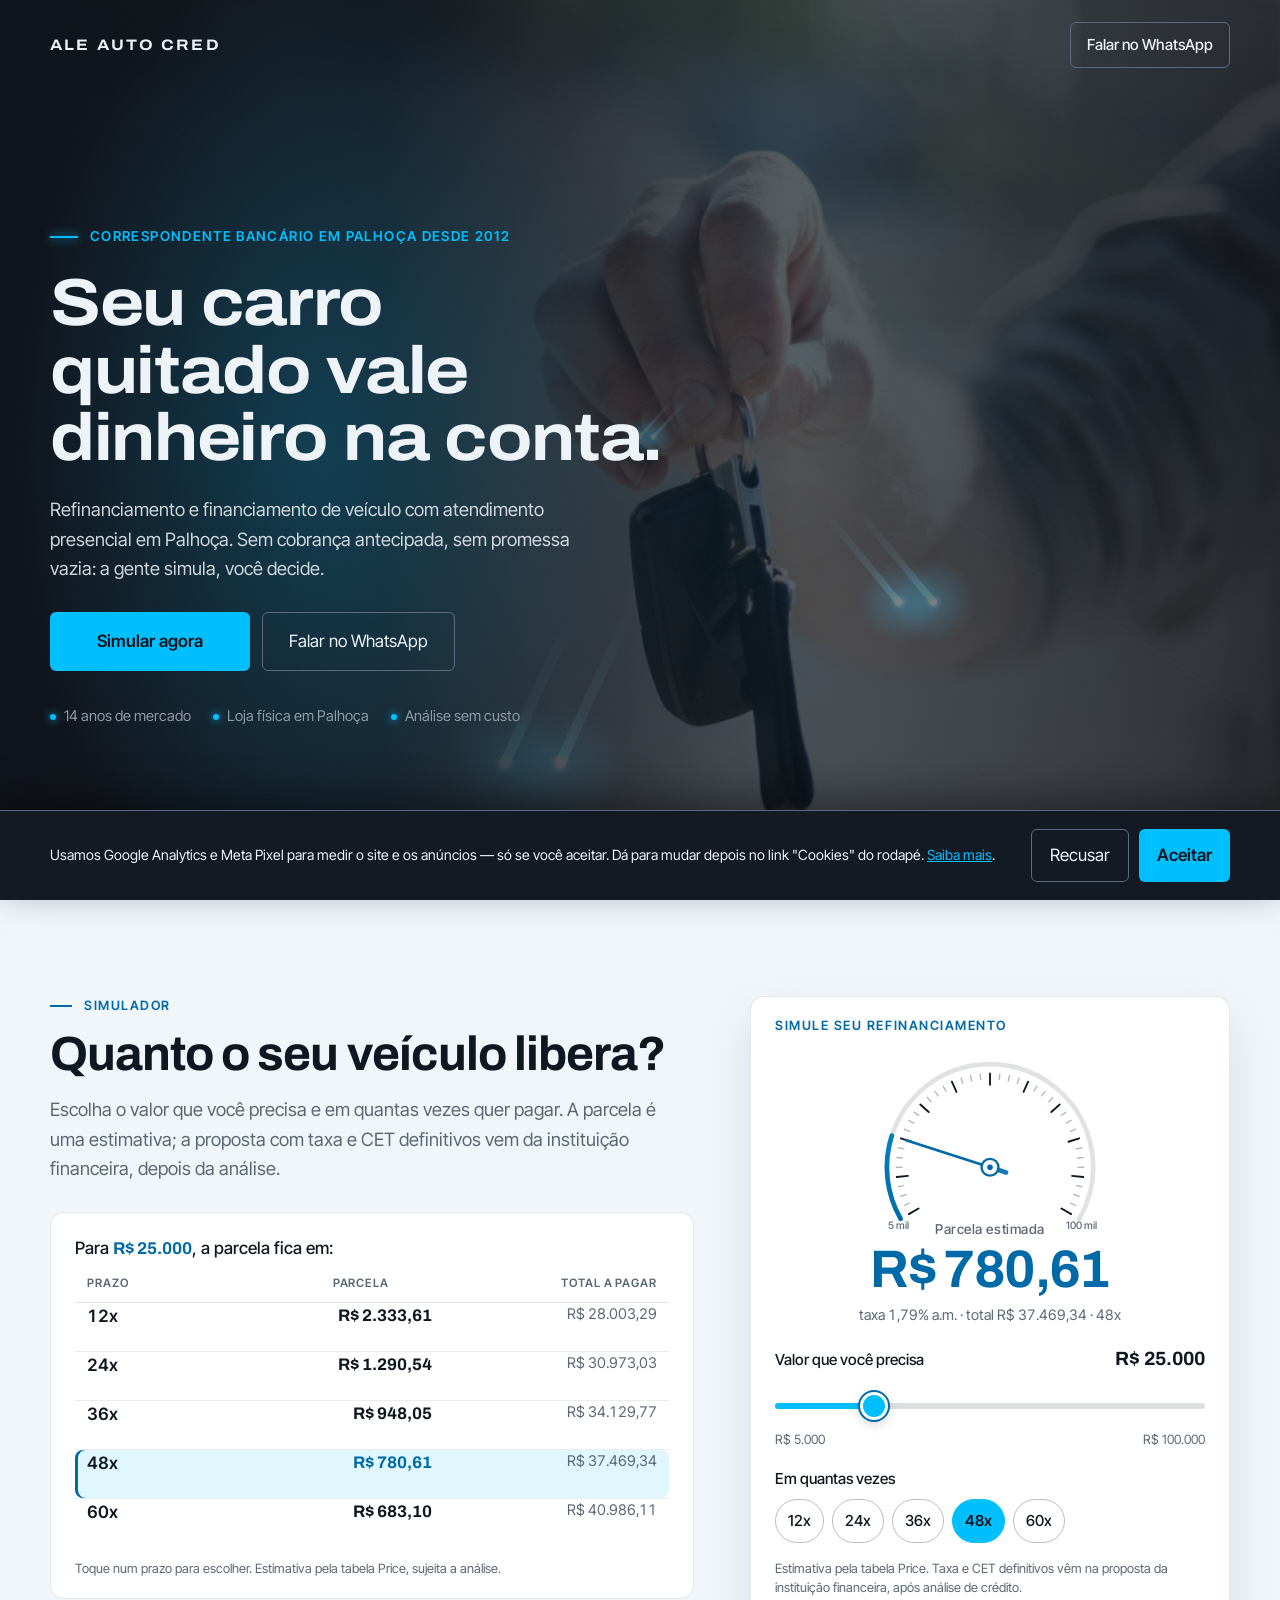
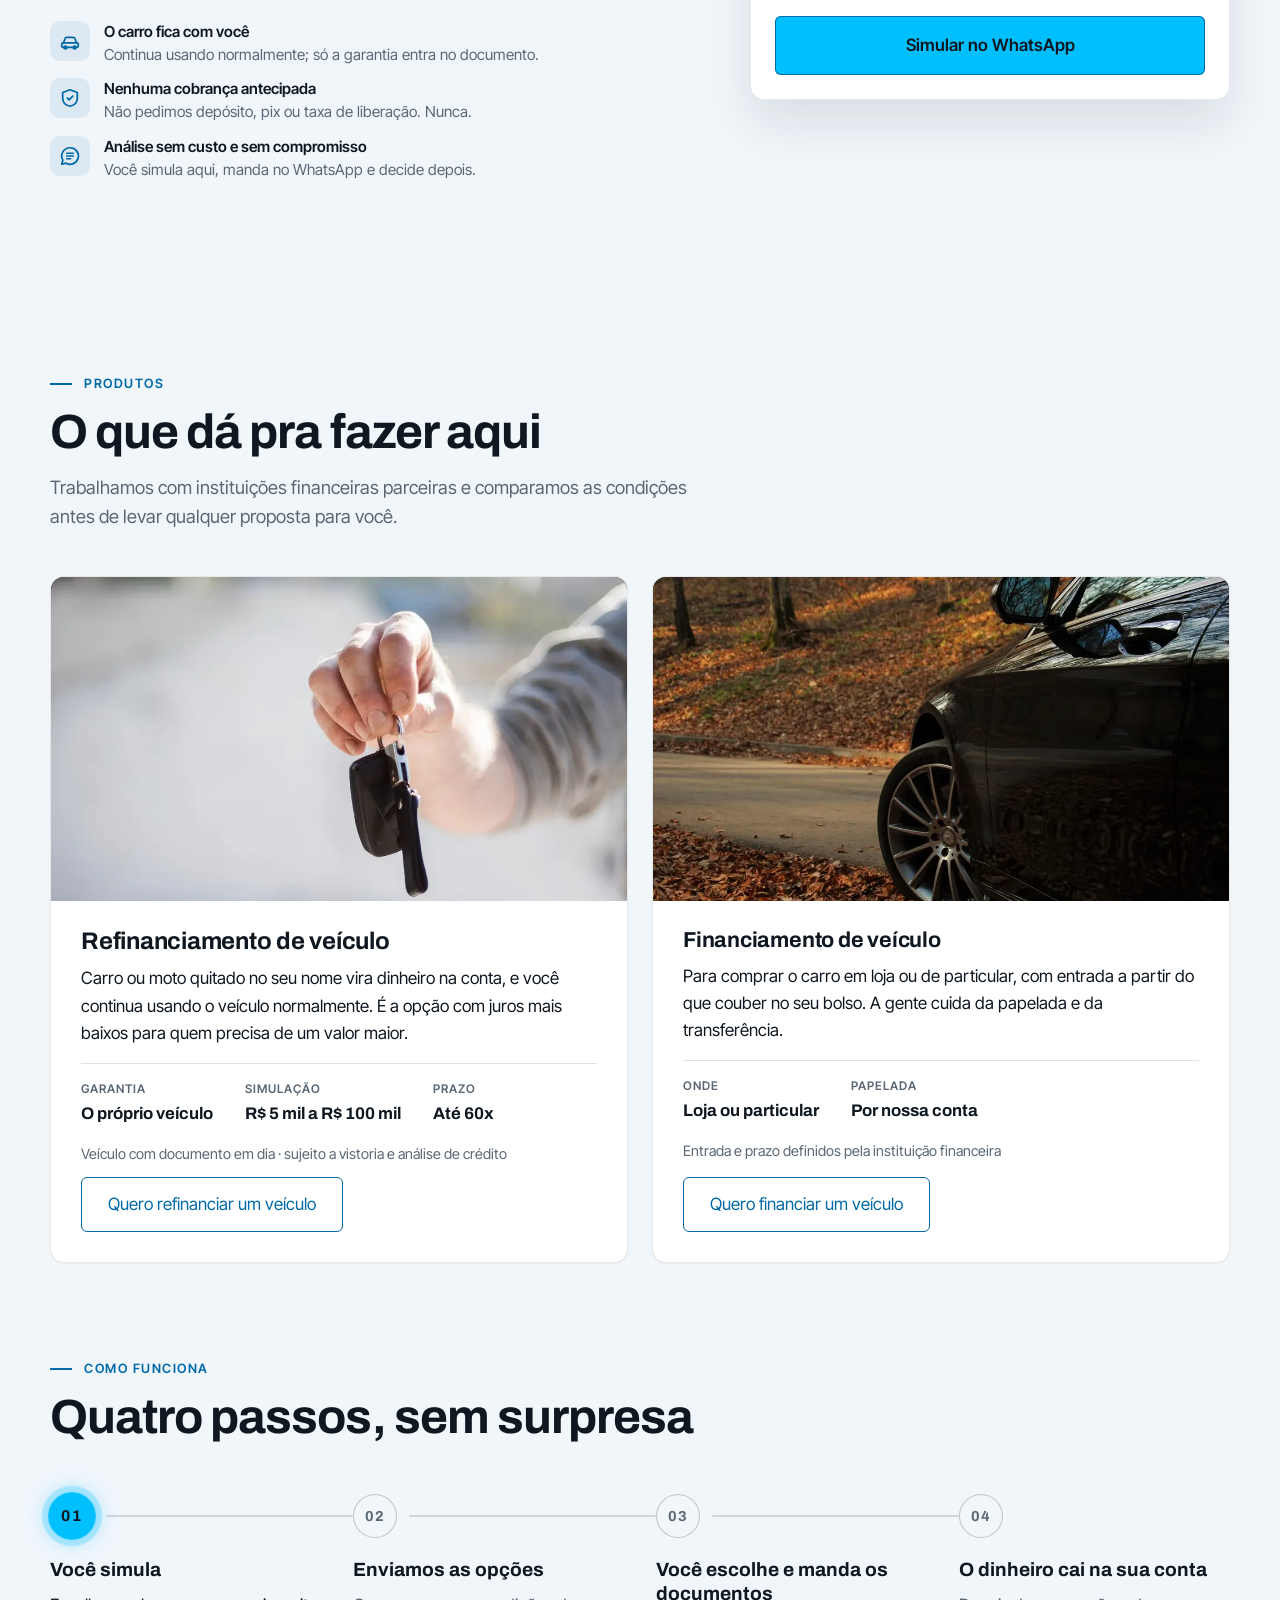
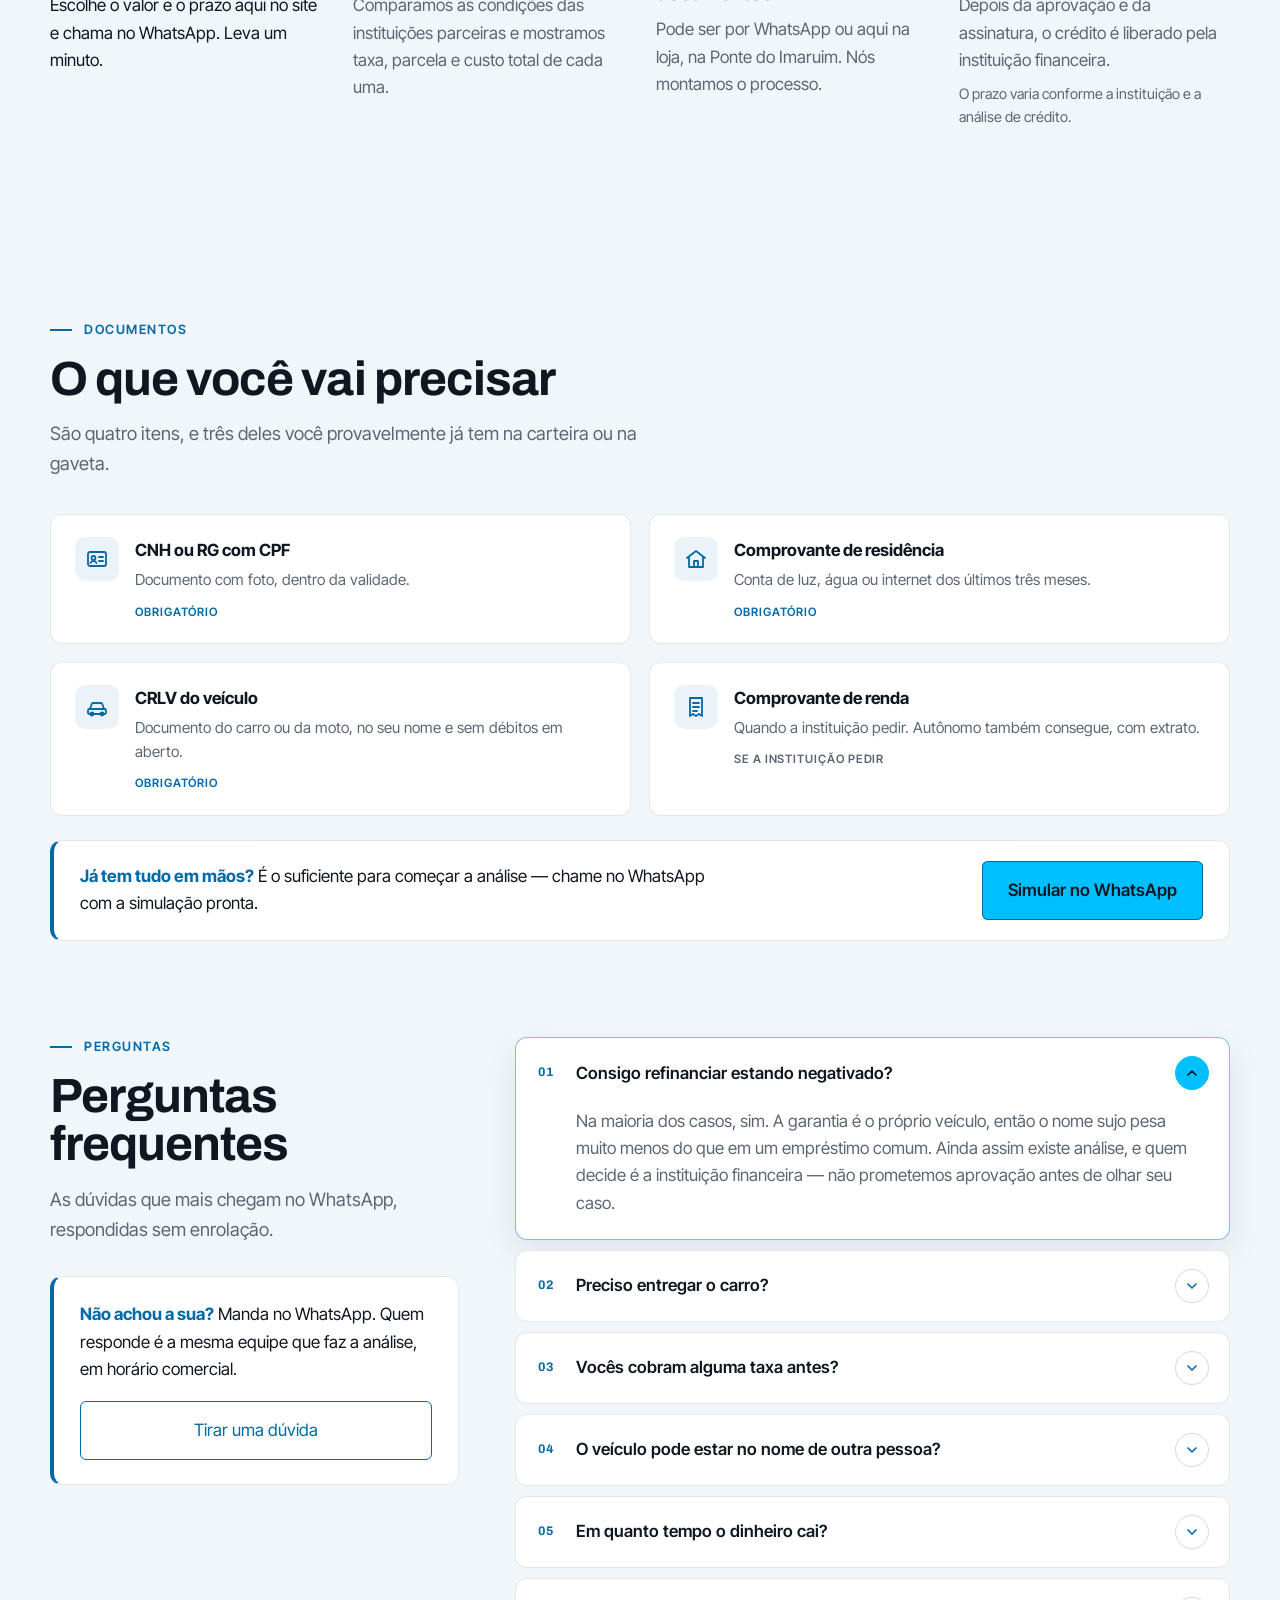
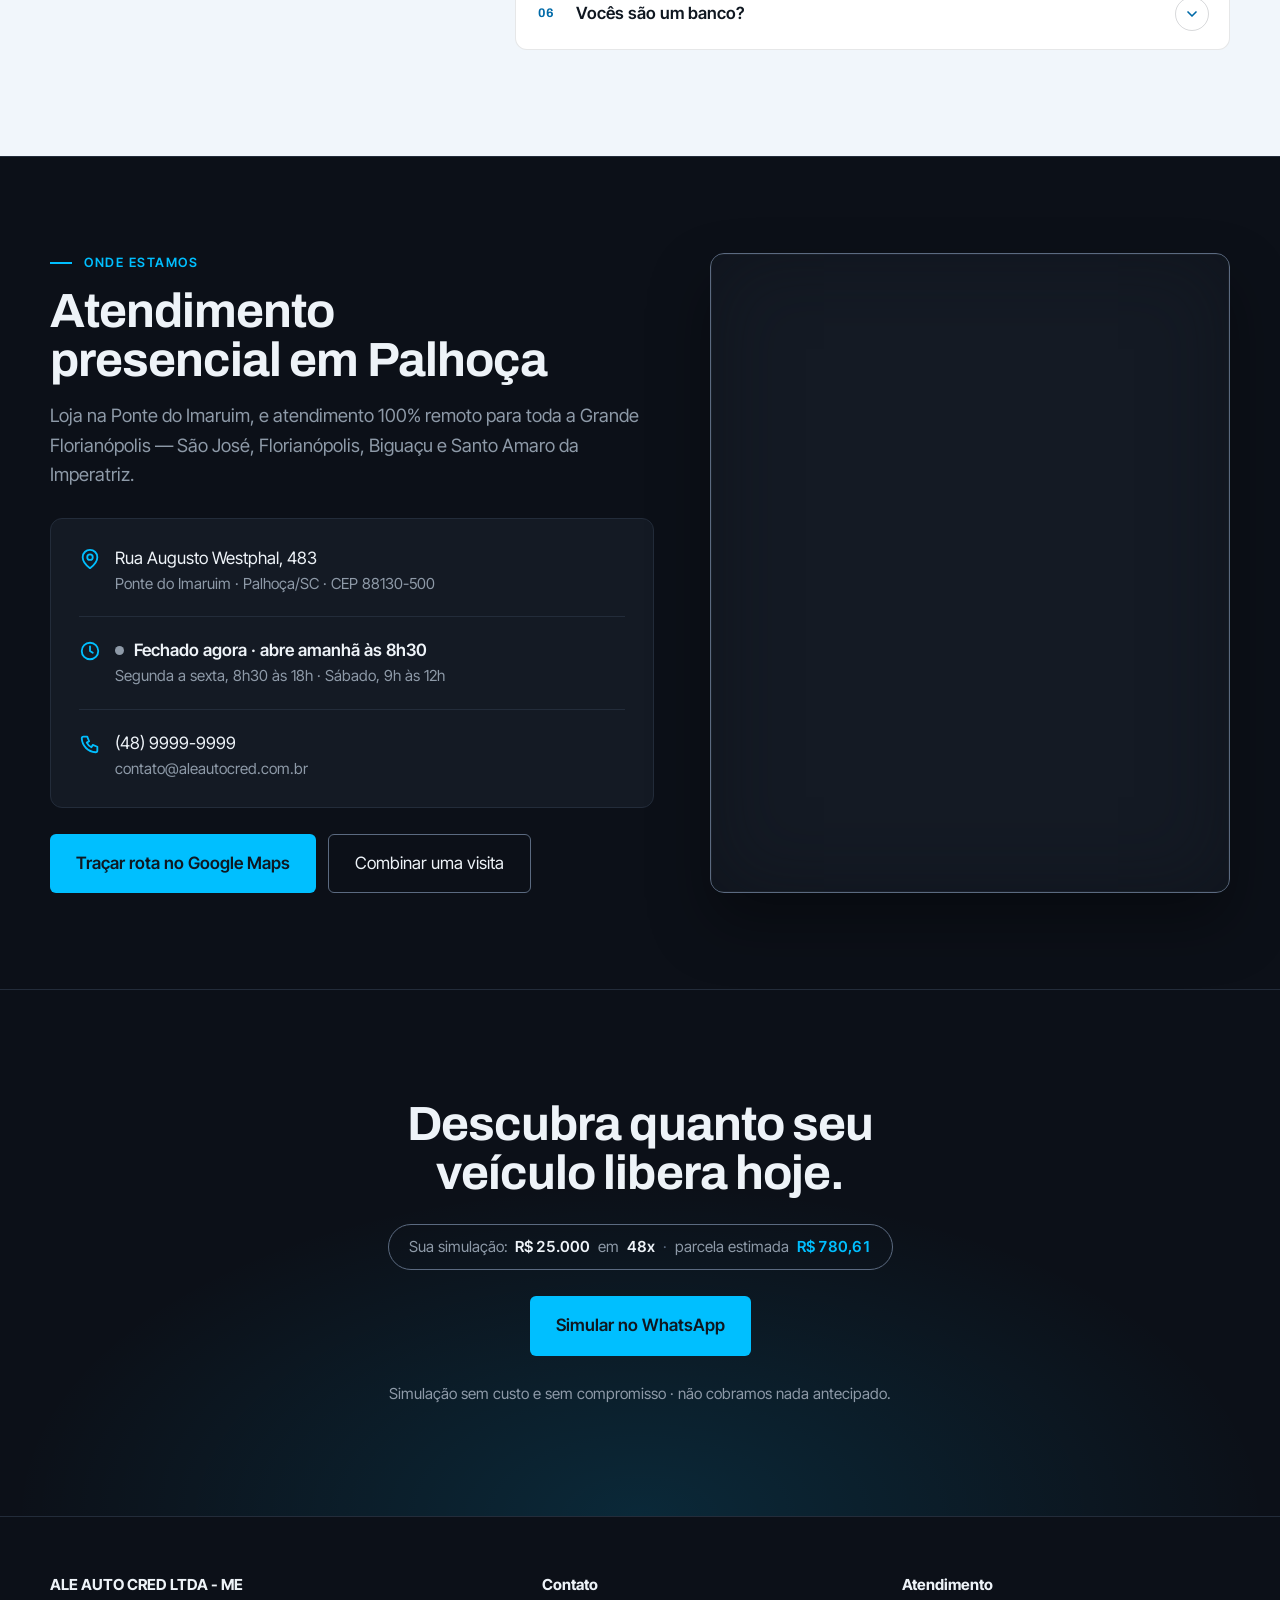
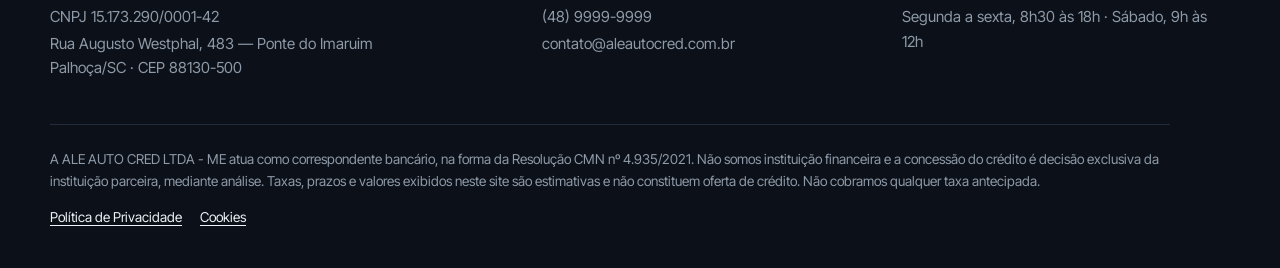
==== files/index.html @ 4dccdc24 "Add files via upload" ====
<!DOCTYPE html>
<html lang="pt-BR">
<head>
<meta charset="utf-8">
<meta name="viewport" content="width=device-width, initial-scale=1">
<title>Refinanciamento e financiamento de veículo em Palhoça | Ale Auto Cred</title>
<meta name="description" content="Refinanciamento e financiamento de veículo em Palhoça e toda a Grande Florianópolis. Use seu carro quitado para receber dinheiro na conta. Sem cobrança antecipada. Correspondente bancário desde 2012.">
<meta name="theme-color" content="#0C1018">
<link rel="canonical" href="https://www.aleautocred.com.br/">
<link rel="icon" href="img/favicon.svg" type="image/svg+xml">

<meta property="og:type" content="website">
<meta property="og:locale" content="pt_BR">
<meta property="og:title" content="Seu carro quitado vale dinheiro na conta | Ale Auto Cred">
<meta property="og:description" content="Refinanciamento e financiamento de veículo com atendimento presencial em Palhoça. Simulação sem custo.">
<meta property="og:image" content="https://www.aleautocred.com.br/img/og.jpg">

<link rel="preconnect" href="https://fonts.googleapis.com">
<link rel="preconnect" href="https://fonts.gstatic.com" crossorigin>
<link rel="stylesheet" href="https://fonts.googleapis.com/css2?family=Archivo:wdth,wght@62..125,400..700&family=Inter+Tight:wght@400;500;600&display=swap">
<link rel="stylesheet" href="estilo.css?v=20260916c">
</head>
<body>

<a class="pula" href="#conteudo">Pular para o conteúdo</a>

<!-- ═══════════════ HERO ═══════════════ -->
<section class="hero" id="topo">
  <div class="hero-foto" aria-hidden="true"></div>
  <div class="hero-tinta" aria-hidden="true"></div>
  <canvas id="pista" aria-hidden="true"></canvas>
  <div class="veu" aria-hidden="true"></div>
  <div class="luz" id="luz" aria-hidden="true"></div>
  <div class="ruido" aria-hidden="true"></div>

  <header class="topo">
    <div class="wrap topo-in">
      <a class="marca" href="#topo">ALE AUTO CRED</a>
      <a class="topo-link" data-zap data-origem="header" href="#" target="_blank" rel="noopener">Falar no WhatsApp</a>
    </div>
  </header>

  <div class="wrap hero-grid" id="conteudo">
    <div class="hero-txt" id="heroTxt">
      <p class="selo">Correspondente bancário em Palhoça desde 2012</p>
      <h1>Seu carro quitado vale dinheiro na conta.</h1>
      <p class="sub">Refinanciamento e financiamento de veículo com atendimento presencial em
        Palhoça. Sem cobrança antecipada, sem promessa vazia: a gente simula, você decide.</p>
      <div class="ctas">
        <a class="btn-acento" href="#simular">Simular agora</a>
        <a class="btn-linha" data-zap data-origem="hero" href="#" target="_blank" rel="noopener">Falar no WhatsApp</a>
      </div>
      <div class="confia">
        <span data-anos>14 anos de mercado</span>
        <span>Loja física em Palhoça</span>
        <span>Análise sem custo</span>
      </div>
    </div>
  </div>
</section>

<main>
<!-- ═══════════════ SIMULADOR ═══════════════ -->
<section class="papel-sec sec" id="simular">
  <div class="wrap simular">
    <div class="simular-txt">
      <p class="rotulo-sec">Simulador</p>
      <h2>Quanto o seu veículo libera?</h2>
      <p class="lede">Escolha o valor que você precisa e em quantas vezes quer pagar. A parcela é uma
        estimativa; a proposta com taxa e CET definitivos vem da instituição financeira, depois da análise.</p>

      <div class="prazos-quadro">
        <p class="prazos-quadro-titulo">Para <strong data-sim="valor">R$ 25.000</strong>, a parcela fica em:</p>
        <table class="prazos-tabela">
          <thead>
            <tr><th scope="col">Prazo</th><th scope="col">Parcela</th><th scope="col">Total a pagar</th></tr>
          </thead>
          <tbody id="tabelaPrazos"></tbody>
        </table>
        <p class="fina">Toque num prazo para escolher. Estimativa pela tabela Price, sujeita a análise.</p>
      </div>

      <ul class="simular-pontos">
        <li>
          <span class="simular-icone" aria-hidden="true"><svg viewBox="0 0 24 24"><path d="M5 14l1.5-4.5A2 2 0 0 1 8.4 8h7.2a2 2 0 0 1 1.9 1.5L19 14"/><rect x="3" y="14" width="18" height="5" rx="1.5"/><circle cx="7" cy="19" r="1.5"/><circle cx="17" cy="19" r="1.5"/></svg></span>
          <span><strong>O carro fica com você</strong><br>Continua usando normalmente; só a garantia entra no documento.</span>
        </li>
        <li>
          <span class="simular-icone" aria-hidden="true"><svg viewBox="0 0 24 24"><path d="M12 3 4 6v6c0 5 3.5 8 8 9 4.5-1 8-4 8-9V6l-8-3Z"/><path d="m9 12 2 2 4-4"/></svg></span>
          <span><strong>Nenhuma cobrança antecipada</strong><br>Não pedimos depósito, pix ou taxa de liberação. Nunca.</span>
        </li>
        <li>
          <span class="simular-icone" aria-hidden="true"><svg viewBox="0 0 24 24"><path d="M12 3a9 9 0 0 0-7.8 13.5L3 21l4.7-1.2A9 9 0 1 0 12 3Z"/><path d="M8.5 12h7M8.5 9h7M8.5 15h4"/></svg></span>
          <span><strong>Análise sem custo e sem compromisso</strong><br>Você simula aqui, manda no WhatsApp e decide depois.</span>
        </li>
      </ul>
    </div>

    <div class="cluster" role="group" aria-labelledby="simTitulo">
      <h3 class="cluster-titulo" id="simTitulo">Simule seu refinanciamento</h3>

      <svg class="gauge" viewBox="0 0 320 210" aria-hidden="true" focusable="false">
        <defs>
          <linearGradient id="arcoGrad" x1="0" y1="1" x2="1" y2="0">
            <stop offset="0" stop-color="#006AA8"/>
            <stop offset="1" stop-color="#00BFFF"/>
          </linearGradient>
        </defs>
        <path class="arco-base" id="arcoBase" d=""/>
        <g id="ticks"></g>
        <path class="arco-luz" id="arcoLuz" d=""/>
        <text class="rotulo" id="lblMin" x="62" y="206" text-anchor="middle"></text>
        <text class="rotulo" id="lblMax" x="258" y="206" text-anchor="middle"></text>
        <g id="agulha" transform="rotate(-120 160 140)">
          <line class="agulha-cauda" x1="160" y1="140" x2="160" y2="158"/>
          <line class="agulha" x1="160" y1="140" x2="160" y2="46"/>
        </g>
        <circle class="cubo" cx="160" cy="140" r="9"/>
        <circle class="cubo-centro" cx="160" cy="140" r="3"/>
      </svg>

      <div class="leitura" aria-live="polite" aria-atomic="true">
        <p class="leitura-rotulo">Parcela estimada</p>
        <p class="num" id="parcela">—</p>
        <p class="leitura-sub" id="parcelaSub"></p>
      </div>

      <label class="campo" for="valor">
        <span>Valor que você precisa</span>
        <output id="valorOut" for="valor"></output>
      </label>
      <input class="faixa" type="range" id="valor" min="5000" max="100000" step="1000" value="25000">
      <div class="faixa-limites" aria-hidden="true"><span id="limMin"></span><span id="limMax"></span></div>

      <p class="prazos-rotulo" id="prazosRotulo">Em quantas vezes</p>
      <div class="prazos" role="radiogroup" aria-labelledby="prazosRotulo" id="prazos"></div>

      <p class="aviso" id="aviso">Estimativa pela tabela Price. Taxa e CET definitivos vêm na proposta da instituição financeira, após análise de crédito.</p>

      <a class="btn-acento" data-zap data-origem="simulador" href="#" target="_blank" rel="noopener">Simular no WhatsApp</a>
      <noscript><p>Ative o JavaScript para usar o simulador — ou chame direto no WhatsApp pelo botão acima.</p></noscript>
    </div>
  </div>
</section>

<!-- ═══════════════ PRODUTOS ═══════════════ -->
<section class="papel-sec sec" id="produtos">
  <div class="wrap">
    <p class="rotulo-sec">Produtos</p>
    <h2>O que dá pra fazer aqui</h2>
    <p class="lede">Trabalhamos com instituições financeiras parceiras e comparamos as condições
      antes de levar qualquer proposta para você.</p>

    <div class="produtos">
      <article class="produto destaque">
        <figure class="produto-foto">
          <img src="img/produto-refinanciamento.webp" width="1024" height="683" alt="Mão segurando a chave de um carro" loading="lazy" decoding="async">
        </figure>
        <div class="produto-corpo">
          <h3>Refinanciamento de veículo</h3>
          <p>Carro ou moto quitado no seu nome vira dinheiro na conta, e você continua usando o veículo
            normalmente. É a opção com juros mais baixos para quem precisa de um valor maior.</p>
          <ul class="produto-dados">
            <li><span>Garantia</span><strong>O próprio veículo</strong></li>
            <li><span>Simulação</span><strong data-cfg="faixa">R$ 5 mil a R$ 100 mil</strong></li>
            <li><span>Prazo</span><strong data-cfg="prazo">Até 60x</strong></li>
          </ul>
          <p class="cond">Veículo com documento em dia · sujeito a vistoria e análise de crédito</p>
          <a class="btn-linha" data-zap data-origem="produto-refin" href="#" target="_blank" rel="noopener">Quero refinanciar um veículo</a>
        </div>
      </article>

      <article class="produto">
        <figure class="produto-foto">
          <img src="img/produto-financiamento.webp" width="1024" height="683" alt="Carro sedã preto estacionado em uma rua" loading="lazy" decoding="async">
        </figure>
        <div class="produto-corpo">
          <h3>Financiamento de veículo</h3>
          <p>Para comprar o carro em loja ou de particular, com entrada a partir do que couber no seu
            bolso. A gente cuida da papelada e da transferência.</p>
          <ul class="produto-dados">
            <li><span>Onde</span><strong>Loja ou particular</strong></li>
            <li><span>Papelada</span><strong>Por nossa conta</strong></li>
          </ul>
          <p class="cond">Entrada e prazo definidos pela instituição financeira</p>
          <a class="btn-linha" data-zap data-mensagem="financiamento" data-origem="produto-financiamento" href="#" target="_blank" rel="noopener">Quero financiar um veículo</a>
        </div>
      </article>
    </div>
  </div>
</section>

<!-- ═══════════════ COMO FUNCIONA ═══════════════ -->
<section class="papel-sec sec sem-topo" id="como-funciona">
  <div class="wrap">
    <p class="rotulo-sec">Como funciona</p>
    <h2>Quatro passos, sem surpresa</h2>
    <ol class="passos" id="passos">
      <li class="passo ativo" data-passo="0" aria-current="step">
        <h3><button type="button" class="passo-bt"><span class="n" aria-hidden="true">01</span><span class="passo-titulo">Você simula</span></button></h3>
        <p>Escolhe o valor e o prazo aqui no site e chama no WhatsApp. Leva um minuto.</p>
      </li>
      <li class="passo" data-passo="1">
        <h3><button type="button" class="passo-bt"><span class="n" aria-hidden="true">02</span><span class="passo-titulo">Enviamos as opções</span></button></h3>
        <p>Comparamos as condições das instituições parceiras e mostramos taxa, parcela e custo total de cada uma.</p>
      </li>
      <li class="passo" data-passo="2">
        <h3><button type="button" class="passo-bt"><span class="n" aria-hidden="true">03</span><span class="passo-titulo">Você escolhe e manda os documentos</span></button></h3>
        <p>Pode ser por WhatsApp ou aqui na loja, na Ponte do Imaruim. Nós montamos o processo.</p>
      </li>
      <li class="passo" data-passo="3">
        <h3><button type="button" class="passo-bt"><span class="n" aria-hidden="true">04</span><span class="passo-titulo">O dinheiro cai na sua conta</span></button></h3>
        <p>Depois da aprovação e da assinatura, o crédito é liberado pela instituição financeira.</p>
        <p class="cond">O prazo varia conforme a instituição e a análise de crédito.</p>
      </li>
    </ol>
  </div>
</section>

<!-- ═══════════════ QUEM ATENDE (aparece quando CONFIG.atendente existir) ═══════════════ -->
<section class="painel-sec elevado sec" id="quem-atende" hidden>
  <div class="wrap atendente">
    <div class="atendente-foto"><img id="atendenteFoto" src="" alt="" width="600" height="750" loading="lazy"></div>
    <div>
      <p class="rotulo-sec">Quem atende</p>
      <h2>Você fala com uma pessoa, não com um robô.</h2>
      <p class="atendente-frase" id="atendenteFrase"></p>
      <p class="atendente-nome"><strong id="atendenteNome"></strong><br><span class="atendente-cargo" id="atendenteCargo"></span></p>
    </div>
  </div>
</section>

<!-- ═══════════════ DOCUMENTOS ═══════════════ -->
<section class="papel-sec sec" id="documentos">
  <div class="wrap">
    <p class="rotulo-sec">Documentos</p>
    <h2>O que você vai precisar</h2>
    <p class="lede">São quatro itens, e três deles você provavelmente já tem na carteira ou na gaveta.</p>
    <div class="docs" id="docs">
      <div class="doc">
        <span class="doc-icone" aria-hidden="true"><svg viewBox="0 0 24 24"><rect x="3" y="5" width="18" height="14" rx="2"/><circle cx="8.5" cy="11" r="2"/><path d="M14 10h4M14 14h4M5.5 16c.6-1.5 1.7-2 3-2s2.4.5 3 2"/></svg></span>
        <span class="doc-texto">
          <strong>CNH ou RG com CPF</strong>
          <span class="fina">Documento com foto, dentro da validade.</span>
          <span class="doc-tag obrigatorio">Obrigatório</span>
        </span>
      </div>
      <div class="doc">
        <span class="doc-icone" aria-hidden="true"><svg viewBox="0 0 24 24"><path d="M3 11 12 4l9 7"/><path d="M5 10v10h14V10"/><path d="M10 20v-6h4v6"/></svg></span>
        <span class="doc-texto">
          <strong>Comprovante de residência</strong>
          <span class="fina">Conta de luz, água ou internet dos últimos três meses.</span>
          <span class="doc-tag obrigatorio">Obrigatório</span>
        </span>
      </div>
      <div class="doc">
        <span class="doc-icone" aria-hidden="true"><svg viewBox="0 0 24 24"><path d="M5 14l1.5-4.5A2 2 0 0 1 8.4 8h7.2a2 2 0 0 1 1.9 1.5L19 14"/><rect x="3" y="14" width="18" height="5" rx="1.5"/><circle cx="7" cy="19" r="1.5"/><circle cx="17" cy="19" r="1.5"/></svg></span>
        <span class="doc-texto">
          <strong>CRLV do veículo</strong>
          <span class="fina">Documento do carro ou da moto, no seu nome e sem débitos em aberto.</span>
          <span class="doc-tag obrigatorio">Obrigatório</span>
        </span>
      </div>
      <div class="doc">
        <span class="doc-icone" aria-hidden="true"><svg viewBox="0 0 24 24"><path d="M6 3h12v18l-3-2-3 2-3-2-3 2Z"/><path d="M9 8h6M9 12h6M9 16h4"/></svg></span>
        <span class="doc-texto">
          <strong>Comprovante de renda</strong>
          <span class="fina">Quando a instituição pedir. Autônomo também consegue, com extrato.</span>
          <span class="doc-tag">Se a instituição pedir</span>
        </span>
      </div>
    </div>
    <div class="docs-pronto">
      <p><strong>Já tem tudo em mãos?</strong> É o suficiente para começar a análise — chame no WhatsApp com a simulação pronta.</p>
      <a class="btn-acento" data-zap data-origem="documentos" href="#" target="_blank" rel="noopener">Simular no WhatsApp</a>
    </div>
  </div>
</section>

<!-- ═══════════════ FAQ ═══════════════ -->
<section class="papel-sec sec sem-topo" id="perguntas">
  <div class="wrap faq-grid">
    <div class="faq-intro">
      <p class="rotulo-sec">Perguntas</p>
      <h2>Perguntas frequentes</h2>
      <p class="lede">As dúvidas que mais chegam no WhatsApp, respondidas sem enrolação.</p>
    </div>
    <div class="faq" id="faq"></div>
    <div class="faq-ajuda">
      <p><strong>Não achou a sua?</strong> Manda no WhatsApp. Quem responde é a mesma equipe que faz a análise, em horário comercial.</p>
      <a class="btn-linha" data-zap data-mensagem="duvida" data-origem="faq" href="#" target="_blank" rel="noopener">Tirar uma dúvida</a>
    </div>
  </div>
</section>

<!-- ═══════════════ AVALIAÇÕES (aparece quando CONFIG.avaliacoes tiver itens) ═══════════════ -->
<section class="painel-sec sec" id="avaliacoes" hidden>
  <div class="wrap">
    <p class="rotulo-sec">Avaliações</p>
    <h2>O que dizem no Google</h2>
    <div class="avaliacoes" id="listaAvaliacoes"></div>
    <p class="avaliacoes-link"><a class="btn-linha" id="linkGoogle" href="#" target="_blank" rel="noopener" hidden>Ver todas as avaliações no Google</a></p>
  </div>
</section>

<!-- ═══════════════ ONDE ESTAMOS ═══════════════ -->
<section class="painel-sec sec" id="onde-estamos">
  <div class="wrap local">
    <div class="local-txt">
      <p class="rotulo-sec">Onde estamos</p>
      <h2>Atendimento presencial em Palhoça</h2>
      <p class="lede">Loja na Ponte do Imaruim, e atendimento 100% remoto para toda a Grande
        Florianópolis — São José, Florianópolis, Biguaçu e Santo Amaro da Imperatriz.</p>

      <div class="cartao">
        <div class="linha-info">
          <svg viewBox="0 0 24 24" aria-hidden="true"><path d="M20 10c0 6-8 12-8 12s-8-6-8-12a8 8 0 0 1 16 0Z"/><circle cx="12" cy="10" r="3"/></svg>
          <div>
            <p>Rua Augusto Westphal, 483</p>
            <p class="fina">Ponte do Imaruim · Palhoça/SC · CEP 88130-500</p>
          </div>
        </div>
        <div class="linha-info">
          <svg viewBox="0 0 24 24" aria-hidden="true"><circle cx="12" cy="12" r="9"/><path d="M12 7v5l3 2"/></svg>
          <div>
            <p class="status" id="statusLoja"><span class="status-luz" aria-hidden="true"></span><span id="statusTexto">Horário de atendimento</span></p>
            <p class="fina" data-horario>Segunda a sexta, 8h30 às 18h · Sábado, 9h às 12h</p>
          </div>
        </div>
        <div class="linha-info">
          <svg viewBox="0 0 24 24" aria-hidden="true"><path d="M5 4h4l2 5-2.5 1.5a11 11 0 0 0 5 5L15 13l5 2v4a2 2 0 0 1-2 2A16 16 0 0 1 3 6a2 2 0 0 1 2-2Z"/></svg>
          <div>
            <p data-telefone>(48) 9999-9999</p>
            <p class="fina" data-email>contato@aleautocred.com.br</p>
          </div>
        </div>
      </div>

      <div class="local-acoes">
        <a class="btn-acento" id="rota" href="#" target="_blank" rel="noopener">Traçar rota no Google Maps</a>
        <a class="btn-linha" data-zap data-mensagem="visita" data-origem="local" href="#" target="_blank" rel="noopener">Combinar uma visita</a>
      </div>
    </div>

    <div class="mapa" id="mapa"></div>
  </div>
</section>

<!-- ═══════════════ CTA FINAL ═══════════════ -->
<section class="painel-sec fim-sec">
  <div class="wrap fim">
    <h2>Descubra quanto seu veículo libera hoje.</h2>
    <p class="fim-leitura" aria-live="polite">
      Sua simulação: <strong data-sim="valor">R$ 25.000</strong> em <strong data-sim="prazo">48x</strong>
      <span class="fim-sep" aria-hidden="true">·</span> parcela estimada <strong data-sim="parcela">—</strong>
    </p>
    <a class="btn-acento" data-zap data-origem="final" href="#" target="_blank" rel="noopener">Simular no WhatsApp</a>
    <p class="fina">Simulação sem custo e sem compromisso · não cobramos nada antecipado.</p>
  </div>
</section>
</main>

<!-- ═══════════════ RODAPÉ ═══════════════ -->
<footer>
  <div class="wrap">
    <div class="cols">
      <div>
        <strong>ALE AUTO CRED LTDA - ME</strong>
        <p>CNPJ 15.173.290/0001-42</p>
        <p>Rua Augusto Westphal, 483 — Ponte do Imaruim<br>Palhoça/SC · CEP 88130-500</p>
      </div>
      <div>
        <strong>Contato</strong>
        <p data-telefone>(48) 9999-9999</p>
        <p data-email>contato@aleautocred.com.br</p>
      </div>
      <div>
        <strong>Atendimento</strong>
        <p data-horario>Segunda a sexta, 8h30 às 18h · Sábado, 9h às 12h</p>
      </div>
    </div>
    <div class="legal">
      <p>A ALE AUTO CRED LTDA - ME atua como correspondente bancário, na forma da Resolução CMN
        nº 4.935/2021. Não somos instituição financeira e a concessão do crédito é decisão exclusiva
        da instituição parceira, mediante análise. Taxas, prazos e valores exibidos neste site são
        estimativas e não constituem oferta de crédito. Não cobramos qualquer taxa antecipada.</p>
      <p class="links">
        <a href="politica-de-privacidade.html">Política de Privacidade</a>
        <button type="button" id="abrirCookies">Cookies</button>
      </p>
    </div>
  </div>
</footer>

<a class="zap" id="zapFlut" aria-label="Falar no WhatsApp" data-zap data-origem="flutuante" href="#" target="_blank" rel="noopener">
  <svg viewBox="0 0 24 24" aria-hidden="true"><path d="M17.472 14.382c-.297-.149-1.758-.867-2.03-.967-.273-.099-.471-.148-.67.15-.197.297-.767.966-.94 1.164-.173.199-.347.223-.644.075-.297-.15-1.255-.463-2.39-1.475-.883-.788-1.48-1.761-1.653-2.059-.173-.297-.018-.458.13-.606.134-.133.298-.347.446-.52.149-.174.198-.298.298-.497.099-.198.05-.371-.025-.52-.075-.149-.669-1.612-.916-2.207-.242-.579-.487-.5-.669-.51-.173-.008-.371-.01-.57-.01-.198 0-.52.074-.792.372-.272.297-1.04 1.016-1.04 2.479 0 1.462 1.065 2.875 1.213 3.074.149.198 2.096 3.2 5.077 4.487.709.306 1.262.489 1.694.625.712.227 1.36.195 1.871.118.571-.085 1.758-.719 2.006-1.413.248-.694.248-1.289.173-1.413-.074-.124-.272-.198-.57-.347m-5.421 7.403h-.004a9.87 9.87 0 0 1-5.031-1.378l-.361-.214-3.741.982.998-3.648-.235-.374a9.86 9.86 0 0 1-1.51-5.26c.001-5.45 4.436-9.884 9.888-9.884 2.64 0 5.122 1.03 6.988 2.898a9.825 9.825 0 0 1 2.893 6.994c-.003 5.45-4.437 9.885-9.885 9.885m8.413-18.297A11.815 11.815 0 0 0 12.05 0C5.495 0 .16 5.335.157 11.892c0 2.096.547 4.142 1.588 5.945L.057 24l6.305-1.654a11.882 11.882 0 0 0 5.683 1.448h.005c6.554 0 11.89-5.335 11.893-11.893a11.821 11.821 0 0 0-3.48-8.413Z"/></svg>
</a>

<div class="cookies" id="cookies" role="region" aria-label="Aviso de cookies" hidden>
  <div class="wrap cookies-in">
    <p>Usamos Google Analytics e Meta Pixel para medir o site e os anúncios — só se você aceitar.
      Dá para mudar depois no link "Cookies" do rodapé.
      <a href="politica-de-privacidade.html">Saiba mais</a>.</p>
    <div class="cookies-acoes">
      <button class="btn-linha" type="button" id="cookiesRecusar">Recusar</button>
      <button class="btn-acento" type="button" id="cookiesAceitar">Aceitar</button>
    </div>
  </div>
</div>

<script type="application/ld+json">
{
  "@context": "https://schema.org",
  "@type": "FinancialService",
  "name": "Ale Auto Cred",
  "legalName": "ALE AUTO CRED LTDA - ME",
  "taxID": "15.173.290/0001-42",
  "foundingDate": "2012-03-11",
  "url": "https://www.aleautocred.com.br/",
  "telephone": "+5548999999999",
  "priceRange": "$$",
  "address": {
    "@type": "PostalAddress",
    "streetAddress": "Rua Augusto Westphal, 483",
    "addressLocality": "Palhoça",
    "addressRegion": "SC",
    "postalCode": "88130-500",
    "addressCountry": "BR"
  },
  "areaServed": [
    { "@type": "City", "name": "Palhoça" },
    { "@type": "City", "name": "São José" },
    { "@type": "City", "name": "Florianópolis" },
    { "@type": "City", "name": "Biguaçu" },
    { "@type": "City", "name": "Santo Amaro da Imperatriz" }
  ],
  "openingHoursSpecification": [
    { "@type": "OpeningHoursSpecification", "dayOfWeek": ["Monday","Tuesday","Wednesday","Thursday","Friday"], "opens": "08:30", "closes": "18:00" },
    { "@type": "OpeningHoursSpecification", "dayOfWeek": "Saturday", "opens": "09:00", "closes": "12:00" }
  ]
}
</script>

<script src="app.js?v=20260916c" defer></script>
</body>
</html>
---- files/estilo.css ----
/* ═══════════════════════════════════════════════════════════
   ALE AUTO CRED — folha de estilo
   Conceito: painel de instrumentos × papel de contrato
   ═══════════════════════════════════════════════════════════ */

:root{
  /* ── ESCURO: painel de instrumentos (hero, quem atende, avaliações, local, CTA, rodapé) ── */
  --noite:#0C1018;         /* fundo do painel apagado */
  --painel:#141A24;        /* superfície elevada no escuro */
  --filete:#232C3A;        /* borda decorativa no escuro (1,35:1 — nunca em controle) */
  --filete-ui:#5B6A80;     /* borda de controle no escuro (3,46:1 noite · 3,17:1 painel) */

  /* ── AZUL: a luz e a ação ── */
  --acento:#00BFFF;         /* retroiluminação e botões (8,97:1 sobre noite) */
  --acento-luz:#66D9FF;     /* só brilho e hover, nunca texto pequeno */
  --acento-tinta:#006AA8;   /* azul sobre fundo claro (5,33:1 sobre papel) */

  /* ── CLARO: papel de contrato ── */
  --papel:#F1F6FB;         /* papel frio */
  --branco:#FFFFFF;
  --tinta:#0F1720;         /* texto sobre papel e sobre azul (8,50:1 no botão) */
  --grafite-papel:#5B6774; /* texto secundário sobre papel (5,31:1) */

  /* ── TEXTO SOBRE ESCURO ── */
  --claro:#EEF3F8;
  --grafite:#8E9AA8;       /* texto secundário sobre escuro (6,65:1 noite · 6,10:1 painel) */

  --foco:var(--acento);

  /* ── FOTO DO HERO ──────────────────────────────────────────
     Para trocar: salve a nova foto como img/hero.jpg (horizontal,
     assunto do lado direito). A tinta azul/noite é aplicada por
     CSS, então a foto real entra sem reeditar cor.              */
  --hero-img:url('img/hero.jpg');

  --barra-h:0px;           /* altura da barra de cookies, definida pelo JS */
}

*,*::before,*::after{box-sizing:border-box}
html{scroll-behavior:smooth}
body{
  margin:0;
  font-family:'Inter Tight',system-ui,-apple-system,sans-serif;
  font-size:17px;
  line-height:1.6;
  color:var(--claro);
  background:var(--noite);
  -webkit-font-smoothing:antialiased;
}
h1,h2,h3,.num{
  font-family:'Archivo',system-ui,sans-serif;
  font-weight:700;
  letter-spacing:-.02em;
  line-height:1.02;
  margin:0;
}
h1{font-size:clamp(2.5rem,5.2vw,4.5rem);font-stretch:112%;text-wrap:balance}
h2{font-size:clamp(2rem,4vw,3rem);text-wrap:balance}
h3{font-size:1.375rem;letter-spacing:-.01em}
p{margin:0}
a{color:inherit}
button{font:inherit;cursor:pointer;border:none;background:none;color:inherit}
img,svg{display:block;max-width:100%}
[hidden]{display:none!important}
.wrap{width:min(1180px,100% - 40px);margin-inline:auto}

:focus-visible{outline:3px solid var(--foco);outline-offset:3px;border-radius:4px}
.papel-sec :focus-visible{outline-color:var(--acento-tinta)}

.pula{position:absolute;left:-999px;top:12px;background:var(--acento);color:var(--tinta);padding:10px 16px;border-radius:6px;font-weight:600;z-index:100}
.pula:focus{left:12px}
.sr{position:absolute;width:1px;height:1px;overflow:hidden;clip:rect(0 0 0 0);white-space:nowrap}

/* ─────────────────────────────────────────────────────────────
   BOTÕES
   ───────────────────────────────────────────────────────────── */
.btn-acento{
  display:inline-flex;align-items:center;justify-content:center;gap:8px;
  background:var(--acento);color:var(--tinta);
  font-weight:600;padding:16px 26px;min-height:52px;border-radius:6px;
  text-decoration:none;text-align:center;
  box-shadow:0 0 0 0 rgba(0,191,255,0);
  transition:background .15s,box-shadow .2s;
}
.btn-acento:hover{background:var(--acento-luz);box-shadow:0 0 28px rgba(0,191,255,.28)}
.papel-sec .btn-acento{box-shadow:inset 0 0 0 1px var(--acento-tinta)}
.papel-sec .btn-acento:hover{box-shadow:inset 0 0 0 1px var(--acento-tinta),0 0 28px rgba(0,191,255,.28)}
.btn-linha{
  display:inline-flex;align-items:center;justify-content:center;
  border:1px solid var(--filete-ui);color:var(--claro);
  padding:15px 26px;min-height:52px;border-radius:6px;text-decoration:none;
  transition:border-color .15s,background .15s;
}
.btn-linha:hover{border-color:var(--acento);background:rgba(0,191,255,.08)}
.papel-sec .btn-linha{border-color:var(--acento-tinta);color:var(--acento-tinta)}
.papel-sec .btn-linha:hover{background:rgba(0,106,168,.08)}

/* ─────────────────────────────────────────────────────────────
   HERO — painel apagado que acende
   ───────────────────────────────────────────────────────────── */
.hero{
  position:relative;isolation:isolate;overflow:hidden;
  min-height:100dvh;display:flex;flex-direction:column;
  background:var(--noite);
}
.hero-foto{
  position:absolute;inset:0;z-index:0;
  background:var(--hero-img) center right/cover no-repeat,url('img/hero.svg') center right/cover no-repeat;
  filter:brightness(.55) contrast(1.05);
}
.hero-tinta{display:none}
#pista{position:absolute;inset:0;z-index:2;width:100%;height:100%;mix-blend-mode:screen;opacity:.9}
.veu{
  position:absolute;inset:0;z-index:3;
  background:linear-gradient(90deg,var(--noite) 0%,rgba(12,16,24,.92) 30%,rgba(12,16,24,.45) 62%,rgba(12,16,24,.7) 100%);
}
.ruido{
  position:absolute;inset:0;z-index:4;pointer-events:none;opacity:.05;
  background-image:url("data:image/svg+xml,%3Csvg xmlns='http://www.w3.org/2000/svg' width='160' height='160'%3E%3Cfilter id='n'%3E%3CfeTurbulence type='fractalNoise' baseFrequency='.9' numOctaves='2' stitchTiles='stitch'/%3E%3CfeColorMatrix values='0 0 0 0 1 0 0 0 0 1 0 0 0 0 1 0 0 0 .6 0'/%3E%3C/filter%3E%3Crect width='100%25' height='100%25' filter='url(%23n)'/%3E%3C/svg%3E");
}
.luz{
  position:absolute;z-index:3;pointer-events:none;
  left:-10%;top:-30%;width:70%;height:160%;
  background:radial-gradient(closest-side,rgba(0,191,255,.22),rgba(0,191,255,0) 70%);
  opacity:0;transition:opacity 1.6s ease-out .2s;
}
.luz.on{opacity:1}

.topo{position:relative;z-index:5;padding:22px 0}
.topo-in{display:flex;align-items:center;justify-content:space-between;gap:16px}
.marca{
  font-family:'Archivo',sans-serif;font-weight:700;font-stretch:112%;
  letter-spacing:.14em;font-size:.95rem;text-decoration:none;color:var(--claro);
}
.marca b{color:var(--acento);font-weight:700}
.topo-link{
  color:var(--claro);text-decoration:none;font-weight:500;font-size:.95rem;
  border:1px solid var(--filete-ui);border-radius:6px;padding:10px 16px;min-height:44px;
  display:inline-flex;align-items:center;transition:border-color .15s;
}
.topo-link:hover{border-color:var(--acento)}

.hero-grid{
  position:relative;z-index:5;flex:1;
  display:grid;grid-template-columns:minmax(0,1fr);
  align-items:center;padding:36px 0 72px;
}
.hero-txt{max-width:44rem}
.hero-txt{opacity:0;transform:translateY(10px);transition:opacity .9s ease-out .3s,transform .9s ease-out .3s}
.ctas .btn-acento{min-width:200px}
.hero-txt.on{opacity:1;transform:none}
.selo{
  color:var(--acento);font-size:.85rem;font-weight:600;letter-spacing:.1em;text-transform:uppercase;
  display:flex;align-items:center;gap:12px;margin-bottom:22px;
}
.selo::before{content:"";width:28px;height:2px;background:var(--acento);box-shadow:0 0 10px var(--acento)}
.sub{color:var(--grafite);font-size:1.15rem;max-width:34rem;margin:22px 0 28px}
.hero-txt .sub{color:var(--claro);opacity:.86}
.ctas{display:flex;flex-wrap:wrap;gap:12px}
.confia{
  display:flex;flex-wrap:wrap;gap:8px 22px;margin-top:34px;
  color:var(--grafite);font-size:.92rem;
}
.confia span{display:inline-flex;align-items:center;gap:8px}
.confia span::before{content:"";width:6px;height:6px;border-radius:50%;background:var(--acento);box-shadow:0 0 8px var(--acento)}

/* ─────────────────────────────────────────────────────────────
   CLUSTER — o instrumento
   ───────────────────────────────────────────────────────────── */
/* Simulador — seção própria: texto à esquerda, instrumento à direita */
.simular{display:grid;grid-template-columns:minmax(0,1fr) minmax(360px,480px);gap:56px;align-items:start}
.prazos-quadro{
  margin-top:28px;background:var(--branco);border:1px solid rgba(15,23,32,.1);border-radius:14px;padding:22px 24px 18px;
}
.prazos-quadro-titulo{font-weight:500;margin-bottom:12px}
.prazos-quadro-titulo strong{font-family:'Archivo',sans-serif;color:var(--acento-tinta);font-variant-numeric:tabular-nums}
.prazos-tabela{width:100%;border-collapse:collapse;font-variant-numeric:tabular-nums}
.prazos-tabela th{
  text-align:left;font-size:.72rem;font-weight:600;letter-spacing:.08em;text-transform:uppercase;color:var(--grafite-papel);
  padding:0 12px 10px;border-bottom:1px solid rgba(15,23,32,.12);
}
.prazos-tabela th:not(:first-child),.prazos-tabela td:not(:first-child){text-align:right}
.prazos-tabela td{padding:0;border-bottom:1px solid rgba(15,23,32,.08)}
.prazos-tabela tr:last-child td{border-bottom:0}
.prazos-tabela .linha-bt{
  display:grid;grid-template-columns:1fr 1fr 1.3fr;width:100%;min-height:48px;padding:0 12px;
  text-align:left;color:var(--tinta);border-radius:8px;transition:background .15s;
}
.prazos-tabela .linha-bt:hover{background:rgba(11,99,154,.06)}
.prazos-tabela .linha-bt > span{display:flex;align-items:center}
.prazos-tabela .linha-bt > span:not(:first-child){justify-content:flex-end}
.prazos-tabela .linha-bt .prazo-n{font-weight:600}
.prazos-tabela .linha-bt .parcela-n{font-family:'Archivo',sans-serif;font-weight:700;font-size:1.05rem}
.prazos-tabela .linha-bt .total-n{color:var(--grafite-papel);font-size:.92rem}
.prazos-tabela tr.ativo .linha-bt{background:rgba(0,191,255,.12);box-shadow:inset 3px 0 0 var(--acento-tinta)}
.prazos-tabela tr.ativo .parcela-n{color:var(--acento-tinta)}
.prazos-quadro .fina{margin-top:12px;font-size:.8rem}
.simular-pontos{list-style:none;padding:0;margin:22px 0 0;display:grid;gap:12px}
.simular-pontos li{display:flex;align-items:flex-start;gap:14px;color:var(--grafite-papel);font-size:.95rem;line-height:1.5}
.simular-pontos li strong{color:var(--tinta);font-weight:600}
.simular-icone{width:40px;height:40px;border-radius:10px;flex:none;background:rgba(11,99,154,.09);display:grid;place-items:center}
.simular-icone svg{width:22px;height:22px;fill:none;stroke:var(--acento-tinta);stroke-width:1.9;stroke-linecap:round;stroke-linejoin:round}

.cluster{
  position:relative;color:var(--tinta);
  background:var(--branco);
  border:1px solid rgba(15,23,32,.1);border-radius:14px;
  padding:22px 24px 24px;
  box-shadow:0 24px 50px rgba(15,23,32,.1);
}
.cluster-titulo{
  font-family:'Inter Tight',sans-serif;font-weight:600;font-size:.8rem;letter-spacing:.12em;
  text-transform:uppercase;color:var(--acento-tinta);margin:0 0 4px;
}
.gauge{width:100%;max-width:300px;height:auto;margin:0 auto}
.gauge .arco-base{fill:none;stroke:rgba(15,23,32,.12);stroke-width:5;stroke-linecap:round}
.gauge .arco-luz{fill:none;stroke:url(#arcoGrad);stroke-width:5;stroke-linecap:round}
.gauge .tick{stroke:rgba(15,23,32,.3);stroke-width:1.5;stroke-linecap:round}
.gauge .tick.maior{stroke:var(--tinta);stroke-width:2}
.gauge .rotulo{fill:var(--grafite-papel);font-family:'Inter Tight',sans-serif;font-size:11px;font-weight:500}
.gauge .agulha{stroke:var(--acento-tinta);stroke-width:3;stroke-linecap:round}
.gauge .agulha-cauda{stroke:var(--acento-tinta);stroke-width:5;stroke-linecap:round;opacity:.9}
.gauge .cubo{fill:var(--branco);stroke:var(--acento-tinta);stroke-width:2.5}
.gauge .cubo-centro{fill:var(--acento-tinta)}

.leitura{text-align:center;margin:-14px 0 18px}
.leitura-rotulo{color:var(--grafite-papel);font-size:.85rem;font-weight:500;letter-spacing:.04em}
.leitura .num{
  font-size:clamp(2.6rem,5vw,3.3rem);color:var(--acento-tinta);letter-spacing:-.03em;
  font-variant-numeric:tabular-nums;margin-top:2px;
}
.leitura-sub{color:var(--grafite-papel);font-size:.9rem;margin-top:6px;font-variant-numeric:tabular-nums}

.campo{
  display:flex;align-items:baseline;justify-content:space-between;gap:12px;
  font-size:.95rem;font-weight:500;color:var(--tinta);margin-bottom:10px;
}
.campo output{
  font-family:'Archivo',sans-serif;font-weight:700;font-size:1.2rem;color:var(--tinta);
  font-variant-numeric:tabular-nums;
}

.faixa{
  --pct:20%;
  -webkit-appearance:none;appearance:none;width:100%;height:44px;margin:0;background:transparent;cursor:pointer;
}
.faixa::-webkit-slider-runnable-track{
  height:6px;border-radius:3px;
  background:linear-gradient(90deg,var(--acento) var(--pct),rgba(15,23,32,.14) var(--pct));
}
.faixa::-moz-range-track{height:6px;border-radius:3px;background:rgba(15,23,32,.14)}
.faixa::-moz-range-progress{height:6px;border-radius:3px;background:var(--acento)}
.faixa::-webkit-slider-thumb{
  -webkit-appearance:none;appearance:none;width:28px;height:28px;margin-top:-11px;border-radius:50%;
  background:var(--acento);border:3px solid var(--branco);
  box-shadow:0 0 0 2px var(--acento-tinta),0 4px 12px rgba(15,23,32,.2);
}
.faixa::-moz-range-thumb{
  width:22px;height:22px;border-radius:50%;background:var(--acento);border:3px solid var(--branco);
  box-shadow:0 0 0 2px var(--acento-tinta),0 4px 12px rgba(15,23,32,.2);
}
.faixa:focus-visible{outline:none}
.faixa:focus-visible::-webkit-slider-thumb{box-shadow:0 0 0 2px var(--acento-tinta),0 0 0 6px rgba(11,99,154,.25)}
.faixa:focus-visible::-moz-range-thumb{box-shadow:0 0 0 2px var(--acento-tinta),0 0 0 6px rgba(11,99,154,.25)}
.faixa-limites{display:flex;justify-content:space-between;color:var(--grafite-papel);font-size:.8rem;margin-top:-6px}

.prazos-rotulo{font-size:.95rem;font-weight:500;margin:16px 0 8px}
.prazos{display:flex;flex-wrap:wrap;gap:8px}
.pilula{
  min-width:44px;min-height:44px;padding:0 12px;border-radius:999px;
  border:1px solid rgba(15,23,32,.28);color:var(--tinta);font-weight:500;font-size:.95rem;
  display:inline-flex;align-items:center;justify-content:center;
  transition:border-color .15s,background .15s,color .15s;
}
.pilula:hover{border-color:var(--acento-tinta)}
.pilula[aria-checked="true"]{background:var(--acento);border-color:var(--acento);color:var(--tinta);font-weight:600}

.aviso{color:var(--grafite-papel);font-size:.8rem;line-height:1.5;margin:16px 0 18px}
.cluster .btn-acento{width:100%}
.cluster noscript p{color:var(--tinta);padding:12px 0}

/* ─────────────────────────────────────────────────────────────
   SEÇÕES — os dois materiais
   ───────────────────────────────────────────────────────────── */
.sec{padding:96px 0}
.sec.sem-topo{padding-top:0}
.papel-sec{background:var(--papel);color:var(--tinta)}
.papel-sec.branco{background:var(--branco)}
.painel-sec{background:var(--noite);color:var(--claro)}
.painel-sec.elevado{background:var(--painel)}
.painel-sec + .painel-sec{border-top:1px solid var(--filete)}

.rotulo-sec{
  display:flex;align-items:center;gap:12px;
  font-size:.8rem;font-weight:600;letter-spacing:.12em;text-transform:uppercase;margin-bottom:14px;
}
.papel-sec .rotulo-sec{color:var(--acento-tinta)}
.painel-sec .rotulo-sec{color:var(--acento)}
.rotulo-sec::before{content:"";width:22px;height:2px;background:currentColor}
.lede{max-width:40rem;font-size:1.15rem;margin-top:16px}
.papel-sec .lede{color:var(--grafite-papel)}
.painel-sec .lede{color:var(--grafite)}
.cond{font-size:.9rem;margin-top:14px}
.papel-sec .cond{color:var(--grafite-papel)}
.painel-sec .cond{color:var(--grafite)}
.fina{font-size:.95rem}
.papel-sec .fina{color:var(--grafite-papel)}
.painel-sec .fina,footer .fina{color:var(--grafite)}

/* Produtos */
.produtos{display:grid;grid-template-columns:repeat(2,1fr);gap:24px;margin-top:44px}
.produto{
  position:relative;display:flex;flex-direction:column;overflow:hidden;
  background:var(--branco);border:1px solid rgba(15,23,32,.1);border-radius:14px;
  box-shadow:0 1px 2px rgba(15,23,32,.04);
  transition:transform .25s ease,box-shadow .25s ease,border-color .25s ease;
}
.produto:hover,.produto:focus-within{
  transform:translateY(-4px);
  box-shadow:0 26px 50px rgba(15,23,32,.14),0 0 0 1px rgba(0,106,168,.18);
  border-color:rgba(0,106,168,.35);
}


.produto-foto{position:relative;overflow:hidden;margin:0;background:var(--noite);aspect-ratio:16/9;flex:none}

.produto-foto img{
  width:100%;height:100%;object-fit:cover;display:block;
  transform:scale(1.001);transition:transform .6s ease;
}
.produto:hover .produto-foto img,.produto:focus-within .produto-foto img{transform:scale(1.045)}

.produto-corpo{display:flex;flex-direction:column;gap:12px;padding:28px 30px 30px;flex:1}

.produto h3{font-size:1.35rem}
.destaque h3{font-size:1.5rem}
.produto-corpo > p{max-width:40rem}
.produto-dados{
  list-style:none;padding:16px 0 0;margin:4px 0 0;border-top:1px solid rgba(15,23,32,.12);
  display:flex;flex-wrap:wrap;gap:12px 32px;
}
.produto-dados li{display:flex;flex-direction:column;gap:2px}
.produto-dados span{font-size:.74rem;font-weight:600;letter-spacing:.08em;text-transform:uppercase;color:var(--grafite-papel)}
.produto-dados strong{font-family:'Archivo',sans-serif;font-weight:700;font-size:1.05rem;color:var(--tinta);font-variant-numeric:tabular-nums}
.produto .cond{margin-top:2px}
.produto-corpo .btn-acento,.produto-corpo .btn-linha{align-self:flex-start;margin-top:auto}
.produto-corpo .btn-linha{padding-top:13px;padding-bottom:13px;min-height:48px;transition:background .2s,color .2s,border-color .2s}
.produto:hover .produto-corpo .btn-linha,.produto:focus-within .produto-corpo .btn-linha{
  background:var(--acento-tinta);color:var(--branco);border-color:var(--acento-tinta);
}

/* Como funciona — passos com trilho que avança sozinho */
.passos{
  --passo-dur:3600ms;
  list-style:none;padding:0;margin:52px 0 0;
  display:grid;grid-template-columns:repeat(4,1fr);gap:0 32px;
}
.passo{position:relative;padding-top:64px}
.passo::before,.passo::after{content:"";position:absolute;top:21px;left:56px;right:-32px;height:2px;border-radius:1px}
.passo::before{background:rgba(15,23,32,.14)}
.passo::after{background:var(--acento-tinta);transform:scaleX(0);transform-origin:left;transition:transform .35s ease}
.passo:last-child::before,.passo:last-child::after{display:none}
.passo.feito::after{transform:scaleX(1)}
.passos.andando .passo.ativo::after{transform:scaleX(1);transition:transform var(--passo-dur) linear}
.passo h3{font-size:1.2rem;line-height:1.25}
.passo-bt{display:block;text-align:left;width:100%;padding:0;font:inherit;color:var(--tinta);border-radius:8px}
.passo-bt:hover .passo-titulo{color:var(--acento-tinta)}
.passo .n{
  position:absolute;left:0;top:0;width:44px;height:44px;border-radius:50%;
  display:inline-flex;align-items:center;justify-content:center;
  font-family:'Archivo',sans-serif;font-weight:700;font-size:.9rem;letter-spacing:.06em;
  font-variant-numeric:tabular-nums;
  border:1.5px solid rgba(15,23,32,.22);color:var(--grafite-papel);background:var(--papel);
  transition:background .35s,color .35s,border-color .35s,box-shadow .35s,transform .35s;
}
.passo.feito .n{background:var(--acento-tinta);border-color:var(--acento-tinta);color:var(--branco)}
.passo.ativo .n{
  background:var(--acento);border-color:var(--acento);color:var(--tinta);
  box-shadow:0 0 0 6px rgba(0,191,255,.22),0 0 22px rgba(0,191,255,.45);transform:scale(1.08);
}
/* Volta ao início: a luz do trilho recua de 04 a 01 num movimento só,
   e cada número apaga quando a luz passa por ele. */
.passos.rebobinando .passo::after{animation:recolher-x .3s linear both;animation-delay:calc((2 - var(--i)) * 300ms)}
@keyframes recolher-x{from{transform:scaleX(1)}to{transform:scaleX(0)}}
@keyframes recolher-y{from{transform:scaleY(1)}to{transform:scaleY(0)}}
.passos.rebobinando .passo .n{animation:apagar .3s ease-out both;animation-delay:calc((3 - var(--i)) * 300ms)}
.passos.rebobinando .passo:last-child .n{animation-name:apagar-ativo}
@keyframes apagar{
  from{background:var(--acento-tinta);border-color:var(--acento-tinta);color:var(--branco)}
  to{background:var(--papel);border-color:rgba(15,23,32,.22);color:var(--grafite-papel)}
}
@keyframes apagar-ativo{
  from{background:var(--acento);border-color:var(--acento);color:var(--tinta);transform:scale(1.08);box-shadow:0 0 0 6px rgba(0,191,255,.22),0 0 22px rgba(0,191,255,.45)}
  to{background:var(--papel);border-color:rgba(15,23,32,.22);color:var(--grafite-papel);transform:scale(1);box-shadow:0 0 0 0 rgba(0,191,255,0)}
}
.passo-titulo{display:block;transition:color .3s}
.passo > p{margin-top:10px;color:var(--grafite-papel);transition:color .35s}
.passo.ativo > p{color:var(--tinta)}
.passo > .cond{margin-top:8px}

/* Quem atende */
.atendente{
  display:grid;grid-template-columns:minmax(220px,300px) minmax(0,1fr);gap:48px;align-items:center;
}
.atendente-foto{
  aspect-ratio:4/5;border-radius:10px;overflow:hidden;
  border:1px solid var(--filete-ui);box-shadow:0 0 0 6px var(--painel),0 30px 60px rgba(0,0,0,.4);
}
.atendente-foto img{width:100%;height:100%;object-fit:cover}
.atendente-cargo{color:var(--acento);font-weight:600;margin-top:6px}
.atendente-frase{font-size:1.25rem;margin-top:20px;max-width:34rem;text-wrap:pretty}
.atendente-nome{margin-top:24px}

/* Documentos */
.docs{display:grid;grid-template-columns:repeat(2,1fr);gap:18px;margin-top:36px}
.doc{
  display:grid;grid-template-columns:auto minmax(0,1fr);gap:16px;align-items:start;
  background:var(--branco);border:1px solid rgba(15,23,32,.1);border-radius:12px;padding:22px 24px;
  transition:border-color .2s,box-shadow .2s,transform .2s;
}
.doc:hover{border-color:rgba(0,106,168,.35);transform:translateY(-2px);box-shadow:0 14px 30px rgba(15,23,32,.08)}
.doc-icone{width:44px;height:44px;border-radius:10px;background:rgba(0,106,168,.08);display:grid;place-items:center}
.doc-icone svg{width:24px;height:24px;fill:none;stroke:var(--acento-tinta);stroke-width:1.8;stroke-linecap:round;stroke-linejoin:round}
.doc-texto{display:flex;flex-direction:column;gap:4px}
.doc-texto strong{font-size:1.05rem}
.doc-tag{font-size:.72rem;font-weight:600;letter-spacing:.08em;text-transform:uppercase;color:var(--grafite-papel);margin-top:6px}
.doc-tag.obrigatorio{color:var(--acento-tinta)}
.docs-pronto{
  margin-top:24px;display:flex;align-items:center;justify-content:space-between;gap:24px;
  background:var(--branco);color:var(--tinta);border:1px solid rgba(15,23,32,.1);border-left:4px solid var(--acento-tinta);
  border-radius:12px;padding:20px 26px;
}
.docs-pronto p{max-width:40rem}
.docs-pronto strong{color:var(--acento-tinta)}
.docs-pronto .btn-acento{flex:none}

/* FAQ */
.faq-grid{
  display:grid;grid-template-columns:minmax(280px,.8fr) minmax(0,1.4fr);grid-template-rows:auto 1fr;
  grid-template-areas:"intro lista" "ajuda lista";gap:0 56px;align-items:start;
}
.faq-intro{grid-area:intro}
.faq{grid-area:lista}
.faq-ajuda{grid-area:ajuda;align-self:start;margin-top:32px;position:sticky;top:24px}
.faq-ajuda{background:var(--branco);color:var(--tinta);border:1px solid rgba(15,23,32,.1);border-left:4px solid var(--acento-tinta);border-radius:12px;padding:24px 26px}
.faq-ajuda p{margin-bottom:18px}
.faq-ajuda strong{color:var(--acento-tinta)}
.papel-sec .faq-ajuda .btn-linha{width:100%}
.faq-item{
  background:var(--branco);border:1px solid rgba(15,23,32,.1);border-radius:12px;margin-bottom:10px;
  transition:border-color .2s,box-shadow .2s;
}
.faq-item:hover{border-color:rgba(0,106,168,.3)}
.faq-item.aberto{border-color:rgba(0,106,168,.45);box-shadow:0 14px 34px rgba(15,23,32,.08)}
.faq-h{margin:0;font:inherit;letter-spacing:0}
.faq-bt{
  width:100%;display:grid;grid-template-columns:auto minmax(0,1fr) auto;gap:16px;align-items:center;
  text-align:left;padding:18px 20px 18px 22px;font-size:1.05rem;font-weight:600;color:var(--tinta);min-height:44px;
  border-radius:12px;
}
.faq-bt:hover .faq-q{color:var(--acento-tinta)}
.faq-n{font-family:'Archivo',sans-serif;font-weight:700;font-size:.78rem;letter-spacing:.08em;color:var(--acento-tinta);font-variant-numeric:tabular-nums;width:22px}
.faq-q{transition:color .2s;line-height:1.35}
.faq-seta{
  width:34px;height:34px;border-radius:50%;flex:none;
  border:1px solid rgba(15,23,32,.16);display:grid;place-items:center;
  transition:background .2s,border-color .2s,transform .3s ease;
}
.faq-seta svg{width:16px;height:16px;stroke:var(--acento-tinta);fill:none;stroke-width:2.5;stroke-linecap:round;stroke-linejoin:round}
.faq-item.aberto .faq-seta{background:var(--acento);border-color:var(--acento);transform:rotate(180deg)}
.faq-item.aberto .faq-seta svg{stroke:var(--tinta)}
.faq-corpo{max-height:0;overflow:hidden;transition:max-height .35s ease}
.faq-corpo p{padding:0 22px 22px 60px;max-width:44rem;color:var(--grafite-papel)}

/* Avaliações */
.avaliacoes{display:grid;grid-template-columns:repeat(2,1fr);gap:24px 40px;margin-top:40px}
.avaliacao{border-top:1px solid var(--filete);padding-top:22px}
.estrelas{color:var(--acento);letter-spacing:.12em;font-size:.95rem}
.avaliacao-texto{margin-top:12px;font-size:1.05rem;text-wrap:pretty}
.avaliacao-quem{margin-top:14px;color:var(--grafite);font-size:.92rem}
.avaliacao-quem strong{color:var(--claro);font-weight:600}
.avaliacoes-link{margin-top:36px}

/* Onde estamos */
.local{display:grid;grid-template-columns:minmax(0,1fr) minmax(360px,520px);gap:56px;align-items:start}
.cartao{border:1px solid var(--filete);border-radius:12px;background:var(--painel);padding:26px 28px;margin-top:28px}
.linha-info{display:flex;gap:14px;align-items:flex-start}
.linha-info + .linha-info{margin-top:20px;padding-top:20px;border-top:1px solid var(--filete)}
.linha-info svg{width:22px;height:22px;flex:none;stroke:var(--acento);fill:none;stroke-width:2;stroke-linecap:round;stroke-linejoin:round;margin-top:3px}
.status{display:flex;align-items:center;gap:10px;font-weight:600}
.status-luz{width:9px;height:9px;border-radius:50%;background:var(--grafite);flex:none}
.status.aberto .status-luz{background:var(--acento);box-shadow:0 0 10px var(--acento)}
.status.aberto{color:var(--acento)}
.local-acoes{display:flex;flex-wrap:wrap;gap:12px;margin-top:26px}

.mapa{
  position:relative;overflow:hidden;border-radius:14px;border:1px solid var(--filete-ui);background:var(--painel);
  align-self:stretch;min-height:420px;box-shadow:0 30px 60px rgba(0,0,0,.35);
}
.mapa iframe{
  position:absolute;inset:0;width:100%;height:100%;border:0;display:block;
  filter:invert(.92) hue-rotate(185deg) saturate(.55) brightness(.92) contrast(.95);
}
.mapa::after{content:"";position:absolute;inset:0;pointer-events:none;box-shadow:inset 0 0 0 1px rgba(255,255,255,.04),inset 0 0 80px rgba(12,16,24,.55)}

/* CTA final */
.fim-sec{background:radial-gradient(70% 90% at 50% 100%,rgba(0,191,255,.14),transparent 70%) var(--noite)}
.fim{text-align:center;padding:110px 0;display:flex;flex-direction:column;align-items:center;gap:26px}
.fim h2{max-width:22ch}
.fim-leitura{
  display:inline-flex;flex-wrap:wrap;justify-content:center;align-items:center;gap:6px 8px;
  border:1px solid var(--filete-ui);border-radius:999px;padding:10px 20px;
  color:var(--grafite);font-size:.95rem;font-variant-numeric:tabular-nums;
}
.fim-leitura strong{color:var(--claro);font-weight:600}
.fim-leitura strong[data-sim="parcela"]{color:var(--acento)}
.fim-sep{color:var(--filete-ui)}

/* Rodapé */
footer{background:var(--noite);border-top:1px solid var(--filete);padding:56px 0 40px;color:var(--grafite);font-size:.95rem}
footer strong{color:var(--claro);display:block;margin-bottom:8px}
footer .cols{display:grid;grid-template-columns:1.4fr 1fr 1fr;gap:32px}
footer .cols p{margin-top:2px}
footer .legal{margin-top:44px;padding-top:24px;border-top:1px solid var(--filete);font-size:.85rem;line-height:1.6;max-width:70rem}
footer .links{margin-top:14px;display:flex;flex-wrap:wrap;gap:6px 18px}
footer .links a,footer .links button{color:var(--claro);text-decoration:underline;text-underline-offset:3px;padding:0;min-height:0}

/* WhatsApp flutuante */
.zap{
  position:fixed;right:20px;bottom:calc(20px + var(--barra-h));z-index:60;
  width:60px;height:60px;border-radius:50%;
  display:inline-flex;align-items:center;justify-content:center;
  background:var(--acento);color:var(--tinta);
  box-shadow:0 12px 30px rgba(0,0,0,.4),0 0 24px rgba(0,191,255,.35);
  opacity:0;transform:translateY(16px);pointer-events:none;
  transition:opacity .25s,transform .25s,bottom .25s;
}
.zap.on{opacity:1;transform:none;pointer-events:auto}
.zap:hover{background:var(--acento-luz)}
.zap svg{width:30px;height:30px;fill:currentColor}

/* Barra de cookies */
.cookies{
  position:fixed;left:0;right:0;bottom:0;z-index:70;
  background:var(--painel);border-top:1px solid var(--filete-ui);
  padding:18px 0;box-shadow:0 -12px 40px rgba(0,0,0,.4);
}
.cookies-in{display:flex;align-items:center;justify-content:space-between;gap:24px}
.cookies p{font-size:.88rem;color:var(--claro);max-width:60rem}
.cookies p a{color:var(--acento)}
.cookies-acoes{display:flex;gap:10px;flex:none}
.cookies .btn-acento,.cookies .btn-linha{padding:12px 18px;min-height:44px}

/* Página de documento (política) */
.doc-pagina{padding:80px 0 100px;max-width:46rem}
.doc-pagina h1{font-size:clamp(2.2rem,5vw,3.5rem)}
.doc-pagina h2{font-size:1.35rem;margin-top:40px}
.doc-pagina p,.doc-pagina li{margin-top:12px}
.doc-pagina ul{padding-left:22px}
.doc-pagina .fina{margin-top:10px}
.doc-pagina a{color:var(--acento-tinta)}
.doc-pagina .voltar{display:inline-block;margin-top:40px;font-weight:600}

/* ─────────────────────────────────────────────────────────────
   MOVIMENTO REDUZIDO
   ───────────────────────────────────────────────────────────── */
@media (prefers-reduced-motion:reduce){
  html{scroll-behavior:auto}
  .luz,.hero-txt,.faq-corpo,.zap,.btn-acento,.produto,.produto-foto img,.passo::after,.passo .n,.doc,.faq-seta,.faq-item{transition:none}
  .doc:hover{transform:none}
  .passos.andando .passo.ativo::after{transition:none}
  .passos.rebobinando .passo::after,.passos.rebobinando .passo .n{animation:none}
  .passo.ativo .n{transform:none}
  .produto:hover,.produto:focus-within{transform:none}
  .produto:hover .produto-foto img,.produto:focus-within .produto-foto img{transform:none}
}

/* ─────────────────────────────────────────────────────────────
   RESPONSIVO
   ───────────────────────────────────────────────────────────── */
@media (max-width:1024px){
  .simular{grid-template-columns:minmax(0,1fr) minmax(320px,420px);gap:40px}
  .passos{grid-template-columns:repeat(2,1fr);gap:36px 32px}
  .passo:nth-child(2)::before,.passo:nth-child(2)::after{display:none}
}
@media (max-width:900px){
  .hero{min-height:0}
  .hero-grid{padding:28px 0 56px}
  .ctas .btn-acento,.ctas .btn-linha{flex:1 1 100%}
  .veu{background:linear-gradient(180deg,var(--noite) 0%,rgba(12,16,24,.9) 40%,rgba(12,16,24,.75) 100%)}
  .simular{grid-template-columns:1fr;gap:28px}
  .prazos-quadro{padding:18px 16px 14px}
  .prazos-tabela .linha-bt{padding:0 8px;grid-template-columns:.8fr 1fr 1.2fr}
  .prazos-tabela th{padding:0 8px 8px}
  .gauge{max-width:260px}
  .leitura{margin-top:-8px}
  .cluster{padding:18px 20px 20px}
  .passos{grid-template-columns:1fr;gap:0;margin-top:36px}
  .passo{padding:0 0 28px 58px}
  .passo:last-child{padding-bottom:0}
  .passo::before,.passo::after{top:46px;bottom:2px;left:19px;right:auto;width:2px;height:auto}
  .passo::after{transform:scaleY(0);transform-origin:top}
  .passo.feito::after{transform:scaleY(1)}
  .passos.andando .passo.ativo::after{transform:scaleY(1)}
  .passos.rebobinando .passo::after{animation-name:recolher-y}
  .passo:nth-child(2)::before,.passo:nth-child(2)::after{display:block}
  .passo:last-child::before,.passo:last-child::after{display:none}
  .passo .n{width:40px;height:40px;font-size:.85rem}
  .passo-titulo{min-height:40px;display:flex;align-items:center}
  .passo h3{font-size:1.1rem}
  .produtos{grid-template-columns:1fr;gap:18px}
  .produto-corpo{padding:24px 22px 26px}
  .atendente{grid-template-columns:1fr;gap:28px}
  .atendente-foto{max-width:280px}
  .docs{grid-template-columns:1fr;gap:12px;margin-top:22px}
  .doc{padding:18px 18px;gap:14px}
  .docs-pronto{flex-direction:column;align-items:stretch;text-align:left;padding:20px}
  .faq-grid{grid-template-columns:1fr;grid-template-areas:"intro" "lista" "ajuda";gap:0}
  .faq{margin-top:28px}
  .faq-ajuda{position:static;margin-top:14px}
  .faq-bt{padding:16px 16px 16px 18px;gap:12px;font-size:1rem}
  .faq-corpo p{padding:0 18px 18px 52px}
  .avaliacoes{grid-template-columns:1fr}
  .local{grid-template-columns:1fr;gap:28px}
  .mapa{min-height:0;aspect-ratio:4/3;align-self:auto}
  .local-acoes .btn-acento,.local-acoes .btn-linha{width:100%}
  .fim{padding:80px 0}
  .fim-leitura{border-radius:14px;padding:12px 16px;font-size:.9rem}
  footer .cols{grid-template-columns:1fr;gap:24px}
  .cookies{padding:12px 0}
  .cookies-in{flex-direction:column;align-items:stretch;gap:10px}
  .cookies p{font-size:.85rem;line-height:1.45}
  .cookies-acoes{display:grid;grid-template-columns:1fr 1fr}
  .sec{padding:72px 0}
}
@media (max-width:480px){
  body{font-size:16px}
  h1{font-size:2.35rem}
  .hero-txt .sub{font-size:1.05rem;margin:18px 0 22px}
  .selo{margin-bottom:16px}
  .wrap{width:min(1180px,100% - 32px)}
  .cluster{padding:16px 16px 18px}
  .pilula{padding:0 10px}
  .topo-link{padding:10px 12px;font-size:.9rem}
  .fim{padding:80px 0}
  .zap{right:14px}
}
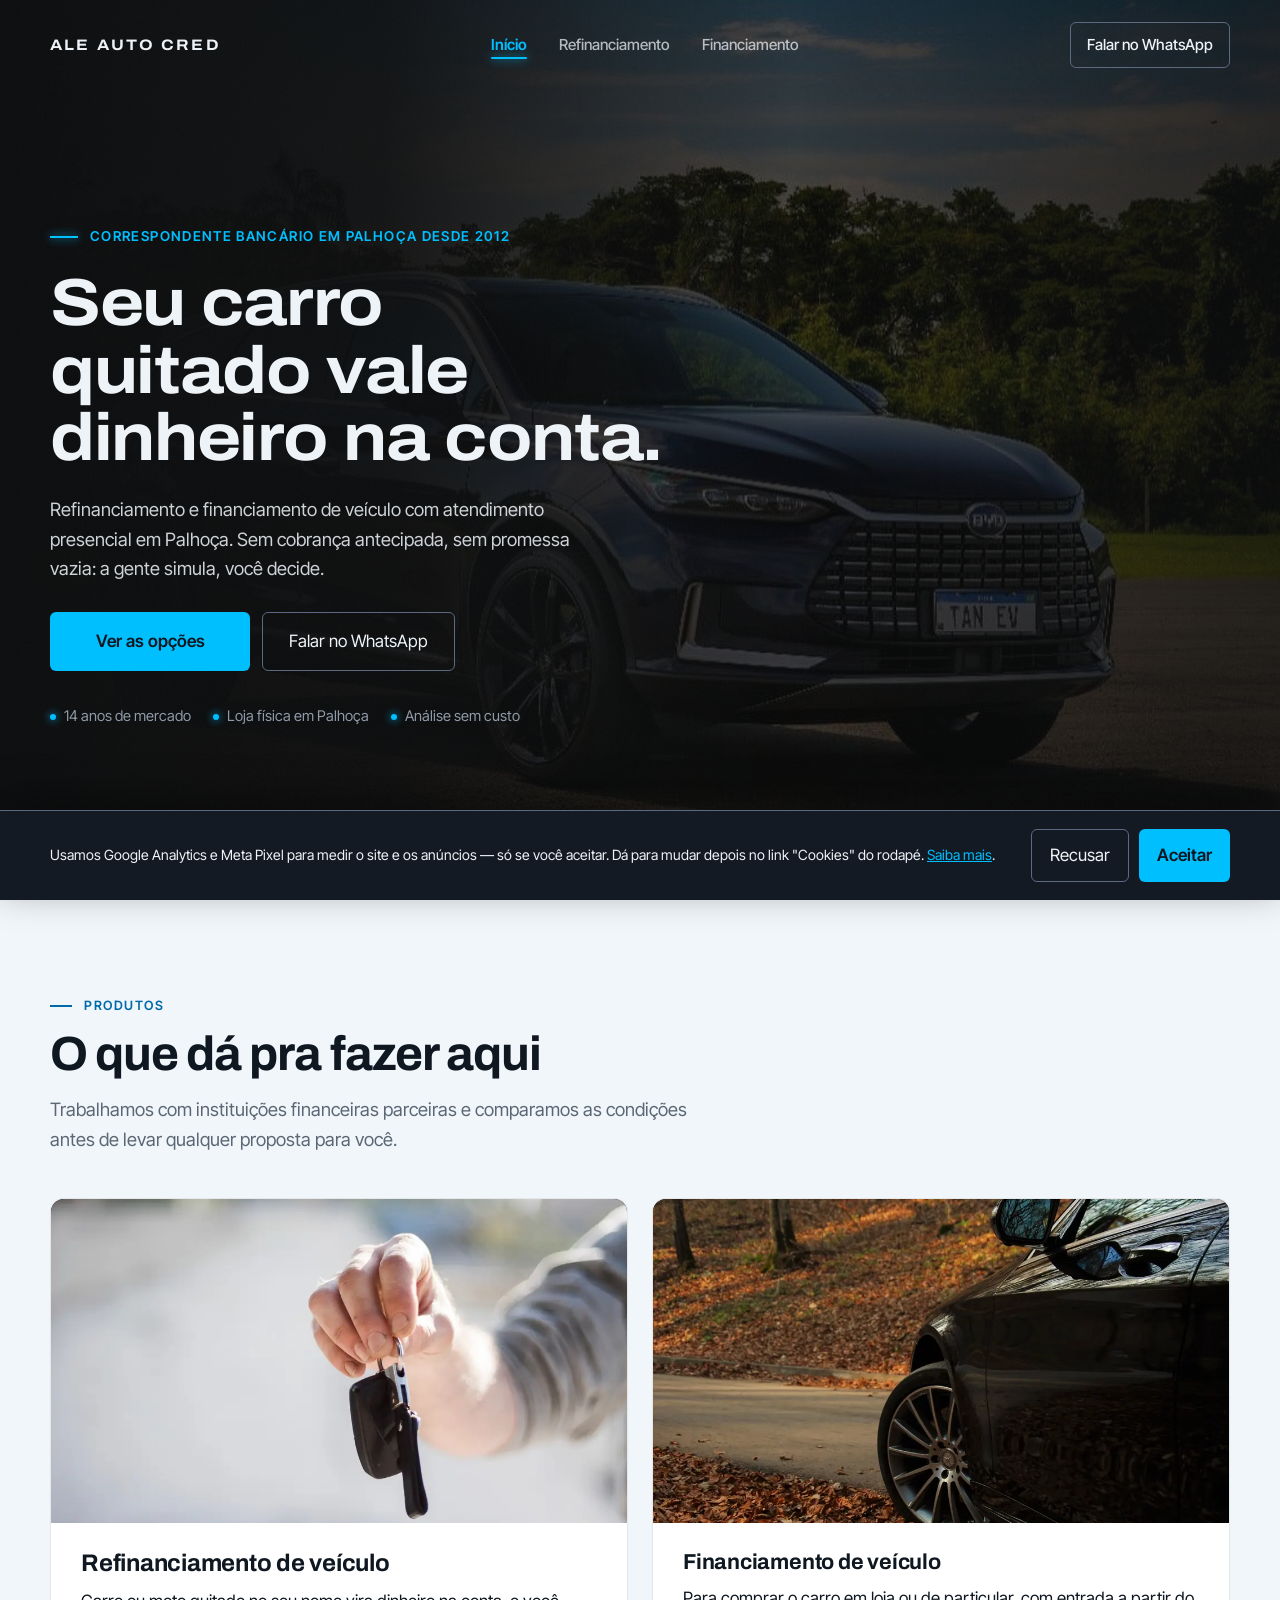
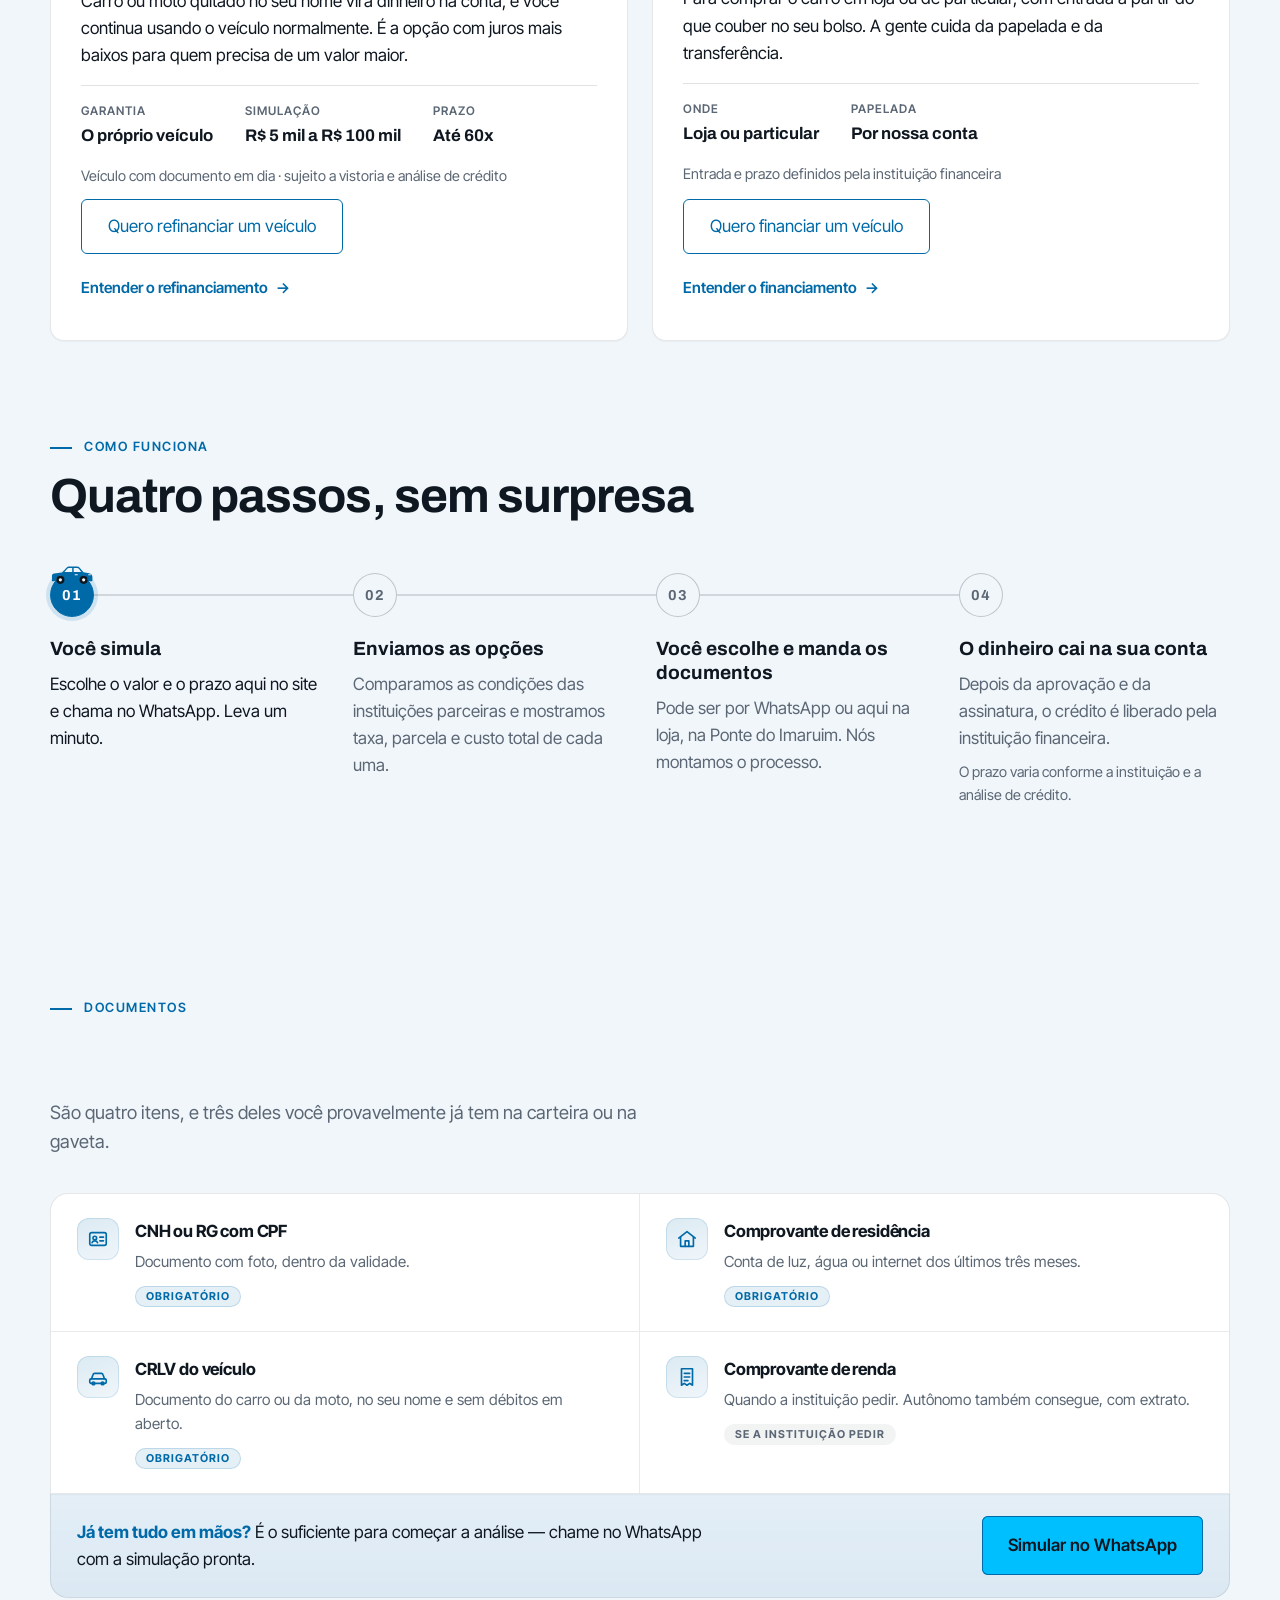
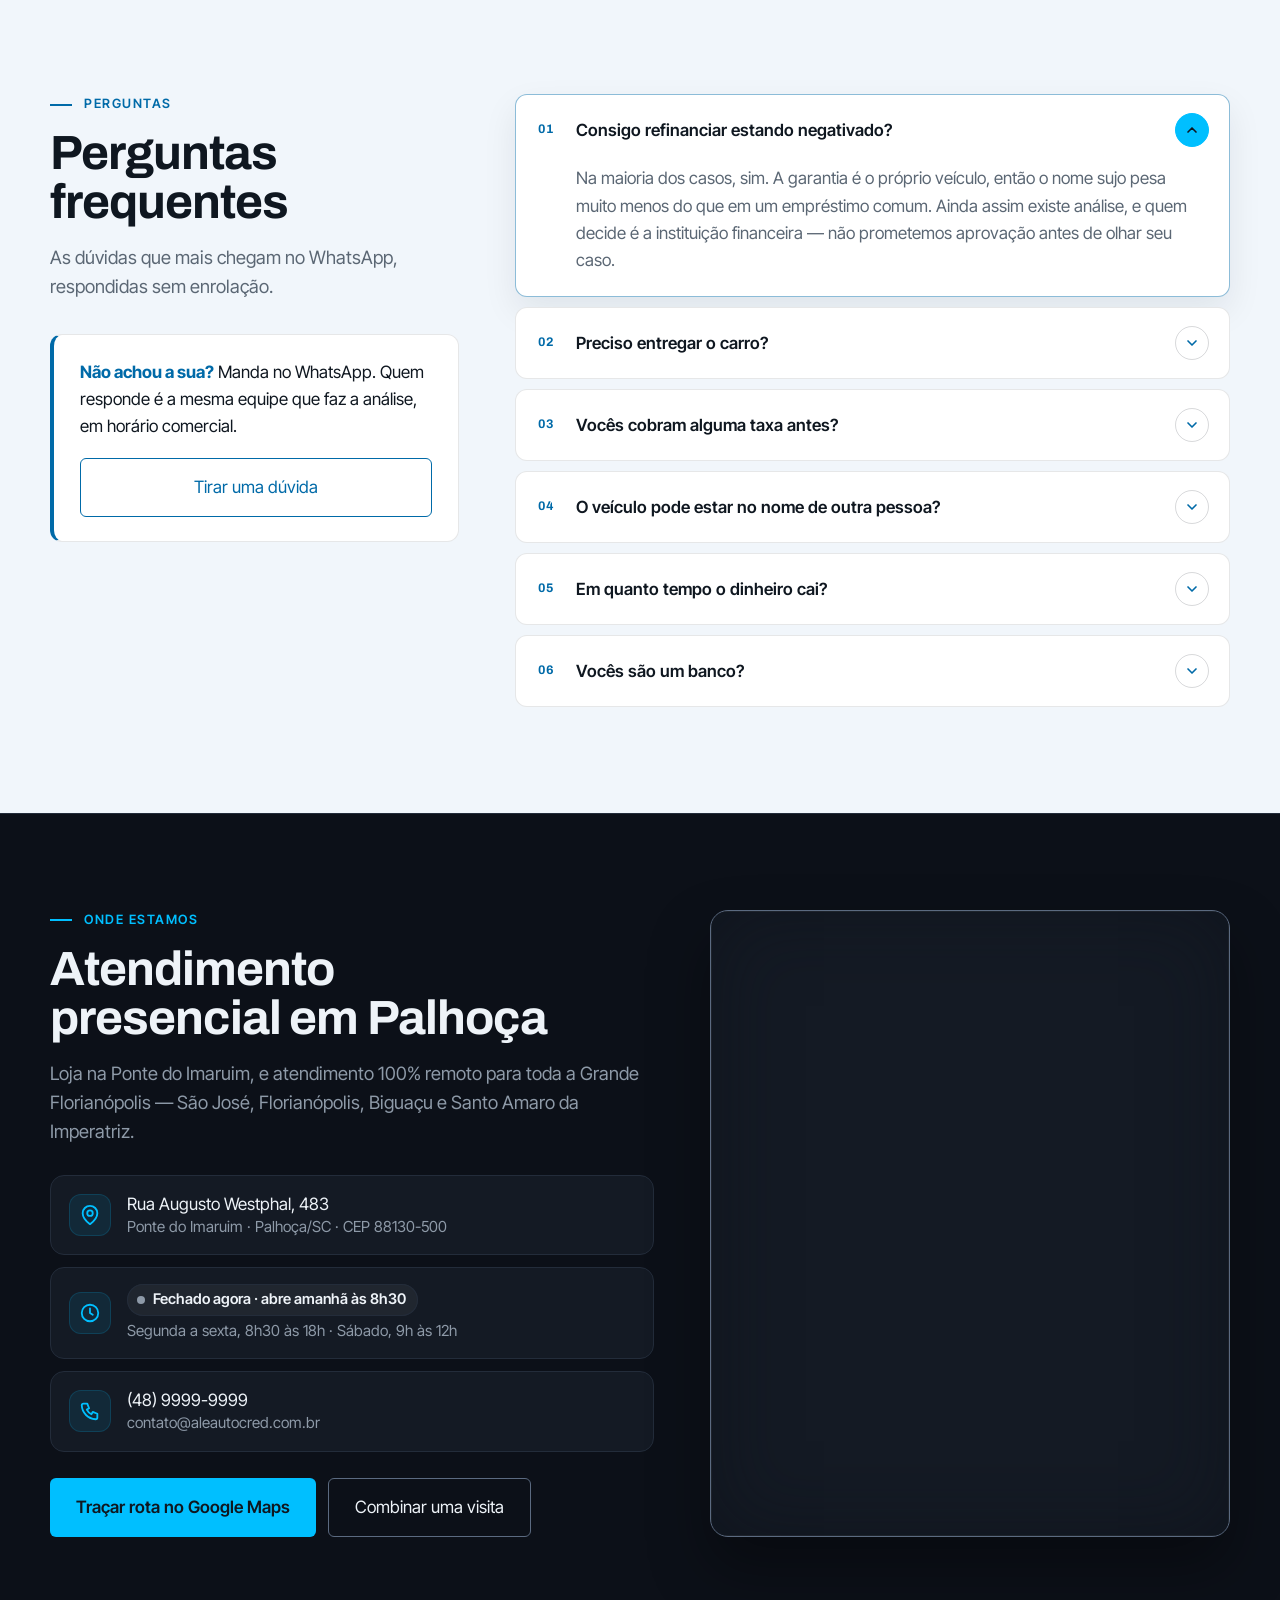
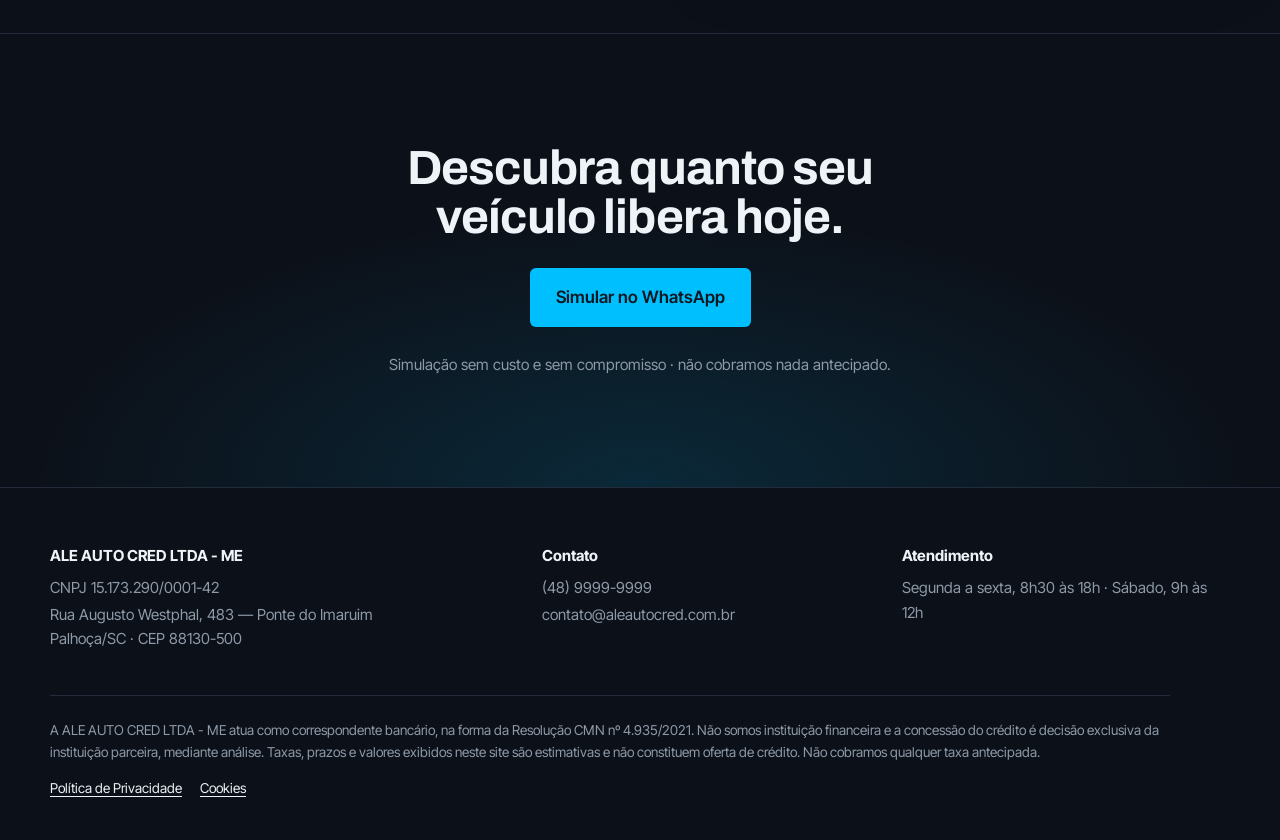
==== commit fa0c916d: "Add files via upload" ====
--- a/files/index.html
+++ b/files/index.html
@@ -35,7 +35,12 @@
 
   <header class="topo">
     <div class="wrap topo-in">
-      <a class="marca" href="#topo">ALE AUTO CRED</a>
+      <a class="marca" href="index.html">ALE AUTO CRED</a>
+      <nav class="menu" aria-label="Principal">
+        <a href="index.html" aria-current="page">Início</a>
+        <a href="refinanciamento.html">Refinanciamento</a>
+        <a href="financiamento.html">Financiamento</a>
+      </nav>
       <a class="topo-link" data-zap data-origem="header" href="#" target="_blank" rel="noopener">Falar no WhatsApp</a>
     </div>
   </header>
@@ -47,7 +52,7 @@
       <p class="sub">Refinanciamento e financiamento de veículo com atendimento presencial em
         Palhoça. Sem cobrança antecipada, sem promessa vazia: a gente simula, você decide.</p>
       <div class="ctas">
-        <a class="btn-acento" href="#simular">Simular agora</a>
+        <a class="btn-acento" href="#produtos">Ver as opções</a>
         <a class="btn-linha" data-zap data-origem="hero" href="#" target="_blank" rel="noopener">Falar no WhatsApp</a>
       </div>
       <div class="confia">
@@ -60,89 +65,6 @@
 </section>
 
 <main>
-<!-- ═══════════════ SIMULADOR ═══════════════ -->
-<section class="papel-sec sec" id="simular">
-  <div class="wrap simular">
-    <div class="simular-txt">
-      <p class="rotulo-sec">Simulador</p>
-      <h2>Quanto o seu veículo libera?</h2>
-      <p class="lede">Escolha o valor que você precisa e em quantas vezes quer pagar. A parcela é uma
-        estimativa; a proposta com taxa e CET definitivos vem da instituição financeira, depois da análise.</p>
-
-      <div class="prazos-quadro">
-        <p class="prazos-quadro-titulo">Para <strong data-sim="valor">R$ 25.000</strong>, a parcela fica em:</p>
-        <table class="prazos-tabela">
-          <thead>
-            <tr><th scope="col">Prazo</th><th scope="col">Parcela</th><th scope="col">Total a pagar</th></tr>
-          </thead>
-          <tbody id="tabelaPrazos"></tbody>
-        </table>
-        <p class="fina">Toque num prazo para escolher. Estimativa pela tabela Price, sujeita a análise.</p>
-      </div>
-
-      <ul class="simular-pontos">
-        <li>
-          <span class="simular-icone" aria-hidden="true"><svg viewBox="0 0 24 24"><path d="M5 14l1.5-4.5A2 2 0 0 1 8.4 8h7.2a2 2 0 0 1 1.9 1.5L19 14"/><rect x="3" y="14" width="18" height="5" rx="1.5"/><circle cx="7" cy="19" r="1.5"/><circle cx="17" cy="19" r="1.5"/></svg></span>
-          <span><strong>O carro fica com você</strong><br>Continua usando normalmente; só a garantia entra no documento.</span>
-        </li>
-        <li>
-          <span class="simular-icone" aria-hidden="true"><svg viewBox="0 0 24 24"><path d="M12 3 4 6v6c0 5 3.5 8 8 9 4.5-1 8-4 8-9V6l-8-3Z"/><path d="m9 12 2 2 4-4"/></svg></span>
-          <span><strong>Nenhuma cobrança antecipada</strong><br>Não pedimos depósito, pix ou taxa de liberação. Nunca.</span>
-        </li>
-        <li>
-          <span class="simular-icone" aria-hidden="true"><svg viewBox="0 0 24 24"><path d="M12 3a9 9 0 0 0-7.8 13.5L3 21l4.7-1.2A9 9 0 1 0 12 3Z"/><path d="M8.5 12h7M8.5 9h7M8.5 15h4"/></svg></span>
-          <span><strong>Análise sem custo e sem compromisso</strong><br>Você simula aqui, manda no WhatsApp e decide depois.</span>
-        </li>
-      </ul>
-    </div>
-
-    <div class="cluster" role="group" aria-labelledby="simTitulo">
-      <h3 class="cluster-titulo" id="simTitulo">Simule seu refinanciamento</h3>
-
-      <svg class="gauge" viewBox="0 0 320 210" aria-hidden="true" focusable="false">
-        <defs>
-          <linearGradient id="arcoGrad" x1="0" y1="1" x2="1" y2="0">
-            <stop offset="0" stop-color="#006AA8"/>
-            <stop offset="1" stop-color="#00BFFF"/>
-          </linearGradient>
-        </defs>
-        <path class="arco-base" id="arcoBase" d=""/>
-        <g id="ticks"></g>
-        <path class="arco-luz" id="arcoLuz" d=""/>
-        <text class="rotulo" id="lblMin" x="62" y="206" text-anchor="middle"></text>
-        <text class="rotulo" id="lblMax" x="258" y="206" text-anchor="middle"></text>
-        <g id="agulha" transform="rotate(-120 160 140)">
-          <line class="agulha-cauda" x1="160" y1="140" x2="160" y2="158"/>
-          <line class="agulha" x1="160" y1="140" x2="160" y2="46"/>
-        </g>
-        <circle class="cubo" cx="160" cy="140" r="9"/>
-        <circle class="cubo-centro" cx="160" cy="140" r="3"/>
-      </svg>
-
-      <div class="leitura" aria-live="polite" aria-atomic="true">
-        <p class="leitura-rotulo">Parcela estimada</p>
-        <p class="num" id="parcela">—</p>
-        <p class="leitura-sub" id="parcelaSub"></p>
-      </div>
-
-      <label class="campo" for="valor">
-        <span>Valor que você precisa</span>
-        <output id="valorOut" for="valor"></output>
-      </label>
-      <input class="faixa" type="range" id="valor" min="5000" max="100000" step="1000" value="25000">
-      <div class="faixa-limites" aria-hidden="true"><span id="limMin"></span><span id="limMax"></span></div>
-
-      <p class="prazos-rotulo" id="prazosRotulo">Em quantas vezes</p>
-      <div class="prazos" role="radiogroup" aria-labelledby="prazosRotulo" id="prazos"></div>
-
-      <p class="aviso" id="aviso">Estimativa pela tabela Price. Taxa e CET definitivos vêm na proposta da instituição financeira, após análise de crédito.</p>
-
-      <a class="btn-acento" data-zap data-origem="simulador" href="#" target="_blank" rel="noopener">Simular no WhatsApp</a>
-      <noscript><p>Ative o JavaScript para usar o simulador — ou chame direto no WhatsApp pelo botão acima.</p></noscript>
-    </div>
-  </div>
-</section>
-
 <!-- ═══════════════ PRODUTOS ═══════════════ -->
 <section class="papel-sec sec" id="produtos">
   <div class="wrap">
@@ -167,6 +89,7 @@
           </ul>
           <p class="cond">Veículo com documento em dia · sujeito a vistoria e análise de crédito</p>
           <a class="btn-linha" data-zap data-origem="produto-refin" href="#" target="_blank" rel="noopener">Quero refinanciar um veículo</a>
+          <p><a class="link-saiba" href="refinanciamento.html">Entender o refinanciamento</a></p>
         </div>
       </article>
 
@@ -184,6 +107,7 @@
           </ul>
           <p class="cond">Entrada e prazo definidos pela instituição financeira</p>
           <a class="btn-linha" data-zap data-mensagem="financiamento" data-origem="produto-financiamento" href="#" target="_blank" rel="noopener">Quero financiar um veículo</a>
+          <p><a class="link-saiba" href="financiamento.html">Entender o financiamento</a></p>
         </div>
       </article>
     </div>
@@ -197,14 +121,17 @@
     <h2>Quatro passos, sem surpresa</h2>
     <ol class="passos" id="passos">
       <li class="passo ativo" data-passo="0" aria-current="step">
+        <span class="carro" aria-hidden="true"><span class="carro-corpo"><svg viewBox="0 0 46 22"><path class="lataria" d="M2 17.8V12.2c0-1.3.9-2.3 2.2-2.5l8.4-1.2 4.6-5c.7-.7 1.6-1.1 2.6-1.1h8.4c1.1 0 2.1.4 2.9 1.2l3.9 4.8 6 1c2 .3 3.4 2 3.4 4V16.6c0 .7-.5 1.2-1.2 1.2H39.23a4.3 4.3 0 1 0-8.06 0H14.83a4.3 4.3 0 1 0-8.06 0Z"/><path class="vidro" d="M23.2 3.9h-3.6c-.6 0-1.2.2-1.6.7l-2.9 3.4h8.1Z"/><path class="vidro" d="M24.8 3.9h3.6c.6 0 1.2.2 1.7.7l2.65 3.4h-7.95Z"/><path class="risco" d="M26.3 11h2.3M40.5 10.9h1.8"/><circle class="roda" cx="10.8" cy="16.3" r="4.3"/><circle class="roda" cx="35.2" cy="16.3" r="4.3"/><circle class="aro" cx="10.8" cy="16.3" r="1.7"/><circle class="aro" cx="35.2" cy="16.3" r="1.7"/></svg></span></span>
         <h3><button type="button" class="passo-bt"><span class="n" aria-hidden="true">01</span><span class="passo-titulo">Você simula</span></button></h3>
         <p>Escolhe o valor e o prazo aqui no site e chama no WhatsApp. Leva um minuto.</p>
       </li>
       <li class="passo" data-passo="1">
+        <span class="carro" aria-hidden="true"><span class="carro-corpo"><svg viewBox="0 0 46 22"><path class="lataria" d="M2 17.8V12.2c0-1.3.9-2.3 2.2-2.5l8.4-1.2 4.6-5c.7-.7 1.6-1.1 2.6-1.1h8.4c1.1 0 2.1.4 2.9 1.2l3.9 4.8 6 1c2 .3 3.4 2 3.4 4V16.6c0 .7-.5 1.2-1.2 1.2H39.23a4.3 4.3 0 1 0-8.06 0H14.83a4.3 4.3 0 1 0-8.06 0Z"/><path class="vidro" d="M23.2 3.9h-3.6c-.6 0-1.2.2-1.6.7l-2.9 3.4h8.1Z"/><path class="vidro" d="M24.8 3.9h3.6c.6 0 1.2.2 1.7.7l2.65 3.4h-7.95Z"/><path class="risco" d="M26.3 11h2.3M40.5 10.9h1.8"/><circle class="roda" cx="10.8" cy="16.3" r="4.3"/><circle class="roda" cx="35.2" cy="16.3" r="4.3"/><circle class="aro" cx="10.8" cy="16.3" r="1.7"/><circle class="aro" cx="35.2" cy="16.3" r="1.7"/></svg></span></span>
         <h3><button type="button" class="passo-bt"><span class="n" aria-hidden="true">02</span><span class="passo-titulo">Enviamos as opções</span></button></h3>
         <p>Comparamos as condições das instituições parceiras e mostramos taxa, parcela e custo total de cada uma.</p>
       </li>
       <li class="passo" data-passo="2">
+        <span class="carro" aria-hidden="true"><span class="carro-corpo"><svg viewBox="0 0 46 22"><path class="lataria" d="M2 17.8V12.2c0-1.3.9-2.3 2.2-2.5l8.4-1.2 4.6-5c.7-.7 1.6-1.1 2.6-1.1h8.4c1.1 0 2.1.4 2.9 1.2l3.9 4.8 6 1c2 .3 3.4 2 3.4 4V16.6c0 .7-.5 1.2-1.2 1.2H39.23a4.3 4.3 0 1 0-8.06 0H14.83a4.3 4.3 0 1 0-8.06 0Z"/><path class="vidro" d="M23.2 3.9h-3.6c-.6 0-1.2.2-1.6.7l-2.9 3.4h8.1Z"/><path class="vidro" d="M24.8 3.9h3.6c.6 0 1.2.2 1.7.7l2.65 3.4h-7.95Z"/><path class="risco" d="M26.3 11h2.3M40.5 10.9h1.8"/><circle class="roda" cx="10.8" cy="16.3" r="4.3"/><circle class="roda" cx="35.2" cy="16.3" r="4.3"/><circle class="aro" cx="10.8" cy="16.3" r="1.7"/><circle class="aro" cx="35.2" cy="16.3" r="1.7"/></svg></span></span>
         <h3><button type="button" class="passo-bt"><span class="n" aria-hidden="true">03</span><span class="passo-titulo">Você escolhe e manda os documentos</span></button></h3>
         <p>Pode ser por WhatsApp ou aqui na loja, na Ponte do Imaruim. Nós montamos o processo.</p>
       </li>
@@ -350,10 +277,6 @@
 <section class="painel-sec fim-sec">
   <div class="wrap fim">
     <h2>Descubra quanto seu veículo libera hoje.</h2>
-    <p class="fim-leitura" aria-live="polite">
-      Sua simulação: <strong data-sim="valor">R$ 25.000</strong> em <strong data-sim="prazo">48x</strong>
-      <span class="fim-sep" aria-hidden="true">·</span> parcela estimada <strong data-sim="parcela">—</strong>
-    </p>
     <a class="btn-acento" data-zap data-origem="final" href="#" target="_blank" rel="noopener">Simular no WhatsApp</a>
     <p class="fina">Simulação sem custo e sem compromisso · não cobramos nada antecipado.</p>
   </div>
--- a/files/estilo.css
+++ b/files/estilo.css
@@ -1,647 +1,994 @@
-/* ═══════════════════════════════════════════════════════════
-   ALE AUTO CRED — folha de estilo
-   Conceito: painel de instrumentos × papel de contrato
-   ═══════════════════════════════════════════════════════════ */
-
-:root{
-  /* ── ESCURO: painel de instrumentos (hero, quem atende, avaliações, local, CTA, rodapé) ── */
-  --noite:#0C1018;         /* fundo do painel apagado */
-  --painel:#141A24;        /* superfície elevada no escuro */
-  --filete:#232C3A;        /* borda decorativa no escuro (1,35:1 — nunca em controle) */
-  --filete-ui:#5B6A80;     /* borda de controle no escuro (3,46:1 noite · 3,17:1 painel) */
-
-  /* ── AZUL: a luz e a ação ── */
-  --acento:#00BFFF;         /* retroiluminação e botões (8,97:1 sobre noite) */
-  --acento-luz:#66D9FF;     /* só brilho e hover, nunca texto pequeno */
-  --acento-tinta:#006AA8;   /* azul sobre fundo claro (5,33:1 sobre papel) */
-
-  /* ── CLARO: papel de contrato ── */
-  --papel:#F1F6FB;         /* papel frio */
-  --branco:#FFFFFF;
-  --tinta:#0F1720;         /* texto sobre papel e sobre azul (8,50:1 no botão) */
-  --grafite-papel:#5B6774; /* texto secundário sobre papel (5,31:1) */
-
-  /* ── TEXTO SOBRE ESCURO ── */
-  --claro:#EEF3F8;
-  --grafite:#8E9AA8;       /* texto secundário sobre escuro (6,65:1 noite · 6,10:1 painel) */
-
-  --foco:var(--acento);
-
-  /* ── FOTO DO HERO ──────────────────────────────────────────
-     Para trocar: salve a nova foto como img/hero.jpg (horizontal,
-     assunto do lado direito). A tinta azul/noite é aplicada por
-     CSS, então a foto real entra sem reeditar cor.              */
-  --hero-img:url('img/hero.jpg');
-
-  --barra-h:0px;           /* altura da barra de cookies, definida pelo JS */
-}
-
-*,*::before,*::after{box-sizing:border-box}
-html{scroll-behavior:smooth}
-body{
-  margin:0;
-  font-family:'Inter Tight',system-ui,-apple-system,sans-serif;
-  font-size:17px;
-  line-height:1.6;
-  color:var(--claro);
-  background:var(--noite);
-  -webkit-font-smoothing:antialiased;
-}
-h1,h2,h3,.num{
-  font-family:'Archivo',system-ui,sans-serif;
-  font-weight:700;
-  letter-spacing:-.02em;
-  line-height:1.02;
-  margin:0;
-}
-h1{font-size:clamp(2.5rem,5.2vw,4.5rem);font-stretch:112%;text-wrap:balance}
-h2{font-size:clamp(2rem,4vw,3rem);text-wrap:balance}
-h3{font-size:1.375rem;letter-spacing:-.01em}
-p{margin:0}
-a{color:inherit}
-button{font:inherit;cursor:pointer;border:none;background:none;color:inherit}
-img,svg{display:block;max-width:100%}
-[hidden]{display:none!important}
-.wrap{width:min(1180px,100% - 40px);margin-inline:auto}
-
-:focus-visible{outline:3px solid var(--foco);outline-offset:3px;border-radius:4px}
-.papel-sec :focus-visible{outline-color:var(--acento-tinta)}
-
-.pula{position:absolute;left:-999px;top:12px;background:var(--acento);color:var(--tinta);padding:10px 16px;border-radius:6px;font-weight:600;z-index:100}
-.pula:focus{left:12px}
-.sr{position:absolute;width:1px;height:1px;overflow:hidden;clip:rect(0 0 0 0);white-space:nowrap}
-
-/* ─────────────────────────────────────────────────────────────
-   BOTÕES
-   ───────────────────────────────────────────────────────────── */
-.btn-acento{
-  display:inline-flex;align-items:center;justify-content:center;gap:8px;
-  background:var(--acento);color:var(--tinta);
-  font-weight:600;padding:16px 26px;min-height:52px;border-radius:6px;
-  text-decoration:none;text-align:center;
-  box-shadow:0 0 0 0 rgba(0,191,255,0);
-  transition:background .15s,box-shadow .2s;
-}
-.btn-acento:hover{background:var(--acento-luz);box-shadow:0 0 28px rgba(0,191,255,.28)}
-.papel-sec .btn-acento{box-shadow:inset 0 0 0 1px var(--acento-tinta)}
-.papel-sec .btn-acento:hover{box-shadow:inset 0 0 0 1px var(--acento-tinta),0 0 28px rgba(0,191,255,.28)}
-.btn-linha{
-  display:inline-flex;align-items:center;justify-content:center;
-  border:1px solid var(--filete-ui);color:var(--claro);
-  padding:15px 26px;min-height:52px;border-radius:6px;text-decoration:none;
-  transition:border-color .15s,background .15s;
-}
-.btn-linha:hover{border-color:var(--acento);background:rgba(0,191,255,.08)}
-.papel-sec .btn-linha{border-color:var(--acento-tinta);color:var(--acento-tinta)}
-.papel-sec .btn-linha:hover{background:rgba(0,106,168,.08)}
-
-/* ─────────────────────────────────────────────────────────────
-   HERO — painel apagado que acende
-   ───────────────────────────────────────────────────────────── */
-.hero{
-  position:relative;isolation:isolate;overflow:hidden;
-  min-height:100dvh;display:flex;flex-direction:column;
-  background:var(--noite);
-}
-.hero-foto{
-  position:absolute;inset:0;z-index:0;
-  background:var(--hero-img) center right/cover no-repeat,url('img/hero.svg') center right/cover no-repeat;
-  filter:brightness(.55) contrast(1.05);
-}
-.hero-tinta{display:none}
-#pista{position:absolute;inset:0;z-index:2;width:100%;height:100%;mix-blend-mode:screen;opacity:.9}
-.veu{
-  position:absolute;inset:0;z-index:3;
-  background:linear-gradient(90deg,var(--noite) 0%,rgba(12,16,24,.92) 30%,rgba(12,16,24,.45) 62%,rgba(12,16,24,.7) 100%);
-}
-.ruido{
-  position:absolute;inset:0;z-index:4;pointer-events:none;opacity:.05;
-  background-image:url("data:image/svg+xml,%3Csvg xmlns='http://www.w3.org/2000/svg' width='160' height='160'%3E%3Cfilter id='n'%3E%3CfeTurbulence type='fractalNoise' baseFrequency='.9' numOctaves='2' stitchTiles='stitch'/%3E%3CfeColorMatrix values='0 0 0 0 1 0 0 0 0 1 0 0 0 0 1 0 0 0 .6 0'/%3E%3C/filter%3E%3Crect width='100%25' height='100%25' filter='url(%23n)'/%3E%3C/svg%3E");
-}
-.luz{
-  position:absolute;z-index:3;pointer-events:none;
-  left:-10%;top:-30%;width:70%;height:160%;
-  background:radial-gradient(closest-side,rgba(0,191,255,.22),rgba(0,191,255,0) 70%);
-  opacity:0;transition:opacity 1.6s ease-out .2s;
-}
-.luz.on{opacity:1}
-
-.topo{position:relative;z-index:5;padding:22px 0}
-.topo-in{display:flex;align-items:center;justify-content:space-between;gap:16px}
-.marca{
-  font-family:'Archivo',sans-serif;font-weight:700;font-stretch:112%;
-  letter-spacing:.14em;font-size:.95rem;text-decoration:none;color:var(--claro);
-}
-.marca b{color:var(--acento);font-weight:700}
-.topo-link{
-  color:var(--claro);text-decoration:none;font-weight:500;font-size:.95rem;
-  border:1px solid var(--filete-ui);border-radius:6px;padding:10px 16px;min-height:44px;
-  display:inline-flex;align-items:center;transition:border-color .15s;
-}
-.topo-link:hover{border-color:var(--acento)}
-
-.hero-grid{
-  position:relative;z-index:5;flex:1;
-  display:grid;grid-template-columns:minmax(0,1fr);
-  align-items:center;padding:36px 0 72px;
-}
-.hero-txt{max-width:44rem}
-.hero-txt{opacity:0;transform:translateY(10px);transition:opacity .9s ease-out .3s,transform .9s ease-out .3s}
-.ctas .btn-acento{min-width:200px}
-.hero-txt.on{opacity:1;transform:none}
-.selo{
-  color:var(--acento);font-size:.85rem;font-weight:600;letter-spacing:.1em;text-transform:uppercase;
-  display:flex;align-items:center;gap:12px;margin-bottom:22px;
-}
-.selo::before{content:"";width:28px;height:2px;background:var(--acento);box-shadow:0 0 10px var(--acento)}
-.sub{color:var(--grafite);font-size:1.15rem;max-width:34rem;margin:22px 0 28px}
-.hero-txt .sub{color:var(--claro);opacity:.86}
-.ctas{display:flex;flex-wrap:wrap;gap:12px}
-.confia{
-  display:flex;flex-wrap:wrap;gap:8px 22px;margin-top:34px;
-  color:var(--grafite);font-size:.92rem;
-}
-.confia span{display:inline-flex;align-items:center;gap:8px}
-.confia span::before{content:"";width:6px;height:6px;border-radius:50%;background:var(--acento);box-shadow:0 0 8px var(--acento)}
-
-/* ─────────────────────────────────────────────────────────────
-   CLUSTER — o instrumento
-   ───────────────────────────────────────────────────────────── */
-/* Simulador — seção própria: texto à esquerda, instrumento à direita */
-.simular{display:grid;grid-template-columns:minmax(0,1fr) minmax(360px,480px);gap:56px;align-items:start}
-.prazos-quadro{
-  margin-top:28px;background:var(--branco);border:1px solid rgba(15,23,32,.1);border-radius:14px;padding:22px 24px 18px;
-}
-.prazos-quadro-titulo{font-weight:500;margin-bottom:12px}
-.prazos-quadro-titulo strong{font-family:'Archivo',sans-serif;color:var(--acento-tinta);font-variant-numeric:tabular-nums}
-.prazos-tabela{width:100%;border-collapse:collapse;font-variant-numeric:tabular-nums}
-.prazos-tabela th{
-  text-align:left;font-size:.72rem;font-weight:600;letter-spacing:.08em;text-transform:uppercase;color:var(--grafite-papel);
-  padding:0 12px 10px;border-bottom:1px solid rgba(15,23,32,.12);
-}
-.prazos-tabela th:not(:first-child),.prazos-tabela td:not(:first-child){text-align:right}
-.prazos-tabela td{padding:0;border-bottom:1px solid rgba(15,23,32,.08)}
-.prazos-tabela tr:last-child td{border-bottom:0}
-.prazos-tabela .linha-bt{
-  display:grid;grid-template-columns:1fr 1fr 1.3fr;width:100%;min-height:48px;padding:0 12px;
-  text-align:left;color:var(--tinta);border-radius:8px;transition:background .15s;
-}
-.prazos-tabela .linha-bt:hover{background:rgba(11,99,154,.06)}
-.prazos-tabela .linha-bt > span{display:flex;align-items:center}
-.prazos-tabela .linha-bt > span:not(:first-child){justify-content:flex-end}
-.prazos-tabela .linha-bt .prazo-n{font-weight:600}
-.prazos-tabela .linha-bt .parcela-n{font-family:'Archivo',sans-serif;font-weight:700;font-size:1.05rem}
-.prazos-tabela .linha-bt .total-n{color:var(--grafite-papel);font-size:.92rem}
-.prazos-tabela tr.ativo .linha-bt{background:rgba(0,191,255,.12);box-shadow:inset 3px 0 0 var(--acento-tinta)}
-.prazos-tabela tr.ativo .parcela-n{color:var(--acento-tinta)}
-.prazos-quadro .fina{margin-top:12px;font-size:.8rem}
-.simular-pontos{list-style:none;padding:0;margin:22px 0 0;display:grid;gap:12px}
-.simular-pontos li{display:flex;align-items:flex-start;gap:14px;color:var(--grafite-papel);font-size:.95rem;line-height:1.5}
-.simular-pontos li strong{color:var(--tinta);font-weight:600}
-.simular-icone{width:40px;height:40px;border-radius:10px;flex:none;background:rgba(11,99,154,.09);display:grid;place-items:center}
-.simular-icone svg{width:22px;height:22px;fill:none;stroke:var(--acento-tinta);stroke-width:1.9;stroke-linecap:round;stroke-linejoin:round}
-
-.cluster{
-  position:relative;color:var(--tinta);
-  background:var(--branco);
-  border:1px solid rgba(15,23,32,.1);border-radius:14px;
-  padding:22px 24px 24px;
-  box-shadow:0 24px 50px rgba(15,23,32,.1);
-}
-.cluster-titulo{
-  font-family:'Inter Tight',sans-serif;font-weight:600;font-size:.8rem;letter-spacing:.12em;
-  text-transform:uppercase;color:var(--acento-tinta);margin:0 0 4px;
-}
-.gauge{width:100%;max-width:300px;height:auto;margin:0 auto}
-.gauge .arco-base{fill:none;stroke:rgba(15,23,32,.12);stroke-width:5;stroke-linecap:round}
-.gauge .arco-luz{fill:none;stroke:url(#arcoGrad);stroke-width:5;stroke-linecap:round}
-.gauge .tick{stroke:rgba(15,23,32,.3);stroke-width:1.5;stroke-linecap:round}
-.gauge .tick.maior{stroke:var(--tinta);stroke-width:2}
-.gauge .rotulo{fill:var(--grafite-papel);font-family:'Inter Tight',sans-serif;font-size:11px;font-weight:500}
-.gauge .agulha{stroke:var(--acento-tinta);stroke-width:3;stroke-linecap:round}
-.gauge .agulha-cauda{stroke:var(--acento-tinta);stroke-width:5;stroke-linecap:round;opacity:.9}
-.gauge .cubo{fill:var(--branco);stroke:var(--acento-tinta);stroke-width:2.5}
-.gauge .cubo-centro{fill:var(--acento-tinta)}
-
-.leitura{text-align:center;margin:-14px 0 18px}
-.leitura-rotulo{color:var(--grafite-papel);font-size:.85rem;font-weight:500;letter-spacing:.04em}
-.leitura .num{
-  font-size:clamp(2.6rem,5vw,3.3rem);color:var(--acento-tinta);letter-spacing:-.03em;
-  font-variant-numeric:tabular-nums;margin-top:2px;
-}
-.leitura-sub{color:var(--grafite-papel);font-size:.9rem;margin-top:6px;font-variant-numeric:tabular-nums}
-
-.campo{
-  display:flex;align-items:baseline;justify-content:space-between;gap:12px;
-  font-size:.95rem;font-weight:500;color:var(--tinta);margin-bottom:10px;
-}
-.campo output{
-  font-family:'Archivo',sans-serif;font-weight:700;font-size:1.2rem;color:var(--tinta);
-  font-variant-numeric:tabular-nums;
-}
-
-.faixa{
-  --pct:20%;
-  -webkit-appearance:none;appearance:none;width:100%;height:44px;margin:0;background:transparent;cursor:pointer;
-}
-.faixa::-webkit-slider-runnable-track{
-  height:6px;border-radius:3px;
-  background:linear-gradient(90deg,var(--acento) var(--pct),rgba(15,23,32,.14) var(--pct));
-}
-.faixa::-moz-range-track{height:6px;border-radius:3px;background:rgba(15,23,32,.14)}
-.faixa::-moz-range-progress{height:6px;border-radius:3px;background:var(--acento)}
-.faixa::-webkit-slider-thumb{
-  -webkit-appearance:none;appearance:none;width:28px;height:28px;margin-top:-11px;border-radius:50%;
-  background:var(--acento);border:3px solid var(--branco);
-  box-shadow:0 0 0 2px var(--acento-tinta),0 4px 12px rgba(15,23,32,.2);
-}
-.faixa::-moz-range-thumb{
-  width:22px;height:22px;border-radius:50%;background:var(--acento);border:3px solid var(--branco);
-  box-shadow:0 0 0 2px var(--acento-tinta),0 4px 12px rgba(15,23,32,.2);
-}
-.faixa:focus-visible{outline:none}
-.faixa:focus-visible::-webkit-slider-thumb{box-shadow:0 0 0 2px var(--acento-tinta),0 0 0 6px rgba(11,99,154,.25)}
-.faixa:focus-visible::-moz-range-thumb{box-shadow:0 0 0 2px var(--acento-tinta),0 0 0 6px rgba(11,99,154,.25)}
-.faixa-limites{display:flex;justify-content:space-between;color:var(--grafite-papel);font-size:.8rem;margin-top:-6px}
-
-.prazos-rotulo{font-size:.95rem;font-weight:500;margin:16px 0 8px}
-.prazos{display:flex;flex-wrap:wrap;gap:8px}
-.pilula{
-  min-width:44px;min-height:44px;padding:0 12px;border-radius:999px;
-  border:1px solid rgba(15,23,32,.28);color:var(--tinta);font-weight:500;font-size:.95rem;
-  display:inline-flex;align-items:center;justify-content:center;
-  transition:border-color .15s,background .15s,color .15s;
-}
-.pilula:hover{border-color:var(--acento-tinta)}
-.pilula[aria-checked="true"]{background:var(--acento);border-color:var(--acento);color:var(--tinta);font-weight:600}
-
-.aviso{color:var(--grafite-papel);font-size:.8rem;line-height:1.5;margin:16px 0 18px}
-.cluster .btn-acento{width:100%}
-.cluster noscript p{color:var(--tinta);padding:12px 0}
-
-/* ─────────────────────────────────────────────────────────────
-   SEÇÕES — os dois materiais
-   ───────────────────────────────────────────────────────────── */
-.sec{padding:96px 0}
-.sec.sem-topo{padding-top:0}
-.papel-sec{background:var(--papel);color:var(--tinta)}
-.papel-sec.branco{background:var(--branco)}
-.painel-sec{background:var(--noite);color:var(--claro)}
-.painel-sec.elevado{background:var(--painel)}
-.painel-sec + .painel-sec{border-top:1px solid var(--filete)}
-
-.rotulo-sec{
-  display:flex;align-items:center;gap:12px;
-  font-size:.8rem;font-weight:600;letter-spacing:.12em;text-transform:uppercase;margin-bottom:14px;
-}
-.papel-sec .rotulo-sec{color:var(--acento-tinta)}
-.painel-sec .rotulo-sec{color:var(--acento)}
-.rotulo-sec::before{content:"";width:22px;height:2px;background:currentColor}
-.lede{max-width:40rem;font-size:1.15rem;margin-top:16px}
-.papel-sec .lede{color:var(--grafite-papel)}
-.painel-sec .lede{color:var(--grafite)}
-.cond{font-size:.9rem;margin-top:14px}
-.papel-sec .cond{color:var(--grafite-papel)}
-.painel-sec .cond{color:var(--grafite)}
-.fina{font-size:.95rem}
-.papel-sec .fina{color:var(--grafite-papel)}
-.painel-sec .fina,footer .fina{color:var(--grafite)}
-
-/* Produtos */
-.produtos{display:grid;grid-template-columns:repeat(2,1fr);gap:24px;margin-top:44px}
-.produto{
-  position:relative;display:flex;flex-direction:column;overflow:hidden;
-  background:var(--branco);border:1px solid rgba(15,23,32,.1);border-radius:14px;
-  box-shadow:0 1px 2px rgba(15,23,32,.04);
-  transition:transform .25s ease,box-shadow .25s ease,border-color .25s ease;
-}
-.produto:hover,.produto:focus-within{
-  transform:translateY(-4px);
-  box-shadow:0 26px 50px rgba(15,23,32,.14),0 0 0 1px rgba(0,106,168,.18);
-  border-color:rgba(0,106,168,.35);
-}
-
-
-.produto-foto{position:relative;overflow:hidden;margin:0;background:var(--noite);aspect-ratio:16/9;flex:none}
-
-.produto-foto img{
-  width:100%;height:100%;object-fit:cover;display:block;
-  transform:scale(1.001);transition:transform .6s ease;
-}
-.produto:hover .produto-foto img,.produto:focus-within .produto-foto img{transform:scale(1.045)}
-
-.produto-corpo{display:flex;flex-direction:column;gap:12px;padding:28px 30px 30px;flex:1}
-
-.produto h3{font-size:1.35rem}
-.destaque h3{font-size:1.5rem}
-.produto-corpo > p{max-width:40rem}
-.produto-dados{
-  list-style:none;padding:16px 0 0;margin:4px 0 0;border-top:1px solid rgba(15,23,32,.12);
-  display:flex;flex-wrap:wrap;gap:12px 32px;
-}
-.produto-dados li{display:flex;flex-direction:column;gap:2px}
-.produto-dados span{font-size:.74rem;font-weight:600;letter-spacing:.08em;text-transform:uppercase;color:var(--grafite-papel)}
-.produto-dados strong{font-family:'Archivo',sans-serif;font-weight:700;font-size:1.05rem;color:var(--tinta);font-variant-numeric:tabular-nums}
-.produto .cond{margin-top:2px}
-.produto-corpo .btn-acento,.produto-corpo .btn-linha{align-self:flex-start;margin-top:auto}
-.produto-corpo .btn-linha{padding-top:13px;padding-bottom:13px;min-height:48px;transition:background .2s,color .2s,border-color .2s}
-.produto:hover .produto-corpo .btn-linha,.produto:focus-within .produto-corpo .btn-linha{
-  background:var(--acento-tinta);color:var(--branco);border-color:var(--acento-tinta);
-}
-
-/* Como funciona — passos com trilho que avança sozinho */
-.passos{
-  --passo-dur:3600ms;
-  list-style:none;padding:0;margin:52px 0 0;
-  display:grid;grid-template-columns:repeat(4,1fr);gap:0 32px;
-}
-.passo{position:relative;padding-top:64px}
-.passo::before,.passo::after{content:"";position:absolute;top:21px;left:56px;right:-32px;height:2px;border-radius:1px}
-.passo::before{background:rgba(15,23,32,.14)}
-.passo::after{background:var(--acento-tinta);transform:scaleX(0);transform-origin:left;transition:transform .35s ease}
-.passo:last-child::before,.passo:last-child::after{display:none}
-.passo.feito::after{transform:scaleX(1)}
-.passos.andando .passo.ativo::after{transform:scaleX(1);transition:transform var(--passo-dur) linear}
-.passo h3{font-size:1.2rem;line-height:1.25}
-.passo-bt{display:block;text-align:left;width:100%;padding:0;font:inherit;color:var(--tinta);border-radius:8px}
-.passo-bt:hover .passo-titulo{color:var(--acento-tinta)}
-.passo .n{
-  position:absolute;left:0;top:0;width:44px;height:44px;border-radius:50%;
-  display:inline-flex;align-items:center;justify-content:center;
-  font-family:'Archivo',sans-serif;font-weight:700;font-size:.9rem;letter-spacing:.06em;
-  font-variant-numeric:tabular-nums;
-  border:1.5px solid rgba(15,23,32,.22);color:var(--grafite-papel);background:var(--papel);
-  transition:background .35s,color .35s,border-color .35s,box-shadow .35s,transform .35s;
-}
-.passo.feito .n{background:var(--acento-tinta);border-color:var(--acento-tinta);color:var(--branco)}
-.passo.ativo .n{
-  background:var(--acento);border-color:var(--acento);color:var(--tinta);
-  box-shadow:0 0 0 6px rgba(0,191,255,.22),0 0 22px rgba(0,191,255,.45);transform:scale(1.08);
-}
-/* Volta ao início: a luz do trilho recua de 04 a 01 num movimento só,
-   e cada número apaga quando a luz passa por ele. */
-.passos.rebobinando .passo::after{animation:recolher-x .3s linear both;animation-delay:calc((2 - var(--i)) * 300ms)}
-@keyframes recolher-x{from{transform:scaleX(1)}to{transform:scaleX(0)}}
-@keyframes recolher-y{from{transform:scaleY(1)}to{transform:scaleY(0)}}
-.passos.rebobinando .passo .n{animation:apagar .3s ease-out both;animation-delay:calc((3 - var(--i)) * 300ms)}
-.passos.rebobinando .passo:last-child .n{animation-name:apagar-ativo}
-@keyframes apagar{
-  from{background:var(--acento-tinta);border-color:var(--acento-tinta);color:var(--branco)}
-  to{background:var(--papel);border-color:rgba(15,23,32,.22);color:var(--grafite-papel)}
-}
-@keyframes apagar-ativo{
-  from{background:var(--acento);border-color:var(--acento);color:var(--tinta);transform:scale(1.08);box-shadow:0 0 0 6px rgba(0,191,255,.22),0 0 22px rgba(0,191,255,.45)}
-  to{background:var(--papel);border-color:rgba(15,23,32,.22);color:var(--grafite-papel);transform:scale(1);box-shadow:0 0 0 0 rgba(0,191,255,0)}
-}
-.passo-titulo{display:block;transition:color .3s}
-.passo > p{margin-top:10px;color:var(--grafite-papel);transition:color .35s}
-.passo.ativo > p{color:var(--tinta)}
-.passo > .cond{margin-top:8px}
-
-/* Quem atende */
-.atendente{
-  display:grid;grid-template-columns:minmax(220px,300px) minmax(0,1fr);gap:48px;align-items:center;
-}
-.atendente-foto{
-  aspect-ratio:4/5;border-radius:10px;overflow:hidden;
-  border:1px solid var(--filete-ui);box-shadow:0 0 0 6px var(--painel),0 30px 60px rgba(0,0,0,.4);
-}
-.atendente-foto img{width:100%;height:100%;object-fit:cover}
-.atendente-cargo{color:var(--acento);font-weight:600;margin-top:6px}
-.atendente-frase{font-size:1.25rem;margin-top:20px;max-width:34rem;text-wrap:pretty}
-.atendente-nome{margin-top:24px}
-
-/* Documentos */
-.docs{display:grid;grid-template-columns:repeat(2,1fr);gap:18px;margin-top:36px}
-.doc{
-  display:grid;grid-template-columns:auto minmax(0,1fr);gap:16px;align-items:start;
-  background:var(--branco);border:1px solid rgba(15,23,32,.1);border-radius:12px;padding:22px 24px;
-  transition:border-color .2s,box-shadow .2s,transform .2s;
-}
-.doc:hover{border-color:rgba(0,106,168,.35);transform:translateY(-2px);box-shadow:0 14px 30px rgba(15,23,32,.08)}
-.doc-icone{width:44px;height:44px;border-radius:10px;background:rgba(0,106,168,.08);display:grid;place-items:center}
-.doc-icone svg{width:24px;height:24px;fill:none;stroke:var(--acento-tinta);stroke-width:1.8;stroke-linecap:round;stroke-linejoin:round}
-.doc-texto{display:flex;flex-direction:column;gap:4px}
-.doc-texto strong{font-size:1.05rem}
-.doc-tag{font-size:.72rem;font-weight:600;letter-spacing:.08em;text-transform:uppercase;color:var(--grafite-papel);margin-top:6px}
-.doc-tag.obrigatorio{color:var(--acento-tinta)}
-.docs-pronto{
-  margin-top:24px;display:flex;align-items:center;justify-content:space-between;gap:24px;
-  background:var(--branco);color:var(--tinta);border:1px solid rgba(15,23,32,.1);border-left:4px solid var(--acento-tinta);
-  border-radius:12px;padding:20px 26px;
-}
-.docs-pronto p{max-width:40rem}
-.docs-pronto strong{color:var(--acento-tinta)}
-.docs-pronto .btn-acento{flex:none}
-
-/* FAQ */
-.faq-grid{
-  display:grid;grid-template-columns:minmax(280px,.8fr) minmax(0,1.4fr);grid-template-rows:auto 1fr;
-  grid-template-areas:"intro lista" "ajuda lista";gap:0 56px;align-items:start;
-}
-.faq-intro{grid-area:intro}
-.faq{grid-area:lista}
-.faq-ajuda{grid-area:ajuda;align-self:start;margin-top:32px;position:sticky;top:24px}
-.faq-ajuda{background:var(--branco);color:var(--tinta);border:1px solid rgba(15,23,32,.1);border-left:4px solid var(--acento-tinta);border-radius:12px;padding:24px 26px}
-.faq-ajuda p{margin-bottom:18px}
-.faq-ajuda strong{color:var(--acento-tinta)}
-.papel-sec .faq-ajuda .btn-linha{width:100%}
-.faq-item{
-  background:var(--branco);border:1px solid rgba(15,23,32,.1);border-radius:12px;margin-bottom:10px;
-  transition:border-color .2s,box-shadow .2s;
-}
-.faq-item:hover{border-color:rgba(0,106,168,.3)}
-.faq-item.aberto{border-color:rgba(0,106,168,.45);box-shadow:0 14px 34px rgba(15,23,32,.08)}
-.faq-h{margin:0;font:inherit;letter-spacing:0}
-.faq-bt{
-  width:100%;display:grid;grid-template-columns:auto minmax(0,1fr) auto;gap:16px;align-items:center;
-  text-align:left;padding:18px 20px 18px 22px;font-size:1.05rem;font-weight:600;color:var(--tinta);min-height:44px;
-  border-radius:12px;
-}
-.faq-bt:hover .faq-q{color:var(--acento-tinta)}
-.faq-n{font-family:'Archivo',sans-serif;font-weight:700;font-size:.78rem;letter-spacing:.08em;color:var(--acento-tinta);font-variant-numeric:tabular-nums;width:22px}
-.faq-q{transition:color .2s;line-height:1.35}
-.faq-seta{
-  width:34px;height:34px;border-radius:50%;flex:none;
-  border:1px solid rgba(15,23,32,.16);display:grid;place-items:center;
-  transition:background .2s,border-color .2s,transform .3s ease;
-}
-.faq-seta svg{width:16px;height:16px;stroke:var(--acento-tinta);fill:none;stroke-width:2.5;stroke-linecap:round;stroke-linejoin:round}
-.faq-item.aberto .faq-seta{background:var(--acento);border-color:var(--acento);transform:rotate(180deg)}
-.faq-item.aberto .faq-seta svg{stroke:var(--tinta)}
-.faq-corpo{max-height:0;overflow:hidden;transition:max-height .35s ease}
-.faq-corpo p{padding:0 22px 22px 60px;max-width:44rem;color:var(--grafite-papel)}
-
-/* Avaliações */
-.avaliacoes{display:grid;grid-template-columns:repeat(2,1fr);gap:24px 40px;margin-top:40px}
-.avaliacao{border-top:1px solid var(--filete);padding-top:22px}
-.estrelas{color:var(--acento);letter-spacing:.12em;font-size:.95rem}
-.avaliacao-texto{margin-top:12px;font-size:1.05rem;text-wrap:pretty}
-.avaliacao-quem{margin-top:14px;color:var(--grafite);font-size:.92rem}
-.avaliacao-quem strong{color:var(--claro);font-weight:600}
-.avaliacoes-link{margin-top:36px}
-
-/* Onde estamos */
-.local{display:grid;grid-template-columns:minmax(0,1fr) minmax(360px,520px);gap:56px;align-items:start}
-.cartao{border:1px solid var(--filete);border-radius:12px;background:var(--painel);padding:26px 28px;margin-top:28px}
-.linha-info{display:flex;gap:14px;align-items:flex-start}
-.linha-info + .linha-info{margin-top:20px;padding-top:20px;border-top:1px solid var(--filete)}
-.linha-info svg{width:22px;height:22px;flex:none;stroke:var(--acento);fill:none;stroke-width:2;stroke-linecap:round;stroke-linejoin:round;margin-top:3px}
-.status{display:flex;align-items:center;gap:10px;font-weight:600}
-.status-luz{width:9px;height:9px;border-radius:50%;background:var(--grafite);flex:none}
-.status.aberto .status-luz{background:var(--acento);box-shadow:0 0 10px var(--acento)}
-.status.aberto{color:var(--acento)}
-.local-acoes{display:flex;flex-wrap:wrap;gap:12px;margin-top:26px}
-
-.mapa{
-  position:relative;overflow:hidden;border-radius:14px;border:1px solid var(--filete-ui);background:var(--painel);
-  align-self:stretch;min-height:420px;box-shadow:0 30px 60px rgba(0,0,0,.35);
-}
-.mapa iframe{
-  position:absolute;inset:0;width:100%;height:100%;border:0;display:block;
-  filter:invert(.92) hue-rotate(185deg) saturate(.55) brightness(.92) contrast(.95);
-}
-.mapa::after{content:"";position:absolute;inset:0;pointer-events:none;box-shadow:inset 0 0 0 1px rgba(255,255,255,.04),inset 0 0 80px rgba(12,16,24,.55)}
-
-/* CTA final */
-.fim-sec{background:radial-gradient(70% 90% at 50% 100%,rgba(0,191,255,.14),transparent 70%) var(--noite)}
-.fim{text-align:center;padding:110px 0;display:flex;flex-direction:column;align-items:center;gap:26px}
-.fim h2{max-width:22ch}
-.fim-leitura{
-  display:inline-flex;flex-wrap:wrap;justify-content:center;align-items:center;gap:6px 8px;
-  border:1px solid var(--filete-ui);border-radius:999px;padding:10px 20px;
-  color:var(--grafite);font-size:.95rem;font-variant-numeric:tabular-nums;
-}
-.fim-leitura strong{color:var(--claro);font-weight:600}
-.fim-leitura strong[data-sim="parcela"]{color:var(--acento)}
-.fim-sep{color:var(--filete-ui)}
-
-/* Rodapé */
-footer{background:var(--noite);border-top:1px solid var(--filete);padding:56px 0 40px;color:var(--grafite);font-size:.95rem}
-footer strong{color:var(--claro);display:block;margin-bottom:8px}
-footer .cols{display:grid;grid-template-columns:1.4fr 1fr 1fr;gap:32px}
-footer .cols p{margin-top:2px}
-footer .legal{margin-top:44px;padding-top:24px;border-top:1px solid var(--filete);font-size:.85rem;line-height:1.6;max-width:70rem}
-footer .links{margin-top:14px;display:flex;flex-wrap:wrap;gap:6px 18px}
-footer .links a,footer .links button{color:var(--claro);text-decoration:underline;text-underline-offset:3px;padding:0;min-height:0}
-
-/* WhatsApp flutuante */
-.zap{
-  position:fixed;right:20px;bottom:calc(20px + var(--barra-h));z-index:60;
-  width:60px;height:60px;border-radius:50%;
-  display:inline-flex;align-items:center;justify-content:center;
-  background:var(--acento);color:var(--tinta);
-  box-shadow:0 12px 30px rgba(0,0,0,.4),0 0 24px rgba(0,191,255,.35);
-  opacity:0;transform:translateY(16px);pointer-events:none;
-  transition:opacity .25s,transform .25s,bottom .25s;
-}
-.zap.on{opacity:1;transform:none;pointer-events:auto}
-.zap:hover{background:var(--acento-luz)}
-.zap svg{width:30px;height:30px;fill:currentColor}
-
-/* Barra de cookies */
-.cookies{
-  position:fixed;left:0;right:0;bottom:0;z-index:70;
-  background:var(--painel);border-top:1px solid var(--filete-ui);
-  padding:18px 0;box-shadow:0 -12px 40px rgba(0,0,0,.4);
-}
-.cookies-in{display:flex;align-items:center;justify-content:space-between;gap:24px}
-.cookies p{font-size:.88rem;color:var(--claro);max-width:60rem}
-.cookies p a{color:var(--acento)}
-.cookies-acoes{display:flex;gap:10px;flex:none}
-.cookies .btn-acento,.cookies .btn-linha{padding:12px 18px;min-height:44px}
-
-/* Página de documento (política) */
-.doc-pagina{padding:80px 0 100px;max-width:46rem}
-.doc-pagina h1{font-size:clamp(2.2rem,5vw,3.5rem)}
-.doc-pagina h2{font-size:1.35rem;margin-top:40px}
-.doc-pagina p,.doc-pagina li{margin-top:12px}
-.doc-pagina ul{padding-left:22px}
-.doc-pagina .fina{margin-top:10px}
-.doc-pagina a{color:var(--acento-tinta)}
-.doc-pagina .voltar{display:inline-block;margin-top:40px;font-weight:600}
-
-/* ─────────────────────────────────────────────────────────────
-   MOVIMENTO REDUZIDO
-   ───────────────────────────────────────────────────────────── */
-@media (prefers-reduced-motion:reduce){
-  html{scroll-behavior:auto}
-  .luz,.hero-txt,.faq-corpo,.zap,.btn-acento,.produto,.produto-foto img,.passo::after,.passo .n,.doc,.faq-seta,.faq-item{transition:none}
-  .doc:hover{transform:none}
-  .passos.andando .passo.ativo::after{transition:none}
-  .passos.rebobinando .passo::after,.passos.rebobinando .passo .n{animation:none}
-  .passo.ativo .n{transform:none}
-  .produto:hover,.produto:focus-within{transform:none}
-  .produto:hover .produto-foto img,.produto:focus-within .produto-foto img{transform:none}
-}
-
-/* ─────────────────────────────────────────────────────────────
-   RESPONSIVO
-   ───────────────────────────────────────────────────────────── */
-@media (max-width:1024px){
-  .simular{grid-template-columns:minmax(0,1fr) minmax(320px,420px);gap:40px}
-  .passos{grid-template-columns:repeat(2,1fr);gap:36px 32px}
-  .passo:nth-child(2)::before,.passo:nth-child(2)::after{display:none}
-}
-@media (max-width:900px){
-  .hero{min-height:0}
-  .hero-grid{padding:28px 0 56px}
-  .ctas .btn-acento,.ctas .btn-linha{flex:1 1 100%}
-  .veu{background:linear-gradient(180deg,var(--noite) 0%,rgba(12,16,24,.9) 40%,rgba(12,16,24,.75) 100%)}
-  .simular{grid-template-columns:1fr;gap:28px}
-  .prazos-quadro{padding:18px 16px 14px}
-  .prazos-tabela .linha-bt{padding:0 8px;grid-template-columns:.8fr 1fr 1.2fr}
-  .prazos-tabela th{padding:0 8px 8px}
-  .gauge{max-width:260px}
-  .leitura{margin-top:-8px}
-  .cluster{padding:18px 20px 20px}
-  .passos{grid-template-columns:1fr;gap:0;margin-top:36px}
-  .passo{padding:0 0 28px 58px}
-  .passo:last-child{padding-bottom:0}
-  .passo::before,.passo::after{top:46px;bottom:2px;left:19px;right:auto;width:2px;height:auto}
-  .passo::after{transform:scaleY(0);transform-origin:top}
-  .passo.feito::after{transform:scaleY(1)}
-  .passos.andando .passo.ativo::after{transform:scaleY(1)}
-  .passos.rebobinando .passo::after{animation-name:recolher-y}
-  .passo:nth-child(2)::before,.passo:nth-child(2)::after{display:block}
-  .passo:last-child::before,.passo:last-child::after{display:none}
-  .passo .n{width:40px;height:40px;font-size:.85rem}
-  .passo-titulo{min-height:40px;display:flex;align-items:center}
-  .passo h3{font-size:1.1rem}
-  .produtos{grid-template-columns:1fr;gap:18px}
-  .produto-corpo{padding:24px 22px 26px}
-  .atendente{grid-template-columns:1fr;gap:28px}
-  .atendente-foto{max-width:280px}
-  .docs{grid-template-columns:1fr;gap:12px;margin-top:22px}
-  .doc{padding:18px 18px;gap:14px}
-  .docs-pronto{flex-direction:column;align-items:stretch;text-align:left;padding:20px}
-  .faq-grid{grid-template-columns:1fr;grid-template-areas:"intro" "lista" "ajuda";gap:0}
-  .faq{margin-top:28px}
-  .faq-ajuda{position:static;margin-top:14px}
-  .faq-bt{padding:16px 16px 16px 18px;gap:12px;font-size:1rem}
-  .faq-corpo p{padding:0 18px 18px 52px}
-  .avaliacoes{grid-template-columns:1fr}
-  .local{grid-template-columns:1fr;gap:28px}
-  .mapa{min-height:0;aspect-ratio:4/3;align-self:auto}
-  .local-acoes .btn-acento,.local-acoes .btn-linha{width:100%}
-  .fim{padding:80px 0}
-  .fim-leitura{border-radius:14px;padding:12px 16px;font-size:.9rem}
-  footer .cols{grid-template-columns:1fr;gap:24px}
-  .cookies{padding:12px 0}
-  .cookies-in{flex-direction:column;align-items:stretch;gap:10px}
-  .cookies p{font-size:.85rem;line-height:1.45}
-  .cookies-acoes{display:grid;grid-template-columns:1fr 1fr}
-  .sec{padding:72px 0}
-}
-@media (max-width:480px){
-  body{font-size:16px}
-  h1{font-size:2.35rem}
-  .hero-txt .sub{font-size:1.05rem;margin:18px 0 22px}
-  .selo{margin-bottom:16px}
-  .wrap{width:min(1180px,100% - 32px)}
-  .cluster{padding:16px 16px 18px}
-  .pilula{padding:0 10px}
-  .topo-link{padding:10px 12px;font-size:.9rem}
-  .fim{padding:80px 0}
-  .zap{right:14px}
-}
+﻿/* ═══════════════════════════════════════════════════════════
+   ALE AUTO CRED — folha de estilo
+   Conceito: painel de instrumentos × papel de contrato
+   ═══════════════════════════════════════════════════════════ */
+
+:root{
+  /* ── ESCURO: painel de instrumentos (hero, quem atende, avaliações, local, CTA, rodapé) ── */
+  --noite:#0C1018;         /* fundo do painel apagado */
+  --painel:#141A24;        /* superfície elevada no escuro */
+  --filete:#232C3A;        /* borda decorativa no escuro (1,35:1 — nunca em controle) */
+  --filete-ui:#5B6A80;     /* borda de controle no escuro (3,46:1 noite · 3,17:1 painel) */
+
+  /* ── AZUL: a luz e a ação ── */
+  --acento:#00BFFF;         /* retroiluminação e botões (8,97:1 sobre noite) */
+  --acento-luz:#66D9FF;     /* só brilho e hover, nunca texto pequeno */
+  --acento-tinta:#006AA8;   /* azul sobre fundo claro (5,33:1 sobre papel) */
+
+  /* ── CLARO: papel de contrato ── */
+  --papel:#F1F6FB;         /* papel frio */
+  --branco:#FFFFFF;
+  --tinta:#0F1720;         /* texto sobre papel e sobre azul (8,50:1 no botão) */
+  --grafite-papel:#5B6774; /* texto secundário sobre papel (5,31:1) */
+
+  /* ── TEXTO SOBRE ESCURO ── */
+  --claro:#EEF3F8;
+  --grafite:#8E9AA8;       /* texto secundário sobre escuro (6,65:1 noite · 6,10:1 painel) */
+
+  --foco:var(--acento);
+
+  /* ── FOTO DO HERO ──────────────────────────────────────────
+     Uma foto por página: a home usa img/hero.jpg e cada página de
+     produto troca esta variável no próprio data-produto, logo
+     abaixo de .hero-foto. Para trocar, salve a nova foto por cima
+     do arquivo (horizontal, assunto do lado direito). A tinta
+     azul/noite é aplicada por CSS, então a foto real entra sem
+     reeditar cor.                                               */
+  --hero-img:url('img/hero.jpg');
+
+  --barra-h:0px;           /* altura da barra de cookies, definida pelo JS */
+}
+
+*,*::before,*::after{box-sizing:border-box}
+html{scroll-behavior:smooth}
+body{
+  margin:0;
+  font-family:'Inter Tight',system-ui,-apple-system,sans-serif;
+  font-size:17px;
+  line-height:1.6;
+  color:var(--claro);
+  background:var(--noite);
+  -webkit-font-smoothing:antialiased;
+}
+h1,h2,h3,.num{
+  font-family:'Archivo',system-ui,sans-serif;
+  font-weight:700;
+  letter-spacing:-.02em;
+  line-height:1.02;
+  margin:0;
+}
+h1{font-size:clamp(2.5rem,5.2vw,4.5rem);font-stretch:112%;text-wrap:balance}
+h2{font-size:clamp(2rem,4vw,3rem);text-wrap:balance}
+h3{font-size:1.375rem;letter-spacing:-.01em}
+p{margin:0}
+a{color:inherit}
+button{font:inherit;cursor:pointer;border:none;background:none;color:inherit}
+img,svg{display:block;max-width:100%}
+[hidden]{display:none!important}
+.wrap{width:min(1180px,100% - 40px);margin-inline:auto}
+
+:focus-visible{outline:3px solid var(--foco);outline-offset:3px;border-radius:4px}
+.papel-sec :focus-visible{outline-color:var(--acento-tinta)}
+
+.pula{position:absolute;left:-999px;top:12px;background:var(--acento);color:var(--tinta);padding:10px 16px;border-radius:6px;font-weight:600;z-index:100}
+.pula:focus{left:12px}
+.sr{position:absolute;width:1px;height:1px;overflow:hidden;clip:rect(0 0 0 0);white-space:nowrap}
+
+/* ─────────────────────────────────────────────────────────────
+   BOTÕES
+   ───────────────────────────────────────────────────────────── */
+.btn-acento{
+  display:inline-flex;align-items:center;justify-content:center;gap:8px;
+  background:var(--acento);color:var(--tinta);
+  font-weight:600;padding:16px 26px;min-height:52px;border-radius:6px;
+  text-decoration:none;text-align:center;
+  box-shadow:0 0 0 0 rgba(0,191,255,0);
+  transition:background .15s,box-shadow .2s;
+}
+.btn-acento:hover{background:var(--acento-luz);box-shadow:0 0 28px rgba(0,191,255,.28)}
+.papel-sec .btn-acento{box-shadow:inset 0 0 0 1px var(--acento-tinta)}
+.papel-sec .btn-acento:hover{box-shadow:inset 0 0 0 1px var(--acento-tinta),0 0 28px rgba(0,191,255,.28)}
+.btn-linha{
+  display:inline-flex;align-items:center;justify-content:center;
+  border:1px solid var(--filete-ui);color:var(--claro);
+  padding:15px 26px;min-height:52px;border-radius:6px;text-decoration:none;
+  transition:border-color .15s,background .15s;
+}
+.btn-linha:hover{border-color:var(--acento);background:rgba(0,191,255,.08)}
+.papel-sec .btn-linha{border-color:var(--acento-tinta);color:var(--acento-tinta)}
+.papel-sec .btn-linha:hover{background:rgba(0,106,168,.08)}
+
+/* ─────────────────────────────────────────────────────────────
+   HERO — painel apagado que acende
+   ───────────────────────────────────────────────────────────── */
+.hero{
+  position:relative;isolation:isolate;overflow:hidden;
+  min-height:100dvh;display:flex;flex-direction:column;
+  background:#0B0C0D;
+}
+.hero-foto{
+  position:absolute;inset:0;z-index:0;
+  background:var(--hero-img) center right/cover no-repeat,url('img/hero.svg') center right/cover no-repeat;
+  filter:brightness(.55) contrast(1.05);
+}
+/* Uma foto por página — quem decide é o data-produto do <body>, como no JS.
+   Sem o atributo (home), vale a img/hero.jpg do :root. */
+body[data-produto="refinanciamento"]{--hero-img:url('img/hero-refinanciamento.jpg')}
+body[data-produto="financiamento"]{--hero-img:url('img/hero-financiamento.jpg')}
+.hero-tinta{display:none}
+/* O canvas de faróis (#pista) não é mais ligado em nenhuma página — o app.js
+   não o cria. A regra fica porque o elemento continua no HTML. */
+#pista{position:absolute;inset:0;z-index:2;width:100%;height:100%;mix-blend-mode:screen;opacity:.9}
+/* O véu é cinza neutro nas três páginas: ele escurece para o texto ler, sem
+   tingir a foto nem o vídeo de azul. */
+.veu{
+  position:absolute;inset:0;z-index:3;
+  background:linear-gradient(90deg,#0B0C0D 0%,rgba(11,12,13,.92) 30%,rgba(11,12,13,.45) 62%,rgba(11,12,13,.7) 100%);
+}
+.ruido{
+  position:absolute;inset:0;z-index:4;pointer-events:none;opacity:.05;
+  background-image:url("data:image/svg+xml,%3Csvg xmlns='http://www.w3.org/2000/svg' width='160' height='160'%3E%3Cfilter id='n'%3E%3CfeTurbulence type='fractalNoise' baseFrequency='.9' numOctaves='2' stitchTiles='stitch'/%3E%3CfeColorMatrix values='0 0 0 0 1 0 0 0 0 1 0 0 0 0 1 0 0 0 .6 0'/%3E%3C/filter%3E%3Crect width='100%25' height='100%25' filter='url(%23n)'/%3E%3C/svg%3E");
+}
+/* O brilho azul do hero saiu a pedido, nas três páginas. O elemento continua
+   no HTML (o app.js ainda acende a classe .on) — para trazer de volta, basta
+   reativar este bloco. */
+.luz{display:none}
+
+.topo{position:relative;z-index:5;padding:22px 0}
+.topo-in{display:flex;align-items:center;justify-content:space-between;gap:16px}
+.marca{
+  font-family:'Archivo',sans-serif;font-weight:700;font-stretch:112%;
+  letter-spacing:.14em;font-size:.95rem;text-decoration:none;color:var(--claro);
+}
+.marca b{color:var(--acento);font-weight:700}
+.topo-link{
+  color:var(--claro);text-decoration:none;font-weight:500;font-size:.95rem;
+  border:1px solid var(--filete-ui);border-radius:6px;padding:10px 16px;min-height:44px;
+  display:inline-flex;align-items:center;transition:border-color .15s;
+}
+.topo-link:hover{border-color:var(--acento)}
+
+/* Navegação principal — o item da página atual fica aceso e sublinhado. */
+.menu{display:flex;align-items:center;gap:4px}
+.menu a{
+  position:relative;display:inline-flex;align-items:center;min-height:44px;padding:0 14px;
+  color:var(--claro);opacity:.72;text-decoration:none;font-weight:500;font-size:.95rem;
+  border-radius:6px;transition:opacity .15s,color .15s;
+}
+.menu a:hover{opacity:1}
+.menu a::after{
+  content:"";position:absolute;left:14px;right:14px;bottom:8px;height:2px;border-radius:1px;
+  background:var(--acento);transform:scaleX(0);transform-origin:left;transition:transform .25s ease;
+}
+.menu a:hover::after{transform:scaleX(1)}
+.menu a[aria-current="page"]{opacity:1;color:var(--acento);font-weight:600}
+.menu a[aria-current="page"]::after{transform:scaleX(1);box-shadow:0 0 10px var(--acento)}
+/* Sobre papel (páginas sem hero escuro) o mesmo menu inverte o contraste. */
+.papel-sec .menu a{color:var(--tinta)}
+.papel-sec .menu a[aria-current="page"]{color:var(--acento-tinta)}
+.papel-sec .menu a::after{background:var(--acento-tinta)}
+
+.hero-grid{
+  position:relative;z-index:5;flex:1;
+  display:grid;grid-template-columns:minmax(0,1fr);
+  align-items:center;padding:36px 0 72px;
+}
+.hero-txt{max-width:44rem}
+.hero-txt{opacity:0;transform:translateY(10px);transition:opacity .9s ease-out .3s,transform .9s ease-out .3s}
+.ctas .btn-acento{min-width:200px}
+.hero-txt.on{opacity:1;transform:none}
+.selo{
+  color:var(--acento);font-size:.85rem;font-weight:600;letter-spacing:.1em;text-transform:uppercase;
+  display:flex;align-items:center;gap:12px;margin-bottom:22px;
+}
+.selo::before{content:"";width:28px;height:2px;background:var(--acento);box-shadow:0 0 10px var(--acento)}
+.sub{color:var(--grafite);font-size:1.15rem;max-width:34rem;margin:22px 0 28px}
+.hero-txt .sub{color:var(--claro);opacity:.86}
+.ctas{display:flex;flex-wrap:wrap;gap:12px}
+.confia{
+  display:flex;flex-wrap:wrap;gap:8px 22px;margin-top:34px;
+  color:var(--grafite);font-size:.92rem;
+}
+.confia span{display:inline-flex;align-items:center;gap:8px}
+.confia span::before{content:"";width:6px;height:6px;border-radius:50%;background:var(--acento);box-shadow:0 0 8px var(--acento)}
+
+/* ─────────────────────────────────────────────────────────────
+   CLUSTER — o instrumento
+   ───────────────────────────────────────────────────────────── */
+/* Simulador — seção própria: texto à esquerda, instrumento à direita */
+.simular{display:grid;grid-template-columns:minmax(0,1fr) minmax(360px,480px);gap:56px;align-items:start}
+.prazos-quadro{
+  margin-top:28px;background:var(--branco);border:1px solid rgba(15,23,32,.1);border-radius:14px;padding:22px 24px 18px;
+}
+.prazos-quadro-titulo{font-weight:500;margin-bottom:12px}
+.prazos-quadro-titulo strong{font-family:'Archivo',sans-serif;color:var(--acento-tinta);font-variant-numeric:tabular-nums}
+.prazos-tabela{width:100%;border-collapse:collapse;font-variant-numeric:tabular-nums}
+.prazos-tabela th{
+  text-align:left;font-size:.72rem;font-weight:600;letter-spacing:.08em;text-transform:uppercase;color:var(--grafite-papel);
+  padding:0 12px 10px;border-bottom:1px solid rgba(15,23,32,.12);
+}
+.prazos-tabela th:not(:first-child),.prazos-tabela td:not(:first-child){text-align:right}
+.prazos-tabela td{padding:0;border-bottom:1px solid rgba(15,23,32,.08)}
+.prazos-tabela tr:last-child td{border-bottom:0}
+.prazos-tabela .linha-bt{
+  display:grid;grid-template-columns:1fr 1fr 1.3fr;width:100%;min-height:48px;padding:0 12px;
+  text-align:left;color:var(--tinta);border-radius:8px;transition:background .15s;
+}
+.prazos-tabela .linha-bt:hover{background:rgba(11,99,154,.06)}
+.prazos-tabela .linha-bt > span{display:flex;align-items:center}
+.prazos-tabela .linha-bt > span:not(:first-child){justify-content:flex-end}
+.prazos-tabela .linha-bt .prazo-n{font-weight:600}
+.prazos-tabela .linha-bt .parcela-n{font-family:'Archivo',sans-serif;font-weight:700;font-size:1.05rem}
+.prazos-tabela .linha-bt .total-n{color:var(--grafite-papel);font-size:.92rem}
+.prazos-tabela tr.ativo .linha-bt{background:rgba(0,191,255,.12);box-shadow:inset 3px 0 0 var(--acento-tinta)}
+.prazos-tabela tr.ativo .parcela-n{color:var(--acento-tinta)}
+.prazos-quadro .fina{margin-top:12px;font-size:.8rem}
+.simular-pontos{list-style:none;padding:0;margin:22px 0 0;display:grid;gap:12px}
+.simular-pontos li{display:flex;align-items:flex-start;gap:14px;color:var(--grafite-papel);font-size:.95rem;line-height:1.5}
+.simular-pontos li strong{color:var(--tinta);font-weight:600}
+.simular-icone{width:40px;height:40px;border-radius:10px;flex:none;background:rgba(11,99,154,.09);display:grid;place-items:center}
+.simular-icone svg{width:22px;height:22px;fill:none;stroke:var(--acento-tinta);stroke-width:1.9;stroke-linecap:round;stroke-linejoin:round}
+
+.cluster{
+  position:relative;color:var(--tinta);
+  background:var(--branco);
+  border:1px solid rgba(15,23,32,.1);border-radius:14px;
+  padding:22px 24px 24px;
+  box-shadow:0 24px 50px rgba(15,23,32,.1);
+}
+.cluster-titulo{
+  font-family:'Inter Tight',sans-serif;font-weight:600;font-size:.8rem;letter-spacing:.12em;
+  text-transform:uppercase;color:var(--acento-tinta);margin:0 0 4px;
+}
+.gauge{width:100%;max-width:300px;height:auto;margin:0 auto}
+.gauge .arco-base{fill:none;stroke:rgba(15,23,32,.12);stroke-width:5;stroke-linecap:round}
+.gauge .arco-luz{fill:none;stroke:url(#arcoGrad);stroke-width:5;stroke-linecap:round}
+.gauge .tick{stroke:rgba(15,23,32,.3);stroke-width:1.5;stroke-linecap:round}
+.gauge .tick.maior{stroke:var(--tinta);stroke-width:2}
+.gauge .rotulo{fill:var(--grafite-papel);font-family:'Inter Tight',sans-serif;font-size:11px;font-weight:500}
+.gauge .agulha{stroke:var(--acento-tinta);stroke-width:3;stroke-linecap:round}
+.gauge .agulha-cauda{stroke:var(--acento-tinta);stroke-width:5;stroke-linecap:round;opacity:.9}
+.gauge .cubo{fill:var(--branco);stroke:var(--acento-tinta);stroke-width:2.5}
+.gauge .cubo-centro{fill:var(--acento-tinta)}
+
+.leitura{text-align:center;margin:-14px 0 18px}
+.leitura-rotulo{color:var(--grafite-papel);font-size:.85rem;font-weight:500;letter-spacing:.04em}
+.leitura .num{
+  font-size:clamp(2.6rem,5vw,3.3rem);color:var(--acento-tinta);letter-spacing:-.03em;
+  font-variant-numeric:tabular-nums;margin-top:2px;
+}
+.leitura-sub{color:var(--grafite-papel);font-size:.9rem;margin-top:6px;font-variant-numeric:tabular-nums}
+
+.campo{
+  display:flex;align-items:baseline;justify-content:space-between;gap:12px;
+  font-size:.95rem;font-weight:500;color:var(--tinta);margin-bottom:10px;
+}
+.campo output{
+  font-family:'Archivo',sans-serif;font-weight:700;font-size:1.2rem;color:var(--tinta);
+  font-variant-numeric:tabular-nums;
+}
+
+.faixa{
+  --pct:20%;
+  -webkit-appearance:none;appearance:none;width:100%;height:44px;margin:0;background:transparent;cursor:pointer;
+}
+.faixa::-webkit-slider-runnable-track{
+  height:6px;border-radius:3px;
+  background:linear-gradient(90deg,var(--acento) var(--pct),rgba(15,23,32,.14) var(--pct));
+}
+.faixa::-moz-range-track{height:6px;border-radius:3px;background:rgba(15,23,32,.14)}
+.faixa::-moz-range-progress{height:6px;border-radius:3px;background:var(--acento)}
+.faixa::-webkit-slider-thumb{
+  -webkit-appearance:none;appearance:none;width:28px;height:28px;margin-top:-11px;border-radius:50%;
+  background:var(--acento);border:3px solid var(--branco);
+  box-shadow:0 0 0 2px var(--acento-tinta),0 4px 12px rgba(15,23,32,.2);
+}
+.faixa::-moz-range-thumb{
+  width:22px;height:22px;border-radius:50%;background:var(--acento);border:3px solid var(--branco);
+  box-shadow:0 0 0 2px var(--acento-tinta),0 4px 12px rgba(15,23,32,.2);
+}
+.faixa:focus-visible{outline:none}
+.faixa:focus-visible::-webkit-slider-thumb{box-shadow:0 0 0 2px var(--acento-tinta),0 0 0 6px rgba(11,99,154,.25)}
+.faixa:focus-visible::-moz-range-thumb{box-shadow:0 0 0 2px var(--acento-tinta),0 0 0 6px rgba(11,99,154,.25)}
+.faixa-limites{display:flex;justify-content:space-between;color:var(--grafite-papel);font-size:.8rem;margin-top:-6px}
+
+.prazos-rotulo{font-size:.95rem;font-weight:500;margin:16px 0 8px}
+.prazos{display:flex;flex-wrap:wrap;gap:8px}
+.pilula{
+  min-width:44px;min-height:44px;padding:0 12px;border-radius:999px;
+  border:1px solid rgba(15,23,32,.28);color:var(--tinta);font-weight:500;font-size:.95rem;
+  display:inline-flex;align-items:center;justify-content:center;
+  transition:border-color .15s,background .15s,color .15s;
+}
+.pilula:hover{border-color:var(--acento-tinta)}
+.pilula[aria-checked="true"]{background:var(--acento);border-color:var(--acento);color:var(--tinta);font-weight:600}
+
+/* ── Busca do veículo na FIPE ────────────────────────────────── */
+.busca{position:relative}
+.busca-lupa{position:absolute;left:14px;top:50%;transform:translateY(-50%);pointer-events:none}
+.busca-lupa svg{width:18px;height:18px;fill:none;stroke:var(--grafite-papel);stroke-width:2;stroke-linecap:round}
+#veiculo{
+  width:100%;min-height:52px;padding:0 14px 0 42px;
+  font:inherit;color:var(--tinta);background:var(--branco);
+  border:1px solid rgba(15,23,32,.22);border-radius:10px;
+  transition:border-color .15s,box-shadow .15s;
+}
+#veiculo::placeholder{color:var(--grafite-papel)}
+#veiculo:focus{border-color:var(--acento-tinta);box-shadow:0 0 0 3px rgba(0,106,168,.15);outline:none}
+.busca-lista{
+  position:absolute;z-index:20;left:0;right:0;top:calc(100% + 6px);
+  list-style:none;margin:0;padding:6px;max-height:262px;overflow-y:auto;
+  background:var(--branco);border:1px solid rgba(15,23,32,.14);border-radius:10px;
+  box-shadow:0 16px 40px rgba(15,23,32,.14);
+}
+.busca-lista li{padding:11px 12px;border-radius:7px;font-size:.95rem;cursor:pointer;line-height:1.35}
+.busca-lista li:hover,.busca-lista li.on{background:rgba(0,106,168,.1);color:var(--acento-tinta)}
+.busca-vazio{color:var(--grafite-papel);cursor:default!important}
+.busca-vazio:hover{background:none!important;color:var(--grafite-papel)!important}
+
+/* O veículo encontrado: silhueta + nome + FIPE */
+.veiculo-achado{
+  display:grid;grid-template-columns:auto minmax(0,1fr);gap:16px;align-items:center;
+  margin:16px 0 0;padding:16px;border-radius:12px;
+  background:rgba(0,106,168,.07);box-shadow:inset 0 0 0 1px rgba(0,106,168,.16);
+}
+.veiculo-arte{width:104px;height:50px;flex:none}
+/* As silhuetas entram por <use>, que clona para um shadow tree: o seletor tem
+   de pegar os originais dentro do <defs>, não os descendentes de .veiculo-arte. */
+[id^="sil-"] .lataria{fill:var(--acento-tinta)}
+[id^="sil-"] .vidro{fill:var(--papel)}
+[id^="sil-"] .roda{fill:var(--tinta)}
+[id^="sil-"] .aro{fill:var(--papel)}
+[id^="sil-"] .risco{fill:none;stroke:var(--papel);stroke-width:1.1;stroke-linecap:round}
+[id^="sil-"] .quadro{fill:none;stroke:var(--acento-tinta);stroke-width:2.6;stroke-linecap:round}
+.veiculo-dados{min-width:0}
+.veiculo-nome{font-weight:600;line-height:1.3;font-size:.95rem}
+.veiculo-fipe{margin-top:4px;color:var(--grafite-papel);font-size:.9rem}
+.veiculo-fipe strong{
+  font-family:'Archivo',sans-serif;font-size:1.2rem;color:var(--acento-tinta);
+  font-variant-numeric:tabular-nums;margin-left:4px;
+}
+.link-trocar{
+  padding:0;margin-top:8px;min-height:44px;
+  color:var(--acento-tinta);font-weight:600;font-size:.9rem;text-decoration:underline;
+}
+.busca-bloco > .cond{margin-top:12px}
+
+/* Financiamento: a conta entre os dois sliders — veículo menos entrada. */
+.campo-nota{color:var(--grafite-papel);font-size:.8rem;font-weight:400;white-space:nowrap}
+/* Respiro entre um slider e o campo do seguinte. */
+.faixa-limites + .campo{margin-top:18px}
+.financia{
+  display:flex;align-items:baseline;justify-content:space-between;gap:12px;
+  margin:14px 0 2px;padding:12px 14px;border-radius:10px;
+  background:rgba(0,106,168,.07);box-shadow:inset 0 0 0 1px rgba(0,106,168,.16);
+}
+.financia span{font-size:.9rem;font-weight:500;color:var(--tinta)}
+.financia strong{
+  font-family:'Archivo',sans-serif;font-weight:700;font-size:1.25rem;color:var(--acento-tinta);
+  font-variant-numeric:tabular-nums;
+}
+.aviso{color:var(--grafite-papel);font-size:.8rem;line-height:1.5;margin:16px 0 18px}
+.cluster .btn-acento{width:100%}
+.cluster noscript p{color:var(--tinta);padding:12px 0}
+
+/* ─────────────────────────────────────────────────────────────
+   SEÇÕES — os dois materiais
+   ───────────────────────────────────────────────────────────── */
+.sec{padding:96px 0}
+.sec.sem-topo{padding-top:0}
+.papel-sec{background:var(--papel);color:var(--tinta)}
+.papel-sec.branco{background:var(--branco)}
+.painel-sec{background:var(--noite);color:var(--claro)}
+.painel-sec.elevado{background:var(--painel)}
+.painel-sec + .painel-sec{border-top:1px solid var(--filete)}
+
+.rotulo-sec{
+  display:flex;align-items:center;gap:12px;
+  font-size:.8rem;font-weight:600;letter-spacing:.12em;text-transform:uppercase;margin-bottom:14px;
+}
+.papel-sec .rotulo-sec{color:var(--acento-tinta)}
+.painel-sec .rotulo-sec{color:var(--acento)}
+.rotulo-sec::before{content:"";width:22px;height:2px;background:currentColor}
+.lede{max-width:40rem;font-size:1.15rem;margin-top:16px}
+.papel-sec .lede{color:var(--grafite-papel)}
+.painel-sec .lede{color:var(--grafite)}
+.cond{font-size:.9rem;margin-top:14px}
+.papel-sec .cond{color:var(--grafite-papel)}
+.painel-sec .cond{color:var(--grafite)}
+.fina{font-size:.95rem}
+.papel-sec .fina{color:var(--grafite-papel)}
+.painel-sec .fina,footer .fina{color:var(--grafite)}
+
+/* Produtos */
+.produtos{display:grid;grid-template-columns:repeat(2,1fr);gap:24px;margin-top:44px}
+.produto{
+  position:relative;display:flex;flex-direction:column;overflow:hidden;
+  background:var(--branco);border:1px solid rgba(15,23,32,.1);border-radius:14px;
+  box-shadow:0 1px 2px rgba(15,23,32,.04);
+  transition:transform .25s ease,box-shadow .25s ease,border-color .25s ease;
+}
+.produto:hover,.produto:focus-within{
+  transform:translateY(-4px);
+  box-shadow:0 26px 50px rgba(15,23,32,.14),0 0 0 1px rgba(0,106,168,.18);
+  border-color:rgba(0,106,168,.35);
+}
+
+
+.produto-foto{position:relative;overflow:hidden;margin:0;background:var(--noite);aspect-ratio:16/9;flex:none}
+
+.produto-foto img{
+  width:100%;height:100%;object-fit:cover;display:block;
+  transform:scale(1.001);transition:transform .6s ease;
+}
+.produto:hover .produto-foto img,.produto:focus-within .produto-foto img{transform:scale(1.045)}
+
+.produto-corpo{display:flex;flex-direction:column;gap:12px;padding:28px 30px 30px;flex:1}
+
+.produto h3{font-size:1.35rem}
+.destaque h3{font-size:1.5rem}
+.produto-corpo > p{max-width:40rem}
+.produto-dados{
+  list-style:none;padding:16px 0 0;margin:4px 0 0;border-top:1px solid rgba(15,23,32,.12);
+  display:flex;flex-wrap:wrap;gap:12px 32px;
+}
+.produto-dados li{display:flex;flex-direction:column;gap:2px}
+.produto-dados span{font-size:.74rem;font-weight:600;letter-spacing:.08em;text-transform:uppercase;color:var(--grafite-papel)}
+.produto-dados strong{font-family:'Archivo',sans-serif;font-weight:700;font-size:1.05rem;color:var(--tinta);font-variant-numeric:tabular-nums}
+.produto .cond{margin-top:2px}
+.produto-corpo .btn-acento,.produto-corpo .btn-linha{align-self:flex-start;margin-top:auto}
+.produto-corpo .btn-linha{padding-top:13px;padding-bottom:13px;min-height:48px;transition:background .2s,color .2s,border-color .2s}
+.produto:hover .produto-corpo .btn-linha,.produto:focus-within .produto-corpo .btn-linha{
+  background:var(--acento-tinta);color:var(--branco);border-color:var(--acento-tinta);
+}
+
+/* Como funciona — passos com trilho que avança sozinho */
+.passos{
+  --passo-dur:3600ms;
+  list-style:none;padding:0;margin:52px 0 0;
+  display:grid;grid-template-columns:repeat(4,1fr);gap:0 32px;
+}
+.passo{position:relative;padding-top:64px}
+/* O trilho vai de centro a centro dos números: a linha nasce por trás do
+   círculo (que é opaco e fica por cima), então carro e luz correm o mesmo
+   percurso e andam sempre colados. */
+.passo::before,.passo::after{content:"";position:absolute;top:21px;left:22px;right:-54px;height:2px;border-radius:1px}
+.passo::before{background:rgba(15,23,32,.14)}
+.passo::after{background:var(--acento-tinta);transform:scaleX(0);transform-origin:left;transition:transform .35s ease}
+.passo:last-child::before,.passo:last-child::after{display:none}
+.passo.feito::after{transform:scaleX(1)}
+.passos.andando .passo.ativo::after{transform:scaleX(1);transition:transform var(--passo-dur) linear}
+.passo h3{font-size:1.2rem;line-height:1.25}
+.passo-bt{display:block;text-align:left;width:100%;padding:0;font:inherit;color:var(--tinta);border-radius:8px}
+.passo-bt:hover .passo-titulo{color:var(--acento-tinta)}
+/* O carrinho corre no mesmo trilho e na mesma duração da luz. Cada número é
+   uma lombada: ele sobe, passa por cima e desce do outro lado — por isso
+   corre acima do número (z-index 3), em vez de sumir atrás dele. */
+.carro{
+  position:absolute;top:21px;left:22px;right:-54px;height:0;z-index:3;
+  pointer-events:none;opacity:0;
+  transform:translateX(0);
+  transition:transform .35s ease,opacity .18s ease;
+}
+.passo.ativo .carro{opacity:1}
+.passo:last-child .carro{display:none}
+/* Passo cumprido: o carro fica parado na chegada enquanto apaga. */
+.passo.feito .carro{transform:translateX(100%);transition:opacity .18s ease}
+.passos.andando .passo.ativo .carro{
+  transform:translateX(100%);
+  transition:transform var(--passo-dur) linear,opacity .18s ease;
+}
+.carro-corpo{
+  --base:translate(-50%,calc(-100% + 2.3px));  /* rodas no asfalto */
+  --alto:translateY(-11px);                    /* parado, fica no alto da lombada */
+  position:absolute;left:0;top:0;line-height:0;
+  transform:var(--base) var(--alto);
+  transform-origin:50% 94%;                    /* inclina pivotando nas rodas */
+  width:max-content;  /* o trilho em pé tem width:0; sem isto o svg colapsa */
+}
+/* Descer a lombada, cruzar o trecho plano e subir a próxima. */
+.passos.andando .passo.ativo .carro-corpo{animation:lombada var(--passo-dur) linear}
+/* A rampa segue um cosseno — altura e inclinação nascem e morrem em zero,
+   então não há canto na saída do plano nem no alto da lombada. */
+@keyframes lombada{
+  0%   {transform:var(--base) translateY(-11px)   rotate(0deg)}
+  2.1% {transform:var(--base) translateY(-10.4px) rotate(10.6deg)}
+  4.2% {transform:var(--base) translateY(-8.7px)  rotate(18.4deg)}
+  7%   {transform:var(--base) translateY(-5.5px)  rotate(22.4deg)}
+  9.8% {transform:var(--base) translateY(-2.3px)  rotate(18.4deg)}
+  11.9%{transform:var(--base) translateY(-.6px)   rotate(10.6deg)}
+  14%  {transform:var(--base) translateY(0)       rotate(0deg)}
+  86%  {transform:var(--base) translateY(0)       rotate(0deg)}
+  88.1%{transform:var(--base) translateY(-.6px)   rotate(-10.6deg)}
+  90.2%{transform:var(--base) translateY(-2.3px)  rotate(-18.4deg)}
+  93%  {transform:var(--base) translateY(-5.5px)  rotate(-22.4deg)}
+  95.8%{transform:var(--base) translateY(-8.7px)  rotate(-18.4deg)}
+  97.9%{transform:var(--base) translateY(-10.4px) rotate(-10.6deg)}
+  100% {transform:var(--base) translateY(-11px)   rotate(0deg)}
+}
+.carro svg{width:44px;height:21px;display:block;max-width:none}
+.carro .lataria{fill:var(--acento-tinta)}
+.carro .vidro{fill:var(--papel)}
+.carro .roda{fill:var(--tinta)}
+.carro .aro{fill:var(--papel)}
+.carro .risco{fill:none;stroke:var(--papel);stroke-width:1.1;stroke-linecap:round}
+/* Motor ligado: tranco no svg, para não disputar o transform com a lombada. */
+.passos.andando .passo.ativo .carro svg{animation:trepidar .32s ease-in-out infinite}
+@keyframes trepidar{
+  0%,100%{transform:translateY(0)}
+  50%{transform:translateY(1px)}
+}
+.passo .n{
+  position:absolute;left:0;top:0;width:44px;height:44px;border-radius:50%;z-index:2;
+  display:inline-flex;align-items:center;justify-content:center;
+  font-family:'Archivo',sans-serif;font-weight:700;font-size:.9rem;letter-spacing:.06em;
+  font-variant-numeric:tabular-nums;
+  border:1.5px solid rgba(15,23,32,.22);color:var(--grafite-papel);
+  /* O nível sobe por dentro do círculo: vazio embaixo, cheio em cima. */
+  background:linear-gradient(to top,var(--acento-tinta) var(--nivel),var(--papel) var(--nivel));
+  transition:--nivel .35s,color .35s,border-color .35s,box-shadow .35s;
+}
+@property --nivel{syntax:"<percentage>";inherits:false;initial-value:0%}
+.passo.feito .n,.passo.ativo .n{--nivel:100%;border-color:var(--acento-tinta);color:var(--branco)}
+.passo.ativo .n{box-shadow:0 0 0 4px rgba(0,106,168,.14)}
+/* O número enche enquanto o carro sobe a lombada dele — os últimos 14% do
+   trecho anterior. Fica cheio no instante em que o carro alcança o topo. */
+.passos.andando .passo.ativo + .passo .n{
+  animation:encher calc(var(--passo-dur) * .14) linear calc(var(--passo-dur) * .86) both;
+}
+@keyframes encher{
+  /* O dígito troca de cor em corte seco quando o nível cruza o meio dele —
+     interpolar passaria por um cinza claro que some nos dois fundos. */
+  0%  {--nivel:0%;  color:var(--grafite-papel);border-color:rgba(15,23,32,.22)}
+  49% {color:var(--grafite-papel)}
+  50% {color:var(--branco)}
+  100%{--nivel:100%;color:var(--branco);border-color:var(--acento-tinta)}
+}
+/* Volta ao início: a luz do trilho recua de 04 a 01 num movimento só,
+   e cada número apaga quando a luz passa por ele. */
+.passos.rebobinando .passo::after{animation:recolher-x .3s linear both;animation-delay:calc((2 - var(--i)) * 300ms)}
+@keyframes recolher-x{from{transform:scaleX(1)}to{transform:scaleX(0)}}
+@keyframes recolher-y{from{transform:scaleY(1)}to{transform:scaleY(0)}}
+.passos.rebobinando .passo .n{animation:esvaziar .3s ease-out both;animation-delay:calc((3 - var(--i)) * 300ms)}
+@keyframes esvaziar{
+  from{--nivel:100%;border-color:var(--acento-tinta);color:var(--branco);box-shadow:0 0 0 4px rgba(0,106,168,.14)}
+  to{--nivel:0%;border-color:rgba(15,23,32,.22);color:var(--grafite-papel);box-shadow:0 0 0 0 rgba(0,106,168,0)}
+}
+.passo-titulo{display:block;transition:color .3s}
+.passo > p{margin-top:10px;color:var(--grafite-papel);transition:color .35s}
+.passo.ativo > p{color:var(--tinta)}
+.passo > .cond{margin-top:8px}
+
+/* ─────────────────────────────────────────────────────────────
+   PÁGINAS DE PRODUTO (refinanciamento, financiamento)
+   Montadas com os mesmos componentes da home — hero, produto,
+   simulador, passos, docs, FAQ. A única peça nova é a variante
+   horizontal do card, para o produto aparecer sozinho e grande.
+   ───────────────────────────────────────────────────────────── */
+.produtos.solo{grid-template-columns:1fr}
+.produto.largo{flex-direction:row;align-items:stretch}
+.produto.largo .produto-foto{aspect-ratio:auto;width:44%;flex:none}
+.produto.largo .produto-corpo{padding:38px 40px 40px;justify-content:center}
+.produto.largo h3{font-size:1.6rem}
+.produto.largo .produto-corpo > p{max-width:46rem;font-size:1.05rem;line-height:1.6}
+.link-saiba{
+  display:inline-flex;align-items:center;gap:8px;min-height:44px;
+  color:var(--acento-tinta);font-weight:600;font-size:.95rem;text-decoration:none;
+}
+.link-saiba::after{content:"→";transition:transform .2s}
+.link-saiba:hover{text-decoration:underline}
+.link-saiba:hover::after{transform:translateX(3px)}
+
+/* Quem atende */
+.atendente{
+  display:grid;grid-template-columns:minmax(220px,300px) minmax(0,1fr);gap:48px;align-items:center;
+}
+.atendente-foto{
+  aspect-ratio:4/5;border-radius:10px;overflow:hidden;
+  border:1px solid var(--filete-ui);box-shadow:0 0 0 6px var(--painel),0 30px 60px rgba(0,0,0,.4);
+}
+.atendente-foto img{width:100%;height:100%;object-fit:cover}
+.atendente-cargo{color:var(--acento);font-weight:600;margin-top:6px}
+.atendente-frase{font-size:1.25rem;margin-top:20px;max-width:34rem;text-wrap:pretty}
+.atendente-nome{margin-top:24px}
+
+/* Documentos — uma peça só: as quatro linhas dividem o mesmo cartão, e a
+   faixa do WhatsApp é o rodapé dele. Antes eram quatro cartõezinhos soltos
+   mais uma barra separada, o que picotava a seção. */
+.docs{
+  display:grid;grid-template-columns:repeat(2,1fr);gap:0;margin-top:36px;
+  background:var(--branco);border:1px solid rgba(15,23,32,.1);
+  border-radius:18px 18px 0 0;overflow:hidden;
+  box-shadow:0 1px 2px rgba(15,23,32,.04);
+}
+.doc{
+  display:grid;grid-template-columns:auto minmax(0,1fr);gap:16px;align-items:start;
+  padding:24px 26px;position:relative;
+  transition:background .2s;
+}
+/* Os fios que separam as células saem das próprias linhas, não de bordas do
+   cartão — assim não sobra fio solto na beirada. */
+.doc:nth-child(odd){border-right:1px solid rgba(15,23,32,.09)}
+.doc:nth-child(-n+2){border-bottom:1px solid rgba(15,23,32,.09)}
+.doc:hover{background:rgba(0,106,168,.035)}
+.doc-icone{
+  width:42px;height:42px;border-radius:12px;display:grid;place-items:center;
+  background:linear-gradient(160deg,rgba(0,106,168,.14),rgba(0,106,168,.06));
+  box-shadow:inset 0 0 0 1px rgba(0,106,168,.14);
+}
+.doc-icone svg{width:22px;height:22px;fill:none;stroke:var(--acento-tinta);stroke-width:1.8;stroke-linecap:round;stroke-linejoin:round}
+.doc-texto{display:flex;flex-direction:column;gap:5px;align-items:flex-start}
+.doc-texto strong{font-size:1.05rem;letter-spacing:-.01em}
+/* A etiqueta virou pastilha: lê como estado do item, não como mais uma linha
+   de texto solta embaixo. */
+.doc-tag{
+  margin-top:7px;font-size:.68rem;font-weight:700;letter-spacing:.09em;text-transform:uppercase;
+  color:var(--grafite-papel);background:rgba(15,23,32,.05);
+  border-radius:999px;padding:5px 11px;line-height:1;
+}
+.doc-tag.obrigatorio{
+  color:var(--acento-tinta);background:rgba(0,106,168,.1);
+  box-shadow:inset 0 0 0 1px rgba(0,106,168,.18);
+}
+/* Rodapé do mesmo cartão: o filete de destaque passou para o topo, ligando a
+   faixa às linhas de cima em vez de apontar para o lado. */
+.docs-pronto{
+  margin-top:0;display:flex;align-items:center;justify-content:space-between;gap:24px;
+  background:linear-gradient(180deg,rgba(0,106,168,.05),rgba(0,106,168,.09));
+  color:var(--tinta);border:1px solid rgba(15,23,32,.1);border-top:0;
+  border-radius:0 0 18px 18px;padding:22px 26px;
+}
+.docs-pronto p{max-width:40rem}
+.docs-pronto strong{color:var(--acento-tinta)}
+.docs-pronto .btn-acento{flex:none}
+
+/* FAQ */
+.faq-grid{
+  display:grid;grid-template-columns:minmax(280px,.8fr) minmax(0,1.4fr);grid-template-rows:auto 1fr;
+  grid-template-areas:"intro lista" "ajuda lista";gap:0 56px;align-items:start;
+}
+.faq-intro{grid-area:intro}
+.faq{grid-area:lista}
+.faq-ajuda{grid-area:ajuda;align-self:start;margin-top:32px;position:sticky;top:24px}
+.faq-ajuda{background:var(--branco);color:var(--tinta);border:1px solid rgba(15,23,32,.1);border-left:4px solid var(--acento-tinta);border-radius:12px;padding:24px 26px}
+.faq-ajuda p{margin-bottom:18px}
+.faq-ajuda strong{color:var(--acento-tinta)}
+.papel-sec .faq-ajuda .btn-linha{width:100%}
+.faq-item{
+  background:var(--branco);border:1px solid rgba(15,23,32,.1);border-radius:12px;margin-bottom:10px;
+  transition:border-color .2s,box-shadow .2s;
+}
+.faq-item:hover{border-color:rgba(0,106,168,.3)}
+.faq-item.aberto{border-color:rgba(0,106,168,.45);box-shadow:0 14px 34px rgba(15,23,32,.08)}
+.faq-h{margin:0;font:inherit;letter-spacing:0}
+.faq-bt{
+  width:100%;display:grid;grid-template-columns:auto minmax(0,1fr) auto;gap:16px;align-items:center;
+  text-align:left;padding:18px 20px 18px 22px;font-size:1.05rem;font-weight:600;color:var(--tinta);min-height:44px;
+  border-radius:12px;
+}
+.faq-bt:hover .faq-q{color:var(--acento-tinta)}
+.faq-n{font-family:'Archivo',sans-serif;font-weight:700;font-size:.78rem;letter-spacing:.08em;color:var(--acento-tinta);font-variant-numeric:tabular-nums;width:22px}
+.faq-q{transition:color .2s;line-height:1.35}
+.faq-seta{
+  width:34px;height:34px;border-radius:50%;flex:none;
+  border:1px solid rgba(15,23,32,.16);display:grid;place-items:center;
+  transition:background .2s,border-color .2s,transform .3s ease;
+}
+.faq-seta svg{width:16px;height:16px;stroke:var(--acento-tinta);fill:none;stroke-width:2.5;stroke-linecap:round;stroke-linejoin:round}
+.faq-item.aberto .faq-seta{background:var(--acento);border-color:var(--acento);transform:rotate(180deg)}
+.faq-item.aberto .faq-seta svg{stroke:var(--tinta)}
+.faq-corpo{max-height:0;overflow:hidden;transition:max-height .35s ease}
+.faq-corpo p{padding:0 22px 22px 60px;max-width:44rem;color:var(--grafite-papel)}
+
+/* Avaliações */
+.avaliacoes{display:grid;grid-template-columns:repeat(2,1fr);gap:24px 40px;margin-top:40px}
+.avaliacao{border-top:1px solid var(--filete);padding-top:22px}
+.estrelas{color:var(--acento);letter-spacing:.12em;font-size:.95rem}
+.avaliacao-texto{margin-top:12px;font-size:1.05rem;text-wrap:pretty}
+.avaliacao-quem{margin-top:14px;color:var(--grafite);font-size:.92rem}
+.avaliacao-quem strong{color:var(--claro);font-weight:600}
+.avaliacoes-link{margin-top:36px}
+
+/* Onde estamos — cada informação é uma peça, não uma lista dentro de uma
+   caixa só. O ícone ganhou moldura (o mesmo chip dos documentos, na versão
+   escura) e o horário virou pastilha de status, que é a informação que o
+   visitante procura primeiro. */
+.local{display:grid;grid-template-columns:minmax(0,1fr) minmax(360px,520px);gap:56px;align-items:start}
+.cartao{margin-top:28px;display:grid;gap:12px}
+.linha-info{
+  display:flex;gap:16px;align-items:center;
+  background:var(--painel);border:1px solid var(--filete);border-radius:14px;
+  padding:16px 18px;
+  transition:border-color .2s,background .2s,transform .2s;
+}
+.linha-info:hover{border-color:var(--filete-ui);background:#171E29;transform:translateY(-1px)}
+.linha-info svg{
+  width:42px;height:42px;flex:none;padding:10px;border-radius:12px;margin-top:0;
+  stroke:var(--acento);fill:none;stroke-width:2;stroke-linecap:round;stroke-linejoin:round;
+  background:rgba(0,191,255,.09);box-shadow:inset 0 0 0 1px rgba(0,191,255,.16);
+}
+.linha-info > div{min-width:0}
+.linha-info p{line-height:1.45}
+/* Aberto/fechado: pastilha, e não mais uma linha de texto com bolinha. */
+.status{
+  display:inline-flex;align-items:center;gap:8px;font-weight:600;font-size:.92rem;
+  padding:5px 12px 5px 10px;border-radius:999px;margin-bottom:4px;
+  background:rgba(255,255,255,.05);box-shadow:inset 0 0 0 1px var(--filete);
+}
+.status-luz{width:8px;height:8px;border-radius:50%;background:var(--grafite);flex:none}
+.status.aberto{color:var(--acento);background:rgba(0,191,255,.1);box-shadow:inset 0 0 0 1px rgba(0,191,255,.28)}
+.status.aberto .status-luz{background:var(--acento);box-shadow:0 0 10px var(--acento)}
+.local-acoes{display:flex;flex-wrap:wrap;gap:12px;margin-top:26px}
+
+.mapa{
+  position:relative;overflow:hidden;border-radius:18px;border:1px solid var(--filete-ui);background:var(--painel);
+  align-self:stretch;min-height:420px;box-shadow:0 30px 60px rgba(0,0,0,.35);
+}
+.mapa iframe{
+  position:absolute;inset:0;width:100%;height:100%;border:0;display:block;
+  filter:invert(.92) hue-rotate(185deg) saturate(.55) brightness(.92) contrast(.95);
+}
+.mapa::after{content:"";position:absolute;inset:0;pointer-events:none;box-shadow:inset 0 0 0 1px rgba(255,255,255,.05),inset 0 0 80px rgba(12,16,24,.5)}
+
+/* CTA final */
+.fim-sec{background:radial-gradient(70% 90% at 50% 100%,rgba(0,191,255,.14),transparent 70%) var(--noite)}
+.fim{text-align:center;padding:110px 0;display:flex;flex-direction:column;align-items:center;gap:26px}
+.fim h2{max-width:22ch}
+.fim-leitura{
+  display:inline-flex;flex-wrap:wrap;justify-content:center;align-items:center;gap:6px 8px;
+  border:1px solid var(--filete-ui);border-radius:999px;padding:10px 20px;
+  color:var(--grafite);font-size:.95rem;font-variant-numeric:tabular-nums;
+}
+.fim-leitura strong{color:var(--claro);font-weight:600}
+.fim-leitura strong[data-sim="parcela"]{color:var(--acento)}
+.fim-sep{color:var(--filete-ui)}
+
+/* Rodapé */
+footer{background:var(--noite);border-top:1px solid var(--filete);padding:56px 0 40px;color:var(--grafite);font-size:.95rem}
+footer strong{color:var(--claro);display:block;margin-bottom:8px}
+footer .cols{display:grid;grid-template-columns:1.4fr 1fr 1fr;gap:32px}
+footer .cols p{margin-top:2px}
+footer .legal{margin-top:44px;padding-top:24px;border-top:1px solid var(--filete);font-size:.85rem;line-height:1.6;max-width:70rem}
+footer .links{margin-top:14px;display:flex;flex-wrap:wrap;gap:6px 18px}
+footer .links a,footer .links button{color:var(--claro);text-decoration:underline;text-underline-offset:3px;padding:0;min-height:0}
+
+/* WhatsApp flutuante */
+.zap{
+  position:fixed;right:20px;bottom:calc(20px + var(--barra-h));z-index:60;
+  width:60px;height:60px;border-radius:50%;
+  display:inline-flex;align-items:center;justify-content:center;
+  background:var(--acento);color:var(--tinta);
+  box-shadow:0 12px 30px rgba(0,0,0,.4),0 0 24px rgba(0,191,255,.35);
+  opacity:0;transform:translateY(16px);pointer-events:none;
+  transition:opacity .25s,transform .25s,bottom .25s;
+}
+.zap.on{opacity:1;transform:none;pointer-events:auto}
+.zap:hover{background:var(--acento-luz)}
+.zap svg{width:30px;height:30px;fill:currentColor}
+
+/* Barra de cookies */
+.cookies{
+  position:fixed;left:0;right:0;bottom:0;z-index:70;
+  background:var(--painel);border-top:1px solid var(--filete-ui);
+  padding:18px 0;box-shadow:0 -12px 40px rgba(0,0,0,.4);
+}
+.cookies-in{display:flex;align-items:center;justify-content:space-between;gap:24px}
+.cookies p{font-size:.88rem;color:var(--claro);max-width:60rem}
+.cookies p a{color:var(--acento)}
+.cookies-acoes{display:flex;gap:10px;flex:none}
+.cookies .btn-acento,.cookies .btn-linha{padding:12px 18px;min-height:44px}
+
+/* Página de documento (política) */
+.doc-pagina{padding:80px 0 100px;max-width:46rem}
+.doc-pagina h1{font-size:clamp(2.2rem,5vw,3.5rem)}
+.doc-pagina h2{font-size:1.35rem;margin-top:40px}
+.doc-pagina p,.doc-pagina li{margin-top:12px}
+.doc-pagina ul{padding-left:22px}
+.doc-pagina .fina{margin-top:10px}
+.doc-pagina a{color:var(--acento-tinta)}
+.doc-pagina .voltar{display:inline-block;margin-top:40px;font-weight:600}
+
+/* ─────────────────────────────────────────────────────────────
+   MOVIMENTO REDUZIDO
+   ───────────────────────────────────────────────────────────── */
+@media (prefers-reduced-motion:reduce){
+  html{scroll-behavior:auto}
+  .luz,.hero-txt,.faq-corpo,.zap,.btn-acento,.produto,.produto-foto img,.passo::after,.passo .n,.doc,.faq-seta,.faq-item{transition:none}
+  .doc:hover{transform:none}
+  .passos.andando .passo.ativo::after{transition:none}
+  .passos.rebobinando .passo::after,.passos.rebobinando .passo .n{animation:none}
+  .passos.andando .passo.ativo + .passo .n{animation:none}
+  .carro{transition:none}
+  .passos.andando .passo.ativo .carro{transition:none}
+  .passos.andando .passo.ativo .carro-corpo{animation:none}
+  .passos.andando .passo.ativo .carro svg{animation:none}
+  .produto:hover,.produto:focus-within{transform:none}
+  .produto:hover .produto-foto img,.produto:focus-within .produto-foto img{transform:none}
+}
+
+/* ─────────────────────────────────────────────────────────────
+   RESPONSIVO
+   ───────────────────────────────────────────────────────────── */
+@media (max-width:1024px){
+  .simular{grid-template-columns:minmax(0,1fr) minmax(320px,420px);gap:40px}
+  .produto.largo .produto-corpo{padding:30px 32px 32px}
+  .menu a{padding:0 10px}
+  .menu a::after{left:10px;right:10px}
+  .passos{grid-template-columns:repeat(2,1fr);gap:36px 32px}
+  .passo:nth-child(2)::before,.passo:nth-child(2)::after{display:none}
+  .passo:nth-child(2) .carro{display:none}
+}
+@media (max-width:900px){
+  .hero{min-height:0}
+  .hero-grid{padding:28px 0 56px}
+  .ctas .btn-acento,.ctas .btn-linha{flex:1 1 100%}
+  /* O menu desce para uma linha própria e o botão do topo sai — o flutuante
+     de WhatsApp já cobre essa ação no mobile. */
+  .topo{padding:16px 0 10px}
+  .topo-in{flex-wrap:wrap;gap:4px 16px}
+  .topo-in .topo-link{display:none}
+  .menu{order:3;width:100%;margin-left:-14px;gap:0}
+  .menu a{font-size:.9rem;padding:0 14px}
+  .veiculo-achado{grid-template-columns:1fr;gap:10px;justify-items:start}
+  /* O card largo volta a empilhar, como os outros. */
+  .produto.largo{flex-direction:column}
+  .produto.largo .produto-foto{width:100%;aspect-ratio:16/9}
+  .produto.largo .produto-corpo{padding:28px 30px 30px}
+  .produto.largo h3{font-size:1.35rem}
+  .veu{background:linear-gradient(180deg,#0B0C0D 0%,rgba(11,12,13,.9) 40%,rgba(11,12,13,.75) 100%)}
+  .simular{grid-template-columns:1fr;gap:28px}
+  .prazos-quadro{padding:18px 16px 14px}
+  .prazos-tabela .linha-bt{padding:0 8px;grid-template-columns:.8fr 1fr 1.2fr}
+  .prazos-tabela th{padding:0 8px 8px}
+  .gauge{max-width:260px}
+  .leitura{margin-top:-8px}
+  .cluster{padding:18px 20px 20px}
+  .passos{grid-template-columns:1fr;gap:0;margin-top:36px}
+  .passo{padding:0 0 28px 58px}
+  .passo:last-child{padding-bottom:0}
+  .passo::before,.passo::after{top:46px;bottom:2px;left:19px;right:auto;width:2px;height:auto}
+  .passo::after{transform:scaleY(0);transform-origin:top}
+  .passo.feito::after{transform:scaleY(1)}
+  .passos.andando .passo.ativo::after{transform:scaleY(1)}
+  .passos.rebobinando .passo::after{animation-name:recolher-y}
+  .passo:nth-child(2)::before,.passo:nth-child(2)::after{display:block}
+  .passo:last-child::before,.passo:last-child::after{display:none}
+  /* Trilho em pé: girar o carro 90° o torna ilegível neste tamanho, então ele
+     desce de perfil, atravessado no trilho, com a luz passando por trás. */
+  .carro{top:46px;bottom:2px;left:19px;right:auto;width:0;height:auto;transform:translateY(0)}
+  .passos.andando .passo.ativo .carro{transform:translateY(100%)}
+  .passo.feito .carro{transform:translateY(100%)}
+  /* Timeline em pé não é estrada: aqui não há lombada, o carro só desce. */
+  .carro-corpo{--base:translate(-3px,-50%);--alto:translateY(0)}
+  .passos.andando .passo.ativo .carro-corpo{animation:none}
+  .carro svg{width:40px;height:19.1px}
+  .passo:nth-child(2) .carro{display:block}
+  .passo .n{width:40px;height:40px;font-size:.85rem}
+  .passo-titulo{min-height:40px;display:flex;align-items:center}
+  .passo h3{font-size:1.1rem}
+  .produtos{grid-template-columns:1fr;gap:18px}
+  .produto-corpo{padding:24px 22px 26px}
+  .atendente{grid-template-columns:1fr;gap:28px}
+  .atendente-foto{max-width:280px}
+  .docs{grid-template-columns:1fr;gap:12px;margin-top:22px}
+  .doc{padding:18px 18px;gap:14px}
+  .docs-pronto{flex-direction:column;align-items:stretch;text-align:left;padding:20px}
+  .faq-grid{grid-template-columns:1fr;grid-template-areas:"intro" "lista" "ajuda";gap:0}
+  .faq{margin-top:28px}
+  .faq-ajuda{position:static;margin-top:14px}
+  .faq-bt{padding:16px 16px 16px 18px;gap:12px;font-size:1rem}
+  .faq-corpo p{padding:0 18px 18px 52px}
+  .avaliacoes{grid-template-columns:1fr}
+  .local{grid-template-columns:1fr;gap:28px}
+  .mapa{min-height:0;aspect-ratio:4/3;align-self:auto}
+  .local-acoes .btn-acento,.local-acoes .btn-linha{width:100%}
+  .fim{padding:80px 0}
+  .fim-leitura{border-radius:14px;padding:12px 16px;font-size:.9rem}
+  footer .cols{grid-template-columns:1fr;gap:24px}
+  .cookies{padding:12px 0}
+  .cookies-in{flex-direction:column;align-items:stretch;gap:10px}
+  .cookies p{font-size:.85rem;line-height:1.45}
+  .cookies-acoes{display:grid;grid-template-columns:1fr 1fr}
+  .sec{padding:72px 0}
+}
+@media (max-width:480px){
+  body{font-size:16px}
+  h1{font-size:2.35rem}
+  .hero-txt .sub{font-size:1.05rem;margin:18px 0 22px}
+  .selo{margin-bottom:16px}
+  .wrap{width:min(1180px,100% - 32px)}
+  .cluster{padding:16px 16px 18px}
+  .pilula{padding:0 10px}
+  .topo-link{padding:10px 12px;font-size:.9rem}
+  .fim{padding:80px 0}
+  .zap{right:14px}
+}
+/* ─────────────────────────────────────────────────────────────
+   SEÇÕES CENTRADAS — SÓ NAS PÁGINAS DE PRODUTO
+   Rótulo, título, texto e o conteúdo dos componentes alinham pelo
+   centro em refinanciamento.html e financiamento.html. A home fica
+   de fora: lá o simulador e os documentos leem melhor alinhados à
+   esquerda. Quem separa as duas coisas é o data-produto do <body>,
+   o mesmo atributo que o app.js usa — a home não tem.
+   Fora daqui, de propósito: o hero e o rodapé (não são .sec) e o
+   instrumento do simulador (.cluster), que é painel de controle.
+   Este bloco fica no fim da folha para vir depois do responsivo.
+   ───────────────────────────────────────────────────────────── */
+body[data-produto] .sec > .wrap{text-align:center}
+body[data-produto] .sec .rotulo-sec{justify-content:center}
+body[data-produto] .sec .lede,
+body[data-produto] .sec .sub,
+body[data-produto] .sec .aviso{margin-inline:auto}
+body[data-produto] .cluster{text-align:left}
+
+/* Produtos */
+body[data-produto] .produto-corpo{align-items:center}
+body[data-produto] .produto-corpo > p{margin-inline:auto}
+body[data-produto] .produto-dados{justify-content:center}
+body[data-produto] .produto-dados li{align-items:center}
+body[data-produto] .produto-corpo .btn-acento,
+body[data-produto] .produto-corpo .btn-linha,
+body[data-produto] .produto-corpo .link-saiba{align-self:center}
+
+/* Simulador — a coluna de texto. A tabela de prazos mantém as
+   colunas como estão: cifra fora do seu lado não se compara. */
+body[data-produto] .simular-pontos li{flex-direction:column;align-items:center;gap:10px}
+
+/* Como funciona — o número vai para o meio da coluna e o trilho
+   (com o carro) passa a correr de centro a centro: a distância
+   entre dois centros é a largura do passo mais o gap de 32px. */
+@media (min-width:901px){
+  body[data-produto] .passo .n{left:50%;margin-left:-22px}
+  body[data-produto] .passo::before,
+  body[data-produto] .passo::after,
+  body[data-produto] .carro{left:50%;right:calc(-50% - 32px)}
+  body[data-produto] .passo-bt{text-align:center}
+}
+
+/* Documentos — o ícone sobe para cima do texto. */
+body[data-produto] .doc{grid-template-columns:minmax(0,1fr);justify-items:center;gap:14px}
+body[data-produto] .doc-texto{align-items:center}
+body[data-produto] .docs-pronto{
+  flex-direction:column;align-items:center;text-align:center;
+  border-left:1px solid rgba(15,23,32,.1);border-top:4px solid var(--acento-tinta);
+}
+
+/* Perguntas — o número passa a ter a largura da seta, para a
+   pergunta cair no meio do botão. */
+body[data-produto] .faq-n{width:34px}
+body[data-produto] .faq-q{text-align:center}
+body[data-produto] .faq-corpo p{padding:0 22px 22px;margin-inline:auto}
+body[data-produto] .faq-ajuda{border-left:1px solid rgba(15,23,32,.1);border-top:4px solid var(--acento-tinta)}
+
+/* Quem atende, avaliações e onde estamos */
+body[data-produto] .atendente-foto,
+body[data-produto] .atendente-frase{margin-inline:auto}
+body[data-produto] .linha-info,
+body[data-produto] .status,
+body[data-produto] .local-acoes{justify-content:center}
+
+@media (max-width:900px){
+  /* Trilho em pé: o passo volta a ler da esquerda, junto do número. */
+  body[data-produto] .passo{text-align:left}
+  body[data-produto] .faq-corpo p{padding:0 18px 18px}
+}
+
+/* ─────────────────────────────────────────────────────────────
+   ENTRADAS AO ROLAR
+   Cada bloco sobe um pouco e aparece quando entra na tela, uma
+   vez só. Quem marca os elementos é entradas(), no app.js: sem
+   JS nada é marcado e a página aparece inteira, como antes.
+   Só opacidade e translate — nada empurra layout, então não há
+   salto de conteúdo (CLS zero).
+   ───────────────────────────────────────────────────────────── */
+@media (prefers-reduced-motion:no-preference){
+  /* Usa translate, não transform: assim a entrada não briga com o transform
+     de hover dos cartões (.produto e .doc levantam ao passar o mouse) — as
+     duas coisas se somam em vez de uma anular a outra. */
+  .entra{
+    opacity:0;translate:0 18px;
+    transition:opacity .6s cubic-bezier(.22,.61,.36,1) var(--atraso,0ms),
+               translate .6s cubic-bezier(.22,.61,.36,1) var(--atraso,0ms);
+  }
+  .entra.dentro{opacity:1;translate:none}
+}
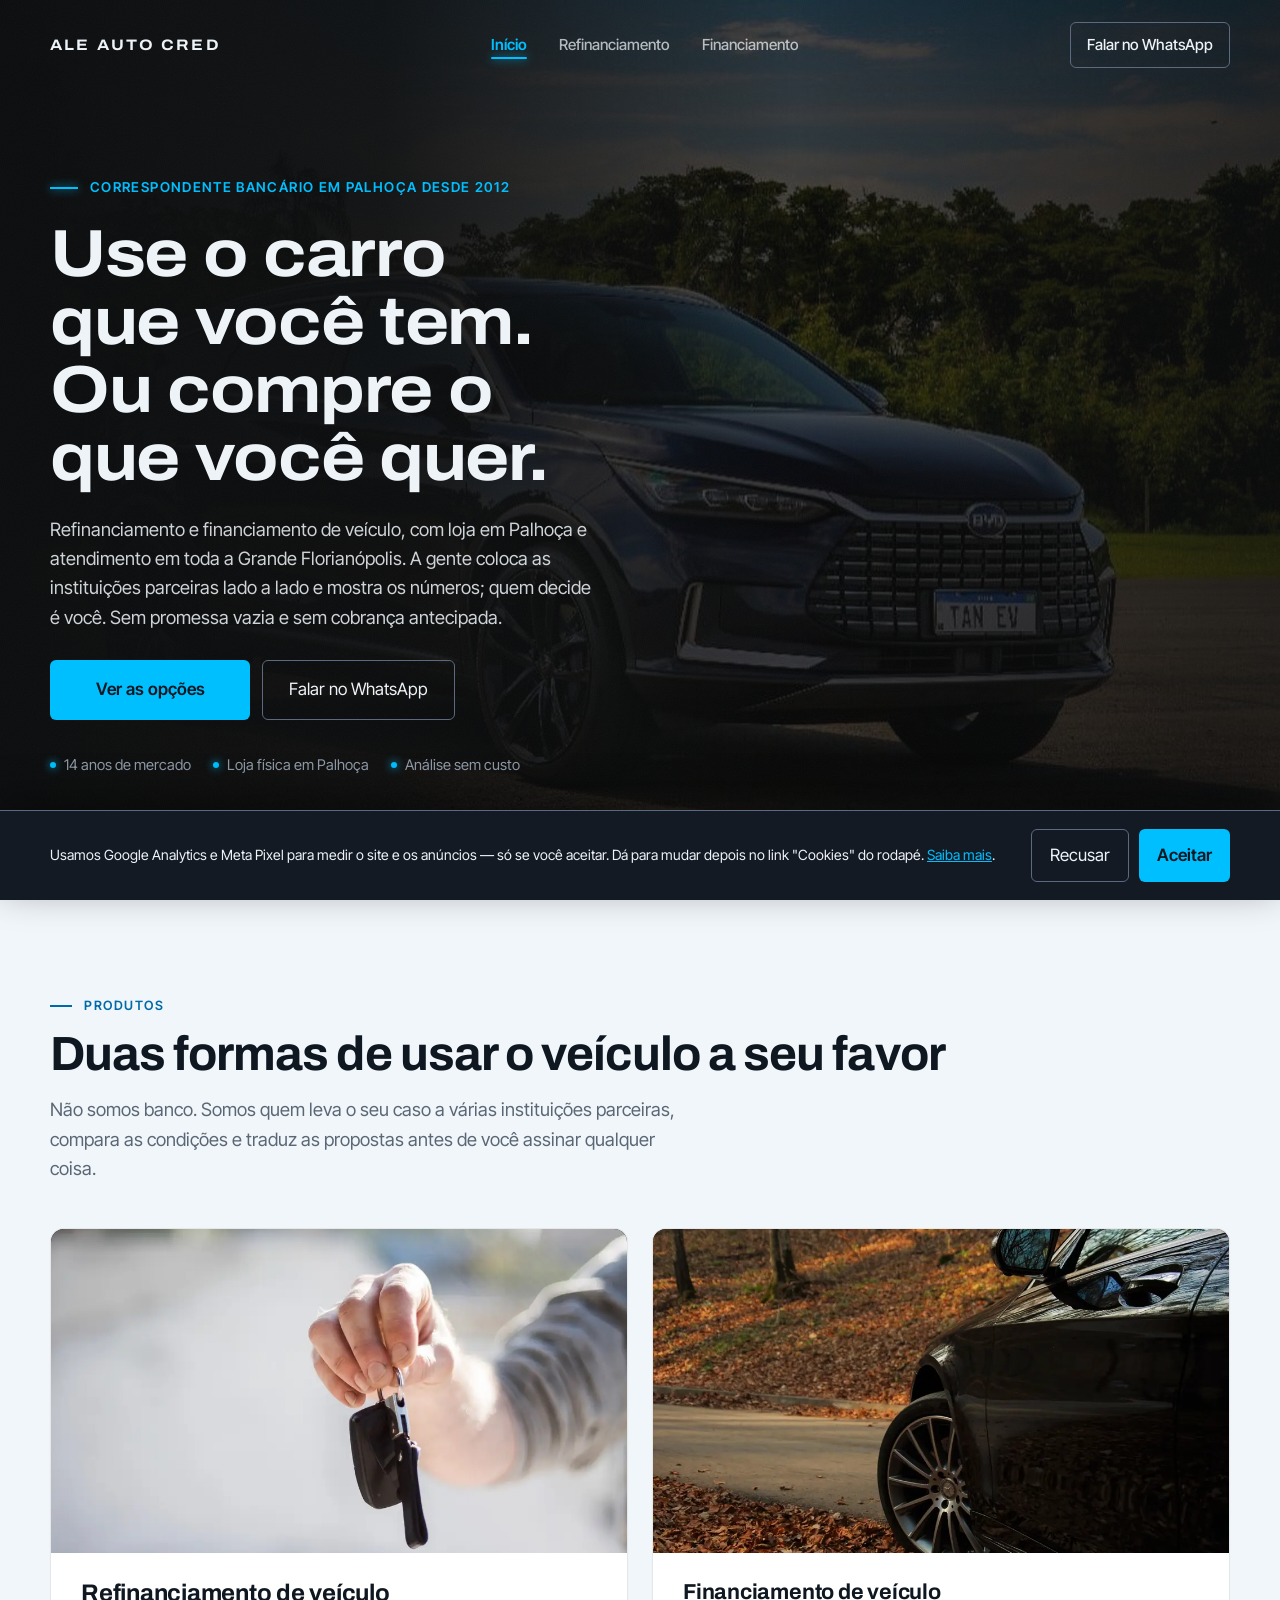
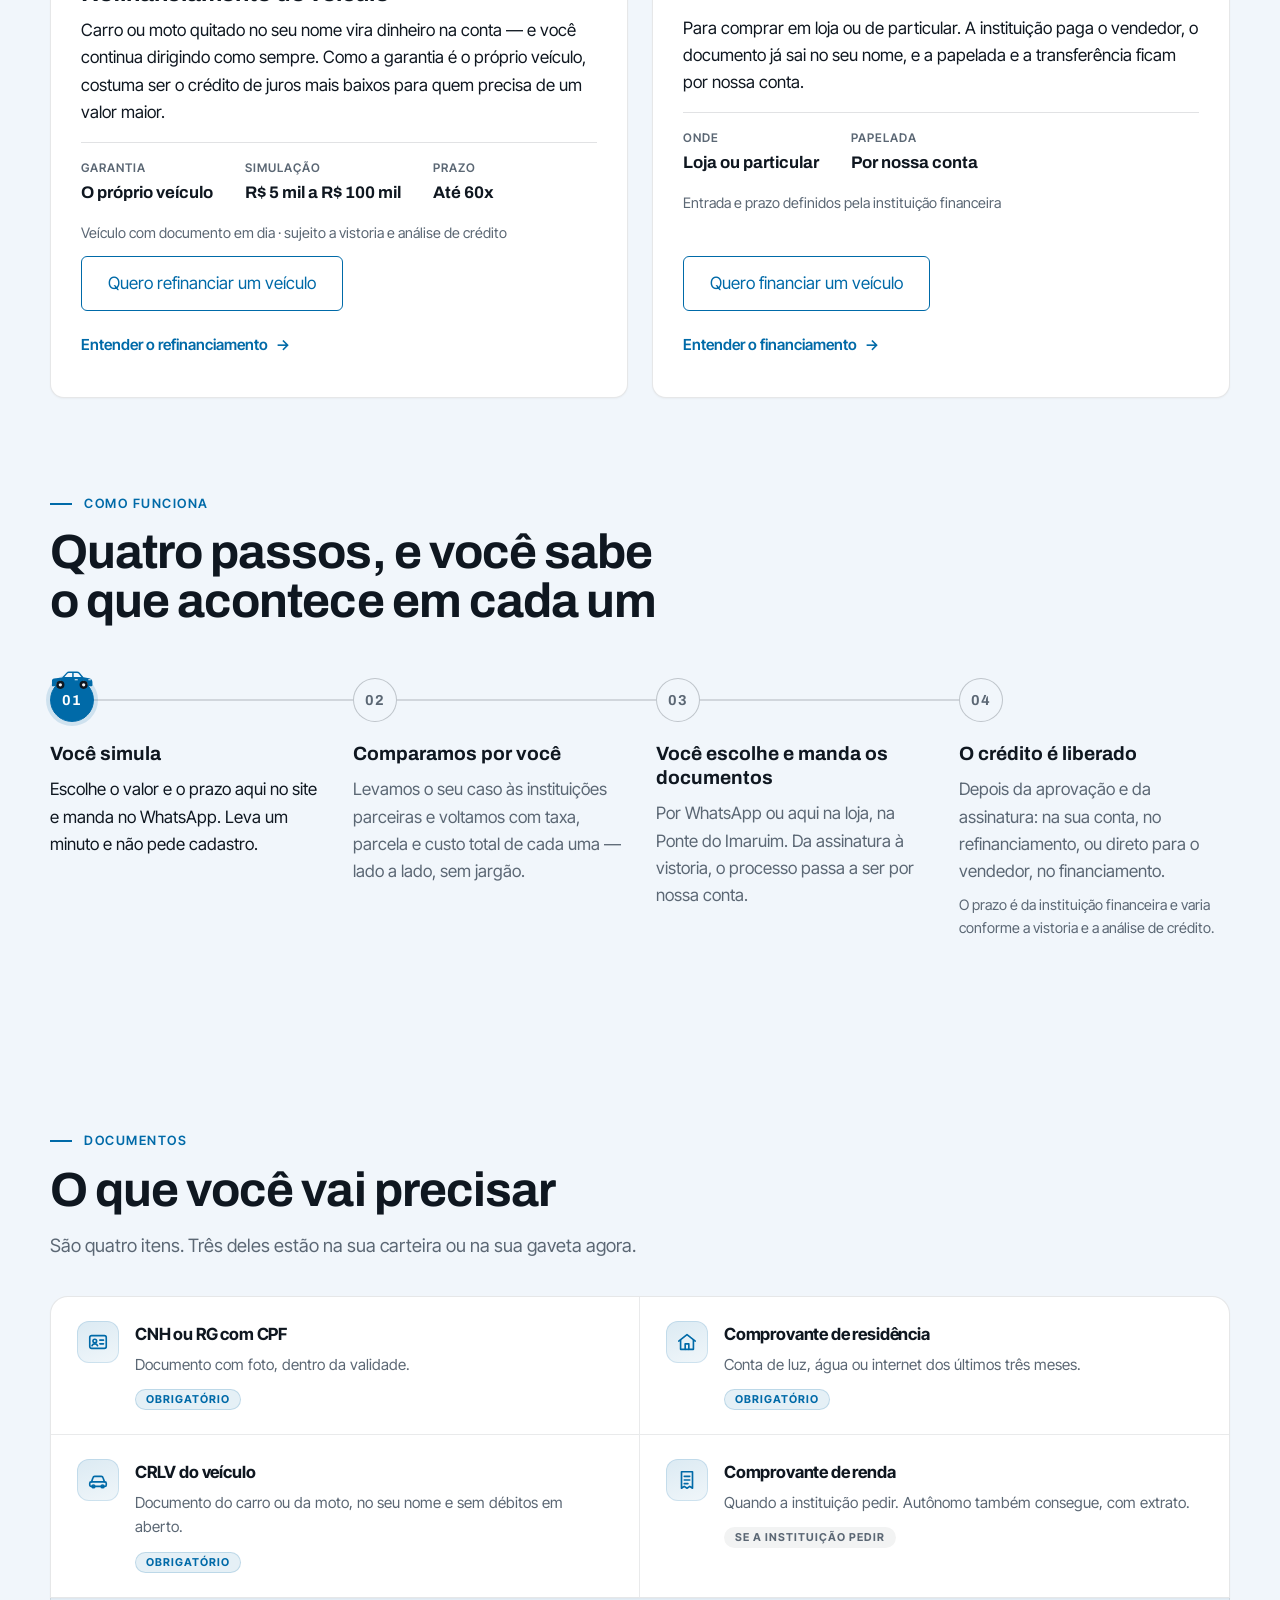
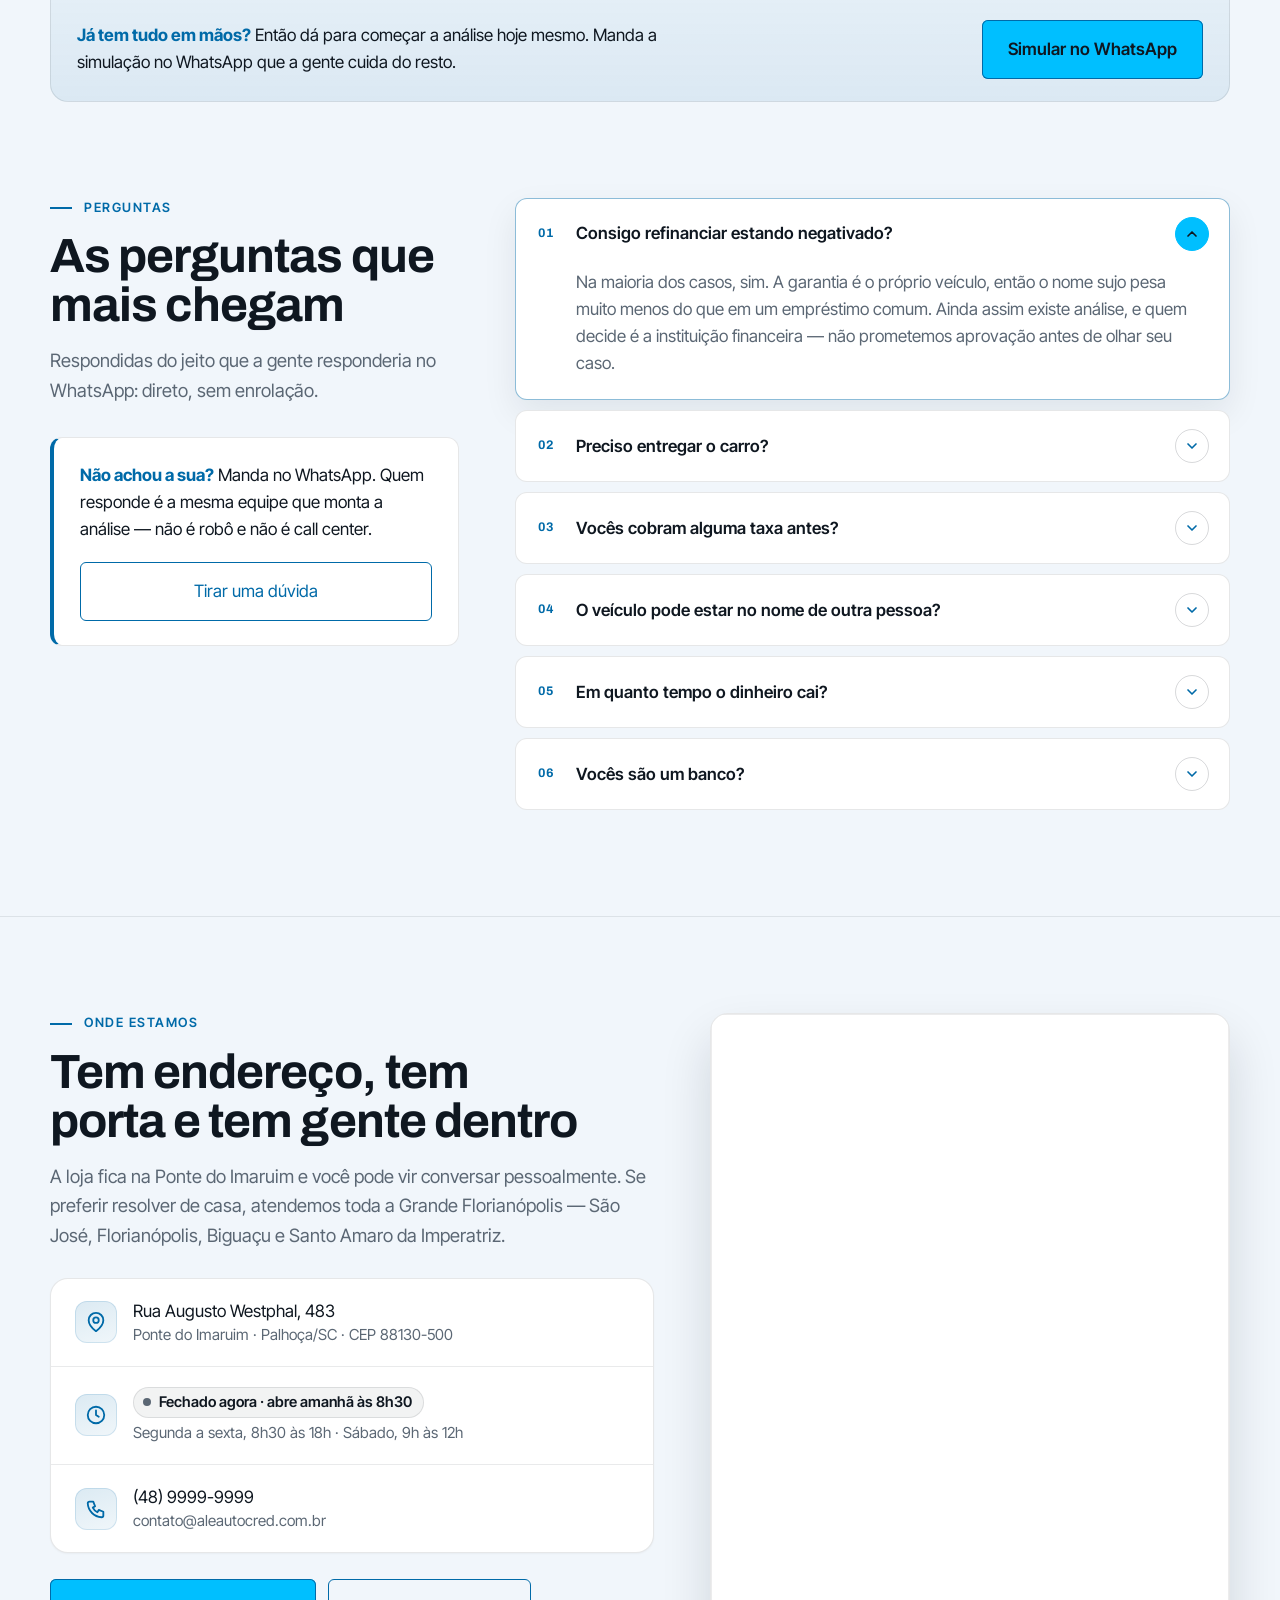
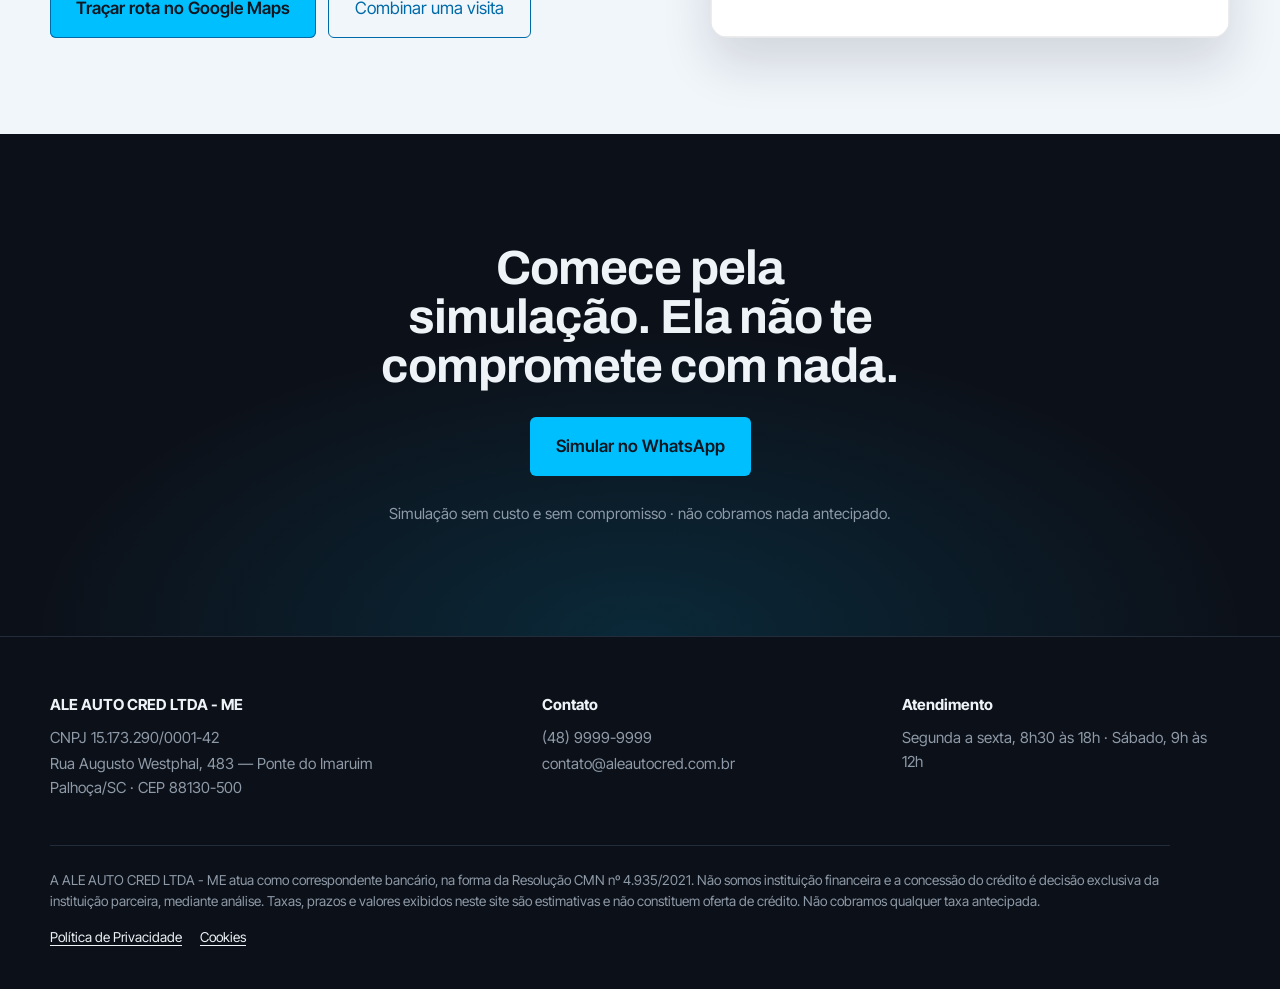
==== commit a224b498: "Add files via upload" ====
--- a/files/index.html
+++ b/files/index.html
@@ -11,14 +11,14 @@
 
 <meta property="og:type" content="website">
 <meta property="og:locale" content="pt_BR">
-<meta property="og:title" content="Seu carro quitado vale dinheiro na conta | Ale Auto Cred">
-<meta property="og:description" content="Refinanciamento e financiamento de veículo com atendimento presencial em Palhoça. Simulação sem custo.">
+<meta property="og:title" content="Use o carro que você tem. Ou compre o que você quer. | Ale Auto Cred">
+<meta property="og:description" content="Refinanciamento e financiamento de veículo em Palhoça. Comparamos as instituições parceiras e mostramos os números antes de você decidir. Simulação sem custo.">
 <meta property="og:image" content="https://www.aleautocred.com.br/img/og.jpg">
 
 <link rel="preconnect" href="https://fonts.googleapis.com">
 <link rel="preconnect" href="https://fonts.gstatic.com" crossorigin>
 <link rel="stylesheet" href="https://fonts.googleapis.com/css2?family=Archivo:wdth,wght@62..125,400..700&family=Inter+Tight:wght@400;500;600&display=swap">
-<link rel="stylesheet" href="estilo.css?v=20260916c">
+<link rel="stylesheet" href="estilo.css?v=20260922c">
 </head>
 <body>
 
@@ -48,9 +48,10 @@
   <div class="wrap hero-grid" id="conteudo">
     <div class="hero-txt" id="heroTxt">
       <p class="selo">Correspondente bancário em Palhoça desde 2012</p>
-      <h1>Seu carro quitado vale dinheiro na conta.</h1>
-      <p class="sub">Refinanciamento e financiamento de veículo com atendimento presencial em
-        Palhoça. Sem cobrança antecipada, sem promessa vazia: a gente simula, você decide.</p>
+      <h1>Use o carro que você tem. Ou compre o que você quer.</h1>
+      <p class="sub">Refinanciamento e financiamento de veículo, com loja em Palhoça e atendimento
+        em toda a Grande Florianópolis. A gente coloca as instituições parceiras lado a lado e mostra
+        os números; quem decide é você. Sem promessa vazia e sem cobrança antecipada.</p>
       <div class="ctas">
         <a class="btn-acento" href="#produtos">Ver as opções</a>
         <a class="btn-linha" data-zap data-origem="hero" href="#" target="_blank" rel="noopener">Falar no WhatsApp</a>
@@ -69,9 +70,9 @@
 <section class="papel-sec sec" id="produtos">
   <div class="wrap">
     <p class="rotulo-sec">Produtos</p>
-    <h2>O que dá pra fazer aqui</h2>
-    <p class="lede">Trabalhamos com instituições financeiras parceiras e comparamos as condições
-      antes de levar qualquer proposta para você.</p>
+    <h2>Duas formas de usar o veículo a seu favor</h2>
+    <p class="lede">Não somos banco. Somos quem leva o seu caso a várias instituições parceiras,
+      compara as condições e traduz as propostas antes de você assinar qualquer coisa.</p>
 
     <div class="produtos">
       <article class="produto destaque">
@@ -80,8 +81,9 @@
         </figure>
         <div class="produto-corpo">
           <h3>Refinanciamento de veículo</h3>
-          <p>Carro ou moto quitado no seu nome vira dinheiro na conta, e você continua usando o veículo
-            normalmente. É a opção com juros mais baixos para quem precisa de um valor maior.</p>
+          <p>Carro ou moto quitado no seu nome vira dinheiro na conta — e você continua dirigindo
+            como sempre. Como a garantia é o próprio veículo, costuma ser o crédito de juros mais
+            baixos para quem precisa de um valor maior.</p>
           <ul class="produto-dados">
             <li><span>Garantia</span><strong>O próprio veículo</strong></li>
             <li><span>Simulação</span><strong data-cfg="faixa">R$ 5 mil a R$ 100 mil</strong></li>
@@ -99,8 +101,8 @@
         </figure>
         <div class="produto-corpo">
           <h3>Financiamento de veículo</h3>
-          <p>Para comprar o carro em loja ou de particular, com entrada a partir do que couber no seu
-            bolso. A gente cuida da papelada e da transferência.</p>
+          <p>Para comprar em loja ou de particular. A instituição paga o vendedor, o documento já
+            sai no seu nome, e a papelada e a transferência ficam por nossa conta.</p>
           <ul class="produto-dados">
             <li><span>Onde</span><strong>Loja ou particular</strong></li>
             <li><span>Papelada</span><strong>Por nossa conta</strong></li>
@@ -118,27 +120,27 @@
 <section class="papel-sec sec sem-topo" id="como-funciona">
   <div class="wrap">
     <p class="rotulo-sec">Como funciona</p>
-    <h2>Quatro passos, sem surpresa</h2>
+    <h2>Quatro passos, e você sabe o que acontece em cada um</h2>
     <ol class="passos" id="passos">
       <li class="passo ativo" data-passo="0" aria-current="step">
         <span class="carro" aria-hidden="true"><span class="carro-corpo"><svg viewBox="0 0 46 22"><path class="lataria" d="M2 17.8V12.2c0-1.3.9-2.3 2.2-2.5l8.4-1.2 4.6-5c.7-.7 1.6-1.1 2.6-1.1h8.4c1.1 0 2.1.4 2.9 1.2l3.9 4.8 6 1c2 .3 3.4 2 3.4 4V16.6c0 .7-.5 1.2-1.2 1.2H39.23a4.3 4.3 0 1 0-8.06 0H14.83a4.3 4.3 0 1 0-8.06 0Z"/><path class="vidro" d="M23.2 3.9h-3.6c-.6 0-1.2.2-1.6.7l-2.9 3.4h8.1Z"/><path class="vidro" d="M24.8 3.9h3.6c.6 0 1.2.2 1.7.7l2.65 3.4h-7.95Z"/><path class="risco" d="M26.3 11h2.3M40.5 10.9h1.8"/><circle class="roda" cx="10.8" cy="16.3" r="4.3"/><circle class="roda" cx="35.2" cy="16.3" r="4.3"/><circle class="aro" cx="10.8" cy="16.3" r="1.7"/><circle class="aro" cx="35.2" cy="16.3" r="1.7"/></svg></span></span>
         <h3><button type="button" class="passo-bt"><span class="n" aria-hidden="true">01</span><span class="passo-titulo">Você simula</span></button></h3>
-        <p>Escolhe o valor e o prazo aqui no site e chama no WhatsApp. Leva um minuto.</p>
+        <p>Escolhe o valor e o prazo aqui no site e manda no WhatsApp. Leva um minuto e não pede cadastro.</p>
       </li>
       <li class="passo" data-passo="1">
         <span class="carro" aria-hidden="true"><span class="carro-corpo"><svg viewBox="0 0 46 22"><path class="lataria" d="M2 17.8V12.2c0-1.3.9-2.3 2.2-2.5l8.4-1.2 4.6-5c.7-.7 1.6-1.1 2.6-1.1h8.4c1.1 0 2.1.4 2.9 1.2l3.9 4.8 6 1c2 .3 3.4 2 3.4 4V16.6c0 .7-.5 1.2-1.2 1.2H39.23a4.3 4.3 0 1 0-8.06 0H14.83a4.3 4.3 0 1 0-8.06 0Z"/><path class="vidro" d="M23.2 3.9h-3.6c-.6 0-1.2.2-1.6.7l-2.9 3.4h8.1Z"/><path class="vidro" d="M24.8 3.9h3.6c.6 0 1.2.2 1.7.7l2.65 3.4h-7.95Z"/><path class="risco" d="M26.3 11h2.3M40.5 10.9h1.8"/><circle class="roda" cx="10.8" cy="16.3" r="4.3"/><circle class="roda" cx="35.2" cy="16.3" r="4.3"/><circle class="aro" cx="10.8" cy="16.3" r="1.7"/><circle class="aro" cx="35.2" cy="16.3" r="1.7"/></svg></span></span>
-        <h3><button type="button" class="passo-bt"><span class="n" aria-hidden="true">02</span><span class="passo-titulo">Enviamos as opções</span></button></h3>
-        <p>Comparamos as condições das instituições parceiras e mostramos taxa, parcela e custo total de cada uma.</p>
+        <h3><button type="button" class="passo-bt"><span class="n" aria-hidden="true">02</span><span class="passo-titulo">Comparamos por você</span></button></h3>
+        <p>Levamos o seu caso às instituições parceiras e voltamos com taxa, parcela e custo total de cada uma — lado a lado, sem jargão.</p>
       </li>
       <li class="passo" data-passo="2">
         <span class="carro" aria-hidden="true"><span class="carro-corpo"><svg viewBox="0 0 46 22"><path class="lataria" d="M2 17.8V12.2c0-1.3.9-2.3 2.2-2.5l8.4-1.2 4.6-5c.7-.7 1.6-1.1 2.6-1.1h8.4c1.1 0 2.1.4 2.9 1.2l3.9 4.8 6 1c2 .3 3.4 2 3.4 4V16.6c0 .7-.5 1.2-1.2 1.2H39.23a4.3 4.3 0 1 0-8.06 0H14.83a4.3 4.3 0 1 0-8.06 0Z"/><path class="vidro" d="M23.2 3.9h-3.6c-.6 0-1.2.2-1.6.7l-2.9 3.4h8.1Z"/><path class="vidro" d="M24.8 3.9h3.6c.6 0 1.2.2 1.7.7l2.65 3.4h-7.95Z"/><path class="risco" d="M26.3 11h2.3M40.5 10.9h1.8"/><circle class="roda" cx="10.8" cy="16.3" r="4.3"/><circle class="roda" cx="35.2" cy="16.3" r="4.3"/><circle class="aro" cx="10.8" cy="16.3" r="1.7"/><circle class="aro" cx="35.2" cy="16.3" r="1.7"/></svg></span></span>
         <h3><button type="button" class="passo-bt"><span class="n" aria-hidden="true">03</span><span class="passo-titulo">Você escolhe e manda os documentos</span></button></h3>
-        <p>Pode ser por WhatsApp ou aqui na loja, na Ponte do Imaruim. Nós montamos o processo.</p>
+        <p>Por WhatsApp ou aqui na loja, na Ponte do Imaruim. Da assinatura à vistoria, o processo passa a ser por nossa conta.</p>
       </li>
       <li class="passo" data-passo="3">
-        <h3><button type="button" class="passo-bt"><span class="n" aria-hidden="true">04</span><span class="passo-titulo">O dinheiro cai na sua conta</span></button></h3>
-        <p>Depois da aprovação e da assinatura, o crédito é liberado pela instituição financeira.</p>
-        <p class="cond">O prazo varia conforme a instituição e a análise de crédito.</p>
+        <h3><button type="button" class="passo-bt"><span class="n" aria-hidden="true">04</span><span class="passo-titulo">O crédito é liberado</span></button></h3>
+        <p>Depois da aprovação e da assinatura: na sua conta, no refinanciamento, ou direto para o vendedor, no financiamento.</p>
+        <p class="cond">O prazo é da instituição financeira e varia conforme a vistoria e a análise de crédito.</p>
       </li>
     </ol>
   </div>
@@ -162,7 +164,7 @@
   <div class="wrap">
     <p class="rotulo-sec">Documentos</p>
     <h2>O que você vai precisar</h2>
-    <p class="lede">São quatro itens, e três deles você provavelmente já tem na carteira ou na gaveta.</p>
+    <p class="lede">São quatro itens. Três deles estão na sua carteira ou na sua gaveta agora.</p>
     <div class="docs" id="docs">
       <div class="doc">
         <span class="doc-icone" aria-hidden="true"><svg viewBox="0 0 24 24"><rect x="3" y="5" width="18" height="14" rx="2"/><circle cx="8.5" cy="11" r="2"/><path d="M14 10h4M14 14h4M5.5 16c.6-1.5 1.7-2 3-2s2.4.5 3 2"/></svg></span>
@@ -198,7 +200,7 @@
       </div>
     </div>
     <div class="docs-pronto">
-      <p><strong>Já tem tudo em mãos?</strong> É o suficiente para começar a análise — chame no WhatsApp com a simulação pronta.</p>
+      <p><strong>Já tem tudo em mãos?</strong> Então dá para começar a análise hoje mesmo. Manda a simulação no WhatsApp que a gente cuida do resto.</p>
       <a class="btn-acento" data-zap data-origem="documentos" href="#" target="_blank" rel="noopener">Simular no WhatsApp</a>
     </div>
   </div>
@@ -209,12 +211,12 @@
   <div class="wrap faq-grid">
     <div class="faq-intro">
       <p class="rotulo-sec">Perguntas</p>
-      <h2>Perguntas frequentes</h2>
-      <p class="lede">As dúvidas que mais chegam no WhatsApp, respondidas sem enrolação.</p>
+      <h2>As perguntas que mais chegam</h2>
+      <p class="lede">Respondidas do jeito que a gente responderia no WhatsApp: direto, sem enrolação.</p>
     </div>
     <div class="faq" id="faq"></div>
     <div class="faq-ajuda">
-      <p><strong>Não achou a sua?</strong> Manda no WhatsApp. Quem responde é a mesma equipe que faz a análise, em horário comercial.</p>
+      <p><strong>Não achou a sua?</strong> Manda no WhatsApp. Quem responde é a mesma equipe que monta a análise — não é robô e não é call center.</p>
       <a class="btn-linha" data-zap data-mensagem="duvida" data-origem="faq" href="#" target="_blank" rel="noopener">Tirar uma dúvida</a>
     </div>
   </div>
@@ -231,13 +233,14 @@
 </section>
 
 <!-- ═══════════════ ONDE ESTAMOS ═══════════════ -->
-<section class="painel-sec sec" id="onde-estamos">
+<section class="papel-sec sec" id="onde-estamos">
   <div class="wrap local">
     <div class="local-txt">
       <p class="rotulo-sec">Onde estamos</p>
-      <h2>Atendimento presencial em Palhoça</h2>
-      <p class="lede">Loja na Ponte do Imaruim, e atendimento 100% remoto para toda a Grande
-        Florianópolis — São José, Florianópolis, Biguaçu e Santo Amaro da Imperatriz.</p>
+      <h2>Tem endereço, tem porta e tem gente dentro</h2>
+      <p class="lede">A loja fica na Ponte do Imaruim e você pode vir conversar pessoalmente. Se
+        preferir resolver de casa, atendemos toda a Grande Florianópolis — São José, Florianópolis,
+        Biguaçu e Santo Amaro da Imperatriz.</p>
 
       <div class="cartao">
         <div class="linha-info">
@@ -276,7 +279,7 @@
 <!-- ═══════════════ CTA FINAL ═══════════════ -->
 <section class="painel-sec fim-sec">
   <div class="wrap fim">
-    <h2>Descubra quanto seu veículo libera hoje.</h2>
+    <h2>Comece pela simulação. Ela não te compromete com nada.</h2>
     <a class="btn-acento" data-zap data-origem="final" href="#" target="_blank" rel="noopener">Simular no WhatsApp</a>
     <p class="fina">Simulação sem custo e sem compromisso · não cobramos nada antecipado.</p>
   </div>
--- a/files/estilo.css
+++ b/files/estilo.css
@@ -729,6 +729,35 @@
   filter:invert(.92) hue-rotate(185deg) saturate(.55) brightness(.92) contrast(.95);
 }
 .mapa::after{content:"";position:absolute;inset:0;pointer-events:none;box-shadow:inset 0 0 0 1px rgba(255,255,255,.05),inset 0 0 80px rgba(12,16,24,.5)}
+
+/* A mesma seção sobre papel. Três caixas soltas sobre claro leem como campo
+   desabilitado, então aqui as informações se juntam num cartão branco só,
+   separadas por fio — a mesma construção de .docs-lista. O fio de cima
+   separa a seção do FAQ, que é papel igual; adjacência em CSS não resolve
+   porque a seção de avaliações fica entre as duas, mesmo escondida. */
+#onde-estamos{border-top:1px solid rgba(15,23,32,.09)}
+.papel-sec .cartao{
+  gap:0;background:var(--branco);
+  border:1px solid rgba(15,23,32,.1);border-radius:18px;overflow:hidden;
+  box-shadow:0 1px 2px rgba(15,23,32,.04);
+}
+.papel-sec .linha-info{
+  background:transparent;border:0;border-radius:0;padding:20px 24px;transform:none;
+}
+.papel-sec .linha-info + .linha-info{border-top:1px solid rgba(15,23,32,.09)}
+.papel-sec .linha-info:hover{background:rgba(0,106,168,.035);transform:none}
+.papel-sec .linha-info svg{
+  stroke:var(--acento-tinta);
+  background:linear-gradient(160deg,rgba(0,106,168,.14),rgba(0,106,168,.06));
+  box-shadow:inset 0 0 0 1px rgba(0,106,168,.14);
+}
+.papel-sec .status{background:rgba(15,23,32,.05);box-shadow:inset 0 0 0 1px rgba(15,23,32,.1)}
+.papel-sec .status-luz{background:var(--grafite-papel)}
+.papel-sec .status.aberto{color:var(--acento-tinta);background:rgba(0,106,168,.1);box-shadow:inset 0 0 0 1px rgba(0,106,168,.22)}
+.papel-sec .status.aberto .status-luz{background:var(--acento-tinta);box-shadow:0 0 10px rgba(0,106,168,.45)}
+.papel-sec .mapa{border-color:rgba(15,23,32,.1);background:var(--branco);box-shadow:0 26px 50px rgba(15,23,32,.14)}
+.papel-sec .mapa iframe{filter:none}
+.papel-sec .mapa::after{box-shadow:inset 0 0 0 1px rgba(15,23,32,.08)}
 
 /* CTA final */
 .fim-sec{background:radial-gradient(70% 90% at 50% 100%,rgba(0,191,255,.14),transparent 70%) var(--noite)}
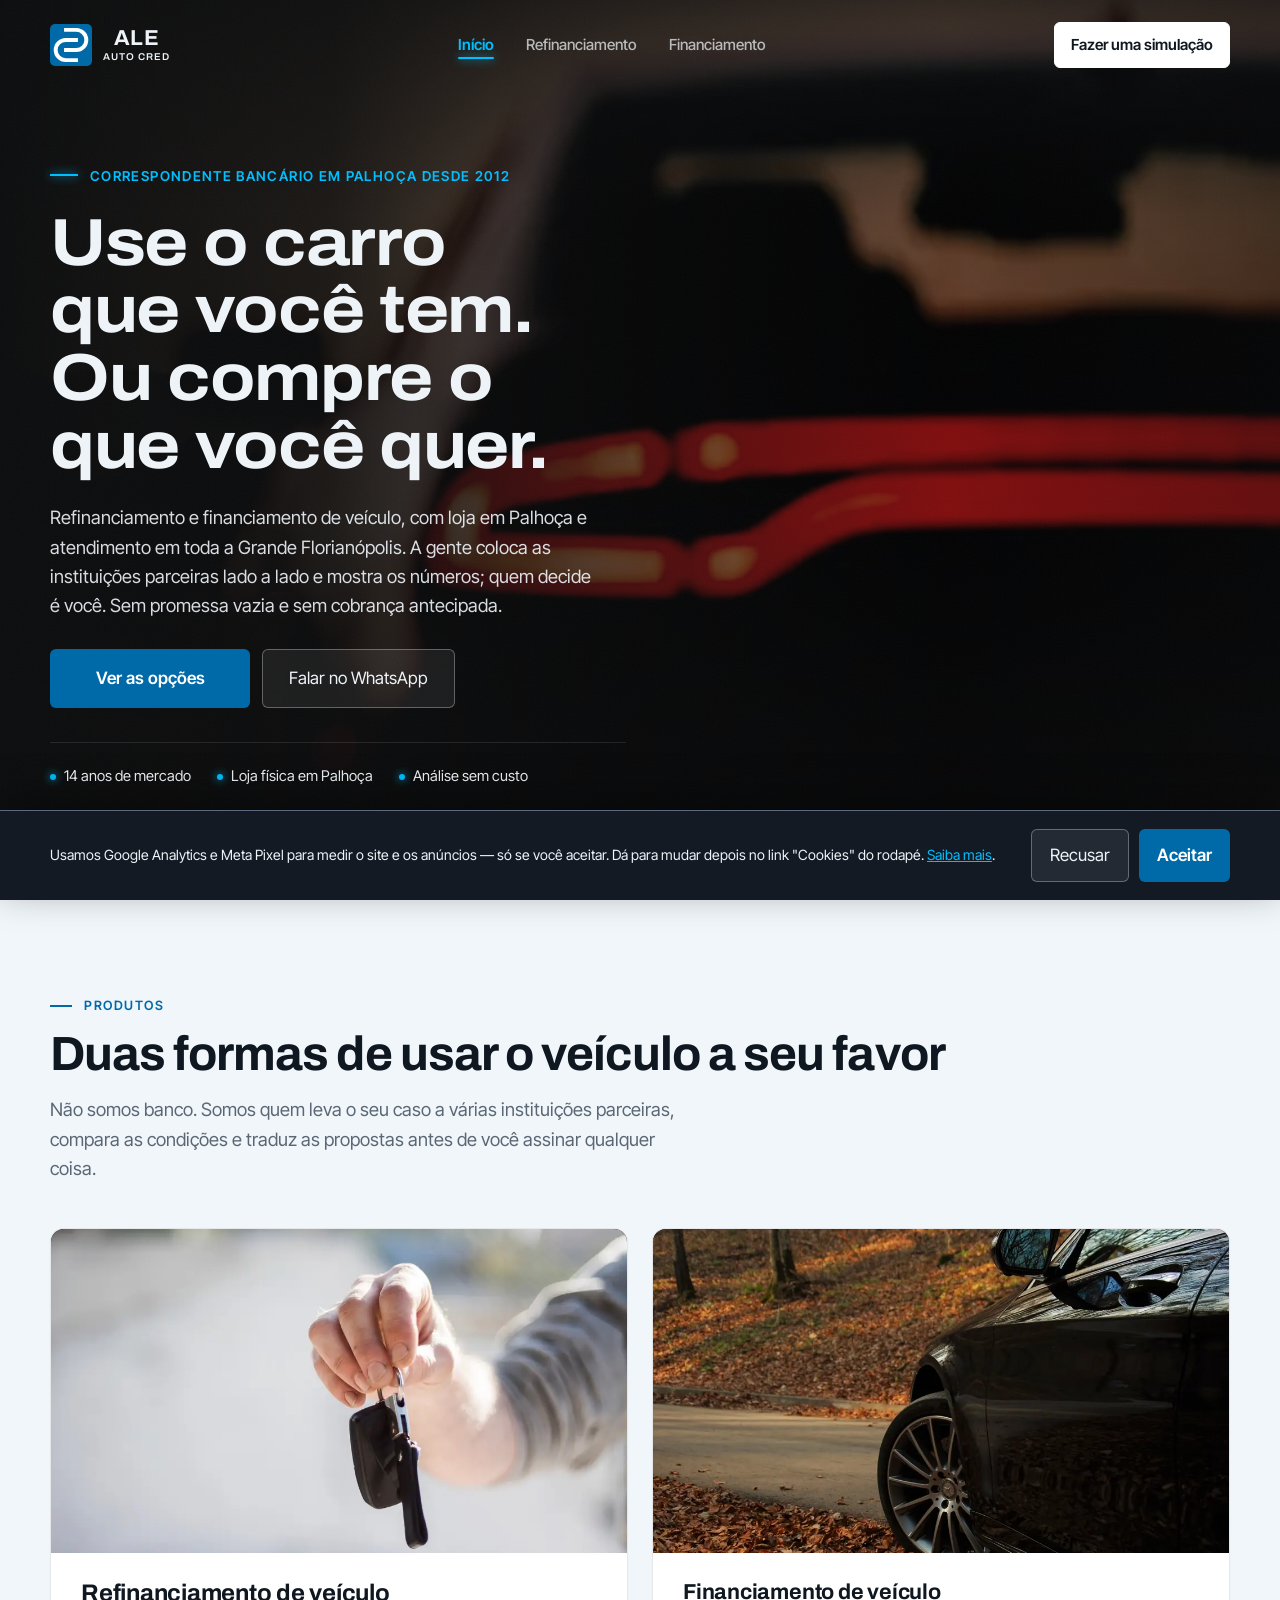
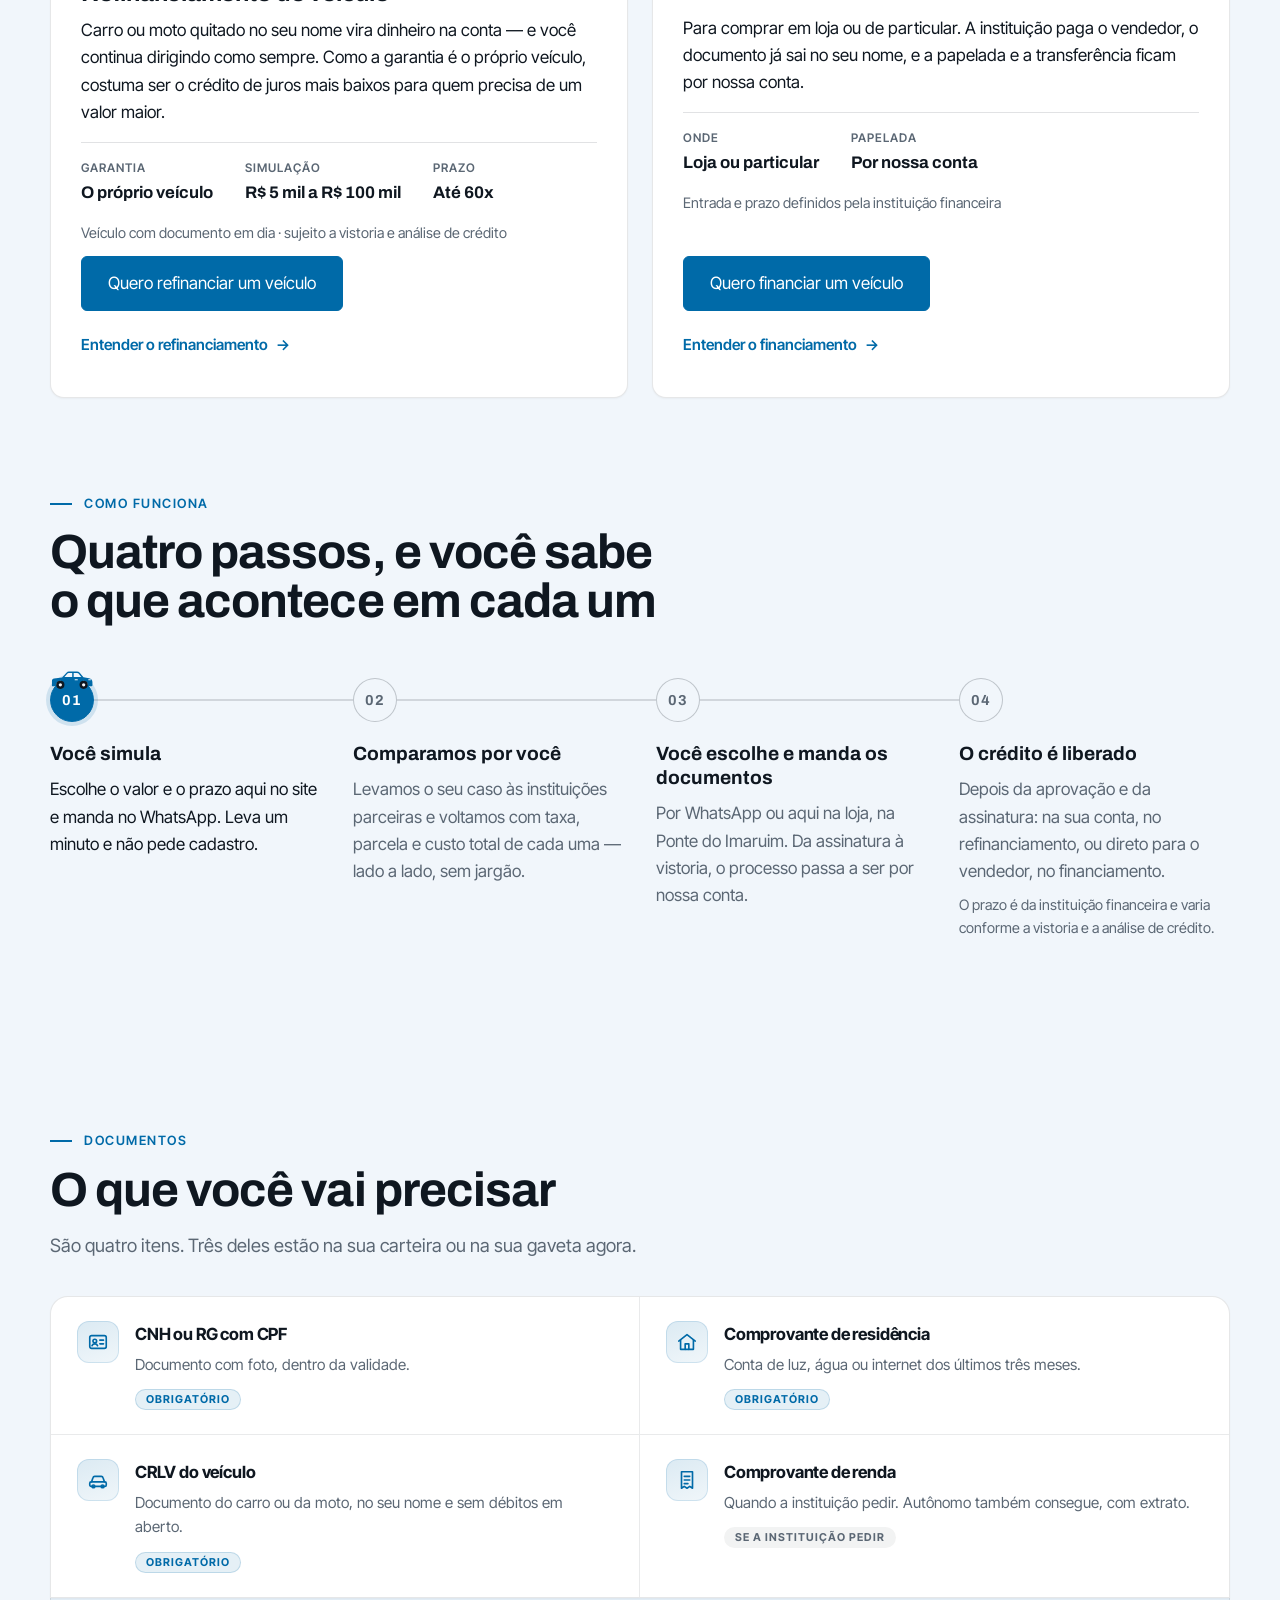
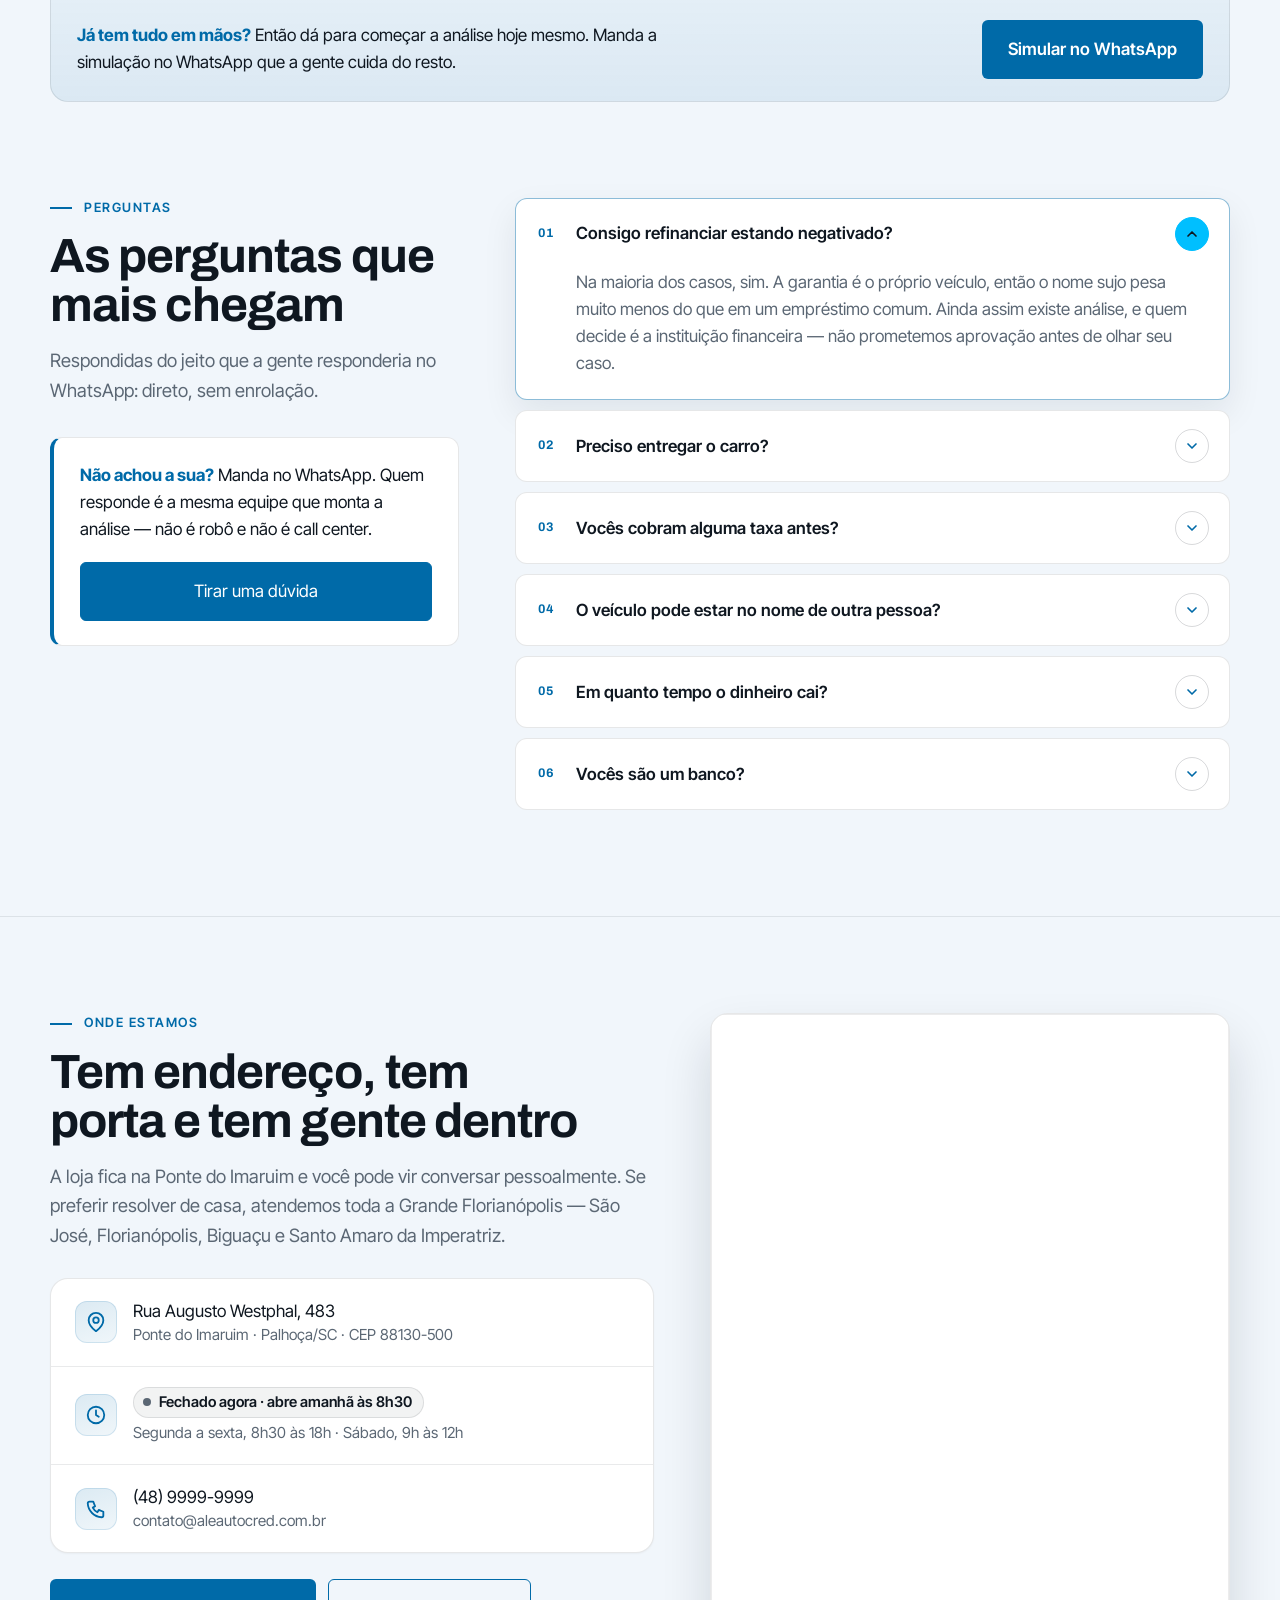
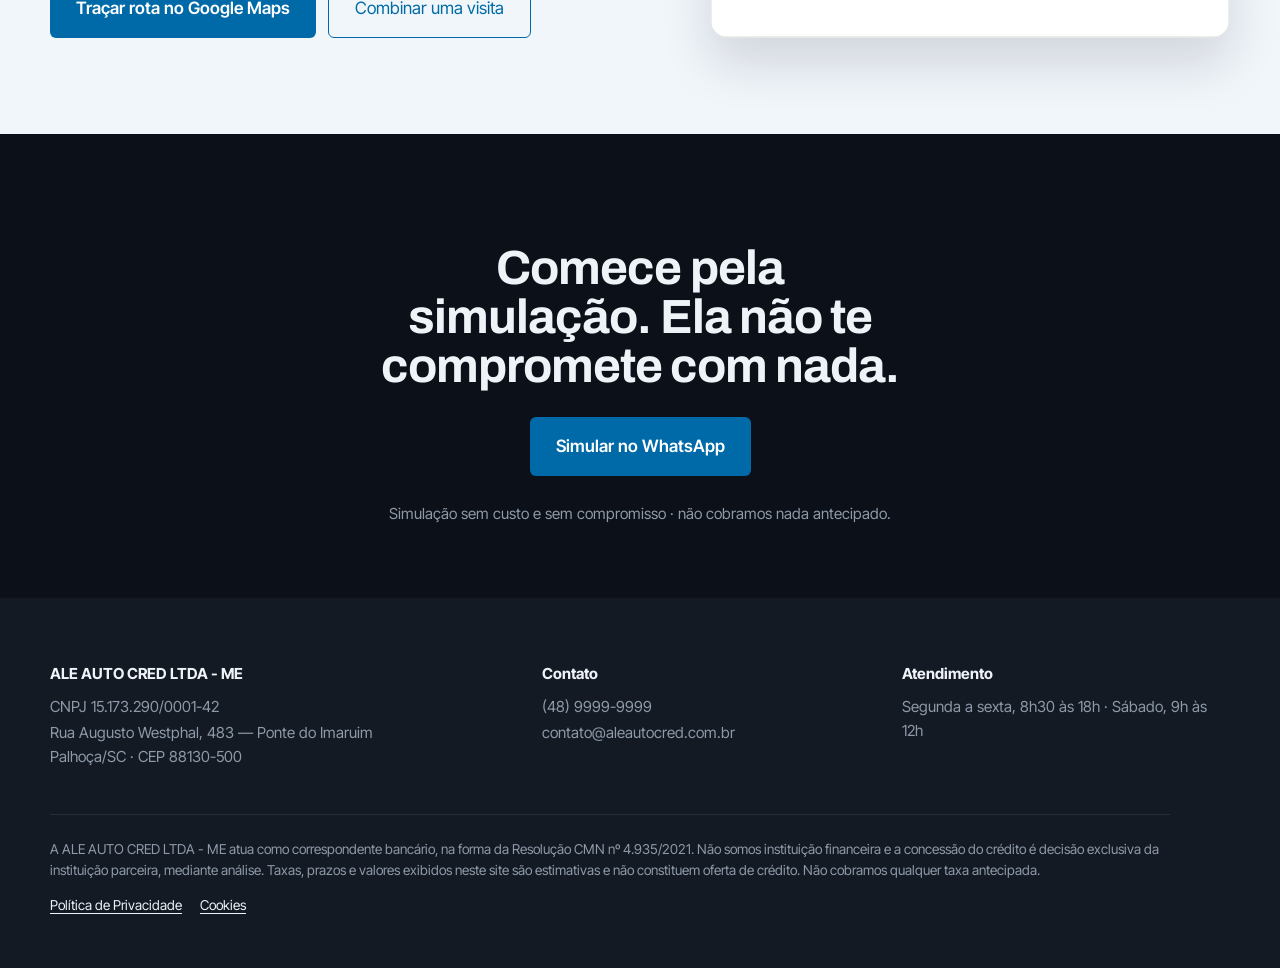
==== commit 47f50639: "Add files via upload" ====
--- a/files/index.html
+++ b/files/index.html
@@ -3,11 +3,15 @@
 <head>
 <meta charset="utf-8">
 <meta name="viewport" content="width=device-width, initial-scale=1">
-<title>Refinanciamento e financiamento de veículo em Palhoça | Ale Auto Cred</title>
+<title>Ale Auto Cred - Início</title>
 <meta name="description" content="Refinanciamento e financiamento de veículo em Palhoça e toda a Grande Florianópolis. Use seu carro quitado para receber dinheiro na conta. Sem cobrança antecipada. Correspondente bancário desde 2012.">
 <meta name="theme-color" content="#0C1018">
 <link rel="canonical" href="https://www.aleautocred.com.br/">
-<link rel="icon" href="img/favicon.svg" type="image/svg+xml">
+<link rel="icon" href="img/logo.svg" type="image/svg+xml">
+<!-- Não há preload da foto do hero: ela virou <picture> no corpo da página,
+     com fetchpriority="high". O varredor de pré-carga do navegador acha a
+     tag nos primeiros bytes do HTML, e um preload à parte só arriscaria
+     baixar um tamanho diferente do que o srcset viesse a escolher. -->
 
 <meta property="og:type" content="website">
 <meta property="og:locale" content="pt_BR">
@@ -18,7 +22,7 @@
 <link rel="preconnect" href="https://fonts.googleapis.com">
 <link rel="preconnect" href="https://fonts.gstatic.com" crossorigin>
 <link rel="stylesheet" href="https://fonts.googleapis.com/css2?family=Archivo:wdth,wght@62..125,400..700&family=Inter+Tight:wght@400;500;600&display=swap">
-<link rel="stylesheet" href="estilo.css?v=20260922c">
+<link rel="stylesheet" href="estilo.css?v=20260924v">
 </head>
 <body>
 
@@ -26,7 +30,25 @@
 
 <!-- ═══════════════ HERO ═══════════════ -->
 <section class="hero" id="topo">
-  <div class="hero-foto" aria-hidden="true"></div>
+  <!-- A foto do hero é <picture>, não background de CSS: só assim o navegador
+       escolhe o tamanho pela tela (srcset) e acha a imagem já nos primeiros
+       bytes do HTML, sem esperar a folha de estilo. Os arquivos saem de
+       `node ferramentas/imagens.mjs` — não edite a lista à mão.
+       O primeiro <source> é o recorte em pé, só no celular: a caixa do hero
+       lá é estreita e alta, e cobri-la com a foto deitada obrigaria o
+       navegador a ampliar a imagem a mais de 3x a largura da tela só para
+       preencher a altura. O `130vw` não é chute — é a largura que o recorte
+       3:5 ocupa depois do corte, e sem ele o navegador pediria um arquivo
+       menor do que vai desenhar. -->
+  <picture class="hero-foto">
+    <source media="(max-width:900px)" type="image/webp"
+            srcset="img/hero-pe-600.webp?v=20260924 600w, img/hero-pe-900.webp?v=20260924 900w, img/hero-pe-1200.webp?v=20260924 1200w, img/hero-pe-1280.webp?v=20260924 1280w"
+            sizes="130vw">
+    <source type="image/webp"
+            srcset="img/hero-800.webp?v=20260924 800w, img/hero-1200.webp?v=20260924 1200w, img/hero-1600.webp?v=20260924 1600w, img/hero-2400.webp?v=20260924 2400w, img/hero-3200.webp?v=20260924 3200w"
+            sizes="100vw">
+    <img src="img/hero.jpg?v=20260924" alt="" width="1600" height="1067" fetchpriority="high" decoding="async">
+  </picture>
   <div class="hero-tinta" aria-hidden="true"></div>
   <canvas id="pista" aria-hidden="true"></canvas>
   <div class="veu" aria-hidden="true"></div>
@@ -35,13 +57,24 @@
 
   <header class="topo">
     <div class="wrap topo-in">
-      <a class="marca" href="index.html">ALE AUTO CRED</a>
-      <nav class="menu" aria-label="Principal">
+      <a class="marca" href="index.html" aria-label="Ale Auto Cred">
+        <img class="marca-simbolo" src="img/logo.svg" alt="" width="42" height="42">
+        <span class="marca-nome" aria-hidden="true">
+          <span class="marca-l1">Ale</span>
+          <span class="marca-l2">Auto Cred</span>
+        </span>
+      </a>
+      <button class="menu-bt" type="button" aria-expanded="false" aria-controls="menuPrincipal" aria-label="Abrir menu">
+        <span class="menu-bt-barras" aria-hidden="true"></span>
+      </button>
+      <div class="topo-painel" id="menuPrincipal">
+        <nav class="menu" aria-label="Principal">
         <a href="index.html" aria-current="page">Início</a>
         <a href="refinanciamento.html">Refinanciamento</a>
         <a href="financiamento.html">Financiamento</a>
       </nav>
-      <a class="topo-link" data-zap data-origem="header" href="#" target="_blank" rel="noopener">Falar no WhatsApp</a>
+      <a class="topo-link" data-zap data-origem="header" href="#" target="_blank" rel="noopener">Fazer uma simulação</a>
+      </div>
     </div>
   </header>
 
@@ -367,6 +400,6 @@
 }
 </script>
 
-<script src="app.js?v=20260916c" defer></script>
+<script src="app.js?v=20260924a" defer></script>
 </body>
 </html>
--- a/files/estilo.css
+++ b/files/estilo.css
@@ -1,1023 +1,1332 @@
-﻿/* ═══════════════════════════════════════════════════════════
-   ALE AUTO CRED — folha de estilo
-   Conceito: painel de instrumentos × papel de contrato
-   ═══════════════════════════════════════════════════════════ */
-
-:root{
-  /* ── ESCURO: painel de instrumentos (hero, quem atende, avaliações, local, CTA, rodapé) ── */
-  --noite:#0C1018;         /* fundo do painel apagado */
-  --painel:#141A24;        /* superfície elevada no escuro */
-  --filete:#232C3A;        /* borda decorativa no escuro (1,35:1 — nunca em controle) */
-  --filete-ui:#5B6A80;     /* borda de controle no escuro (3,46:1 noite · 3,17:1 painel) */
-
-  /* ── AZUL: a luz e a ação ── */
-  --acento:#00BFFF;         /* retroiluminação e botões (8,97:1 sobre noite) */
-  --acento-luz:#66D9FF;     /* só brilho e hover, nunca texto pequeno */
-  --acento-tinta:#006AA8;   /* azul sobre fundo claro (5,33:1 sobre papel) */
-
-  /* ── CLARO: papel de contrato ── */
-  --papel:#F1F6FB;         /* papel frio */
-  --branco:#FFFFFF;
-  --tinta:#0F1720;         /* texto sobre papel e sobre azul (8,50:1 no botão) */
-  --grafite-papel:#5B6774; /* texto secundário sobre papel (5,31:1) */
-
-  /* ── TEXTO SOBRE ESCURO ── */
-  --claro:#EEF3F8;
-  --grafite:#8E9AA8;       /* texto secundário sobre escuro (6,65:1 noite · 6,10:1 painel) */
-
-  --foco:var(--acento);
-
-  /* ── FOTO DO HERO ──────────────────────────────────────────
-     Uma foto por página: a home usa img/hero.jpg e cada página de
-     produto troca esta variável no próprio data-produto, logo
-     abaixo de .hero-foto. Para trocar, salve a nova foto por cima
-     do arquivo (horizontal, assunto do lado direito). A tinta
-     azul/noite é aplicada por CSS, então a foto real entra sem
-     reeditar cor.                                               */
-  --hero-img:url('img/hero.jpg');
-
-  --barra-h:0px;           /* altura da barra de cookies, definida pelo JS */
-}
-
-*,*::before,*::after{box-sizing:border-box}
-html{scroll-behavior:smooth}
-body{
-  margin:0;
-  font-family:'Inter Tight',system-ui,-apple-system,sans-serif;
-  font-size:17px;
-  line-height:1.6;
-  color:var(--claro);
-  background:var(--noite);
-  -webkit-font-smoothing:antialiased;
-}
-h1,h2,h3,.num{
-  font-family:'Archivo',system-ui,sans-serif;
-  font-weight:700;
-  letter-spacing:-.02em;
-  line-height:1.02;
-  margin:0;
-}
-h1{font-size:clamp(2.5rem,5.2vw,4.5rem);font-stretch:112%;text-wrap:balance}
-h2{font-size:clamp(2rem,4vw,3rem);text-wrap:balance}
-h3{font-size:1.375rem;letter-spacing:-.01em}
-p{margin:0}
-a{color:inherit}
-button{font:inherit;cursor:pointer;border:none;background:none;color:inherit}
-img,svg{display:block;max-width:100%}
-[hidden]{display:none!important}
-.wrap{width:min(1180px,100% - 40px);margin-inline:auto}
-
-:focus-visible{outline:3px solid var(--foco);outline-offset:3px;border-radius:4px}
-.papel-sec :focus-visible{outline-color:var(--acento-tinta)}
-
-.pula{position:absolute;left:-999px;top:12px;background:var(--acento);color:var(--tinta);padding:10px 16px;border-radius:6px;font-weight:600;z-index:100}
-.pula:focus{left:12px}
-.sr{position:absolute;width:1px;height:1px;overflow:hidden;clip:rect(0 0 0 0);white-space:nowrap}
-
-/* ─────────────────────────────────────────────────────────────
-   BOTÕES
-   ───────────────────────────────────────────────────────────── */
-.btn-acento{
-  display:inline-flex;align-items:center;justify-content:center;gap:8px;
-  background:var(--acento);color:var(--tinta);
-  font-weight:600;padding:16px 26px;min-height:52px;border-radius:6px;
-  text-decoration:none;text-align:center;
-  box-shadow:0 0 0 0 rgba(0,191,255,0);
-  transition:background .15s,box-shadow .2s;
-}
-.btn-acento:hover{background:var(--acento-luz);box-shadow:0 0 28px rgba(0,191,255,.28)}
-.papel-sec .btn-acento{box-shadow:inset 0 0 0 1px var(--acento-tinta)}
-.papel-sec .btn-acento:hover{box-shadow:inset 0 0 0 1px var(--acento-tinta),0 0 28px rgba(0,191,255,.28)}
-.btn-linha{
-  display:inline-flex;align-items:center;justify-content:center;
-  border:1px solid var(--filete-ui);color:var(--claro);
-  padding:15px 26px;min-height:52px;border-radius:6px;text-decoration:none;
-  transition:border-color .15s,background .15s;
-}
-.btn-linha:hover{border-color:var(--acento);background:rgba(0,191,255,.08)}
-.papel-sec .btn-linha{border-color:var(--acento-tinta);color:var(--acento-tinta)}
-.papel-sec .btn-linha:hover{background:rgba(0,106,168,.08)}
-
-/* ─────────────────────────────────────────────────────────────
-   HERO — painel apagado que acende
-   ───────────────────────────────────────────────────────────── */
-.hero{
-  position:relative;isolation:isolate;overflow:hidden;
-  min-height:100dvh;display:flex;flex-direction:column;
-  background:#0B0C0D;
-}
-.hero-foto{
-  position:absolute;inset:0;z-index:0;
-  background:var(--hero-img) center right/cover no-repeat,url('img/hero.svg') center right/cover no-repeat;
-  filter:brightness(.55) contrast(1.05);
-}
-/* Uma foto por página — quem decide é o data-produto do <body>, como no JS.
-   Sem o atributo (home), vale a img/hero.jpg do :root. */
-body[data-produto="refinanciamento"]{--hero-img:url('img/hero-refinanciamento.jpg')}
-body[data-produto="financiamento"]{--hero-img:url('img/hero-financiamento.jpg')}
-.hero-tinta{display:none}
-/* O canvas de faróis (#pista) não é mais ligado em nenhuma página — o app.js
-   não o cria. A regra fica porque o elemento continua no HTML. */
-#pista{position:absolute;inset:0;z-index:2;width:100%;height:100%;mix-blend-mode:screen;opacity:.9}
-/* O véu é cinza neutro nas três páginas: ele escurece para o texto ler, sem
-   tingir a foto nem o vídeo de azul. */
-.veu{
-  position:absolute;inset:0;z-index:3;
-  background:linear-gradient(90deg,#0B0C0D 0%,rgba(11,12,13,.92) 30%,rgba(11,12,13,.45) 62%,rgba(11,12,13,.7) 100%);
-}
-.ruido{
-  position:absolute;inset:0;z-index:4;pointer-events:none;opacity:.05;
-  background-image:url("data:image/svg+xml,%3Csvg xmlns='http://www.w3.org/2000/svg' width='160' height='160'%3E%3Cfilter id='n'%3E%3CfeTurbulence type='fractalNoise' baseFrequency='.9' numOctaves='2' stitchTiles='stitch'/%3E%3CfeColorMatrix values='0 0 0 0 1 0 0 0 0 1 0 0 0 0 1 0 0 0 .6 0'/%3E%3C/filter%3E%3Crect width='100%25' height='100%25' filter='url(%23n)'/%3E%3C/svg%3E");
-}
-/* O brilho azul do hero saiu a pedido, nas três páginas. O elemento continua
-   no HTML (o app.js ainda acende a classe .on) — para trazer de volta, basta
-   reativar este bloco. */
-.luz{display:none}
-
-.topo{position:relative;z-index:5;padding:22px 0}
-.topo-in{display:flex;align-items:center;justify-content:space-between;gap:16px}
-.marca{
-  font-family:'Archivo',sans-serif;font-weight:700;font-stretch:112%;
-  letter-spacing:.14em;font-size:.95rem;text-decoration:none;color:var(--claro);
-}
-.marca b{color:var(--acento);font-weight:700}
-.topo-link{
-  color:var(--claro);text-decoration:none;font-weight:500;font-size:.95rem;
-  border:1px solid var(--filete-ui);border-radius:6px;padding:10px 16px;min-height:44px;
-  display:inline-flex;align-items:center;transition:border-color .15s;
-}
-.topo-link:hover{border-color:var(--acento)}
-
-/* Navegação principal — o item da página atual fica aceso e sublinhado. */
-.menu{display:flex;align-items:center;gap:4px}
-.menu a{
-  position:relative;display:inline-flex;align-items:center;min-height:44px;padding:0 14px;
-  color:var(--claro);opacity:.72;text-decoration:none;font-weight:500;font-size:.95rem;
-  border-radius:6px;transition:opacity .15s,color .15s;
-}
-.menu a:hover{opacity:1}
-.menu a::after{
-  content:"";position:absolute;left:14px;right:14px;bottom:8px;height:2px;border-radius:1px;
-  background:var(--acento);transform:scaleX(0);transform-origin:left;transition:transform .25s ease;
-}
-.menu a:hover::after{transform:scaleX(1)}
-.menu a[aria-current="page"]{opacity:1;color:var(--acento);font-weight:600}
-.menu a[aria-current="page"]::after{transform:scaleX(1);box-shadow:0 0 10px var(--acento)}
-/* Sobre papel (páginas sem hero escuro) o mesmo menu inverte o contraste. */
-.papel-sec .menu a{color:var(--tinta)}
-.papel-sec .menu a[aria-current="page"]{color:var(--acento-tinta)}
-.papel-sec .menu a::after{background:var(--acento-tinta)}
-
-.hero-grid{
-  position:relative;z-index:5;flex:1;
-  display:grid;grid-template-columns:minmax(0,1fr);
-  align-items:center;padding:36px 0 72px;
-}
-.hero-txt{max-width:44rem}
-.hero-txt{opacity:0;transform:translateY(10px);transition:opacity .9s ease-out .3s,transform .9s ease-out .3s}
-.ctas .btn-acento{min-width:200px}
-.hero-txt.on{opacity:1;transform:none}
-.selo{
-  color:var(--acento);font-size:.85rem;font-weight:600;letter-spacing:.1em;text-transform:uppercase;
-  display:flex;align-items:center;gap:12px;margin-bottom:22px;
-}
-.selo::before{content:"";width:28px;height:2px;background:var(--acento);box-shadow:0 0 10px var(--acento)}
-.sub{color:var(--grafite);font-size:1.15rem;max-width:34rem;margin:22px 0 28px}
-.hero-txt .sub{color:var(--claro);opacity:.86}
-.ctas{display:flex;flex-wrap:wrap;gap:12px}
-.confia{
-  display:flex;flex-wrap:wrap;gap:8px 22px;margin-top:34px;
-  color:var(--grafite);font-size:.92rem;
-}
-.confia span{display:inline-flex;align-items:center;gap:8px}
-.confia span::before{content:"";width:6px;height:6px;border-radius:50%;background:var(--acento);box-shadow:0 0 8px var(--acento)}
-
-/* ─────────────────────────────────────────────────────────────
-   CLUSTER — o instrumento
-   ───────────────────────────────────────────────────────────── */
-/* Simulador — seção própria: texto à esquerda, instrumento à direita */
-.simular{display:grid;grid-template-columns:minmax(0,1fr) minmax(360px,480px);gap:56px;align-items:start}
-.prazos-quadro{
-  margin-top:28px;background:var(--branco);border:1px solid rgba(15,23,32,.1);border-radius:14px;padding:22px 24px 18px;
-}
-.prazos-quadro-titulo{font-weight:500;margin-bottom:12px}
-.prazos-quadro-titulo strong{font-family:'Archivo',sans-serif;color:var(--acento-tinta);font-variant-numeric:tabular-nums}
-.prazos-tabela{width:100%;border-collapse:collapse;font-variant-numeric:tabular-nums}
-.prazos-tabela th{
-  text-align:left;font-size:.72rem;font-weight:600;letter-spacing:.08em;text-transform:uppercase;color:var(--grafite-papel);
-  padding:0 12px 10px;border-bottom:1px solid rgba(15,23,32,.12);
-}
-.prazos-tabela th:not(:first-child),.prazos-tabela td:not(:first-child){text-align:right}
-.prazos-tabela td{padding:0;border-bottom:1px solid rgba(15,23,32,.08)}
-.prazos-tabela tr:last-child td{border-bottom:0}
-.prazos-tabela .linha-bt{
-  display:grid;grid-template-columns:1fr 1fr 1.3fr;width:100%;min-height:48px;padding:0 12px;
-  text-align:left;color:var(--tinta);border-radius:8px;transition:background .15s;
-}
-.prazos-tabela .linha-bt:hover{background:rgba(11,99,154,.06)}
-.prazos-tabela .linha-bt > span{display:flex;align-items:center}
-.prazos-tabela .linha-bt > span:not(:first-child){justify-content:flex-end}
-.prazos-tabela .linha-bt .prazo-n{font-weight:600}
-.prazos-tabela .linha-bt .parcela-n{font-family:'Archivo',sans-serif;font-weight:700;font-size:1.05rem}
-.prazos-tabela .linha-bt .total-n{color:var(--grafite-papel);font-size:.92rem}
-.prazos-tabela tr.ativo .linha-bt{background:rgba(0,191,255,.12);box-shadow:inset 3px 0 0 var(--acento-tinta)}
-.prazos-tabela tr.ativo .parcela-n{color:var(--acento-tinta)}
-.prazos-quadro .fina{margin-top:12px;font-size:.8rem}
-.simular-pontos{list-style:none;padding:0;margin:22px 0 0;display:grid;gap:12px}
-.simular-pontos li{display:flex;align-items:flex-start;gap:14px;color:var(--grafite-papel);font-size:.95rem;line-height:1.5}
-.simular-pontos li strong{color:var(--tinta);font-weight:600}
-.simular-icone{width:40px;height:40px;border-radius:10px;flex:none;background:rgba(11,99,154,.09);display:grid;place-items:center}
-.simular-icone svg{width:22px;height:22px;fill:none;stroke:var(--acento-tinta);stroke-width:1.9;stroke-linecap:round;stroke-linejoin:round}
-
-.cluster{
-  position:relative;color:var(--tinta);
-  background:var(--branco);
-  border:1px solid rgba(15,23,32,.1);border-radius:14px;
-  padding:22px 24px 24px;
-  box-shadow:0 24px 50px rgba(15,23,32,.1);
-}
-.cluster-titulo{
-  font-family:'Inter Tight',sans-serif;font-weight:600;font-size:.8rem;letter-spacing:.12em;
-  text-transform:uppercase;color:var(--acento-tinta);margin:0 0 4px;
-}
-.gauge{width:100%;max-width:300px;height:auto;margin:0 auto}
-.gauge .arco-base{fill:none;stroke:rgba(15,23,32,.12);stroke-width:5;stroke-linecap:round}
-.gauge .arco-luz{fill:none;stroke:url(#arcoGrad);stroke-width:5;stroke-linecap:round}
-.gauge .tick{stroke:rgba(15,23,32,.3);stroke-width:1.5;stroke-linecap:round}
-.gauge .tick.maior{stroke:var(--tinta);stroke-width:2}
-.gauge .rotulo{fill:var(--grafite-papel);font-family:'Inter Tight',sans-serif;font-size:11px;font-weight:500}
-.gauge .agulha{stroke:var(--acento-tinta);stroke-width:3;stroke-linecap:round}
-.gauge .agulha-cauda{stroke:var(--acento-tinta);stroke-width:5;stroke-linecap:round;opacity:.9}
-.gauge .cubo{fill:var(--branco);stroke:var(--acento-tinta);stroke-width:2.5}
-.gauge .cubo-centro{fill:var(--acento-tinta)}
-
-.leitura{text-align:center;margin:-14px 0 18px}
-.leitura-rotulo{color:var(--grafite-papel);font-size:.85rem;font-weight:500;letter-spacing:.04em}
-.leitura .num{
-  font-size:clamp(2.6rem,5vw,3.3rem);color:var(--acento-tinta);letter-spacing:-.03em;
-  font-variant-numeric:tabular-nums;margin-top:2px;
-}
-.leitura-sub{color:var(--grafite-papel);font-size:.9rem;margin-top:6px;font-variant-numeric:tabular-nums}
-
-.campo{
-  display:flex;align-items:baseline;justify-content:space-between;gap:12px;
-  font-size:.95rem;font-weight:500;color:var(--tinta);margin-bottom:10px;
-}
-.campo output{
-  font-family:'Archivo',sans-serif;font-weight:700;font-size:1.2rem;color:var(--tinta);
-  font-variant-numeric:tabular-nums;
-}
-
-.faixa{
-  --pct:20%;
-  -webkit-appearance:none;appearance:none;width:100%;height:44px;margin:0;background:transparent;cursor:pointer;
-}
-.faixa::-webkit-slider-runnable-track{
-  height:6px;border-radius:3px;
-  background:linear-gradient(90deg,var(--acento) var(--pct),rgba(15,23,32,.14) var(--pct));
-}
-.faixa::-moz-range-track{height:6px;border-radius:3px;background:rgba(15,23,32,.14)}
-.faixa::-moz-range-progress{height:6px;border-radius:3px;background:var(--acento)}
-.faixa::-webkit-slider-thumb{
-  -webkit-appearance:none;appearance:none;width:28px;height:28px;margin-top:-11px;border-radius:50%;
-  background:var(--acento);border:3px solid var(--branco);
-  box-shadow:0 0 0 2px var(--acento-tinta),0 4px 12px rgba(15,23,32,.2);
-}
-.faixa::-moz-range-thumb{
-  width:22px;height:22px;border-radius:50%;background:var(--acento);border:3px solid var(--branco);
-  box-shadow:0 0 0 2px var(--acento-tinta),0 4px 12px rgba(15,23,32,.2);
-}
-.faixa:focus-visible{outline:none}
-.faixa:focus-visible::-webkit-slider-thumb{box-shadow:0 0 0 2px var(--acento-tinta),0 0 0 6px rgba(11,99,154,.25)}
-.faixa:focus-visible::-moz-range-thumb{box-shadow:0 0 0 2px var(--acento-tinta),0 0 0 6px rgba(11,99,154,.25)}
-.faixa-limites{display:flex;justify-content:space-between;color:var(--grafite-papel);font-size:.8rem;margin-top:-6px}
-
-.prazos-rotulo{font-size:.95rem;font-weight:500;margin:16px 0 8px}
-.prazos{display:flex;flex-wrap:wrap;gap:8px}
-.pilula{
-  min-width:44px;min-height:44px;padding:0 12px;border-radius:999px;
-  border:1px solid rgba(15,23,32,.28);color:var(--tinta);font-weight:500;font-size:.95rem;
-  display:inline-flex;align-items:center;justify-content:center;
-  transition:border-color .15s,background .15s,color .15s;
-}
-.pilula:hover{border-color:var(--acento-tinta)}
-.pilula[aria-checked="true"]{background:var(--acento);border-color:var(--acento);color:var(--tinta);font-weight:600}
-
-/* ── Busca do veículo na FIPE ────────────────────────────────── */
-.busca{position:relative}
-.busca-lupa{position:absolute;left:14px;top:50%;transform:translateY(-50%);pointer-events:none}
-.busca-lupa svg{width:18px;height:18px;fill:none;stroke:var(--grafite-papel);stroke-width:2;stroke-linecap:round}
-#veiculo{
-  width:100%;min-height:52px;padding:0 14px 0 42px;
-  font:inherit;color:var(--tinta);background:var(--branco);
-  border:1px solid rgba(15,23,32,.22);border-radius:10px;
-  transition:border-color .15s,box-shadow .15s;
-}
-#veiculo::placeholder{color:var(--grafite-papel)}
-#veiculo:focus{border-color:var(--acento-tinta);box-shadow:0 0 0 3px rgba(0,106,168,.15);outline:none}
-.busca-lista{
-  position:absolute;z-index:20;left:0;right:0;top:calc(100% + 6px);
-  list-style:none;margin:0;padding:6px;max-height:262px;overflow-y:auto;
-  background:var(--branco);border:1px solid rgba(15,23,32,.14);border-radius:10px;
-  box-shadow:0 16px 40px rgba(15,23,32,.14);
-}
-.busca-lista li{padding:11px 12px;border-radius:7px;font-size:.95rem;cursor:pointer;line-height:1.35}
-.busca-lista li:hover,.busca-lista li.on{background:rgba(0,106,168,.1);color:var(--acento-tinta)}
-.busca-vazio{color:var(--grafite-papel);cursor:default!important}
-.busca-vazio:hover{background:none!important;color:var(--grafite-papel)!important}
-
-/* O veículo encontrado: silhueta + nome + FIPE */
-.veiculo-achado{
-  display:grid;grid-template-columns:auto minmax(0,1fr);gap:16px;align-items:center;
-  margin:16px 0 0;padding:16px;border-radius:12px;
-  background:rgba(0,106,168,.07);box-shadow:inset 0 0 0 1px rgba(0,106,168,.16);
-}
-.veiculo-arte{width:104px;height:50px;flex:none}
-/* As silhuetas entram por <use>, que clona para um shadow tree: o seletor tem
-   de pegar os originais dentro do <defs>, não os descendentes de .veiculo-arte. */
-[id^="sil-"] .lataria{fill:var(--acento-tinta)}
-[id^="sil-"] .vidro{fill:var(--papel)}
-[id^="sil-"] .roda{fill:var(--tinta)}
-[id^="sil-"] .aro{fill:var(--papel)}
-[id^="sil-"] .risco{fill:none;stroke:var(--papel);stroke-width:1.1;stroke-linecap:round}
-[id^="sil-"] .quadro{fill:none;stroke:var(--acento-tinta);stroke-width:2.6;stroke-linecap:round}
-.veiculo-dados{min-width:0}
-.veiculo-nome{font-weight:600;line-height:1.3;font-size:.95rem}
-.veiculo-fipe{margin-top:4px;color:var(--grafite-papel);font-size:.9rem}
-.veiculo-fipe strong{
-  font-family:'Archivo',sans-serif;font-size:1.2rem;color:var(--acento-tinta);
-  font-variant-numeric:tabular-nums;margin-left:4px;
-}
-.link-trocar{
-  padding:0;margin-top:8px;min-height:44px;
-  color:var(--acento-tinta);font-weight:600;font-size:.9rem;text-decoration:underline;
-}
-.busca-bloco > .cond{margin-top:12px}
-
-/* Financiamento: a conta entre os dois sliders — veículo menos entrada. */
-.campo-nota{color:var(--grafite-papel);font-size:.8rem;font-weight:400;white-space:nowrap}
-/* Respiro entre um slider e o campo do seguinte. */
-.faixa-limites + .campo{margin-top:18px}
-.financia{
-  display:flex;align-items:baseline;justify-content:space-between;gap:12px;
-  margin:14px 0 2px;padding:12px 14px;border-radius:10px;
-  background:rgba(0,106,168,.07);box-shadow:inset 0 0 0 1px rgba(0,106,168,.16);
-}
-.financia span{font-size:.9rem;font-weight:500;color:var(--tinta)}
-.financia strong{
-  font-family:'Archivo',sans-serif;font-weight:700;font-size:1.25rem;color:var(--acento-tinta);
-  font-variant-numeric:tabular-nums;
-}
-.aviso{color:var(--grafite-papel);font-size:.8rem;line-height:1.5;margin:16px 0 18px}
-.cluster .btn-acento{width:100%}
-.cluster noscript p{color:var(--tinta);padding:12px 0}
-
-/* ─────────────────────────────────────────────────────────────
-   SEÇÕES — os dois materiais
-   ───────────────────────────────────────────────────────────── */
-.sec{padding:96px 0}
-.sec.sem-topo{padding-top:0}
-.papel-sec{background:var(--papel);color:var(--tinta)}
-.papel-sec.branco{background:var(--branco)}
-.painel-sec{background:var(--noite);color:var(--claro)}
-.painel-sec.elevado{background:var(--painel)}
-.painel-sec + .painel-sec{border-top:1px solid var(--filete)}
-
-.rotulo-sec{
-  display:flex;align-items:center;gap:12px;
-  font-size:.8rem;font-weight:600;letter-spacing:.12em;text-transform:uppercase;margin-bottom:14px;
-}
-.papel-sec .rotulo-sec{color:var(--acento-tinta)}
-.painel-sec .rotulo-sec{color:var(--acento)}
-.rotulo-sec::before{content:"";width:22px;height:2px;background:currentColor}
-.lede{max-width:40rem;font-size:1.15rem;margin-top:16px}
-.papel-sec .lede{color:var(--grafite-papel)}
-.painel-sec .lede{color:var(--grafite)}
-.cond{font-size:.9rem;margin-top:14px}
-.papel-sec .cond{color:var(--grafite-papel)}
-.painel-sec .cond{color:var(--grafite)}
-.fina{font-size:.95rem}
-.papel-sec .fina{color:var(--grafite-papel)}
-.painel-sec .fina,footer .fina{color:var(--grafite)}
-
-/* Produtos */
-.produtos{display:grid;grid-template-columns:repeat(2,1fr);gap:24px;margin-top:44px}
-.produto{
-  position:relative;display:flex;flex-direction:column;overflow:hidden;
-  background:var(--branco);border:1px solid rgba(15,23,32,.1);border-radius:14px;
-  box-shadow:0 1px 2px rgba(15,23,32,.04);
-  transition:transform .25s ease,box-shadow .25s ease,border-color .25s ease;
-}
-.produto:hover,.produto:focus-within{
-  transform:translateY(-4px);
-  box-shadow:0 26px 50px rgba(15,23,32,.14),0 0 0 1px rgba(0,106,168,.18);
-  border-color:rgba(0,106,168,.35);
-}
-
-
-.produto-foto{position:relative;overflow:hidden;margin:0;background:var(--noite);aspect-ratio:16/9;flex:none}
-
-.produto-foto img{
-  width:100%;height:100%;object-fit:cover;display:block;
-  transform:scale(1.001);transition:transform .6s ease;
-}
-.produto:hover .produto-foto img,.produto:focus-within .produto-foto img{transform:scale(1.045)}
-
-.produto-corpo{display:flex;flex-direction:column;gap:12px;padding:28px 30px 30px;flex:1}
-
-.produto h3{font-size:1.35rem}
-.destaque h3{font-size:1.5rem}
-.produto-corpo > p{max-width:40rem}
-.produto-dados{
-  list-style:none;padding:16px 0 0;margin:4px 0 0;border-top:1px solid rgba(15,23,32,.12);
-  display:flex;flex-wrap:wrap;gap:12px 32px;
-}
-.produto-dados li{display:flex;flex-direction:column;gap:2px}
-.produto-dados span{font-size:.74rem;font-weight:600;letter-spacing:.08em;text-transform:uppercase;color:var(--grafite-papel)}
-.produto-dados strong{font-family:'Archivo',sans-serif;font-weight:700;font-size:1.05rem;color:var(--tinta);font-variant-numeric:tabular-nums}
-.produto .cond{margin-top:2px}
-.produto-corpo .btn-acento,.produto-corpo .btn-linha{align-self:flex-start;margin-top:auto}
-.produto-corpo .btn-linha{padding-top:13px;padding-bottom:13px;min-height:48px;transition:background .2s,color .2s,border-color .2s}
-.produto:hover .produto-corpo .btn-linha,.produto:focus-within .produto-corpo .btn-linha{
-  background:var(--acento-tinta);color:var(--branco);border-color:var(--acento-tinta);
-}
-
-/* Como funciona — passos com trilho que avança sozinho */
-.passos{
-  --passo-dur:3600ms;
-  list-style:none;padding:0;margin:52px 0 0;
-  display:grid;grid-template-columns:repeat(4,1fr);gap:0 32px;
-}
-.passo{position:relative;padding-top:64px}
-/* O trilho vai de centro a centro dos números: a linha nasce por trás do
-   círculo (que é opaco e fica por cima), então carro e luz correm o mesmo
-   percurso e andam sempre colados. */
-.passo::before,.passo::after{content:"";position:absolute;top:21px;left:22px;right:-54px;height:2px;border-radius:1px}
-.passo::before{background:rgba(15,23,32,.14)}
-.passo::after{background:var(--acento-tinta);transform:scaleX(0);transform-origin:left;transition:transform .35s ease}
-.passo:last-child::before,.passo:last-child::after{display:none}
-.passo.feito::after{transform:scaleX(1)}
-.passos.andando .passo.ativo::after{transform:scaleX(1);transition:transform var(--passo-dur) linear}
-.passo h3{font-size:1.2rem;line-height:1.25}
-.passo-bt{display:block;text-align:left;width:100%;padding:0;font:inherit;color:var(--tinta);border-radius:8px}
-.passo-bt:hover .passo-titulo{color:var(--acento-tinta)}
-/* O carrinho corre no mesmo trilho e na mesma duração da luz. Cada número é
-   uma lombada: ele sobe, passa por cima e desce do outro lado — por isso
-   corre acima do número (z-index 3), em vez de sumir atrás dele. */
-.carro{
-  position:absolute;top:21px;left:22px;right:-54px;height:0;z-index:3;
-  pointer-events:none;opacity:0;
-  transform:translateX(0);
-  transition:transform .35s ease,opacity .18s ease;
-}
-.passo.ativo .carro{opacity:1}
-.passo:last-child .carro{display:none}
-/* Passo cumprido: o carro fica parado na chegada enquanto apaga. */
-.passo.feito .carro{transform:translateX(100%);transition:opacity .18s ease}
-.passos.andando .passo.ativo .carro{
-  transform:translateX(100%);
-  transition:transform var(--passo-dur) linear,opacity .18s ease;
-}
-.carro-corpo{
-  --base:translate(-50%,calc(-100% + 2.3px));  /* rodas no asfalto */
-  --alto:translateY(-11px);                    /* parado, fica no alto da lombada */
-  position:absolute;left:0;top:0;line-height:0;
-  transform:var(--base) var(--alto);
-  transform-origin:50% 94%;                    /* inclina pivotando nas rodas */
-  width:max-content;  /* o trilho em pé tem width:0; sem isto o svg colapsa */
-}
-/* Descer a lombada, cruzar o trecho plano e subir a próxima. */
-.passos.andando .passo.ativo .carro-corpo{animation:lombada var(--passo-dur) linear}
-/* A rampa segue um cosseno — altura e inclinação nascem e morrem em zero,
-   então não há canto na saída do plano nem no alto da lombada. */
-@keyframes lombada{
-  0%   {transform:var(--base) translateY(-11px)   rotate(0deg)}
-  2.1% {transform:var(--base) translateY(-10.4px) rotate(10.6deg)}
-  4.2% {transform:var(--base) translateY(-8.7px)  rotate(18.4deg)}
-  7%   {transform:var(--base) translateY(-5.5px)  rotate(22.4deg)}
-  9.8% {transform:var(--base) translateY(-2.3px)  rotate(18.4deg)}
-  11.9%{transform:var(--base) translateY(-.6px)   rotate(10.6deg)}
-  14%  {transform:var(--base) translateY(0)       rotate(0deg)}
-  86%  {transform:var(--base) translateY(0)       rotate(0deg)}
-  88.1%{transform:var(--base) translateY(-.6px)   rotate(-10.6deg)}
-  90.2%{transform:var(--base) translateY(-2.3px)  rotate(-18.4deg)}
-  93%  {transform:var(--base) translateY(-5.5px)  rotate(-22.4deg)}
-  95.8%{transform:var(--base) translateY(-8.7px)  rotate(-18.4deg)}
-  97.9%{transform:var(--base) translateY(-10.4px) rotate(-10.6deg)}
-  100% {transform:var(--base) translateY(-11px)   rotate(0deg)}
-}
-.carro svg{width:44px;height:21px;display:block;max-width:none}
-.carro .lataria{fill:var(--acento-tinta)}
-.carro .vidro{fill:var(--papel)}
-.carro .roda{fill:var(--tinta)}
-.carro .aro{fill:var(--papel)}
-.carro .risco{fill:none;stroke:var(--papel);stroke-width:1.1;stroke-linecap:round}
-/* Motor ligado: tranco no svg, para não disputar o transform com a lombada. */
-.passos.andando .passo.ativo .carro svg{animation:trepidar .32s ease-in-out infinite}
-@keyframes trepidar{
-  0%,100%{transform:translateY(0)}
-  50%{transform:translateY(1px)}
-}
-.passo .n{
-  position:absolute;left:0;top:0;width:44px;height:44px;border-radius:50%;z-index:2;
-  display:inline-flex;align-items:center;justify-content:center;
-  font-family:'Archivo',sans-serif;font-weight:700;font-size:.9rem;letter-spacing:.06em;
-  font-variant-numeric:tabular-nums;
-  border:1.5px solid rgba(15,23,32,.22);color:var(--grafite-papel);
-  /* O nível sobe por dentro do círculo: vazio embaixo, cheio em cima. */
-  background:linear-gradient(to top,var(--acento-tinta) var(--nivel),var(--papel) var(--nivel));
-  transition:--nivel .35s,color .35s,border-color .35s,box-shadow .35s;
-}
-@property --nivel{syntax:"<percentage>";inherits:false;initial-value:0%}
-.passo.feito .n,.passo.ativo .n{--nivel:100%;border-color:var(--acento-tinta);color:var(--branco)}
-.passo.ativo .n{box-shadow:0 0 0 4px rgba(0,106,168,.14)}
-/* O número enche enquanto o carro sobe a lombada dele — os últimos 14% do
-   trecho anterior. Fica cheio no instante em que o carro alcança o topo. */
-.passos.andando .passo.ativo + .passo .n{
-  animation:encher calc(var(--passo-dur) * .14) linear calc(var(--passo-dur) * .86) both;
-}
-@keyframes encher{
-  /* O dígito troca de cor em corte seco quando o nível cruza o meio dele —
-     interpolar passaria por um cinza claro que some nos dois fundos. */
-  0%  {--nivel:0%;  color:var(--grafite-papel);border-color:rgba(15,23,32,.22)}
-  49% {color:var(--grafite-papel)}
-  50% {color:var(--branco)}
-  100%{--nivel:100%;color:var(--branco);border-color:var(--acento-tinta)}
-}
-/* Volta ao início: a luz do trilho recua de 04 a 01 num movimento só,
-   e cada número apaga quando a luz passa por ele. */
-.passos.rebobinando .passo::after{animation:recolher-x .3s linear both;animation-delay:calc((2 - var(--i)) * 300ms)}
-@keyframes recolher-x{from{transform:scaleX(1)}to{transform:scaleX(0)}}
-@keyframes recolher-y{from{transform:scaleY(1)}to{transform:scaleY(0)}}
-.passos.rebobinando .passo .n{animation:esvaziar .3s ease-out both;animation-delay:calc((3 - var(--i)) * 300ms)}
-@keyframes esvaziar{
-  from{--nivel:100%;border-color:var(--acento-tinta);color:var(--branco);box-shadow:0 0 0 4px rgba(0,106,168,.14)}
-  to{--nivel:0%;border-color:rgba(15,23,32,.22);color:var(--grafite-papel);box-shadow:0 0 0 0 rgba(0,106,168,0)}
-}
-.passo-titulo{display:block;transition:color .3s}
-.passo > p{margin-top:10px;color:var(--grafite-papel);transition:color .35s}
-.passo.ativo > p{color:var(--tinta)}
-.passo > .cond{margin-top:8px}
-
-/* ─────────────────────────────────────────────────────────────
-   PÁGINAS DE PRODUTO (refinanciamento, financiamento)
-   Montadas com os mesmos componentes da home — hero, produto,
-   simulador, passos, docs, FAQ. A única peça nova é a variante
-   horizontal do card, para o produto aparecer sozinho e grande.
-   ───────────────────────────────────────────────────────────── */
-.produtos.solo{grid-template-columns:1fr}
-.produto.largo{flex-direction:row;align-items:stretch}
-.produto.largo .produto-foto{aspect-ratio:auto;width:44%;flex:none}
-.produto.largo .produto-corpo{padding:38px 40px 40px;justify-content:center}
-.produto.largo h3{font-size:1.6rem}
-.produto.largo .produto-corpo > p{max-width:46rem;font-size:1.05rem;line-height:1.6}
-.link-saiba{
-  display:inline-flex;align-items:center;gap:8px;min-height:44px;
-  color:var(--acento-tinta);font-weight:600;font-size:.95rem;text-decoration:none;
-}
-.link-saiba::after{content:"→";transition:transform .2s}
-.link-saiba:hover{text-decoration:underline}
-.link-saiba:hover::after{transform:translateX(3px)}
-
-/* Quem atende */
-.atendente{
-  display:grid;grid-template-columns:minmax(220px,300px) minmax(0,1fr);gap:48px;align-items:center;
-}
-.atendente-foto{
-  aspect-ratio:4/5;border-radius:10px;overflow:hidden;
-  border:1px solid var(--filete-ui);box-shadow:0 0 0 6px var(--painel),0 30px 60px rgba(0,0,0,.4);
-}
-.atendente-foto img{width:100%;height:100%;object-fit:cover}
-.atendente-cargo{color:var(--acento);font-weight:600;margin-top:6px}
-.atendente-frase{font-size:1.25rem;margin-top:20px;max-width:34rem;text-wrap:pretty}
-.atendente-nome{margin-top:24px}
-
-/* Documentos — uma peça só: as quatro linhas dividem o mesmo cartão, e a
-   faixa do WhatsApp é o rodapé dele. Antes eram quatro cartõezinhos soltos
-   mais uma barra separada, o que picotava a seção. */
-.docs{
-  display:grid;grid-template-columns:repeat(2,1fr);gap:0;margin-top:36px;
-  background:var(--branco);border:1px solid rgba(15,23,32,.1);
-  border-radius:18px 18px 0 0;overflow:hidden;
-  box-shadow:0 1px 2px rgba(15,23,32,.04);
-}
-.doc{
-  display:grid;grid-template-columns:auto minmax(0,1fr);gap:16px;align-items:start;
-  padding:24px 26px;position:relative;
-  transition:background .2s;
-}
-/* Os fios que separam as células saem das próprias linhas, não de bordas do
-   cartão — assim não sobra fio solto na beirada. */
-.doc:nth-child(odd){border-right:1px solid rgba(15,23,32,.09)}
-.doc:nth-child(-n+2){border-bottom:1px solid rgba(15,23,32,.09)}
-.doc:hover{background:rgba(0,106,168,.035)}
-.doc-icone{
-  width:42px;height:42px;border-radius:12px;display:grid;place-items:center;
-  background:linear-gradient(160deg,rgba(0,106,168,.14),rgba(0,106,168,.06));
-  box-shadow:inset 0 0 0 1px rgba(0,106,168,.14);
-}
-.doc-icone svg{width:22px;height:22px;fill:none;stroke:var(--acento-tinta);stroke-width:1.8;stroke-linecap:round;stroke-linejoin:round}
-.doc-texto{display:flex;flex-direction:column;gap:5px;align-items:flex-start}
-.doc-texto strong{font-size:1.05rem;letter-spacing:-.01em}
-/* A etiqueta virou pastilha: lê como estado do item, não como mais uma linha
-   de texto solta embaixo. */
-.doc-tag{
-  margin-top:7px;font-size:.68rem;font-weight:700;letter-spacing:.09em;text-transform:uppercase;
-  color:var(--grafite-papel);background:rgba(15,23,32,.05);
-  border-radius:999px;padding:5px 11px;line-height:1;
-}
-.doc-tag.obrigatorio{
-  color:var(--acento-tinta);background:rgba(0,106,168,.1);
-  box-shadow:inset 0 0 0 1px rgba(0,106,168,.18);
-}
-/* Rodapé do mesmo cartão: o filete de destaque passou para o topo, ligando a
-   faixa às linhas de cima em vez de apontar para o lado. */
-.docs-pronto{
-  margin-top:0;display:flex;align-items:center;justify-content:space-between;gap:24px;
-  background:linear-gradient(180deg,rgba(0,106,168,.05),rgba(0,106,168,.09));
-  color:var(--tinta);border:1px solid rgba(15,23,32,.1);border-top:0;
-  border-radius:0 0 18px 18px;padding:22px 26px;
-}
-.docs-pronto p{max-width:40rem}
-.docs-pronto strong{color:var(--acento-tinta)}
-.docs-pronto .btn-acento{flex:none}
-
-/* FAQ */
-.faq-grid{
-  display:grid;grid-template-columns:minmax(280px,.8fr) minmax(0,1.4fr);grid-template-rows:auto 1fr;
-  grid-template-areas:"intro lista" "ajuda lista";gap:0 56px;align-items:start;
-}
-.faq-intro{grid-area:intro}
-.faq{grid-area:lista}
-.faq-ajuda{grid-area:ajuda;align-self:start;margin-top:32px;position:sticky;top:24px}
-.faq-ajuda{background:var(--branco);color:var(--tinta);border:1px solid rgba(15,23,32,.1);border-left:4px solid var(--acento-tinta);border-radius:12px;padding:24px 26px}
-.faq-ajuda p{margin-bottom:18px}
-.faq-ajuda strong{color:var(--acento-tinta)}
-.papel-sec .faq-ajuda .btn-linha{width:100%}
-.faq-item{
-  background:var(--branco);border:1px solid rgba(15,23,32,.1);border-radius:12px;margin-bottom:10px;
-  transition:border-color .2s,box-shadow .2s;
-}
-.faq-item:hover{border-color:rgba(0,106,168,.3)}
-.faq-item.aberto{border-color:rgba(0,106,168,.45);box-shadow:0 14px 34px rgba(15,23,32,.08)}
-.faq-h{margin:0;font:inherit;letter-spacing:0}
-.faq-bt{
-  width:100%;display:grid;grid-template-columns:auto minmax(0,1fr) auto;gap:16px;align-items:center;
-  text-align:left;padding:18px 20px 18px 22px;font-size:1.05rem;font-weight:600;color:var(--tinta);min-height:44px;
-  border-radius:12px;
-}
-.faq-bt:hover .faq-q{color:var(--acento-tinta)}
-.faq-n{font-family:'Archivo',sans-serif;font-weight:700;font-size:.78rem;letter-spacing:.08em;color:var(--acento-tinta);font-variant-numeric:tabular-nums;width:22px}
-.faq-q{transition:color .2s;line-height:1.35}
-.faq-seta{
-  width:34px;height:34px;border-radius:50%;flex:none;
-  border:1px solid rgba(15,23,32,.16);display:grid;place-items:center;
-  transition:background .2s,border-color .2s,transform .3s ease;
-}
-.faq-seta svg{width:16px;height:16px;stroke:var(--acento-tinta);fill:none;stroke-width:2.5;stroke-linecap:round;stroke-linejoin:round}
-.faq-item.aberto .faq-seta{background:var(--acento);border-color:var(--acento);transform:rotate(180deg)}
-.faq-item.aberto .faq-seta svg{stroke:var(--tinta)}
-.faq-corpo{max-height:0;overflow:hidden;transition:max-height .35s ease}
-.faq-corpo p{padding:0 22px 22px 60px;max-width:44rem;color:var(--grafite-papel)}
-
-/* Avaliações */
-.avaliacoes{display:grid;grid-template-columns:repeat(2,1fr);gap:24px 40px;margin-top:40px}
-.avaliacao{border-top:1px solid var(--filete);padding-top:22px}
-.estrelas{color:var(--acento);letter-spacing:.12em;font-size:.95rem}
-.avaliacao-texto{margin-top:12px;font-size:1.05rem;text-wrap:pretty}
-.avaliacao-quem{margin-top:14px;color:var(--grafite);font-size:.92rem}
-.avaliacao-quem strong{color:var(--claro);font-weight:600}
-.avaliacoes-link{margin-top:36px}
-
-/* Onde estamos — cada informação é uma peça, não uma lista dentro de uma
-   caixa só. O ícone ganhou moldura (o mesmo chip dos documentos, na versão
-   escura) e o horário virou pastilha de status, que é a informação que o
-   visitante procura primeiro. */
-.local{display:grid;grid-template-columns:minmax(0,1fr) minmax(360px,520px);gap:56px;align-items:start}
-.cartao{margin-top:28px;display:grid;gap:12px}
-.linha-info{
-  display:flex;gap:16px;align-items:center;
-  background:var(--painel);border:1px solid var(--filete);border-radius:14px;
-  padding:16px 18px;
-  transition:border-color .2s,background .2s,transform .2s;
-}
-.linha-info:hover{border-color:var(--filete-ui);background:#171E29;transform:translateY(-1px)}
-.linha-info svg{
-  width:42px;height:42px;flex:none;padding:10px;border-radius:12px;margin-top:0;
-  stroke:var(--acento);fill:none;stroke-width:2;stroke-linecap:round;stroke-linejoin:round;
-  background:rgba(0,191,255,.09);box-shadow:inset 0 0 0 1px rgba(0,191,255,.16);
-}
-.linha-info > div{min-width:0}
-.linha-info p{line-height:1.45}
-/* Aberto/fechado: pastilha, e não mais uma linha de texto com bolinha. */
-.status{
-  display:inline-flex;align-items:center;gap:8px;font-weight:600;font-size:.92rem;
-  padding:5px 12px 5px 10px;border-radius:999px;margin-bottom:4px;
-  background:rgba(255,255,255,.05);box-shadow:inset 0 0 0 1px var(--filete);
-}
-.status-luz{width:8px;height:8px;border-radius:50%;background:var(--grafite);flex:none}
-.status.aberto{color:var(--acento);background:rgba(0,191,255,.1);box-shadow:inset 0 0 0 1px rgba(0,191,255,.28)}
-.status.aberto .status-luz{background:var(--acento);box-shadow:0 0 10px var(--acento)}
-.local-acoes{display:flex;flex-wrap:wrap;gap:12px;margin-top:26px}
-
-.mapa{
-  position:relative;overflow:hidden;border-radius:18px;border:1px solid var(--filete-ui);background:var(--painel);
-  align-self:stretch;min-height:420px;box-shadow:0 30px 60px rgba(0,0,0,.35);
-}
-.mapa iframe{
-  position:absolute;inset:0;width:100%;height:100%;border:0;display:block;
-  filter:invert(.92) hue-rotate(185deg) saturate(.55) brightness(.92) contrast(.95);
-}
-.mapa::after{content:"";position:absolute;inset:0;pointer-events:none;box-shadow:inset 0 0 0 1px rgba(255,255,255,.05),inset 0 0 80px rgba(12,16,24,.5)}
-
-/* A mesma seção sobre papel. Três caixas soltas sobre claro leem como campo
-   desabilitado, então aqui as informações se juntam num cartão branco só,
-   separadas por fio — a mesma construção de .docs-lista. O fio de cima
-   separa a seção do FAQ, que é papel igual; adjacência em CSS não resolve
-   porque a seção de avaliações fica entre as duas, mesmo escondida. */
-#onde-estamos{border-top:1px solid rgba(15,23,32,.09)}
-.papel-sec .cartao{
-  gap:0;background:var(--branco);
-  border:1px solid rgba(15,23,32,.1);border-radius:18px;overflow:hidden;
-  box-shadow:0 1px 2px rgba(15,23,32,.04);
-}
-.papel-sec .linha-info{
-  background:transparent;border:0;border-radius:0;padding:20px 24px;transform:none;
-}
-.papel-sec .linha-info + .linha-info{border-top:1px solid rgba(15,23,32,.09)}
-.papel-sec .linha-info:hover{background:rgba(0,106,168,.035);transform:none}
-.papel-sec .linha-info svg{
-  stroke:var(--acento-tinta);
-  background:linear-gradient(160deg,rgba(0,106,168,.14),rgba(0,106,168,.06));
-  box-shadow:inset 0 0 0 1px rgba(0,106,168,.14);
-}
-.papel-sec .status{background:rgba(15,23,32,.05);box-shadow:inset 0 0 0 1px rgba(15,23,32,.1)}
-.papel-sec .status-luz{background:var(--grafite-papel)}
-.papel-sec .status.aberto{color:var(--acento-tinta);background:rgba(0,106,168,.1);box-shadow:inset 0 0 0 1px rgba(0,106,168,.22)}
-.papel-sec .status.aberto .status-luz{background:var(--acento-tinta);box-shadow:0 0 10px rgba(0,106,168,.45)}
-.papel-sec .mapa{border-color:rgba(15,23,32,.1);background:var(--branco);box-shadow:0 26px 50px rgba(15,23,32,.14)}
-.papel-sec .mapa iframe{filter:none}
-.papel-sec .mapa::after{box-shadow:inset 0 0 0 1px rgba(15,23,32,.08)}
-
-/* CTA final */
-.fim-sec{background:radial-gradient(70% 90% at 50% 100%,rgba(0,191,255,.14),transparent 70%) var(--noite)}
-.fim{text-align:center;padding:110px 0;display:flex;flex-direction:column;align-items:center;gap:26px}
-.fim h2{max-width:22ch}
-.fim-leitura{
-  display:inline-flex;flex-wrap:wrap;justify-content:center;align-items:center;gap:6px 8px;
-  border:1px solid var(--filete-ui);border-radius:999px;padding:10px 20px;
-  color:var(--grafite);font-size:.95rem;font-variant-numeric:tabular-nums;
-}
-.fim-leitura strong{color:var(--claro);font-weight:600}
-.fim-leitura strong[data-sim="parcela"]{color:var(--acento)}
-.fim-sep{color:var(--filete-ui)}
-
-/* Rodapé */
-footer{background:var(--noite);border-top:1px solid var(--filete);padding:56px 0 40px;color:var(--grafite);font-size:.95rem}
-footer strong{color:var(--claro);display:block;margin-bottom:8px}
-footer .cols{display:grid;grid-template-columns:1.4fr 1fr 1fr;gap:32px}
-footer .cols p{margin-top:2px}
-footer .legal{margin-top:44px;padding-top:24px;border-top:1px solid var(--filete);font-size:.85rem;line-height:1.6;max-width:70rem}
-footer .links{margin-top:14px;display:flex;flex-wrap:wrap;gap:6px 18px}
-footer .links a,footer .links button{color:var(--claro);text-decoration:underline;text-underline-offset:3px;padding:0;min-height:0}
-
-/* WhatsApp flutuante */
-.zap{
-  position:fixed;right:20px;bottom:calc(20px + var(--barra-h));z-index:60;
-  width:60px;height:60px;border-radius:50%;
-  display:inline-flex;align-items:center;justify-content:center;
-  background:var(--acento);color:var(--tinta);
-  box-shadow:0 12px 30px rgba(0,0,0,.4),0 0 24px rgba(0,191,255,.35);
-  opacity:0;transform:translateY(16px);pointer-events:none;
-  transition:opacity .25s,transform .25s,bottom .25s;
-}
-.zap.on{opacity:1;transform:none;pointer-events:auto}
-.zap:hover{background:var(--acento-luz)}
-.zap svg{width:30px;height:30px;fill:currentColor}
-
-/* Barra de cookies */
-.cookies{
-  position:fixed;left:0;right:0;bottom:0;z-index:70;
-  background:var(--painel);border-top:1px solid var(--filete-ui);
-  padding:18px 0;box-shadow:0 -12px 40px rgba(0,0,0,.4);
-}
-.cookies-in{display:flex;align-items:center;justify-content:space-between;gap:24px}
-.cookies p{font-size:.88rem;color:var(--claro);max-width:60rem}
-.cookies p a{color:var(--acento)}
-.cookies-acoes{display:flex;gap:10px;flex:none}
-.cookies .btn-acento,.cookies .btn-linha{padding:12px 18px;min-height:44px}
-
-/* Página de documento (política) */
-.doc-pagina{padding:80px 0 100px;max-width:46rem}
-.doc-pagina h1{font-size:clamp(2.2rem,5vw,3.5rem)}
-.doc-pagina h2{font-size:1.35rem;margin-top:40px}
-.doc-pagina p,.doc-pagina li{margin-top:12px}
-.doc-pagina ul{padding-left:22px}
-.doc-pagina .fina{margin-top:10px}
-.doc-pagina a{color:var(--acento-tinta)}
-.doc-pagina .voltar{display:inline-block;margin-top:40px;font-weight:600}
-
-/* ─────────────────────────────────────────────────────────────
-   MOVIMENTO REDUZIDO
-   ───────────────────────────────────────────────────────────── */
-@media (prefers-reduced-motion:reduce){
-  html{scroll-behavior:auto}
-  .luz,.hero-txt,.faq-corpo,.zap,.btn-acento,.produto,.produto-foto img,.passo::after,.passo .n,.doc,.faq-seta,.faq-item{transition:none}
-  .doc:hover{transform:none}
-  .passos.andando .passo.ativo::after{transition:none}
-  .passos.rebobinando .passo::after,.passos.rebobinando .passo .n{animation:none}
-  .passos.andando .passo.ativo + .passo .n{animation:none}
-  .carro{transition:none}
-  .passos.andando .passo.ativo .carro{transition:none}
-  .passos.andando .passo.ativo .carro-corpo{animation:none}
-  .passos.andando .passo.ativo .carro svg{animation:none}
-  .produto:hover,.produto:focus-within{transform:none}
-  .produto:hover .produto-foto img,.produto:focus-within .produto-foto img{transform:none}
-}
-
-/* ─────────────────────────────────────────────────────────────
-   RESPONSIVO
-   ───────────────────────────────────────────────────────────── */
-@media (max-width:1024px){
-  .simular{grid-template-columns:minmax(0,1fr) minmax(320px,420px);gap:40px}
-  .produto.largo .produto-corpo{padding:30px 32px 32px}
-  .menu a{padding:0 10px}
-  .menu a::after{left:10px;right:10px}
-  .passos{grid-template-columns:repeat(2,1fr);gap:36px 32px}
-  .passo:nth-child(2)::before,.passo:nth-child(2)::after{display:none}
-  .passo:nth-child(2) .carro{display:none}
-}
-@media (max-width:900px){
-  .hero{min-height:0}
-  .hero-grid{padding:28px 0 56px}
-  .ctas .btn-acento,.ctas .btn-linha{flex:1 1 100%}
-  /* O menu desce para uma linha própria e o botão do topo sai — o flutuante
-     de WhatsApp já cobre essa ação no mobile. */
-  .topo{padding:16px 0 10px}
-  .topo-in{flex-wrap:wrap;gap:4px 16px}
-  .topo-in .topo-link{display:none}
-  .menu{order:3;width:100%;margin-left:-14px;gap:0}
-  .menu a{font-size:.9rem;padding:0 14px}
-  .veiculo-achado{grid-template-columns:1fr;gap:10px;justify-items:start}
-  /* O card largo volta a empilhar, como os outros. */
-  .produto.largo{flex-direction:column}
-  .produto.largo .produto-foto{width:100%;aspect-ratio:16/9}
-  .produto.largo .produto-corpo{padding:28px 30px 30px}
-  .produto.largo h3{font-size:1.35rem}
-  .veu{background:linear-gradient(180deg,#0B0C0D 0%,rgba(11,12,13,.9) 40%,rgba(11,12,13,.75) 100%)}
-  .simular{grid-template-columns:1fr;gap:28px}
-  .prazos-quadro{padding:18px 16px 14px}
-  .prazos-tabela .linha-bt{padding:0 8px;grid-template-columns:.8fr 1fr 1.2fr}
-  .prazos-tabela th{padding:0 8px 8px}
-  .gauge{max-width:260px}
-  .leitura{margin-top:-8px}
-  .cluster{padding:18px 20px 20px}
-  .passos{grid-template-columns:1fr;gap:0;margin-top:36px}
-  .passo{padding:0 0 28px 58px}
-  .passo:last-child{padding-bottom:0}
-  .passo::before,.passo::after{top:46px;bottom:2px;left:19px;right:auto;width:2px;height:auto}
-  .passo::after{transform:scaleY(0);transform-origin:top}
-  .passo.feito::after{transform:scaleY(1)}
-  .passos.andando .passo.ativo::after{transform:scaleY(1)}
-  .passos.rebobinando .passo::after{animation-name:recolher-y}
-  .passo:nth-child(2)::before,.passo:nth-child(2)::after{display:block}
-  .passo:last-child::before,.passo:last-child::after{display:none}
-  /* Trilho em pé: girar o carro 90° o torna ilegível neste tamanho, então ele
-     desce de perfil, atravessado no trilho, com a luz passando por trás. */
-  .carro{top:46px;bottom:2px;left:19px;right:auto;width:0;height:auto;transform:translateY(0)}
-  .passos.andando .passo.ativo .carro{transform:translateY(100%)}
-  .passo.feito .carro{transform:translateY(100%)}
-  /* Timeline em pé não é estrada: aqui não há lombada, o carro só desce. */
-  .carro-corpo{--base:translate(-3px,-50%);--alto:translateY(0)}
-  .passos.andando .passo.ativo .carro-corpo{animation:none}
-  .carro svg{width:40px;height:19.1px}
-  .passo:nth-child(2) .carro{display:block}
-  .passo .n{width:40px;height:40px;font-size:.85rem}
-  .passo-titulo{min-height:40px;display:flex;align-items:center}
-  .passo h3{font-size:1.1rem}
-  .produtos{grid-template-columns:1fr;gap:18px}
-  .produto-corpo{padding:24px 22px 26px}
-  .atendente{grid-template-columns:1fr;gap:28px}
-  .atendente-foto{max-width:280px}
-  .docs{grid-template-columns:1fr;gap:12px;margin-top:22px}
-  .doc{padding:18px 18px;gap:14px}
-  .docs-pronto{flex-direction:column;align-items:stretch;text-align:left;padding:20px}
-  .faq-grid{grid-template-columns:1fr;grid-template-areas:"intro" "lista" "ajuda";gap:0}
-  .faq{margin-top:28px}
-  .faq-ajuda{position:static;margin-top:14px}
-  .faq-bt{padding:16px 16px 16px 18px;gap:12px;font-size:1rem}
-  .faq-corpo p{padding:0 18px 18px 52px}
-  .avaliacoes{grid-template-columns:1fr}
-  .local{grid-template-columns:1fr;gap:28px}
-  .mapa{min-height:0;aspect-ratio:4/3;align-self:auto}
-  .local-acoes .btn-acento,.local-acoes .btn-linha{width:100%}
-  .fim{padding:80px 0}
-  .fim-leitura{border-radius:14px;padding:12px 16px;font-size:.9rem}
-  footer .cols{grid-template-columns:1fr;gap:24px}
-  .cookies{padding:12px 0}
-  .cookies-in{flex-direction:column;align-items:stretch;gap:10px}
-  .cookies p{font-size:.85rem;line-height:1.45}
-  .cookies-acoes{display:grid;grid-template-columns:1fr 1fr}
-  .sec{padding:72px 0}
-}
-@media (max-width:480px){
-  body{font-size:16px}
-  h1{font-size:2.35rem}
-  .hero-txt .sub{font-size:1.05rem;margin:18px 0 22px}
-  .selo{margin-bottom:16px}
-  .wrap{width:min(1180px,100% - 32px)}
-  .cluster{padding:16px 16px 18px}
-  .pilula{padding:0 10px}
-  .topo-link{padding:10px 12px;font-size:.9rem}
-  .fim{padding:80px 0}
-  .zap{right:14px}
-}
-/* ─────────────────────────────────────────────────────────────
-   SEÇÕES CENTRADAS — SÓ NAS PÁGINAS DE PRODUTO
-   Rótulo, título, texto e o conteúdo dos componentes alinham pelo
-   centro em refinanciamento.html e financiamento.html. A home fica
-   de fora: lá o simulador e os documentos leem melhor alinhados à
-   esquerda. Quem separa as duas coisas é o data-produto do <body>,
-   o mesmo atributo que o app.js usa — a home não tem.
-   Fora daqui, de propósito: o hero e o rodapé (não são .sec) e o
-   instrumento do simulador (.cluster), que é painel de controle.
-   Este bloco fica no fim da folha para vir depois do responsivo.
-   ───────────────────────────────────────────────────────────── */
-body[data-produto] .sec > .wrap{text-align:center}
-body[data-produto] .sec .rotulo-sec{justify-content:center}
-body[data-produto] .sec .lede,
-body[data-produto] .sec .sub,
-body[data-produto] .sec .aviso{margin-inline:auto}
-body[data-produto] .cluster{text-align:left}
-
-/* Produtos */
-body[data-produto] .produto-corpo{align-items:center}
-body[data-produto] .produto-corpo > p{margin-inline:auto}
-body[data-produto] .produto-dados{justify-content:center}
-body[data-produto] .produto-dados li{align-items:center}
-body[data-produto] .produto-corpo .btn-acento,
-body[data-produto] .produto-corpo .btn-linha,
-body[data-produto] .produto-corpo .link-saiba{align-self:center}
-
-/* Simulador — a coluna de texto. A tabela de prazos mantém as
-   colunas como estão: cifra fora do seu lado não se compara. */
-body[data-produto] .simular-pontos li{flex-direction:column;align-items:center;gap:10px}
-
-/* Como funciona — o número vai para o meio da coluna e o trilho
-   (com o carro) passa a correr de centro a centro: a distância
-   entre dois centros é a largura do passo mais o gap de 32px. */
-@media (min-width:901px){
-  body[data-produto] .passo .n{left:50%;margin-left:-22px}
-  body[data-produto] .passo::before,
-  body[data-produto] .passo::after,
-  body[data-produto] .carro{left:50%;right:calc(-50% - 32px)}
-  body[data-produto] .passo-bt{text-align:center}
-}
-
-/* Documentos — o ícone sobe para cima do texto. */
-body[data-produto] .doc{grid-template-columns:minmax(0,1fr);justify-items:center;gap:14px}
-body[data-produto] .doc-texto{align-items:center}
-body[data-produto] .docs-pronto{
-  flex-direction:column;align-items:center;text-align:center;
-  border-left:1px solid rgba(15,23,32,.1);border-top:4px solid var(--acento-tinta);
-}
-
-/* Perguntas — o número passa a ter a largura da seta, para a
-   pergunta cair no meio do botão. */
-body[data-produto] .faq-n{width:34px}
-body[data-produto] .faq-q{text-align:center}
-body[data-produto] .faq-corpo p{padding:0 22px 22px;margin-inline:auto}
-body[data-produto] .faq-ajuda{border-left:1px solid rgba(15,23,32,.1);border-top:4px solid var(--acento-tinta)}
-
-/* Quem atende, avaliações e onde estamos */
-body[data-produto] .atendente-foto,
-body[data-produto] .atendente-frase{margin-inline:auto}
-body[data-produto] .linha-info,
-body[data-produto] .status,
-body[data-produto] .local-acoes{justify-content:center}
-
-@media (max-width:900px){
-  /* Trilho em pé: o passo volta a ler da esquerda, junto do número. */
-  body[data-produto] .passo{text-align:left}
-  body[data-produto] .faq-corpo p{padding:0 18px 18px}
-}
-
-/* ─────────────────────────────────────────────────────────────
-   ENTRADAS AO ROLAR
-   Cada bloco sobe um pouco e aparece quando entra na tela, uma
-   vez só. Quem marca os elementos é entradas(), no app.js: sem
-   JS nada é marcado e a página aparece inteira, como antes.
-   Só opacidade e translate — nada empurra layout, então não há
-   salto de conteúdo (CLS zero).
-   ───────────────────────────────────────────────────────────── */
-@media (prefers-reduced-motion:no-preference){
-  /* Usa translate, não transform: assim a entrada não briga com o transform
-     de hover dos cartões (.produto e .doc levantam ao passar o mouse) — as
-     duas coisas se somam em vez de uma anular a outra. */
-  .entra{
-    opacity:0;translate:0 18px;
-    transition:opacity .6s cubic-bezier(.22,.61,.36,1) var(--atraso,0ms),
-               translate .6s cubic-bezier(.22,.61,.36,1) var(--atraso,0ms);
-  }
-  .entra.dentro{opacity:1;translate:none}
-}
+﻿/* ═══════════════════════════════════════════════════════════
+   ALE AUTO CRED — folha de estilo
+   Conceito: painel de instrumentos × papel de contrato
+   ═══════════════════════════════════════════════════════════ */
+
+:root{
+  /* ── ESCURO: painel de instrumentos (hero, quem atende, avaliações, local, CTA, rodapé) ── */
+  --noite:#0C1018;         /* fundo do painel apagado */
+  --painel:#141A24;        /* superfície elevada no escuro */
+  --filete:#232C3A;        /* borda decorativa no escuro (1,35:1 — nunca em controle) */
+  --filete-ui:#5B6A80;     /* borda de controle no escuro (3,46:1 noite · 3,17:1 painel) */
+
+  /* ── AZUL: a luz e a ação ── */
+  --acento:#00BFFF;         /* retroiluminação e botões (8,97:1 sobre noite) */
+  --acento-luz:#66D9FF;     /* só brilho e hover, nunca texto pequeno */
+  --acento-tinta:#006AA8;   /* azul sobre fundo claro (5,33:1 sobre papel) e  */
+                            /* fundo do botão cheio (5,79:1 com texto branco) */
+  --acento-tinta-luz:#0A75B8; /* só o hover do botão cheio (4,94:1 com branco) */
+
+  /* ── CLARO: papel de contrato ── */
+  --papel:#F1F6FB;         /* papel frio */
+  --branco:#FFFFFF;
+  --tinta:#0F1720;         /* texto sobre papel e sobre azul (8,50:1 no botão) */
+  --grafite-papel:#5B6774; /* texto secundário sobre papel (5,31:1) */
+
+  /* ── TEXTO SOBRE ESCURO ── */
+  --claro:#EEF3F8;
+  --grafite:#8E9AA8;       /* texto secundário sobre escuro (6,65:1 noite · 6,10:1 painel) */
+
+  --foco:var(--acento);
+
+  /* A foto do hero não mora mais aqui. Cada página traz a sua no
+     <picture> do próprio HTML, com srcset por tamanho de tela; o
+     CSS só cuida do enquadramento e do tratamento, em .hero-foto.
+     Para trocar a foto: original grande em img/fonte/ e
+     `node ferramentas/imagens.mjs`.                               */
+
+  --barra-h:0px;           /* altura da barra de cookies, definida pelo JS */
+}
+
+*,*::before,*::after{box-sizing:border-box}
+html{scroll-behavior:smooth}
+body{
+  margin:0;
+  font-family:'Inter Tight',system-ui,-apple-system,sans-serif;
+  font-size:17px;
+  line-height:1.6;
+  color:var(--claro);
+  background:var(--noite);
+  -webkit-font-smoothing:antialiased;
+}
+h1,h2,h3,.num{
+  font-family:'Archivo',system-ui,sans-serif;
+  font-weight:700;
+  letter-spacing:-.02em;
+  line-height:1.02;
+  margin:0;
+}
+h1{font-size:clamp(2.5rem,5.2vw,4.5rem);font-stretch:112%;text-wrap:balance}
+h2{font-size:clamp(2rem,4vw,3rem);text-wrap:balance}
+h3{font-size:1.375rem;letter-spacing:-.01em}
+p{margin:0}
+a{color:inherit}
+button{font:inherit;cursor:pointer;border:none;background:none;color:inherit}
+img,svg{display:block;max-width:100%}
+[hidden]{display:none!important}
+.wrap{width:min(1180px,100% - 40px);margin-inline:auto}
+
+:focus-visible{outline:3px solid var(--foco);outline-offset:3px;border-radius:4px}
+.papel-sec :focus-visible{outline-color:var(--acento-tinta)}
+
+.pula{position:absolute;left:-999px;top:12px;background:var(--acento-tinta);color:var(--branco);padding:10px 16px;border-radius:6px;font-weight:600;z-index:100}
+.pula:focus{left:12px}
+.sr{position:absolute;width:1px;height:1px;overflow:hidden;clip:rect(0 0 0 0);white-space:nowrap}
+
+/* ─────────────────────────────────────────────────────────────
+   BOTÕES
+   ───────────────────────────────────────────────────────────── */
+/* O botão cheio usa o azul de tinta (#006AA8), não o azul de luz (#00BFFF)
+   — pedido em 23/09/2026. O texto vai a BRANCO junto, e isso não é escolha
+   de gosto: sobre o azul de tinta, o texto escuro dá 3,1:1 e reprova; o
+   branco dá 5,8:1. Trocar o fundo sem trocar o texto quebra o contraste. */
+.btn-acento{
+  display:inline-flex;align-items:center;justify-content:center;gap:8px;
+  background:var(--acento-tinta);color:var(--branco);
+  font-weight:600;padding:16px 26px;min-height:52px;border-radius:6px;
+  text-decoration:none;text-align:center;
+  box-shadow:0 0 0 0 rgba(0,191,255,0);
+  transition:background .15s,box-shadow .2s;
+}
+/* No hover o botão acende, como o resto do painel. O tom clareia só até onde
+   o branco ainda passa em AA (4,9:1) — mais claro que isso e o texto cai. */
+.btn-acento:hover{background:var(--acento-tinta-luz);box-shadow:0 0 28px rgba(0,191,255,.28)}
+/* Sobre papel o filete interno saiu: ele existia para separar o azul de luz
+   do branco da página, e o azul de tinta já se separa sozinho. */
+.papel-sec .btn-acento:hover{box-shadow:0 0 28px rgba(0,106,168,.3)}
+/* O secundário sobre escuro tem um preenchimento de leve. Só a borda não
+   bastava: contra a foto do hero o filete cinza sumia e, ao lado de um
+   principal sólido, o botão lia como retângulo vazio em vez de botão
+   (24/09/2026). O preenchimento é branco translúcido, não azul, justamente
+   para não competir com o principal nem invadir o hover. */
+.btn-linha{
+  display:inline-flex;align-items:center;justify-content:center;
+  border:1px solid rgba(255,255,255,.3);background:rgba(255,255,255,.07);
+  color:var(--claro);
+  padding:15px 26px;min-height:52px;border-radius:6px;text-decoration:none;
+  transition:border-color .15s,background .15s;
+}
+/* O hover tem de ser mais forte que o repouso: em .08 ele ficava mais fraco
+   que os .07 de branco do estado normal e o botão parecia apagar ao passar
+   o mouse. */
+.btn-linha:hover{border-color:var(--acento);background:rgba(0,191,255,.16)}
+/* Sobre fundo claro o botão de linha também é cheio (23/09/2026). Nos cards
+   e nos blocos de produto ele é a única ação do bloco, então não há
+   hierarquia a perder — e o contornado sobre card branco lia como desligado.
+   O padding é 1px menor que o do .btn-acento e a borda devolve esse 1px, por
+   isso os dois fecham na mesma altura quando aparecem juntos. */
+.papel-sec .btn-linha{background:var(--acento-tinta);border-color:var(--acento-tinta);color:var(--branco)}
+.papel-sec .btn-linha:hover{background:var(--acento-tinta-luz);border-color:var(--acento-tinta-luz)}
+/* A exceção é .local-acoes, o único lugar claro onde os dois tipos dividem a
+   linha: "Traçar rota no Google Maps" é a ação principal e "Combinar uma
+   visita" é a secundária. Cheios no mesmo azul ficariam idênticos e o
+   visitante perderia qual é qual — ali o secundário segue contornado. */
+.papel-sec .local-acoes .btn-linha{background:transparent;border-color:var(--acento-tinta);color:var(--acento-tinta)}
+.papel-sec .local-acoes .btn-linha:hover{background:rgba(0,106,168,.08);border-color:var(--acento-tinta)}
+
+/* ─────────────────────────────────────────────────────────────
+   HERO — painel apagado que acende
+   ───────────────────────────────────────────────────────────── */
+.hero{
+  position:relative;isolation:isolate;overflow:hidden;
+  min-height:100dvh;display:flex;flex-direction:column;
+  background:#0B0C0D;
+}
+/* A foto entra menos escurecida do que antes: quem faz o contraste do texto é
+   o véu (.veu), em camadas. Escurecer nos dois lugares empastava a imagem —
+   o carro virava um borrão. A dessaturação tira o verde das árvores da
+   frente do azul da marca.
+   Quem carrega a foto é o <picture> no HTML de cada página, não mais este
+   arquivo: com background-image o navegador só descobre a imagem depois de
+   ler o CSS, e não há como pedir um tamanho por tela. O que sobra aqui é o
+   enquadramento e o tratamento. O hero.svg fica de reserva, atrás. */
+.hero-foto{
+  position:absolute;inset:0;z-index:0;display:block;
+  background:url('img/hero.svg') center right/cover no-repeat;
+  filter:brightness(.74) contrast(1.06) saturate(.68);
+}
+.hero-foto img{width:100%;height:100%;object-fit:cover;object-position:center right}
+.hero-tinta{display:none}
+/* O canvas de faróis (#pista) não é mais ligado em nenhuma página — o app.js
+   não o cria. A regra fica porque o elemento continua no HTML. */
+#pista{position:absolute;inset:0;z-index:2;width:100%;height:100%;mix-blend-mode:screen;opacity:.9}
+/* O véu é cinza neutro nas três páginas: ele escurece para o texto ler, sem
+   tingir a foto nem o vídeo de azul. São três camadas, cada uma com um
+   trabalho: o topo para o menu ler sobre qualquer parte da foto, a base para
+   a foto assentar e o corte para o papel não ficar seco, e a horizontal para
+   segurar a coluna de texto à esquerda deixando a direita limpa. */
+.veu{
+  position:absolute;inset:0;z-index:3;
+  background:
+    linear-gradient(180deg,rgba(11,12,13,.74) 0%,rgba(11,12,13,0) 24%),
+    linear-gradient(0deg,rgba(11,12,13,.95) 0%,rgba(11,12,13,.42) 14%,rgba(11,12,13,0) 42%),
+    linear-gradient(90deg,#0B0C0D 0%,rgba(11,12,13,.9) 26%,rgba(11,12,13,.5) 48%,rgba(11,12,13,.12) 74%,rgba(11,12,13,.34) 100%);
+}
+.ruido{
+  position:absolute;inset:0;z-index:4;pointer-events:none;opacity:.05;
+  background-image:url("data:image/svg+xml,%3Csvg xmlns='http://www.w3.org/2000/svg' width='160' height='160'%3E%3Cfilter id='n'%3E%3CfeTurbulence type='fractalNoise' baseFrequency='.9' numOctaves='2' stitchTiles='stitch'/%3E%3CfeColorMatrix values='0 0 0 0 1 0 0 0 0 1 0 0 0 0 1 0 0 0 .6 0'/%3E%3C/filter%3E%3Crect width='100%25' height='100%25' filter='url(%23n)'/%3E%3C/svg%3E");
+}
+/* O brilho azul do hero saiu a pedido, nas três páginas. O elemento continua
+   no HTML (o app.js ainda acende a classe .on) — para trazer de volta, basta
+   reativar este bloco. */
+.luz{display:none}
+
+/* z-index acima do .hero-grid (que também é 5): os dois eram irmãos com o
+   mesmo nível e, como o hero vem depois no HTML, ele pintava por cima — a
+   gaveta do menu abria atrás do h1 e os links não recebiam toque. */
+.topo{position:relative;z-index:8;padding:22px 0}
+.topo-in{display:flex;align-items:center;justify-content:space-between;gap:16px}
+/* MARCA — símbolo + nome em duas linhas (24/09/2026).
+   Antes era só "ALE AUTO CRED" numa linha esticada (letter-spacing .14em,
+   font-stretch 112%), que ocupava 205px. Agora são 128px.
+
+   As duas linhas são CENTRALIZADAS entre si, não alinhadas à esquerda.
+   Isso não é estética: "ALE" tem 50px e "AUTO CRED" tem 75px, então
+   alinhadas à esquerda sobravam 25px pendurados à direita e o bloco ficava
+   torto. Já tentamos igualar as larguras esticando o espaçamento da linha
+   curta — fica mecânico e foi recusado. Centralizar resolve sem forçar
+   nenhuma das duas. Se o nome fantasia mudar, o centro continua valendo. */
+.marca{
+  display:inline-flex;align-items:center;gap:11px;min-height:44px;
+  text-decoration:none;color:var(--claro);
+  font-family:'Archivo',sans-serif;text-transform:uppercase;font-stretch:100%;
+}
+.marca-simbolo{width:42px;height:42px;border-radius:5px;flex:none}
+.marca-nome{display:flex;flex-direction:column;align-items:center;line-height:1;gap:3px}
+.marca-l1{font-weight:700;font-size:1.35rem;letter-spacing:.02em}
+.marca-l2{font-weight:600;font-size:.62rem;letter-spacing:.10em}
+/* Botão cheio branco (escolhido em 24/09/2026). Antes era contornado em
+   --filete-ui e sumia contra a foto do hero — lia como retângulo vazio.
+   É o único botão branco do site, de propósito: o cabeçalho fica sobre
+   foto, que muda de página para página e de trecho para trecho da mesma
+   foto, e o branco é a única cor que se segura em qualquer fundo.
+   No estreito ele some (.topo-in .topo-link some em ≤900px), então isto
+   só vale de tablet grande para cima. */
+.topo-link{
+  color:var(--tinta);text-decoration:none;font-weight:600;font-size:.95rem;
+  background:var(--branco);border:1px solid var(--branco);
+  border-radius:6px;padding:10px 16px;min-height:44px;
+  display:inline-flex;align-items:center;transition:background .15s,box-shadow .2s;
+}
+/* Branco não tem como clarear no hover, então quem acende é o halo — mesma
+   ideia do brilho dos outros botões, trocando a cor pela luz. */
+.topo-link:hover{background:var(--papel);box-shadow:0 0 0 4px rgba(255,255,255,.18)}
+
+/* O painel só existe como caixa no celular. Em tela grande ele é
+   `display:contents`: some do layout, e o <nav> e o botão do topo voltam a
+   ser filhos diretos do .topo-in, exatamente como eram antes de existir. */
+.topo-painel{display:contents}
+
+/* Botão de três barras — só aparece no celular (ver o bloco ≤600px). */
+.menu-bt{
+  display:none;width:44px;height:44px;flex:none;margin-left:auto;
+  align-items:center;justify-content:center;border-radius:8px;
+  background:rgba(255,255,255,.07);border:1px solid rgba(255,255,255,.3);
+}
+.menu-bt-barras,.menu-bt-barras::before,.menu-bt-barras::after{
+  display:block;width:20px;height:2px;border-radius:1px;background:var(--claro);
+  transition:transform .25s ease,opacity .18s ease;
+}
+.menu-bt-barras{position:relative}
+.menu-bt-barras::before,.menu-bt-barras::after{content:"";position:absolute;left:0}
+.menu-bt-barras::before{top:-6px}
+.menu-bt-barras::after{top:6px}
+/* Aberto, as três barras viram um X: a do meio some e as outras cruzam. */
+.menu-bt[aria-expanded="true"] .menu-bt-barras{background:transparent}
+.menu-bt[aria-expanded="true"] .menu-bt-barras::before{transform:translateY(6px) rotate(45deg)}
+.menu-bt[aria-expanded="true"] .menu-bt-barras::after{transform:translateY(-6px) rotate(-45deg)}
+
+/* Navegação principal — o item da página atual fica aceso e sublinhado. */
+.menu{display:flex;align-items:center;gap:4px}
+.menu a{
+  position:relative;display:inline-flex;align-items:center;min-height:44px;padding:0 14px;
+  color:var(--claro);opacity:.72;text-decoration:none;font-weight:500;font-size:.95rem;
+  border-radius:6px;transition:opacity .15s,color .15s;
+}
+.menu a:hover{opacity:1}
+.menu a::after{
+  content:"";position:absolute;left:14px;right:14px;bottom:8px;height:2px;border-radius:1px;
+  background:var(--acento);transform:scaleX(0);transform-origin:left;transition:transform .25s ease;
+}
+.menu a:hover::after{transform:scaleX(1)}
+.menu a[aria-current="page"]{opacity:1;color:var(--acento);font-weight:600}
+.menu a[aria-current="page"]::after{transform:scaleX(1);box-shadow:0 0 10px var(--acento)}
+/* Sobre papel (páginas sem hero escuro) o mesmo menu inverte o contraste. */
+.papel-sec .menu a{color:var(--tinta)}
+.papel-sec .menu a[aria-current="page"]{color:var(--acento-tinta)}
+.papel-sec .menu a::after{background:var(--acento-tinta)}
+
+.hero-grid{
+  position:relative;z-index:5;flex:1;
+  display:grid;grid-template-columns:minmax(0,1fr);
+  align-items:center;padding:36px 0 72px;
+}
+.hero-txt{max-width:44rem}
+/* A entrada do hero é em escadinha, peça por peça, e não mais um bloco só que
+   ficava 300ms invisível e levava 900ms para aparecer — o primeiro quadro
+   parecia página carregando. Mesma linguagem das entradas ao rolar. */
+.hero-txt > *{opacity:0;translate:0 14px;transition:opacity .55s ease-out,translate .55s cubic-bezier(.22,1,.36,1)}
+.hero-txt.on > *{opacity:1;translate:none}
+.hero-txt.on > :nth-child(1){transition-delay:.04s}
+.hero-txt.on > :nth-child(2){transition-delay:.11s}
+.hero-txt.on > :nth-child(3){transition-delay:.18s}
+.hero-txt.on > :nth-child(4){transition-delay:.25s}
+.hero-txt.on > :nth-child(5){transition-delay:.32s}
+.ctas .btn-acento{min-width:200px}
+.selo{
+  color:var(--acento);font-size:.85rem;font-weight:600;letter-spacing:.1em;text-transform:uppercase;
+  display:flex;align-items:flex-start;gap:12px;margin-bottom:22px;
+}
+/* Alinhado pela primeira linha, não pelo centro: no mobile o selo quebra em
+   duas linhas e o filete centrado ficava solto no meio. */
+.selo::before{content:"";flex:0 0 28px;height:2px;margin-top:.58em;background:var(--acento);box-shadow:0 0 10px var(--acento)}
+.sub{color:var(--grafite);font-size:1.15rem;max-width:34rem;margin:22px 0 28px}
+.hero-txt .sub{color:var(--claro);opacity:.9;text-wrap:pretty}
+.ctas{display:flex;flex-wrap:wrap;gap:12px}
+/* A linha de confiança fecha o hero: um filete por cima a separa dos botões
+   sem precisar de mais uma caixa. */
+.confia{
+  display:flex;flex-wrap:wrap;gap:10px 26px;margin-top:34px;padding-top:22px;
+  border-top:1px solid rgba(255,255,255,.1);max-width:36rem;
+  color:var(--claro);opacity:.78;font-size:.92rem;
+}
+.confia span{display:inline-flex;align-items:center;gap:8px}
+.confia span::before{content:"";width:6px;height:6px;border-radius:50%;background:var(--acento);box-shadow:0 0 8px var(--acento)}
+
+/* ─────────────────────────────────────────────────────────────
+   CLUSTER — o instrumento
+   ───────────────────────────────────────────────────────────── */
+/* Simulador — seção própria: texto à esquerda, instrumento à direita */
+.simular{display:grid;grid-template-columns:minmax(0,1fr) minmax(360px,480px);gap:56px;align-items:start}
+.prazos-quadro{
+  margin-top:28px;background:var(--branco);border:1px solid rgba(15,23,32,.1);border-radius:14px;padding:22px 24px 18px;
+}
+.prazos-quadro-titulo{font-weight:500;margin-bottom:12px}
+.prazos-quadro-titulo strong{font-family:'Archivo',sans-serif;color:var(--acento-tinta);font-variant-numeric:tabular-nums}
+.prazos-tabela{width:100%;border-collapse:collapse;font-variant-numeric:tabular-nums}
+.prazos-tabela th{
+  text-align:left;font-size:.72rem;font-weight:600;letter-spacing:.08em;text-transform:uppercase;color:var(--grafite-papel);
+  padding:0 12px 10px;border-bottom:1px solid rgba(15,23,32,.12);
+}
+.prazos-tabela th:not(:first-child),.prazos-tabela td:not(:first-child){text-align:right}
+.prazos-tabela td{padding:0;border-bottom:1px solid rgba(15,23,32,.08)}
+.prazos-tabela tr:last-child td{border-bottom:0}
+.prazos-tabela .linha-bt{
+  display:grid;grid-template-columns:1fr 1fr 1.3fr;width:100%;min-height:48px;padding:0 12px;
+  text-align:left;color:var(--tinta);border-radius:8px;transition:background .15s;
+}
+.prazos-tabela .linha-bt:hover{background:rgba(11,99,154,.06)}
+.prazos-tabela .linha-bt > span{display:flex;align-items:center}
+.prazos-tabela .linha-bt > span:not(:first-child){justify-content:flex-end}
+.prazos-tabela .linha-bt .prazo-n{font-weight:600}
+.prazos-tabela .linha-bt .parcela-n{font-family:'Archivo',sans-serif;font-weight:700;font-size:1.05rem}
+.prazos-tabela .linha-bt .total-n{color:var(--grafite-papel);font-size:.92rem}
+.prazos-tabela tr.ativo .linha-bt{background:rgba(0,191,255,.12);box-shadow:inset 3px 0 0 var(--acento-tinta)}
+.prazos-tabela tr.ativo .parcela-n{color:var(--acento-tinta)}
+.prazos-quadro .fina{margin-top:12px;font-size:.8rem}
+/* O respiro ENTRE itens tem de ser maior que o respiro DENTRO do item, senão
+   os três se misturam numa coluna só. Era 12px entre e 10px dentro — quase
+   iguais — e por isso o ícone de um item parecia pertencer ao texto do
+   anterior. Se mexer aqui, mantenha a diferença. */
+.simular-pontos{list-style:none;padding:0;margin:28px 0 0;display:grid;gap:20px}
+.simular-pontos li{display:flex;align-items:flex-start;gap:14px;color:var(--grafite-papel);font-size:.95rem;line-height:1.5}
+.simular-pontos li strong{color:var(--tinta);font-weight:600}
+.simular-icone{width:40px;height:40px;border-radius:10px;flex:none;background:rgba(11,99,154,.09);display:grid;place-items:center}
+.simular-icone svg{width:22px;height:22px;fill:none;stroke:var(--acento-tinta);stroke-width:1.9;stroke-linecap:round;stroke-linejoin:round}
+
+.cluster{
+  position:relative;color:var(--tinta);
+  background:var(--branco);
+  border:1px solid rgba(15,23,32,.1);border-radius:14px;
+  padding:22px 24px 24px;
+  box-shadow:0 24px 50px rgba(15,23,32,.1);
+}
+.cluster-titulo{
+  font-family:'Inter Tight',sans-serif;font-weight:600;font-size:.8rem;letter-spacing:.12em;
+  text-transform:uppercase;color:var(--acento-tinta);margin:0 0 4px;
+}
+.gauge{width:100%;max-width:300px;height:auto;margin:0 auto}
+.gauge .arco-base{fill:none;stroke:rgba(15,23,32,.12);stroke-width:5;stroke-linecap:round}
+.gauge .arco-luz{fill:none;stroke:url(#arcoGrad);stroke-width:5;stroke-linecap:round}
+.gauge .tick{stroke:rgba(15,23,32,.3);stroke-width:1.5;stroke-linecap:round}
+.gauge .tick.maior{stroke:var(--tinta);stroke-width:2}
+.gauge .rotulo{fill:var(--grafite-papel);font-family:'Inter Tight',sans-serif;font-size:11px;font-weight:500}
+.gauge .agulha{stroke:var(--acento-tinta);stroke-width:3;stroke-linecap:round}
+.gauge .agulha-cauda{stroke:var(--acento-tinta);stroke-width:5;stroke-linecap:round;opacity:.9}
+.gauge .cubo{fill:var(--branco);stroke:var(--acento-tinta);stroke-width:2.5}
+.gauge .cubo-centro{fill:var(--acento-tinta)}
+
+.leitura{text-align:center;margin:-14px 0 18px}
+.leitura-rotulo{color:var(--grafite-papel);font-size:.85rem;font-weight:500;letter-spacing:.04em}
+.leitura .num{
+  font-size:clamp(2.6rem,5vw,3.3rem);color:var(--acento-tinta);letter-spacing:-.03em;
+  font-variant-numeric:tabular-nums;margin-top:2px;
+}
+.leitura-sub{color:var(--grafite-papel);font-size:.9rem;margin-top:6px;font-variant-numeric:tabular-nums}
+
+.campo{
+  display:flex;align-items:baseline;justify-content:space-between;gap:12px;
+  font-size:.95rem;font-weight:500;color:var(--tinta);margin-bottom:10px;
+}
+.campo output{
+  font-family:'Archivo',sans-serif;font-weight:700;font-size:1.2rem;color:var(--tinta);
+  font-variant-numeric:tabular-nums;
+}
+
+.faixa{
+  --pct:20%;
+  -webkit-appearance:none;appearance:none;width:100%;height:44px;margin:0;background:transparent;cursor:pointer;
+}
+.faixa::-webkit-slider-runnable-track{
+  height:6px;border-radius:3px;
+  background:linear-gradient(90deg,var(--acento) var(--pct),rgba(15,23,32,.14) var(--pct));
+}
+.faixa::-moz-range-track{height:6px;border-radius:3px;background:rgba(15,23,32,.14)}
+.faixa::-moz-range-progress{height:6px;border-radius:3px;background:var(--acento)}
+.faixa::-webkit-slider-thumb{
+  -webkit-appearance:none;appearance:none;width:28px;height:28px;margin-top:-11px;border-radius:50%;
+  background:var(--acento);border:3px solid var(--branco);
+  box-shadow:0 0 0 2px var(--acento-tinta),0 4px 12px rgba(15,23,32,.2);
+}
+.faixa::-moz-range-thumb{
+  width:22px;height:22px;border-radius:50%;background:var(--acento);border:3px solid var(--branco);
+  box-shadow:0 0 0 2px var(--acento-tinta),0 4px 12px rgba(15,23,32,.2);
+}
+.faixa:focus-visible{outline:none}
+.faixa:focus-visible::-webkit-slider-thumb{box-shadow:0 0 0 2px var(--acento-tinta),0 0 0 6px rgba(11,99,154,.25)}
+.faixa:focus-visible::-moz-range-thumb{box-shadow:0 0 0 2px var(--acento-tinta),0 0 0 6px rgba(11,99,154,.25)}
+.faixa-limites{display:flex;justify-content:space-between;color:var(--grafite-papel);font-size:.8rem;margin-top:-6px}
+
+.prazos-rotulo{font-size:.95rem;font-weight:500;margin:16px 0 8px}
+.prazos{display:flex;flex-wrap:wrap;gap:8px}
+.pilula{
+  min-width:44px;min-height:44px;padding:0 12px;border-radius:999px;
+  border:1px solid rgba(15,23,32,.28);color:var(--tinta);font-weight:500;font-size:.95rem;
+  display:inline-flex;align-items:center;justify-content:center;
+  transition:border-color .15s,background .15s,color .15s;
+}
+.pilula:hover{border-color:var(--acento-tinta)}
+.pilula[aria-checked="true"]{background:var(--acento);border-color:var(--acento);color:var(--tinta);font-weight:600}
+
+/* ── Busca do veículo na FIPE ────────────────────────────────── */
+.busca{position:relative}
+.busca-lupa{position:absolute;left:14px;top:50%;transform:translateY(-50%);pointer-events:none}
+.busca-lupa svg{width:18px;height:18px;fill:none;stroke:var(--grafite-papel);stroke-width:2;stroke-linecap:round}
+#veiculo{
+  width:100%;min-height:52px;padding:0 14px 0 42px;
+  font:inherit;color:var(--tinta);background:var(--branco);
+  border:1px solid rgba(15,23,32,.22);border-radius:10px;
+  transition:border-color .15s,box-shadow .15s;
+}
+#veiculo::placeholder{color:var(--grafite-papel)}
+#veiculo:focus{border-color:var(--acento-tinta);box-shadow:0 0 0 3px rgba(0,106,168,.15);outline:none}
+.busca-lista{
+  position:absolute;z-index:20;left:0;right:0;top:calc(100% + 6px);
+  list-style:none;margin:0;padding:6px;max-height:262px;overflow-y:auto;
+  background:var(--branco);border:1px solid rgba(15,23,32,.14);border-radius:10px;
+  box-shadow:0 16px 40px rgba(15,23,32,.14);
+}
+.busca-lista li{padding:11px 12px;border-radius:7px;font-size:.95rem;cursor:pointer;line-height:1.35}
+.busca-lista li:hover,.busca-lista li.on{background:rgba(0,106,168,.1);color:var(--acento-tinta)}
+.busca-vazio{color:var(--grafite-papel);cursor:default!important}
+.busca-vazio:hover{background:none!important;color:var(--grafite-papel)!important}
+
+/* O veículo encontrado: silhueta + nome + FIPE */
+.veiculo-achado{
+  display:grid;grid-template-columns:auto minmax(0,1fr);gap:16px;align-items:center;
+  margin:16px 0 0;padding:16px;border-radius:12px;
+  background:rgba(0,106,168,.07);box-shadow:inset 0 0 0 1px rgba(0,106,168,.16);
+}
+.veiculo-arte{width:104px;height:50px;flex:none}
+/* As silhuetas entram por <use>, que clona para um shadow tree: o seletor tem
+   de pegar os originais dentro do <defs>, não os descendentes de .veiculo-arte. */
+[id^="sil-"] .lataria{fill:var(--acento-tinta)}
+[id^="sil-"] .vidro{fill:var(--papel)}
+[id^="sil-"] .roda{fill:var(--tinta)}
+[id^="sil-"] .aro{fill:var(--papel)}
+[id^="sil-"] .risco{fill:none;stroke:var(--papel);stroke-width:1.1;stroke-linecap:round}
+[id^="sil-"] .quadro{fill:none;stroke:var(--acento-tinta);stroke-width:2.6;stroke-linecap:round}
+.veiculo-dados{min-width:0}
+.veiculo-nome{font-weight:600;line-height:1.3;font-size:.95rem}
+.veiculo-fipe{margin-top:4px;color:var(--grafite-papel);font-size:.9rem}
+.veiculo-fipe strong{
+  font-family:'Archivo',sans-serif;font-size:1.2rem;color:var(--acento-tinta);
+  font-variant-numeric:tabular-nums;margin-left:4px;
+}
+.link-trocar{
+  padding:0;margin-top:8px;min-height:44px;
+  color:var(--acento-tinta);font-weight:600;font-size:.9rem;text-decoration:underline;
+}
+.busca-bloco > .cond{margin-top:12px}
+
+/* Financiamento: a conta entre os dois sliders — veículo menos entrada. */
+.campo-nota{color:var(--grafite-papel);font-size:.8rem;font-weight:400;white-space:nowrap}
+/* Respiro entre um slider e o campo do seguinte. */
+.faixa-limites + .campo{margin-top:18px}
+.financia{
+  display:flex;align-items:baseline;justify-content:space-between;gap:12px;
+  margin:14px 0 2px;padding:12px 14px;border-radius:10px;
+  background:rgba(0,106,168,.07);box-shadow:inset 0 0 0 1px rgba(0,106,168,.16);
+}
+.financia span{font-size:.9rem;font-weight:500;color:var(--tinta)}
+.financia strong{
+  font-family:'Archivo',sans-serif;font-weight:700;font-size:1.25rem;color:var(--acento-tinta);
+  font-variant-numeric:tabular-nums;
+}
+.aviso{color:var(--grafite-papel);font-size:.8rem;line-height:1.5;margin:16px 0 18px}
+.cluster .btn-acento{width:100%}
+.cluster noscript p{color:var(--tinta);padding:12px 0}
+
+/* ─────────────────────────────────────────────────────────────
+   SEÇÕES — os dois materiais
+   ───────────────────────────────────────────────────────────── */
+.sec{padding:96px 0}
+.sec.sem-topo{padding-top:0}
+.papel-sec{background:var(--papel);color:var(--tinta)}
+.papel-sec.branco{background:var(--branco)}
+.painel-sec{background:var(--noite);color:var(--claro)}
+.painel-sec.elevado{background:var(--painel)}
+.painel-sec + .painel-sec{border-top:1px solid var(--filete)}
+
+.rotulo-sec{
+  display:flex;align-items:center;gap:12px;
+  font-size:.8rem;font-weight:600;letter-spacing:.12em;text-transform:uppercase;margin-bottom:14px;
+}
+.papel-sec .rotulo-sec{color:var(--acento-tinta)}
+.painel-sec .rotulo-sec{color:var(--acento)}
+.rotulo-sec::before{content:"";width:22px;height:2px;background:currentColor}
+.lede{max-width:40rem;font-size:1.15rem;margin-top:16px}
+.papel-sec .lede{color:var(--grafite-papel)}
+.painel-sec .lede{color:var(--grafite)}
+.cond{font-size:.9rem;margin-top:14px}
+.papel-sec .cond{color:var(--grafite-papel)}
+.painel-sec .cond{color:var(--grafite)}
+.fina{font-size:.95rem}
+.papel-sec .fina{color:var(--grafite-papel)}
+.painel-sec .fina,footer .fina{color:var(--grafite)}
+
+/* Produtos */
+.produtos{display:grid;grid-template-columns:repeat(2,1fr);gap:24px;margin-top:44px}
+.produto{
+  position:relative;display:flex;flex-direction:column;overflow:hidden;
+  background:var(--branco);border:1px solid rgba(15,23,32,.1);border-radius:14px;
+  box-shadow:0 1px 2px rgba(15,23,32,.04);
+  transition:transform .25s ease,box-shadow .25s ease,border-color .25s ease;
+}
+.produto:hover,.produto:focus-within{
+  transform:translateY(-4px);
+  box-shadow:0 26px 50px rgba(15,23,32,.14),0 0 0 1px rgba(0,106,168,.18);
+  border-color:rgba(0,106,168,.35);
+}
+
+
+.produto-foto{position:relative;overflow:hidden;margin:0;background:var(--noite);aspect-ratio:16/9;flex:none}
+
+.produto-foto img{
+  width:100%;height:100%;object-fit:cover;display:block;
+  transform:scale(1.001);transition:transform .6s ease;
+}
+.produto:hover .produto-foto img,.produto:focus-within .produto-foto img{transform:scale(1.045)}
+
+.produto-corpo{display:flex;flex-direction:column;gap:12px;padding:28px 30px 30px;flex:1}
+
+.produto h3{font-size:1.35rem}
+.destaque h3{font-size:1.5rem}
+.produto-corpo > p{max-width:40rem}
+.produto-dados{
+  list-style:none;padding:16px 0 0;margin:4px 0 0;border-top:1px solid rgba(15,23,32,.12);
+  display:flex;flex-wrap:wrap;gap:12px 32px;
+}
+.produto-dados li{display:flex;flex-direction:column;gap:2px}
+.produto-dados span{font-size:.74rem;font-weight:600;letter-spacing:.08em;text-transform:uppercase;color:var(--grafite-papel)}
+.produto-dados strong{font-family:'Archivo',sans-serif;font-weight:700;font-size:1.05rem;color:var(--tinta);font-variant-numeric:tabular-nums}
+.produto .cond{margin-top:2px}
+.produto-corpo .btn-acento,.produto-corpo .btn-linha{align-self:flex-start;margin-top:auto}
+.produto-corpo .btn-linha{padding-top:13px;padding-bottom:13px;min-height:48px;transition:background .2s,color .2s,border-color .2s}
+.produto:hover .produto-corpo .btn-linha,.produto:focus-within .produto-corpo .btn-linha{
+  background:var(--acento-tinta);color:var(--branco);border-color:var(--acento-tinta);
+}
+
+/* Como funciona — passos com trilho que avança sozinho */
+.passos{
+  --passo-dur:3600ms;
+  list-style:none;padding:0;margin:52px 0 0;
+  display:grid;grid-template-columns:repeat(4,1fr);gap:0 32px;
+}
+.passo{position:relative;padding-top:64px}
+/* O trilho vai de centro a centro dos números: a linha nasce por trás do
+   círculo (que é opaco e fica por cima), então carro e luz correm o mesmo
+   percurso e andam sempre colados. */
+.passo::before,.passo::after{content:"";position:absolute;top:21px;left:22px;right:-54px;height:2px;border-radius:1px}
+.passo::before{background:rgba(15,23,32,.14)}
+.passo::after{background:var(--acento-tinta);transform:scaleX(0);transform-origin:left;transition:transform .35s ease}
+.passo:last-child::before,.passo:last-child::after{display:none}
+.passo.feito::after{transform:scaleX(1)}
+.passos.andando .passo.ativo::after{transform:scaleX(1);transition:transform var(--passo-dur) linear}
+.passo h3{font-size:1.2rem;line-height:1.25}
+/* Área de toque de 44px sem mexer no layout: o padding cresce a caixa
+   clicável e a margem negativa devolve o mesmo tanto, então a caixa de
+   margem — que é o que o h3 enxerga — não muda de tamanho. O botão do passo
+   media 40px no celular e 24px no iPad deitado, abaixo do mínimo de toque.
+
+   NÃO usar `position:relative` aqui. O número do passo (.passo .n) é
+   `position:absolute; left:0` e se posiciona pelo primeiro ancestral
+   posicionado. Com o botão posicionado, ele passa a contar a partir do
+   botão — que já está depois dos 58px de recuo do passo no celular — e o
+   círculo cai em cima do título. Foi o que aconteceu em 24/09/2026. */
+.passo-bt{display:block;text-align:left;width:100%;padding:10px 0;margin:-10px 0;font:inherit;color:var(--tinta);border-radius:8px}
+.passo-bt:hover .passo-titulo{color:var(--acento-tinta)}
+/* O carrinho corre no mesmo trilho e na mesma duração da luz. Cada número é
+   uma lombada: ele sobe, passa por cima e desce do outro lado — por isso
+   corre acima do número (z-index 3), em vez de sumir atrás dele. */
+.carro{
+  position:absolute;top:21px;left:22px;right:-54px;height:0;z-index:3;
+  pointer-events:none;opacity:0;
+  transform:translateX(0);
+  transition:transform .35s ease,opacity .18s ease;
+}
+.passo.ativo .carro{opacity:1}
+.passo:last-child .carro{display:none}
+/* Passo cumprido: o carro fica parado na chegada enquanto apaga. */
+.passo.feito .carro{transform:translateX(100%);transition:opacity .18s ease}
+.passos.andando .passo.ativo .carro{
+  transform:translateX(100%);
+  transition:transform var(--passo-dur) linear,opacity .18s ease;
+}
+.carro-corpo{
+  --base:translate(-50%,calc(-100% + 2.3px));  /* rodas no asfalto */
+  --alto:translateY(-11px);                    /* parado, fica no alto da lombada */
+  position:absolute;left:0;top:0;line-height:0;
+  transform:var(--base) var(--alto);
+  transform-origin:50% 94%;                    /* inclina pivotando nas rodas */
+  width:max-content;  /* o trilho em pé tem width:0; sem isto o svg colapsa */
+}
+/* Descer a lombada, cruzar o trecho plano e subir a próxima. */
+.passos.andando .passo.ativo .carro-corpo{animation:lombada var(--passo-dur) linear}
+/* A rampa segue um cosseno — altura e inclinação nascem e morrem em zero,
+   então não há canto na saída do plano nem no alto da lombada. */
+@keyframes lombada{
+  0%   {transform:var(--base) translateY(-11px)   rotate(0deg)}
+  2.1% {transform:var(--base) translateY(-10.4px) rotate(10.6deg)}
+  4.2% {transform:var(--base) translateY(-8.7px)  rotate(18.4deg)}
+  7%   {transform:var(--base) translateY(-5.5px)  rotate(22.4deg)}
+  9.8% {transform:var(--base) translateY(-2.3px)  rotate(18.4deg)}
+  11.9%{transform:var(--base) translateY(-.6px)   rotate(10.6deg)}
+  14%  {transform:var(--base) translateY(0)       rotate(0deg)}
+  86%  {transform:var(--base) translateY(0)       rotate(0deg)}
+  88.1%{transform:var(--base) translateY(-.6px)   rotate(-10.6deg)}
+  90.2%{transform:var(--base) translateY(-2.3px)  rotate(-18.4deg)}
+  93%  {transform:var(--base) translateY(-5.5px)  rotate(-22.4deg)}
+  95.8%{transform:var(--base) translateY(-8.7px)  rotate(-18.4deg)}
+  97.9%{transform:var(--base) translateY(-10.4px) rotate(-10.6deg)}
+  100% {transform:var(--base) translateY(-11px)   rotate(0deg)}
+}
+.carro svg{width:44px;height:21px;display:block;max-width:none}
+.carro .lataria{fill:var(--acento-tinta)}
+.carro .vidro{fill:var(--papel)}
+.carro .roda{fill:var(--tinta)}
+.carro .aro{fill:var(--papel)}
+.carro .risco{fill:none;stroke:var(--papel);stroke-width:1.1;stroke-linecap:round}
+/* Motor ligado: tranco no svg, para não disputar o transform com a lombada. */
+.passos.andando .passo.ativo .carro svg{animation:trepidar .32s ease-in-out infinite}
+@keyframes trepidar{
+  0%,100%{transform:translateY(0)}
+  50%{transform:translateY(1px)}
+}
+.passo .n{
+  position:absolute;left:0;top:0;width:44px;height:44px;border-radius:50%;z-index:2;
+  display:inline-flex;align-items:center;justify-content:center;
+  font-family:'Archivo',sans-serif;font-weight:700;font-size:.9rem;letter-spacing:.06em;
+  font-variant-numeric:tabular-nums;
+  border:1.5px solid rgba(15,23,32,.22);color:var(--grafite-papel);
+  /* O nível sobe por dentro do círculo: vazio embaixo, cheio em cima. */
+  background:linear-gradient(to top,var(--acento-tinta) var(--nivel),var(--papel) var(--nivel));
+  transition:--nivel .35s,color .35s,border-color .35s,box-shadow .35s;
+}
+@property --nivel{syntax:"<percentage>";inherits:false;initial-value:0%}
+.passo.feito .n,.passo.ativo .n{--nivel:100%;border-color:var(--acento-tinta);color:var(--branco)}
+.passo.ativo .n{box-shadow:0 0 0 4px rgba(0,106,168,.14)}
+/* O número enche enquanto o carro sobe a lombada dele — os últimos 14% do
+   trecho anterior. Fica cheio no instante em que o carro alcança o topo. */
+.passos.andando .passo.ativo + .passo .n{
+  animation:encher calc(var(--passo-dur) * .14) linear calc(var(--passo-dur) * .86) both;
+}
+@keyframes encher{
+  /* O dígito troca de cor em corte seco quando o nível cruza o meio dele —
+     interpolar passaria por um cinza claro que some nos dois fundos. */
+  0%  {--nivel:0%;  color:var(--grafite-papel);border-color:rgba(15,23,32,.22)}
+  49% {color:var(--grafite-papel)}
+  50% {color:var(--branco)}
+  100%{--nivel:100%;color:var(--branco);border-color:var(--acento-tinta)}
+}
+/* Volta ao início: a luz do trilho recua de 04 a 01 num movimento só,
+   e cada número apaga quando a luz passa por ele. */
+.passos.rebobinando .passo::after{animation:recolher-x .3s linear both;animation-delay:calc((2 - var(--i)) * 300ms)}
+@keyframes recolher-x{from{transform:scaleX(1)}to{transform:scaleX(0)}}
+@keyframes recolher-y{from{transform:scaleY(1)}to{transform:scaleY(0)}}
+.passos.rebobinando .passo .n{animation:esvaziar .3s ease-out both;animation-delay:calc((3 - var(--i)) * 300ms)}
+@keyframes esvaziar{
+  from{--nivel:100%;border-color:var(--acento-tinta);color:var(--branco);box-shadow:0 0 0 4px rgba(0,106,168,.14)}
+  to{--nivel:0%;border-color:rgba(15,23,32,.22);color:var(--grafite-papel);box-shadow:0 0 0 0 rgba(0,106,168,0)}
+}
+.passo-titulo{display:block;transition:color .3s}
+.passo > p{margin-top:10px;color:var(--grafite-papel);transition:color .35s}
+.passo.ativo > p{color:var(--tinta)}
+.passo > .cond{margin-top:8px}
+
+/* ─────────────────────────────────────────────────────────────
+   PÁGINAS DE PRODUTO (refinanciamento, financiamento)
+   Montadas com os mesmos componentes da home — hero, produto,
+   simulador, passos, docs, FAQ. A única peça nova é a variante
+   horizontal do card, para o produto aparecer sozinho e grande.
+   ───────────────────────────────────────────────────────────── */
+.produtos.solo{grid-template-columns:1fr}
+.produto.largo{flex-direction:row;align-items:stretch}
+.produto.largo .produto-foto{aspect-ratio:auto;width:44%;flex:none}
+.produto.largo .produto-corpo{padding:38px 40px 40px;justify-content:center}
+.produto.largo h3{font-size:1.6rem}
+.produto.largo .produto-corpo > p{max-width:46rem;font-size:1.05rem;line-height:1.6}
+.link-saiba{
+  display:inline-flex;align-items:center;gap:8px;min-height:44px;
+  color:var(--acento-tinta);font-weight:600;font-size:.95rem;text-decoration:none;
+}
+.link-saiba::after{content:"→";transition:transform .2s}
+.link-saiba:hover{text-decoration:underline}
+.link-saiba:hover::after{transform:translateX(3px)}
+
+/* Quem atende */
+.atendente{
+  display:grid;grid-template-columns:minmax(220px,300px) minmax(0,1fr);gap:48px;align-items:center;
+}
+.atendente-foto{
+  aspect-ratio:4/5;border-radius:10px;overflow:hidden;
+  border:1px solid var(--filete-ui);box-shadow:0 0 0 6px var(--painel),0 30px 60px rgba(0,0,0,.4);
+}
+.atendente-foto img{width:100%;height:100%;object-fit:cover}
+.atendente-cargo{color:var(--acento);font-weight:600;margin-top:6px}
+.atendente-frase{font-size:1.25rem;margin-top:20px;max-width:34rem;text-wrap:pretty}
+.atendente-nome{margin-top:24px}
+
+/* Documentos — uma peça só: as quatro linhas dividem o mesmo cartão, e a
+   faixa do WhatsApp é o rodapé dele. Antes eram quatro cartõezinhos soltos
+   mais uma barra separada, o que picotava a seção. */
+.docs{
+  display:grid;grid-template-columns:repeat(2,1fr);gap:0;margin-top:36px;
+  background:var(--branco);border:1px solid rgba(15,23,32,.1);
+  border-radius:18px 18px 0 0;overflow:hidden;
+  box-shadow:0 1px 2px rgba(15,23,32,.04);
+}
+.doc{
+  display:grid;grid-template-columns:auto minmax(0,1fr);gap:16px;align-items:start;
+  padding:24px 26px;position:relative;
+  transition:background .2s;
+}
+/* Os fios que separam as células saem das próprias linhas, não de bordas do
+   cartão — assim não sobra fio solto na beirada. */
+.doc:nth-child(odd){border-right:1px solid rgba(15,23,32,.09)}
+.doc:nth-child(-n+2){border-bottom:1px solid rgba(15,23,32,.09)}
+.doc:hover{background:rgba(0,106,168,.035)}
+.doc-icone{
+  width:42px;height:42px;border-radius:12px;display:grid;place-items:center;
+  background:linear-gradient(160deg,rgba(0,106,168,.14),rgba(0,106,168,.06));
+  box-shadow:inset 0 0 0 1px rgba(0,106,168,.14);
+}
+.doc-icone svg{width:22px;height:22px;fill:none;stroke:var(--acento-tinta);stroke-width:1.8;stroke-linecap:round;stroke-linejoin:round}
+.doc-texto{display:flex;flex-direction:column;gap:5px;align-items:flex-start}
+.doc-texto strong{font-size:1.05rem;letter-spacing:-.01em}
+/* A etiqueta virou pastilha: lê como estado do item, não como mais uma linha
+   de texto solta embaixo. */
+.doc-tag{
+  margin-top:7px;font-size:.68rem;font-weight:700;letter-spacing:.09em;text-transform:uppercase;
+  color:var(--grafite-papel);background:rgba(15,23,32,.05);
+  border-radius:999px;padding:5px 11px;line-height:1;
+}
+.doc-tag.obrigatorio{
+  color:var(--acento-tinta);background:rgba(0,106,168,.1);
+  box-shadow:inset 0 0 0 1px rgba(0,106,168,.18);
+}
+/* Rodapé do mesmo cartão: o filete de destaque passou para o topo, ligando a
+   faixa às linhas de cima em vez de apontar para o lado. */
+.docs-pronto{
+  margin-top:0;display:flex;align-items:center;justify-content:space-between;gap:24px;
+  background:linear-gradient(180deg,rgba(0,106,168,.05),rgba(0,106,168,.09));
+  color:var(--tinta);border:1px solid rgba(15,23,32,.1);border-top:0;
+  border-radius:0 0 18px 18px;padding:22px 26px;
+}
+.docs-pronto p{max-width:40rem}
+.docs-pronto strong{color:var(--acento-tinta)}
+.docs-pronto .btn-acento{flex:none}
+
+/* FAQ */
+.faq-grid{
+  display:grid;grid-template-columns:minmax(280px,.8fr) minmax(0,1.4fr);grid-template-rows:auto 1fr;
+  grid-template-areas:"intro lista" "ajuda lista";gap:0 56px;align-items:start;
+}
+.faq-intro{grid-area:intro}
+.faq{grid-area:lista}
+.faq-ajuda{grid-area:ajuda;align-self:start;margin-top:32px;position:sticky;top:24px}
+.faq-ajuda{background:var(--branco);color:var(--tinta);border:1px solid rgba(15,23,32,.1);border-left:4px solid var(--acento-tinta);border-radius:12px;padding:24px 26px}
+.faq-ajuda p{margin-bottom:18px}
+.faq-ajuda strong{color:var(--acento-tinta)}
+.papel-sec .faq-ajuda .btn-linha{width:100%}
+.faq-item{
+  background:var(--branco);border:1px solid rgba(15,23,32,.1);border-radius:12px;margin-bottom:10px;
+  transition:border-color .2s,box-shadow .2s;
+}
+.faq-item:hover{border-color:rgba(0,106,168,.3)}
+.faq-item.aberto{border-color:rgba(0,106,168,.45);box-shadow:0 14px 34px rgba(15,23,32,.08)}
+.faq-h{margin:0;font:inherit;letter-spacing:0}
+.faq-bt{
+  width:100%;display:grid;grid-template-columns:auto minmax(0,1fr) auto;gap:16px;align-items:center;
+  text-align:left;padding:18px 20px 18px 22px;font-size:1.05rem;font-weight:600;color:var(--tinta);min-height:44px;
+  border-radius:12px;
+}
+.faq-bt:hover .faq-q{color:var(--acento-tinta)}
+.faq-n{font-family:'Archivo',sans-serif;font-weight:700;font-size:.78rem;letter-spacing:.08em;color:var(--acento-tinta);font-variant-numeric:tabular-nums;width:22px}
+.faq-q{transition:color .2s;line-height:1.35}
+.faq-seta{
+  width:34px;height:34px;border-radius:50%;flex:none;
+  border:1px solid rgba(15,23,32,.16);display:grid;place-items:center;
+  transition:background .2s,border-color .2s,transform .3s ease;
+}
+.faq-seta svg{width:16px;height:16px;stroke:var(--acento-tinta);fill:none;stroke-width:2.5;stroke-linecap:round;stroke-linejoin:round}
+.faq-item.aberto .faq-seta{background:var(--acento);border-color:var(--acento);transform:rotate(180deg)}
+.faq-item.aberto .faq-seta svg{stroke:var(--tinta)}
+.faq-corpo{max-height:0;overflow:hidden;transition:max-height .35s ease}
+.faq-corpo p{padding:0 22px 22px 60px;max-width:44rem;color:var(--grafite-papel)}
+
+/* Avaliações */
+.avaliacoes{display:grid;grid-template-columns:repeat(2,1fr);gap:24px 40px;margin-top:40px}
+.avaliacao{border-top:1px solid var(--filete);padding-top:22px}
+.estrelas{color:var(--acento);letter-spacing:.12em;font-size:.95rem}
+.avaliacao-texto{margin-top:12px;font-size:1.05rem;text-wrap:pretty}
+.avaliacao-quem{margin-top:14px;color:var(--grafite);font-size:.92rem}
+.avaliacao-quem strong{color:var(--claro);font-weight:600}
+.avaliacoes-link{margin-top:36px}
+
+/* Onde estamos — cada informação é uma peça, não uma lista dentro de uma
+   caixa só. O ícone ganhou moldura (o mesmo chip dos documentos, na versão
+   escura) e o horário virou pastilha de status, que é a informação que o
+   visitante procura primeiro. */
+.local{display:grid;grid-template-columns:minmax(0,1fr) minmax(360px,520px);gap:56px;align-items:start}
+.cartao{margin-top:28px;display:grid;gap:12px}
+.linha-info{
+  display:flex;gap:16px;align-items:center;
+  background:var(--painel);border:1px solid var(--filete);border-radius:14px;
+  padding:16px 18px;
+  transition:border-color .2s,background .2s,transform .2s;
+}
+.linha-info:hover{border-color:var(--filete-ui);background:#171E29;transform:translateY(-1px)}
+.linha-info svg{
+  width:42px;height:42px;flex:none;padding:10px;border-radius:12px;margin-top:0;
+  stroke:var(--acento);fill:none;stroke-width:2;stroke-linecap:round;stroke-linejoin:round;
+  background:rgba(0,191,255,.09);box-shadow:inset 0 0 0 1px rgba(0,191,255,.16);
+}
+.linha-info > div{min-width:0}
+.linha-info p{line-height:1.45}
+/* Aberto/fechado: pastilha, e não mais uma linha de texto com bolinha. */
+.status{
+  display:inline-flex;align-items:center;gap:8px;font-weight:600;font-size:.92rem;
+  padding:5px 12px 5px 10px;border-radius:999px;margin-bottom:4px;
+  background:rgba(255,255,255,.05);box-shadow:inset 0 0 0 1px var(--filete);
+}
+.status-luz{width:8px;height:8px;border-radius:50%;background:var(--grafite);flex:none}
+.status.aberto{color:var(--acento);background:rgba(0,191,255,.1);box-shadow:inset 0 0 0 1px rgba(0,191,255,.28)}
+.status.aberto .status-luz{background:var(--acento);box-shadow:0 0 10px var(--acento)}
+.local-acoes{display:flex;flex-wrap:wrap;gap:12px;margin-top:26px}
+
+.mapa{
+  position:relative;overflow:hidden;border-radius:18px;border:1px solid var(--filete-ui);background:var(--painel);
+  align-self:stretch;min-height:420px;box-shadow:0 30px 60px rgba(0,0,0,.35);
+}
+.mapa iframe{
+  position:absolute;inset:0;width:100%;height:100%;border:0;display:block;
+  filter:invert(.92) hue-rotate(185deg) saturate(.55) brightness(.92) contrast(.95);
+}
+.mapa::after{content:"";position:absolute;inset:0;pointer-events:none;box-shadow:inset 0 0 0 1px rgba(255,255,255,.05),inset 0 0 80px rgba(12,16,24,.5)}
+
+/* A mesma seção sobre papel. Três caixas soltas sobre claro leem como campo
+   desabilitado, então aqui as informações se juntam num cartão branco só,
+   separadas por fio — a mesma construção de .docs-lista. O fio de cima
+   separa a seção do FAQ, que é papel igual; adjacência em CSS não resolve
+   porque a seção de avaliações fica entre as duas, mesmo escondida. */
+#onde-estamos{border-top:1px solid rgba(15,23,32,.09)}
+.papel-sec .cartao{
+  gap:0;background:var(--branco);
+  border:1px solid rgba(15,23,32,.1);border-radius:18px;overflow:hidden;
+  box-shadow:0 1px 2px rgba(15,23,32,.04);
+}
+.papel-sec .linha-info{
+  background:transparent;border:0;border-radius:0;padding:20px 24px;transform:none;
+}
+.papel-sec .linha-info + .linha-info{border-top:1px solid rgba(15,23,32,.09)}
+.papel-sec .linha-info:hover{background:rgba(0,106,168,.035);transform:none}
+.papel-sec .linha-info svg{
+  stroke:var(--acento-tinta);
+  background:linear-gradient(160deg,rgba(0,106,168,.14),rgba(0,106,168,.06));
+  box-shadow:inset 0 0 0 1px rgba(0,106,168,.14);
+}
+.papel-sec .status{background:rgba(15,23,32,.05);box-shadow:inset 0 0 0 1px rgba(15,23,32,.1)}
+.papel-sec .status-luz{background:var(--grafite-papel)}
+.papel-sec .status.aberto{color:var(--acento-tinta);background:rgba(0,106,168,.1);box-shadow:inset 0 0 0 1px rgba(0,106,168,.22)}
+.papel-sec .status.aberto .status-luz{background:var(--acento-tinta);box-shadow:0 0 10px rgba(0,106,168,.45)}
+.papel-sec .mapa{border-color:rgba(15,23,32,.1);background:var(--branco);box-shadow:0 26px 50px rgba(15,23,32,.14)}
+.papel-sec .mapa iframe{filter:none}
+.papel-sec .mapa::after{box-shadow:inset 0 0 0 1px rgba(15,23,32,.08)}
+
+/* CTA final */
+/* Sem brilho azul: o título e o botão carregam o bloco sozinhos, e o fim da
+   página é uma superfície chapada do CTA até o rodapé.
+   O brilho já foi tentado em três versões e todas caíram (23/09/2026):
+   ancorado na borda de baixo daqui, ele era cortado a seco pelo rodapé;
+   espalhado metade em cada um, virava uma mancha frouxa no meio, sem
+   pertencer a bloco nenhum; e sozinho no rodapé ficou tão parecido com a
+   versão anterior que não valia o código. Não reintroduzir sem pedido. */
+.fim-sec{background:var(--noite)}
+/* O respiro de baixo é menor que o de cima de propósito: embaixo o rodapé já
+   começa com 64px de padding próprio, e somar os dois cheios abria 166px de
+   vazio entre a última linha do CTA e a primeira do rodapé. */
+.fim{text-align:center;padding:110px 0 72px;display:flex;flex-direction:column;align-items:center;gap:26px}
+.fim h2{max-width:22ch}
+.fim-leitura{
+  display:inline-flex;flex-wrap:wrap;justify-content:center;align-items:center;gap:6px 8px;
+  border:1px solid var(--filete-ui);border-radius:999px;padding:10px 20px;
+  color:var(--grafite);font-size:.95rem;font-variant-numeric:tabular-nums;
+}
+.fim-leitura strong{color:var(--claro);font-weight:600}
+.fim-leitura strong[data-sim="parcela"]{color:var(--acento)}
+.fim-sep{color:var(--filete-ui)}
+
+/* Rodapé */
+/* O rodapé é a segunda superfície escura (--painel), a mesma que o site já
+   usa em .painel-sec.elevado. Não é decoração: com ele em --noite chapado,
+   igual ao CTA e sem borda, o fim da página virava um retângulo preto de
+   ~880px com dois blocos de texto boiando dentro, sem estrutura nenhuma —
+   era o que estava errado em 23/09/2026, depois de tirarmos o brilho.
+   A troca de superfície separa os dois sem filete e sem brilho, que foram
+   as duas tentativas recusadas antes. */
+footer{background:var(--painel);padding:64px 0 40px;color:var(--grafite);font-size:.95rem}
+footer strong{color:var(--claro);display:block;margin-bottom:8px}
+footer .cols{display:grid;grid-template-columns:1.4fr 1fr 1fr;gap:32px}
+footer .cols p{margin-top:2px}
+footer .legal{margin-top:44px;padding-top:24px;border-top:1px solid var(--filete);font-size:.85rem;line-height:1.6;max-width:70rem}
+footer .links{margin-top:2px;display:flex;flex-wrap:wrap;gap:0 18px}
+/* Alvo de toque de 44px. Estes dois tinham padding:0 e min-height:0 escritos
+   à mão, o que deixava o alvo em 22px de altura — metade do mínimo. O padding
+   vertical devolve o alvo; a margem de cima do bloco caiu de 14 para 2px
+   porque o próprio padding já dá o respiro. */
+footer .links a,footer .links button{
+  color:var(--claro);text-decoration:underline;text-underline-offset:3px;
+  display:inline-flex;align-items:center;padding:11px 0;min-height:44px;
+}
+
+/* WhatsApp flutuante */
+.zap{
+  position:fixed;right:20px;bottom:calc(20px + var(--barra-h));z-index:60;
+  width:60px;height:60px;border-radius:50%;
+  display:inline-flex;align-items:center;justify-content:center;
+  background:var(--acento-tinta);color:var(--branco);
+  box-shadow:0 12px 30px rgba(0,0,0,.4),0 0 24px rgba(0,106,168,.45);
+  opacity:0;transform:translateY(16px);pointer-events:none;
+  transition:opacity .25s,transform .25s,bottom .25s;
+}
+.zap.on{opacity:1;transform:none;pointer-events:auto}
+.zap:hover{background:var(--acento-tinta-luz)}
+.zap svg{width:30px;height:30px;fill:currentColor}
+
+/* Barra de cookies */
+.cookies{
+  position:fixed;left:0;right:0;bottom:0;z-index:70;
+  background:var(--painel);border-top:1px solid var(--filete-ui);
+  padding:18px 0;box-shadow:0 -12px 40px rgba(0,0,0,.4);
+}
+.cookies-in{display:flex;align-items:center;justify-content:space-between;gap:24px}
+.cookies p{font-size:.88rem;color:var(--claro);max-width:60rem}
+.cookies p a{color:var(--acento)}
+.cookies-acoes{display:flex;gap:10px;flex:none}
+.cookies .btn-acento,.cookies .btn-linha{padding:12px 18px;min-height:44px}
+
+/* Página de documento (política) */
+.doc-pagina{padding:80px 0 100px;max-width:46rem}
+.doc-pagina h1{font-size:clamp(2.2rem,5vw,3.5rem)}
+.doc-pagina h2{font-size:1.35rem;margin-top:40px}
+.doc-pagina p,.doc-pagina li{margin-top:12px}
+.doc-pagina ul{padding-left:22px}
+.doc-pagina .fina{margin-top:10px}
+.doc-pagina a{color:var(--acento-tinta)}
+.doc-pagina .voltar{display:inline-block;margin-top:40px;font-weight:600}
+
+/* ─────────────────────────────────────────────────────────────
+   MOVIMENTO REDUZIDO
+   ───────────────────────────────────────────────────────────── */
+@media (prefers-reduced-motion:reduce){
+  html{scroll-behavior:auto}
+  .luz,.hero-txt,.hero-txt>*,.faq-corpo,.zap,.btn-acento,.produto,.produto-foto img,.passo::after,.passo .n,.doc,.faq-seta,.faq-item{transition:none}
+  .hero-txt.on>*{transition-delay:0s}
+  .doc:hover{transform:none}
+  .passos.andando .passo.ativo::after{transition:none}
+  .passos.rebobinando .passo::after,.passos.rebobinando .passo .n{animation:none}
+  .passos.andando .passo.ativo + .passo .n{animation:none}
+  .carro{transition:none}
+  .passos.andando .passo.ativo .carro{transition:none}
+  .passos.andando .passo.ativo .carro-corpo{animation:none}
+  .passos.andando .passo.ativo .carro svg{animation:none}
+  .produto:hover,.produto:focus-within{transform:none}
+  .produto:hover .produto-foto img,.produto:focus-within .produto-foto img{transform:none}
+}
+
+/* ─────────────────────────────────────────────────────────────
+   RESPONSIVO
+   ───────────────────────────────────────────────────────────── */
+@media (max-width:1024px){
+  .simular{grid-template-columns:minmax(0,1fr) minmax(320px,420px);gap:40px}
+  .produto.largo .produto-corpo{padding:30px 32px 32px}
+  .menu a{padding:0 10px}
+  .menu a::after{left:10px;right:10px}
+  .passos{grid-template-columns:repeat(2,1fr);gap:36px 32px}
+  .passo:nth-child(2)::before,.passo:nth-child(2)::after{display:none}
+  .passo:nth-child(2) .carro{display:none}
+}
+@media (max-width:900px){
+  .hero{min-height:0}
+  .hero-grid{padding:28px 0 56px}
+  /* O menu desce para uma linha própria e o botão do topo sai — o flutuante
+     de WhatsApp já cobre essa ação no mobile. */
+  .topo{padding:16px 0 10px}
+  .topo-in{flex-wrap:wrap;gap:4px 16px}
+  .topo-in .topo-link{display:none}
+  .menu{order:3;width:100%;margin-left:-14px;gap:0}
+  .menu a{font-size:.9rem;padding:0 14px}
+  .veiculo-achado{grid-template-columns:1fr;gap:10px;justify-items:start}
+  /* O card largo volta a empilhar, como os outros. */
+  .produto.largo{flex-direction:column}
+  .produto.largo .produto-foto{width:100%;aspect-ratio:16/9}
+  .produto.largo .produto-corpo{padding:28px 30px 30px}
+  .produto.largo h3{font-size:1.35rem}
+  /* No estreito o véu vira vertical: o texto ocupa a largura toda, então o
+     escuro firme fica em cima (menu, selo, h1) e vai abrindo para baixo, onde
+     só há botões e a linha de confiança. Antes fechava em .75 até embaixo e a
+     foto sumia — o hero no celular era um retângulo preto. */
+  .veu{
+    background:linear-gradient(180deg,rgba(11,12,13,.96) 0%,rgba(11,12,13,.9) 20%,rgba(11,12,13,.7) 46%,rgba(11,12,13,.54) 72%,rgba(11,12,13,.86) 100%);
+  }
+  .hero-foto{filter:brightness(.86) contrast(1.06) saturate(.68)}
+  /* Onde o celular recebe o recorte em pé (home e financiamento), o
+     enquadramento já veio pronto do ferramentas/imagens.mjs e o certo é
+     centralizar. Manter o `center right` do padrão empurraria o corte para
+     a borda de novo e jogaria fora justamente o que o recorte preservou —
+     foi o que cortou o rosto da mulher no financiamento em 23/09/2026.
+     O refinanciamento fica de fora: ele ainda usa a foto deitada, e nela o
+     `center right` do padrão serve. */
+  body:not([data-produto]) .hero-foto img,
+  body[data-produto="financiamento"] .hero-foto img{object-position:center}
+  .simular{grid-template-columns:1fr;gap:28px}
+  .prazos-quadro{padding:18px 16px 14px}
+  .prazos-tabela .linha-bt{padding:0 8px;grid-template-columns:.8fr 1fr 1.2fr}
+  .prazos-tabela th{padding:0 8px 8px}
+  .gauge{max-width:260px}
+  .leitura{margin-top:-8px}
+  .cluster{padding:18px 20px 20px}
+  .passos{grid-template-columns:1fr;gap:0;margin-top:36px}
+  .passo{padding:0 0 28px 58px}
+  .passo:last-child{padding-bottom:0}
+  .passo::before,.passo::after{top:46px;bottom:2px;left:19px;right:auto;width:2px;height:auto}
+  .passo::after{transform:scaleY(0);transform-origin:top}
+  .passo.feito::after{transform:scaleY(1)}
+  .passos.andando .passo.ativo::after{transform:scaleY(1)}
+  .passos.rebobinando .passo::after{animation-name:recolher-y}
+  .passo:nth-child(2)::before,.passo:nth-child(2)::after{display:block}
+  .passo:last-child::before,.passo:last-child::after{display:none}
+  /* Trilho em pé: girar o carro 90° o torna ilegível neste tamanho, então ele
+     desce de perfil, atravessado no trilho, com a luz passando por trás. */
+  .carro{top:46px;bottom:2px;left:19px;right:auto;width:0;height:auto;transform:translateY(0)}
+  .passos.andando .passo.ativo .carro{transform:translateY(100%)}
+  .passo.feito .carro{transform:translateY(100%)}
+  /* Timeline em pé não é estrada: aqui não há lombada, o carro só desce. */
+  .carro-corpo{--base:translate(-3px,-50%);--alto:translateY(0)}
+  .passos.andando .passo.ativo .carro-corpo{animation:none}
+  .carro svg{width:40px;height:19.1px}
+  .passo:nth-child(2) .carro{display:block}
+  /* ...mas o carrinho nao aparece em nenhum passo ate 900px (pedido em
+     24/09/2026): e a faixa onde a linha do tempo fica em pe, e nela o carro
+     atravessado no trilho polui em vez de ajudar. O trilho continua, que e a
+     barra de progresso dos passos e funciona sozinha.
+     O seletor tem tres classes para empatar com o .passo:nth-child(2) acima
+     e vencer pela ordem; um .carro simples perderia por especificidade. */
+  .passos .passo .carro{display:none}
+  .passo .n{width:40px;height:40px;font-size:.85rem}
+  .passo-titulo{min-height:40px;display:flex;align-items:center}
+  .passo h3{font-size:1.1rem}
+  .produtos{grid-template-columns:1fr;gap:18px}
+  .produto-corpo{padding:24px 22px 26px}
+  .atendente{grid-template-columns:1fr;gap:28px}
+  .atendente-foto{max-width:280px}
+  .docs{grid-template-columns:1fr;gap:12px;margin-top:22px}
+  .doc{padding:18px 18px;gap:14px}
+  .docs-pronto{flex-direction:column;align-items:stretch;text-align:left;padding:20px}
+  .faq-grid{grid-template-columns:1fr;grid-template-areas:"intro" "lista" "ajuda";gap:0}
+  .faq{margin-top:28px}
+  .faq-ajuda{position:static;margin-top:14px}
+  .faq-bt{padding:16px 16px 16px 18px;gap:12px;font-size:1rem}
+  .faq-corpo p{padding:0 18px 18px 52px}
+  .avaliacoes{grid-template-columns:1fr}
+  .local{grid-template-columns:1fr;gap:28px}
+  .mapa{min-height:0;aspect-ratio:4/3;align-self:auto}
+  .local-acoes .btn-acento,.local-acoes .btn-linha{width:100%}
+  .fim{padding:80px 0 56px}
+  .fim-leitura{border-radius:14px;padding:12px 16px;font-size:.9rem}
+  footer .cols{grid-template-columns:1fr;gap:24px}
+  .cookies{padding:12px 0}
+  .cookies-in{flex-direction:column;align-items:stretch;gap:10px}
+  .cookies p{font-size:.85rem;line-height:1.45}
+  .cookies-acoes{display:grid;grid-template-columns:1fr 1fr}
+  .sec{padding:72px 0}
+}
+/* ENTRE O CELULAR E O DESKTOP
+   Nessa faixa o hero perdia as duas coisas que o fazem hero: ficava com
+   altura de bloco comum (o min-height cai no ≤900) e os botões esticavam de
+   ponta a ponta, porque a regra de largura cheia valia até 900px. Botão de
+   780px de largura não parece botão. */
+@media (min-width:601px) and (max-width:900px){
+  /* Altura cheia, igual ao celular e ao desktop. Estava em 82svh para a
+     proxima secao espiar e sinalizar rolagem, mas num iPad Air isso virava
+     212px de faixa clara embaixo do hero — buraco, nao espiada. */
+  .hero{min-height:100vh;min-height:100svh}
+  .hero-grid{padding:36px 0 64px}
+  /* Aqui o texto ocupa a largura toda, então o véu precisa fechar mais do
+     que no celular para o parágrafo não cair em cima do capô aceso. */
+  .veu{
+    background:linear-gradient(180deg,rgba(11,12,13,.95) 0%,rgba(11,12,13,.86) 28%,rgba(11,12,13,.73) 58%,rgba(11,12,13,.58) 82%,rgba(11,12,13,.88) 100%);
+  }
+
+  /* TABLET (iPad) — 24/09/2026.
+     Até aqui o ≤900px colapsava TUDO para uma coluna, então um iPad de 820px
+     recebia o layout de celular e virava um telefone gigante: a home ficava
+     com 8100px de altura. Estas regras devolvem as grades que cabem com
+     folga nessa largura. O que NÃO volta, de propósito: o simulador (o
+     instrumento pede 360px e a coluna de texto também, não cabem lado a
+     lado), o "Como funciona" (a linha do tempo em pé tem geometria própria
+     de trilho e carrinho, que remontar aqui traria mais risco que ganho) e
+     o FAQ (layout de três áreas). */
+
+  /* O cabeçalho cabe inteiro numa linha: medido, sobram de 88px no iPad mini
+     a 244px em 900px. Esconder o botão aqui era tratamento de celular. */
+  .topo-in{flex-wrap:nowrap}
+  .topo-in .topo-link{display:inline-flex}
+  .menu{order:0;width:auto;margin-left:0;gap:2px}
+
+  .produtos{grid-template-columns:repeat(2,1fr);gap:20px}
+  .docs{grid-template-columns:repeat(2,1fr);gap:14px;margin-top:26px}
+  /* O mapa volta a acompanhar a altura da coluna de texto. Com o
+     `aspect-ratio:4/3` do celular ele parava em 257px e deixava mais de
+     400px de vazio ao lado do endereço e dos horários. */
+  .local{grid-template-columns:minmax(0,1fr) minmax(300px,44%);gap:30px;align-items:stretch}
+  .mapa{aspect-ratio:auto;min-height:340px;align-self:stretch}
+  .local-acoes .btn-acento,.local-acoes .btn-linha{width:auto}
+  footer .cols{grid-template-columns:1.3fr 1fr 1fr;gap:28px}
+  .sec{padding:84px 0}
+}
+/* CELULAR: menu em gaveta (24/09/2026).
+   Antes o <nav> descia para uma linha própria, empurrando a marca para cima
+   e deixando três itens alinhados à esquerda logo abaixo dela. O cabeçalho
+   virava um bloco de duas linhas desalinhado com o resto. Agora é uma linha
+   só — marca à esquerda, três barras à direita — e as seções aparecem
+   centralizadas na gaveta. */
+/* HERO CENTRALIZADO EM TABLET (24/09/2026)
+   Duas condições, e a segunda existe porque a primeira não bastava.
+
+   A primeira pega o tablet comum (iPad mini, Air, Pro 11), que fica abaixo
+   de 900px. A segunda pega o iPad Pro 13, que tem 1032px de largura em pé —
+   acima da faixa de tablet, mas ainda um tablet. O que separa ele de uma
+   janela de desktop de 1032px é a ORIENTAÇÃO: em pé é tablet, deitado é
+   desktop. Por isso a condição de retrato, e não só de largura.
+
+   Por que centralizar: nessas telas o hero enche a altura e sobram mais de
+   300px de moldura escura acima e abaixo. Com o texto à esquerda o bloco
+   ficava fora do eixo e parecia perdido. Centralizado, a moldura emoldura.
+
+   A coluna de 36rem não é capricho: texto centralizado em linha longa cansa,
+   porque o olho perde a origem da linha seguinte. */
+@media (min-width:601px) and (max-width:900px),
+       (min-width:901px) and (max-width:1100px) and (orientation:portrait){
+  .hero-txt{text-align:center;margin-inline:auto;max-width:36rem}
+  .hero-txt .selo{justify-content:center}
+  .hero-txt .sub{margin-inline:auto;max-width:30rem}
+  .hero-txt .ctas{justify-content:center}
+  .hero-txt .confia{justify-content:center;margin-inline:auto}
+}
+
+@media (max-width:600px){
+  .ctas .btn-acento,.ctas .btn-linha{flex:1 1 100%}
+
+  /* O hero precisa encher a tela. Com min-height:0 ele ficava com a altura do
+     conteúdo (811px), e qualquer aparelho mais alto que isso mostrava uma
+     faixa clara embaixo — 147px num iPhone 14 Pro Max.
+
+     A unidade svh é a altura da janela com a barra do navegador VISÍVEL:
+     garante o preenchimento no estado inicial sem o hero mudar de tamanho
+     quando a barra se recolhe, que é o efeito colateral do dvh. A linha com
+     vh vem antes como reserva para navegador que não entende svh — ele
+     ignora a segunda declaração e fica com a primeira. */
+  .hero{min-height:100vh;min-height:100svh}
+
+  /* A linha de confiança quebra em 2 + 1 no celular, e à esquerda o terceiro
+     item ficava sozinho encostado na margem. Centralizado, a sobra se divide
+     nos dois lados e a quebra vira simetria em vez de órfã. No desktop os
+     três cabem numa linha e continuam alinhados à esquerda, com o resto. */
+  .confia{justify-content:center;text-align:center}
+
+  .topo{padding:14px 0}
+  .topo-in{flex-wrap:nowrap;gap:12px}
+  .menu-bt{display:inline-flex}
+
+  .topo-painel{
+    display:block;position:absolute;left:0;right:0;top:100%;z-index:6;
+    background:var(--painel);border-top:1px solid var(--filete);
+    box-shadow:0 22px 40px rgba(0,0,0,.45);
+    overflow:hidden;max-height:0;
+    /* `visibility:hidden` tira os links da ordem de tabulação e da leitura de
+       tela quando a gaveta está fechada. Só `max-height:0` não bastava: o
+       conteúdo ficava invisível mas ainda recebia Tab, e quem navega por
+       teclado caía dentro de um menu que não está na tela. A transição da
+       visibilidade espera a da altura terminar ao fechar, e acontece na hora
+       ao abrir — por isso os dois tempos diferentes. */
+    visibility:hidden;
+    transition:max-height .3s ease,visibility 0s linear .3s;
+  }
+  .topo-painel.aberto{
+    max-height:360px;visibility:visible;
+    transition:max-height .3s ease,visibility 0s linear 0s;
+  }
+  .topo-painel{padding:10px 20px 18px}
+
+  /* As seções, centralizadas — era o que faltava. */
+  .menu{flex-direction:column;align-items:stretch;width:auto;margin:10px 0 0;gap:0}
+  .menu a{justify-content:center;min-height:54px;font-size:1.05rem;padding:0;opacity:1}
+  .menu a::after{display:none}
+  .menu a[aria-current="page"]{background:rgba(0,191,255,.08);border-radius:8px}
+
+  /* O botão do topo NÃO entra na gaveta (decisão de 24/09/2026): ela fica só
+     com as seções. No celular quem cobre a ação de WhatsApp é o botão
+     flutuante, que acompanha a rolagem. A regra que o esconde abaixo de
+     900px continua valendo e não precisa de exceção aqui. */
+  /* Legibilidade no celular: estes dois eram os únicos abaixo de 13px que a
+     pessoa PRECISA ler para operar o simulador — o cabeçalho da tabela de
+     prazos e os limites do slider. Os outros textos pequenos da página são
+     miudinhos de aviso, e ficam como estão. */
+  .prazos-tabela th{font-size:.82rem}
+  .faixa-limites{font-size:.8rem}
+  /* A segunda linha da marca subia 10px; 11px ainda é logotipo, não texto. */
+  .marca-l2{font-size:.68rem}
+}
+@media (max-width:480px){
+  body{font-size:16px}
+  h1{font-size:2.35rem}
+  .hero-txt .sub{font-size:1.05rem;margin:18px 0 22px}
+  .selo{margin-bottom:16px}
+  .wrap{width:min(1180px,100% - 32px)}
+  .cluster{padding:16px 16px 18px}
+  .pilula{padding:0 10px}
+  .topo-link{padding:10px 12px;font-size:.9rem}
+  .fim{padding:80px 0 56px}
+  .zap{right:14px}
+}
+/* ─────────────────────────────────────────────────────────────
+   SEÇÕES CENTRADAS — SÓ NAS PÁGINAS DE PRODUTO
+   Rótulo, título, texto e o conteúdo dos componentes alinham pelo
+   centro em refinanciamento.html e financiamento.html. A home fica
+   de fora: lá o simulador e os documentos leem melhor alinhados à
+   esquerda. Quem separa as duas coisas é o data-produto do <body>,
+   o mesmo atributo que o app.js usa — a home não tem.
+   Fora daqui, de propósito: o hero e o rodapé (não são .sec) e o
+   instrumento do simulador (.cluster), que é painel de controle.
+   Este bloco fica no fim da folha para vir depois do responsivo.
+   ───────────────────────────────────────────────────────────── */
+body[data-produto] .sec > .wrap{text-align:center}
+body[data-produto] .sec .rotulo-sec{justify-content:center}
+body[data-produto] .sec .lede,
+body[data-produto] .sec .sub,
+body[data-produto] .sec .aviso{margin-inline:auto}
+body[data-produto] .cluster{text-align:left}
+
+/* Produtos */
+body[data-produto] .produto-corpo{align-items:center}
+body[data-produto] .produto-corpo > p{margin-inline:auto}
+body[data-produto] .produto-dados{justify-content:center}
+body[data-produto] .produto-dados li{align-items:center}
+body[data-produto] .produto-corpo .btn-acento,
+body[data-produto] .produto-corpo .btn-linha,
+body[data-produto] .produto-corpo .link-saiba{align-self:center}
+
+/* Simulador — a coluna de texto. A tabela de prazos mantém as
+   colunas como estão: cifra fora do seu lado não se compara.
+
+   Os pontos do simulador também ficam FORA da centralização, pela mesma
+   razão que a tabela e o .cluster: são conteúdo para varrer com o olho, não
+   título de display. Centralizados eles viravam três pilhas — ícone em cima,
+   título, descrição — soltas no meio de uma coluna de 644px, sem espinha e
+   sem agrupamento. Em linha, o ícone ancora cada item à esquerda, o olho
+   desce por uma margem só e a lista acompanha o alinhamento da tabela logo
+   acima. Testado contra três colunas lado a lado (quebrava os títulos em
+   duas linhas desalinhadas) e contra manter centralizado com mais respiro
+   (continuava fita solta, só que mais alta). */
+body[data-produto] .simular-pontos li{text-align:left}
+
+/* Como funciona — o número vai para o meio da coluna e o trilho
+   (com o carro) passa a correr de centro a centro: a distância
+   entre dois centros é a largura do passo mais o gap de 32px. */
+@media (min-width:901px){
+  body[data-produto] .passo .n{left:50%;margin-left:-22px}
+  body[data-produto] .passo::before,
+  body[data-produto] .passo::after,
+  body[data-produto] .carro{left:50%;right:calc(-50% - 32px)}
+  body[data-produto] .passo-bt{text-align:center}
+}
+
+/* Documentos — o ícone sobe para cima do texto. */
+body[data-produto] .doc{grid-template-columns:minmax(0,1fr);justify-items:center;gap:14px}
+body[data-produto] .doc-texto{align-items:center}
+body[data-produto] .docs-pronto{
+  flex-direction:column;align-items:center;text-align:center;
+  border-left:1px solid rgba(15,23,32,.1);border-top:4px solid var(--acento-tinta);
+}
+
+/* Perguntas — o número passa a ter a largura da seta, para a
+   pergunta cair no meio do botão. */
+body[data-produto] .faq-n{width:34px}
+body[data-produto] .faq-q{text-align:center}
+body[data-produto] .faq-corpo p{padding:0 22px 22px;margin-inline:auto}
+body[data-produto] .faq-ajuda{border-left:1px solid rgba(15,23,32,.1);border-top:4px solid var(--acento-tinta)}
+
+/* Quem atende, avaliações e onde estamos */
+body[data-produto] .atendente-foto,
+body[data-produto] .atendente-frase{margin-inline:auto}
+body[data-produto] .linha-info,
+body[data-produto] .status,
+body[data-produto] .local-acoes{justify-content:center}
+
+@media (max-width:900px){
+  /* Trilho em pé: o passo volta a ler da esquerda, junto do número. */
+  body[data-produto] .passo{text-align:left}
+  body[data-produto] .faq-corpo p{padding:0 18px 18px}
+}
+
+/* ─────────────────────────────────────────────────────────────
+   ENTRADAS AO ROLAR
+   Cada bloco sobe um pouco e aparece quando entra na tela, uma
+   vez só. Quem marca os elementos é entradas(), no app.js: sem
+   JS nada é marcado e a página aparece inteira, como antes.
+   Só opacidade e translate — nada empurra layout, então não há
+   salto de conteúdo (CLS zero).
+   ───────────────────────────────────────────────────────────── */
+@media (prefers-reduced-motion:no-preference){
+  /* Usa translate, não transform: assim a entrada não briga com o transform
+     de hover dos cartões (.produto e .doc levantam ao passar o mouse) — as
+     duas coisas se somam em vez de uma anular a outra. */
+  .entra{
+    opacity:0;translate:0 18px;
+    transition:opacity .6s cubic-bezier(.22,.61,.36,1) var(--atraso,0ms),
+               translate .6s cubic-bezier(.22,.61,.36,1) var(--atraso,0ms);
+  }
+  .entra.dentro{opacity:1;translate:none}
+}
